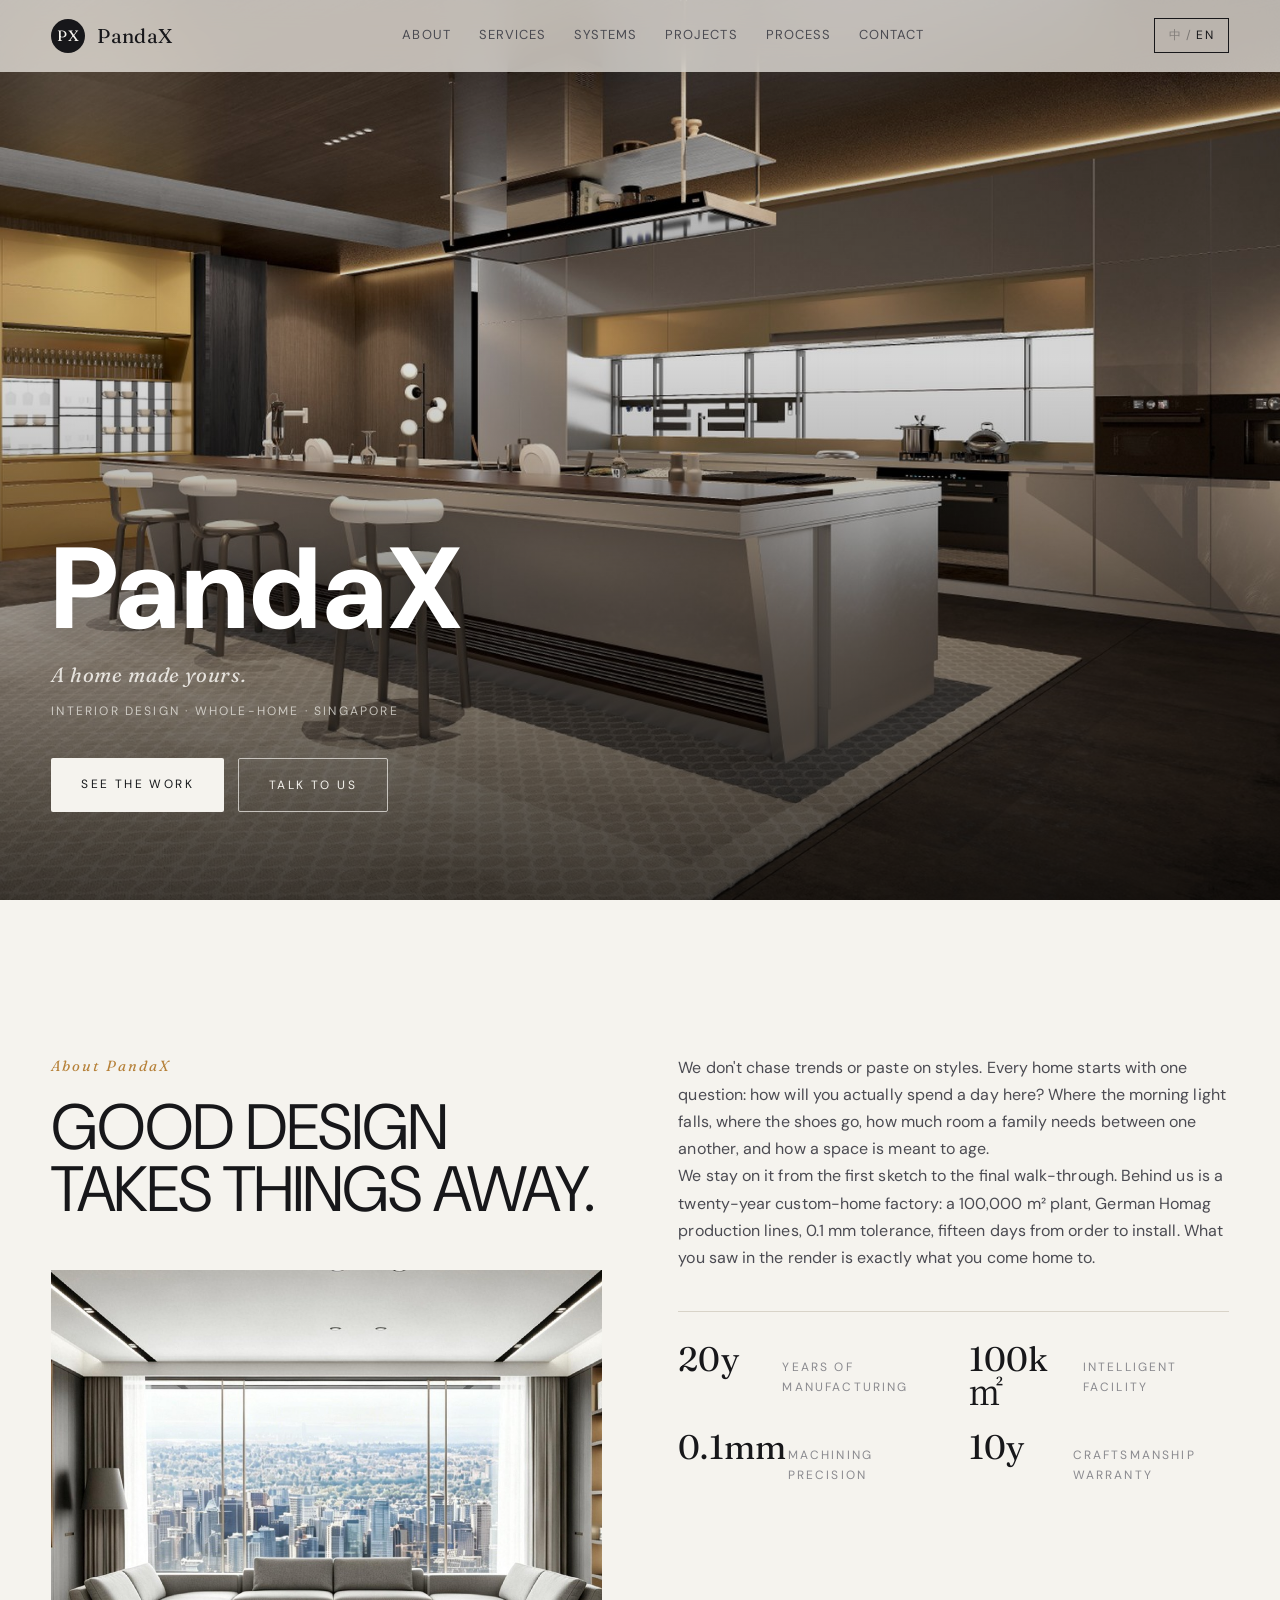
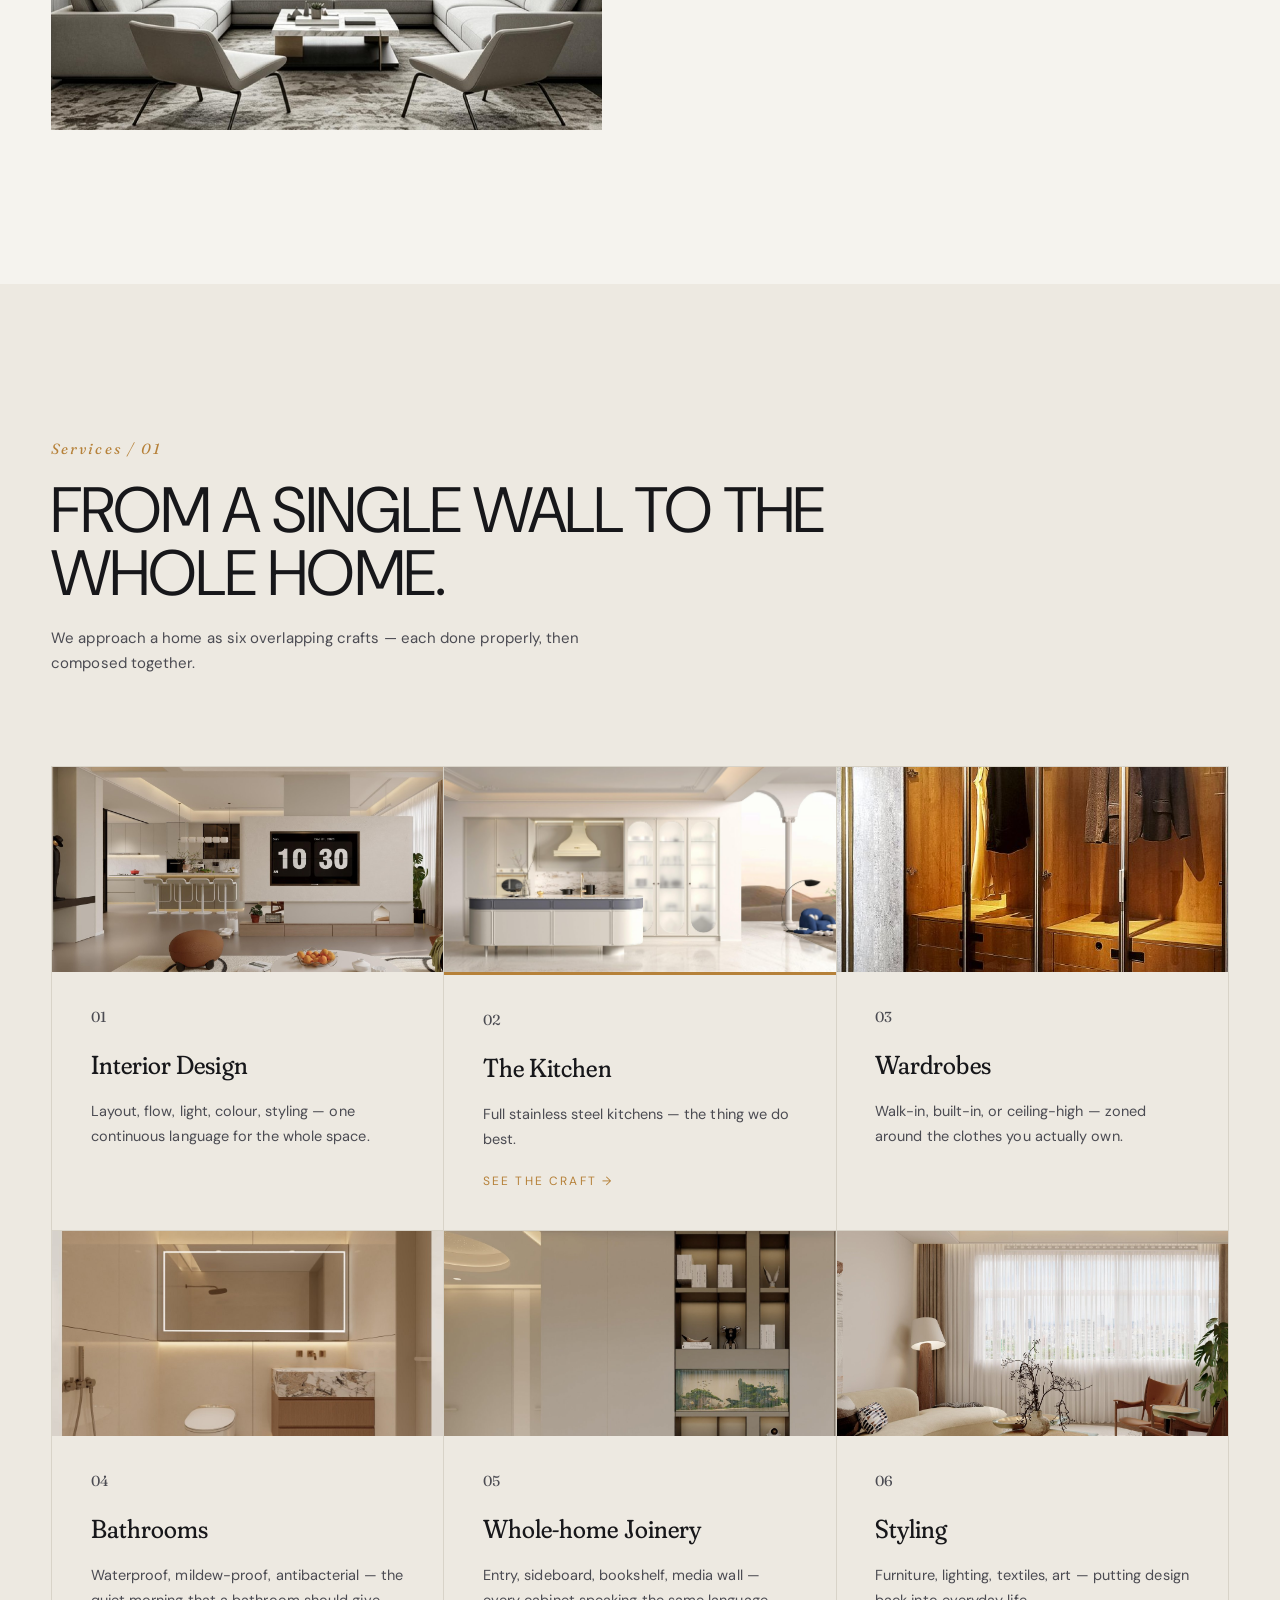
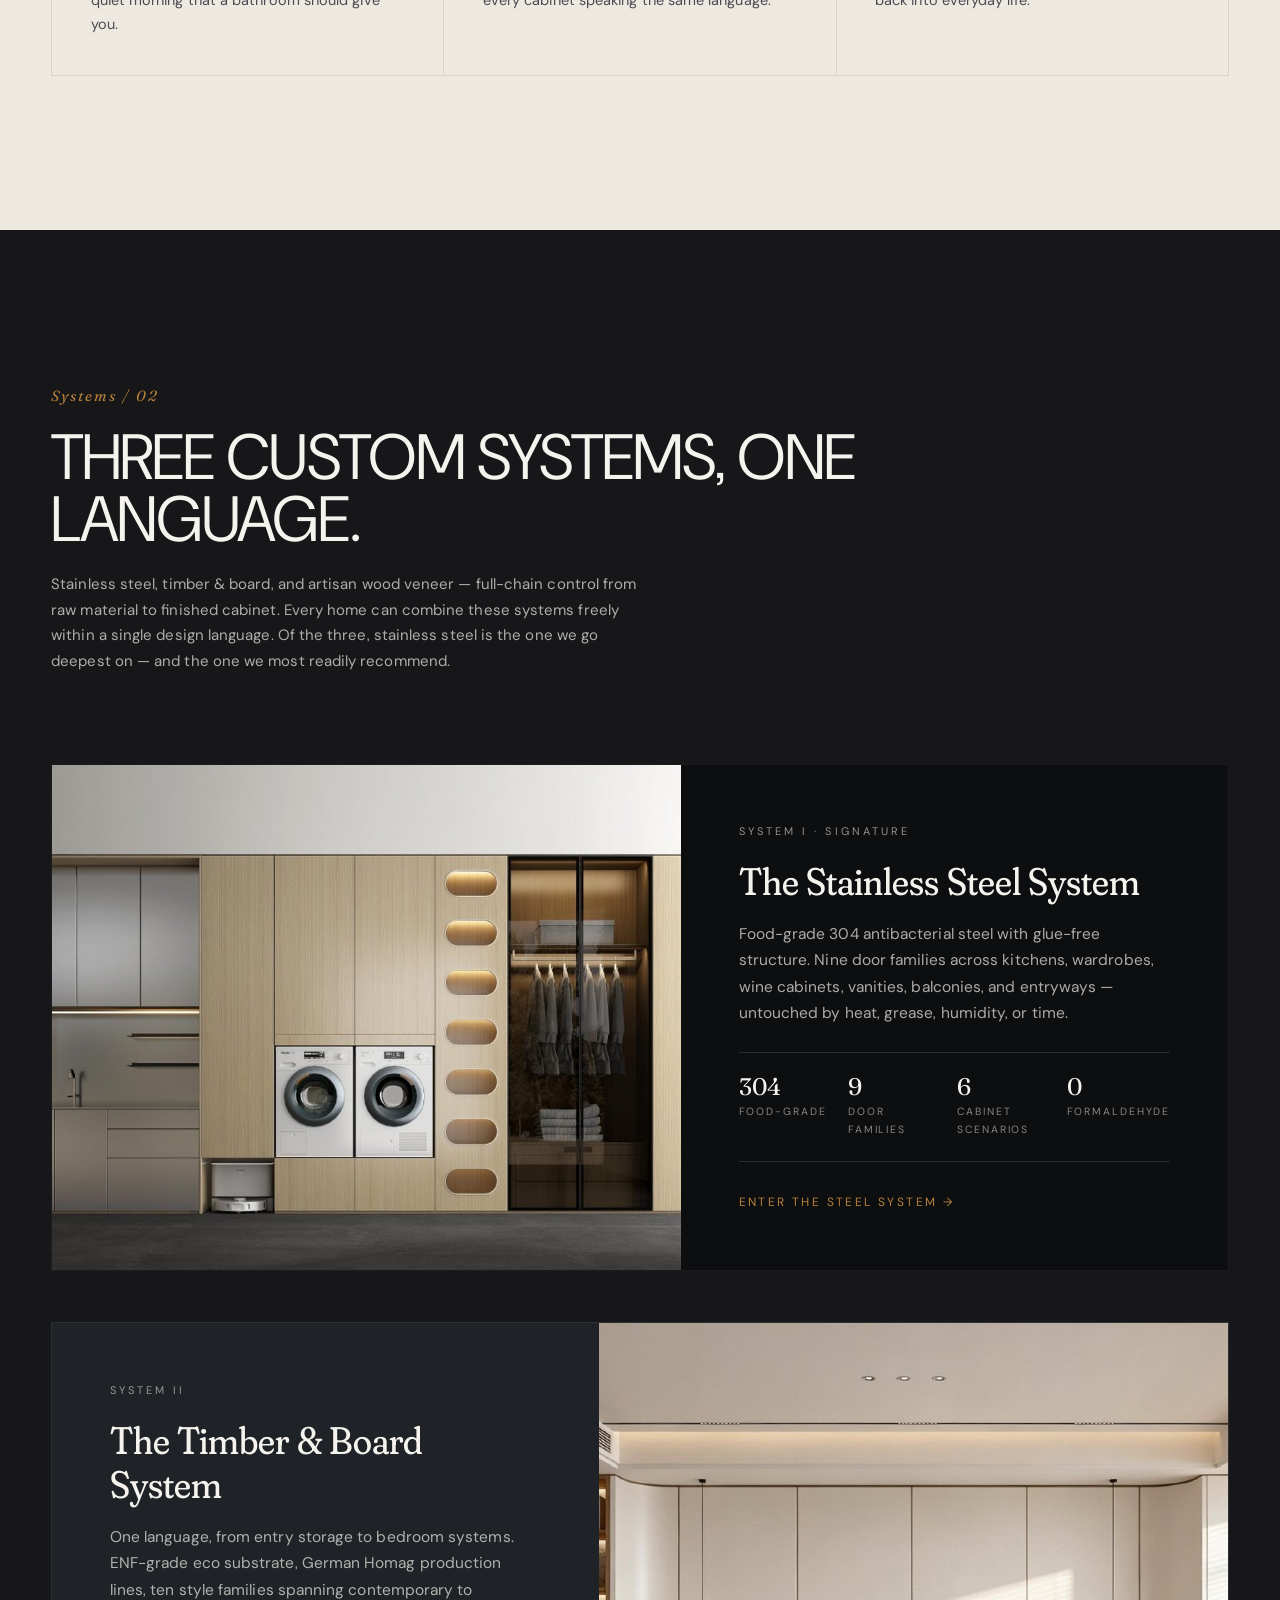
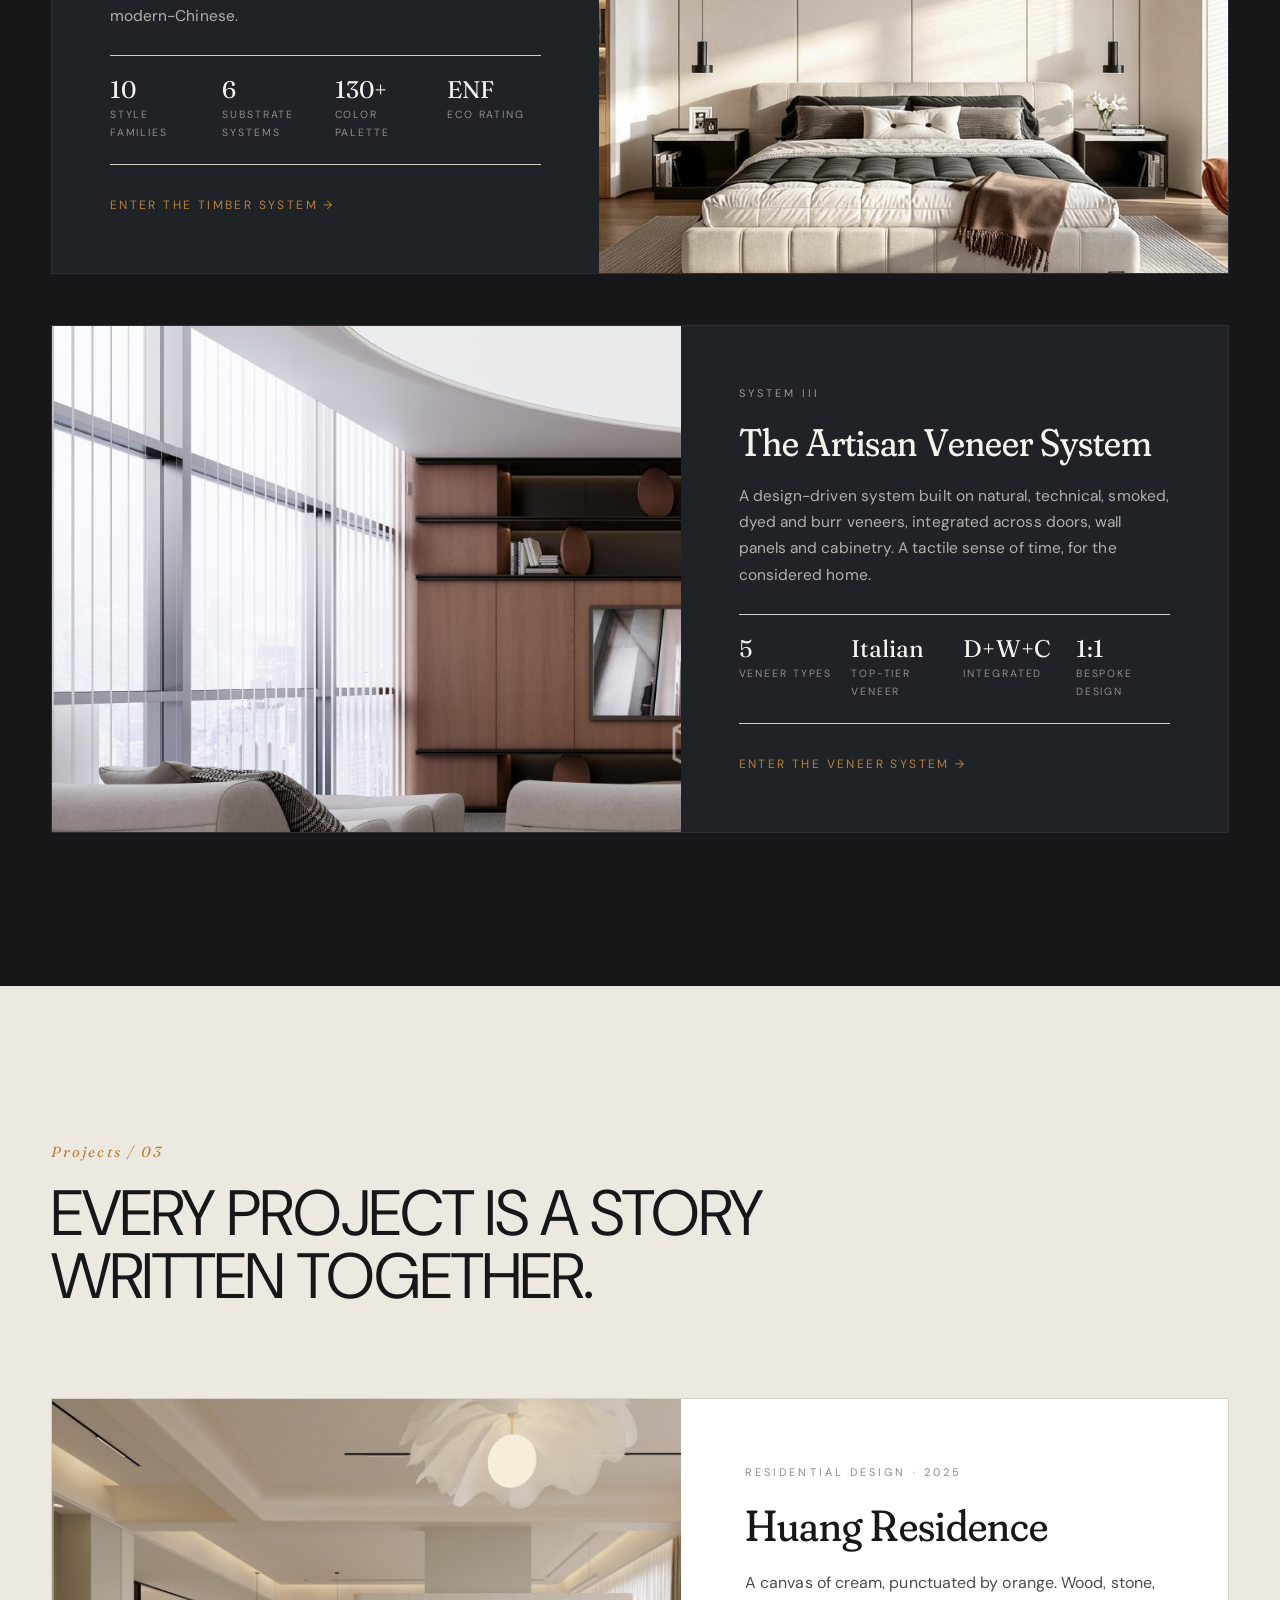
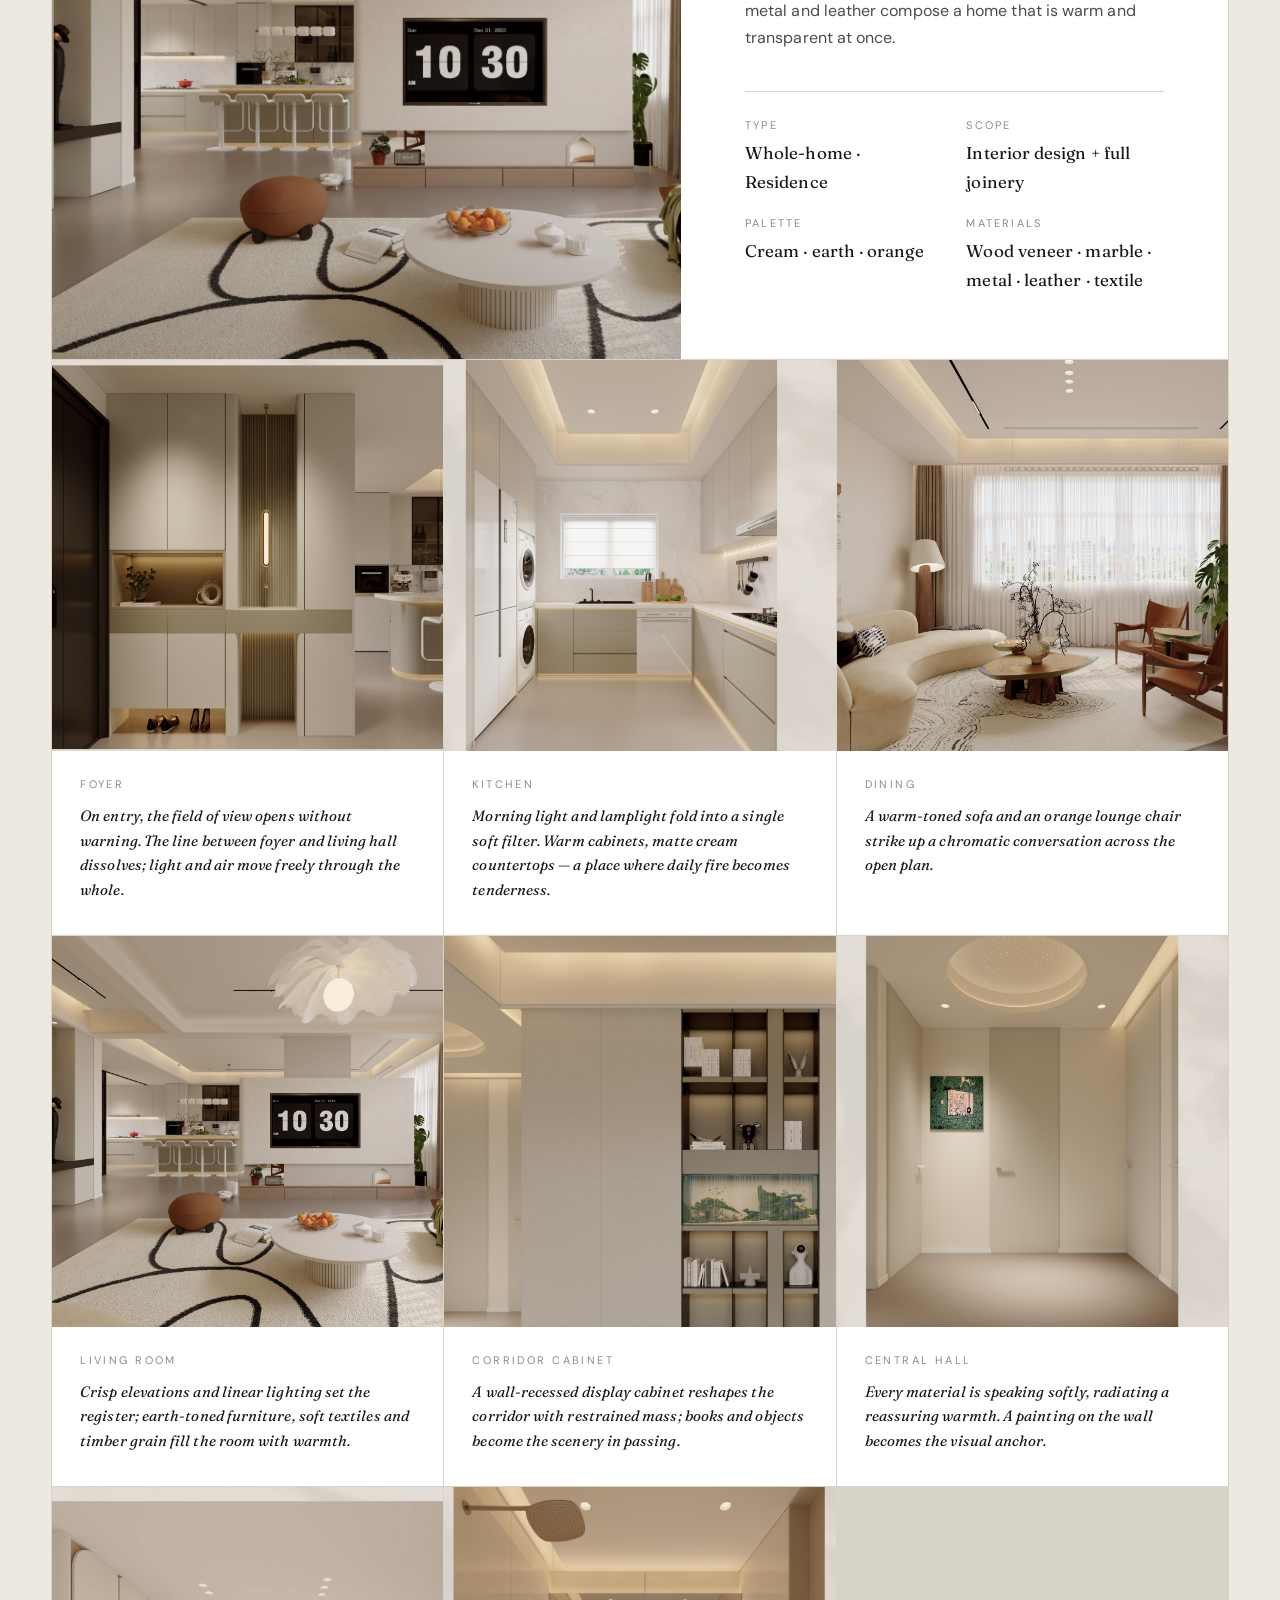
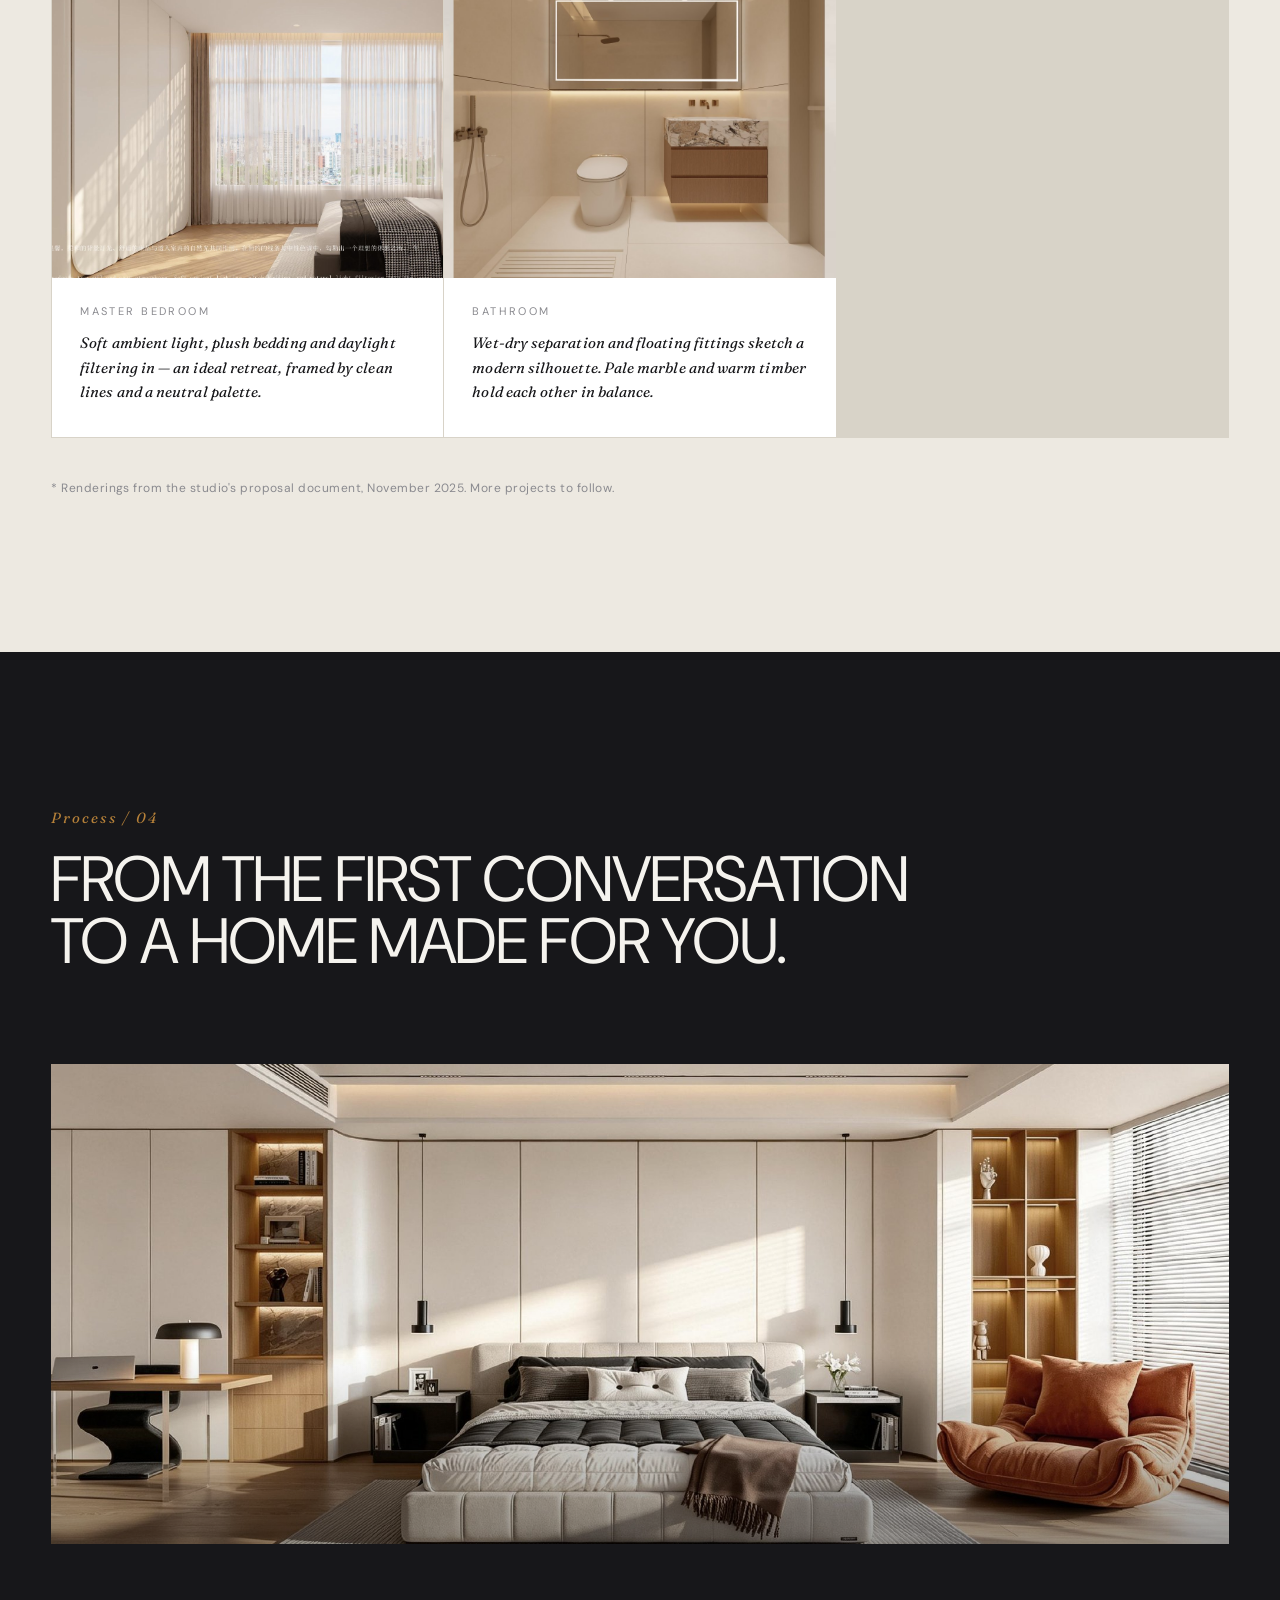
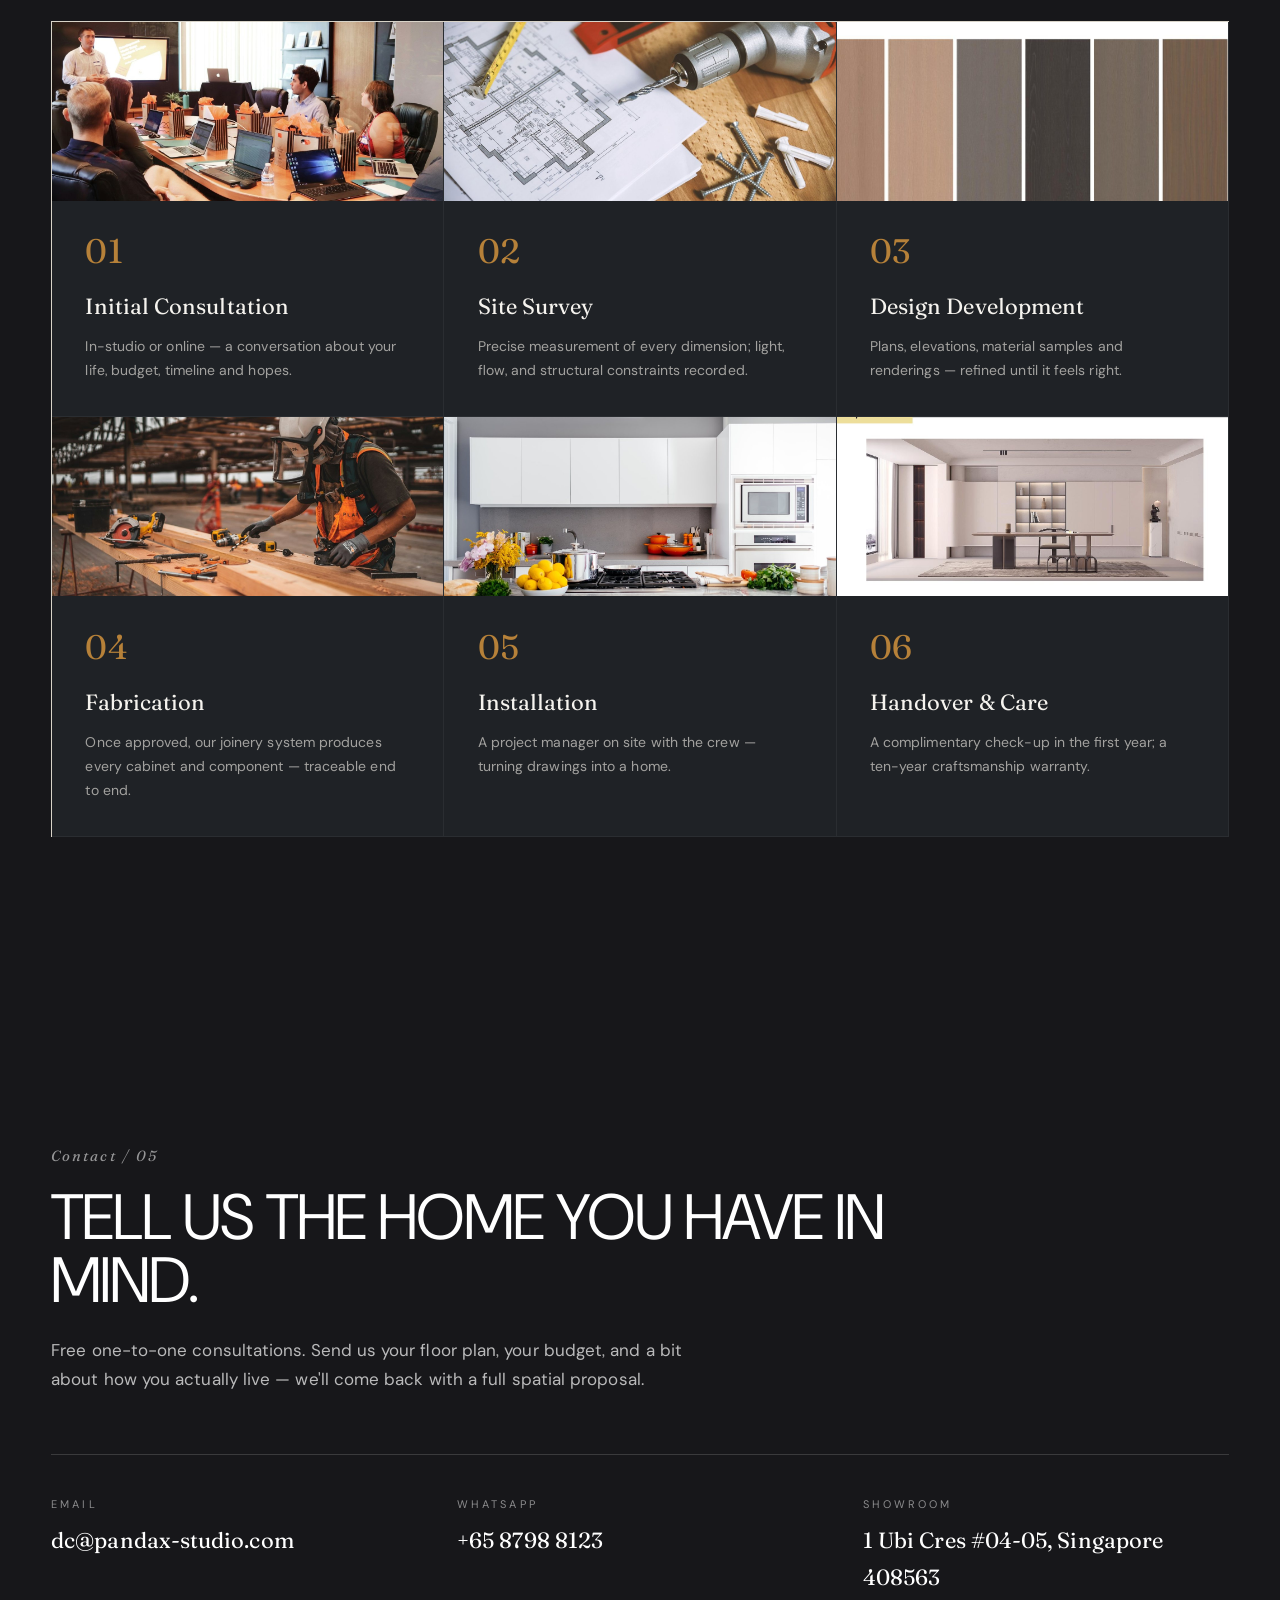
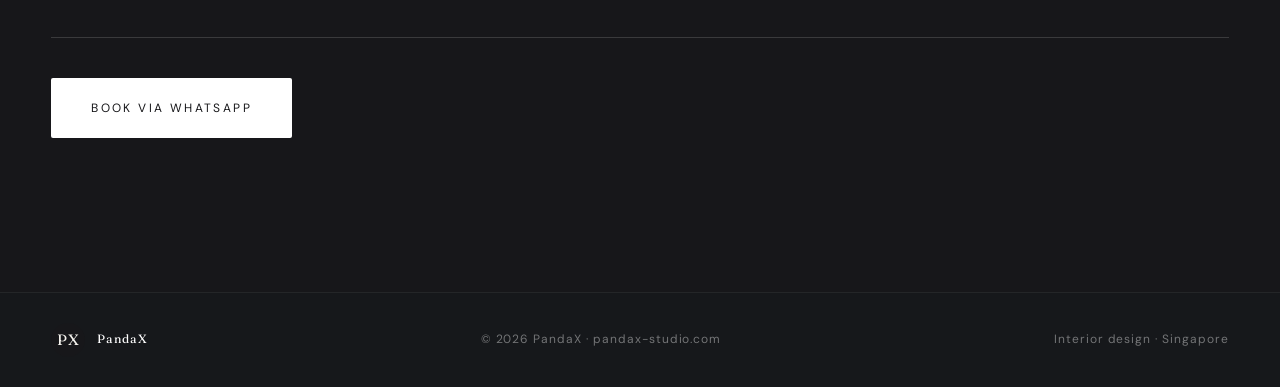
==== index.html @ 9f2d4291 "Steel system card: different scene from the homepage hero" ====
<!DOCTYPE html>
<html lang="zh-CN">
<head>
  <meta charset="UTF-8" />
  <meta name="viewport" content="width=device-width, initial-scale=1.0" />
  <meta name="description" data-i18n-attr="description"
    data-zh="PandaX Design · 新加坡空间设计。三大定制体系：不锈钢、板木、艺术木皮。整体厨房、定制衣柜、浴室柜与全屋定制。"
    data-en="PandaX Design · A Singapore interior design studio. Three custom systems — stainless steel, timber &amp; board, and artisan wood veneer. Kitchens, wardrobes, bathrooms and whole-home joinery." />
  <title data-zh="PandaX Design · 新加坡空间设计" data-en="PandaX Design · Singapore Interior Design">PandaX Design</title>
  <link rel="preconnect" href="https://fonts.googleapis.com">
  <link rel="preconnect" href="https://fonts.gstatic.com" crossorigin>
  <link href="https://fonts.googleapis.com/css2?family=DM+Sans:opsz,wght@9..40,300;9..40,400;9..40,500;9..40,700;9..40,800&family=Fraunces:ital,opsz,wght@0,9..144,300;0,9..144,400;0,9..144,500;1,9..144,400&family=Noto+Sans+SC:wght@400;700;900&family=Noto+Serif+SC:wght@300;400;500&display=swap" rel="stylesheet">
  <link rel="stylesheet" href="styles.css?v=23" />
</head>
<body>
  <!-- NAV -->
  <header class="nav">
    <div class="nav__inner">
      <a href="/" class="nav__brand">
        <span class="nav__mark">PX</span>
        <span class="nav__name">PandaX</span>
      </a>
      <nav class="nav__links">
        <a href="/#studio" data-zh="关于" data-en="About">关于</a>
        <a href="/#services" data-zh="服务" data-en="Services">服务</a>
        <a href="/#systems" data-zh="产品体系" data-en="Systems">产品体系</a>
        <a href="/#projects" data-zh="作品" data-en="Projects">作品</a>
        <a href="/#process" data-zh="流程" data-en="Process">流程</a>
        <a href="/#contact" data-zh="联系" data-en="Contact">联系</a>
      </nav>
      <button class="lang" id="langToggle" aria-label="Language">
        <span class="lang__zh">中</span><span class="lang__sep">/</span><span class="lang__en">EN</span>
      </button>
    </div>
  </header>

  <!-- HERO -->
  <section id="top" class="hero">
    <div class="hero__bg"></div>
    <div class="hero__inner">
      <h1 class="hero__title">PandaX</h1>
      <p class="hero__tag" data-zh="家，因你而成" data-en="A home made yours.">家，因你而成</p>
      <p class="hero__lede" data-zh="新加坡室内设计 · 整屋定制" data-en="Interior design · whole-home · Singapore">新加坡室内设计 · 整屋定制</p>
      <div class="hero__cta">
        <a href="#projects" class="btn btn--dark" data-zh="看作品" data-en="See the work">看作品</a>
        <a href="#contact" class="btn btn--ghost" data-zh="预约咨询" data-en="Talk to us">预约咨询</a>
      </div>
    </div>
  </section>

  <!-- STUDIO -->
  <section id="studio" class="section section--split">
    <div class="split__left">
      <p class="eyebrow" data-zh="关于 PandaX" data-en="About PandaX">关于 PandaX</p>
      <h2 class="h2"
        data-zh="好设计，往往是做减法。"
        data-en="Good design takes things away.">
      </h2>
      <div class="studio__media" style="margin-top: 48px;"></div>
    </div>
    <div class="split__right">
      <p data-zh="我们不追风格，也不套模板。每一间家，都从你怎么过日子开始想——早上的光照在哪儿、鞋放哪儿、家里人怎么走动、这房子以后会怎么变旧。"
         data-en="We don't chase trends or paste on styles. Every home starts with one question: how will you actually spend a day here? Where the morning light falls, where the shoes go, how much room a family needs between one another, and how a space is meant to age.">
      </p>
      <p data-zh="从图纸到安装我们一直跟。背后是做了二十年的定制工厂：十万平厂房、德国豪迈生产线、0.1 毫米精度，常规单十五天交货。效果图什么样，回家就是什么样。"
         data-en="We stay on it from the first sketch to the final walk-through. Behind us is a twenty-year custom-home factory: a 100,000 m² plant, German Homag production lines, 0.1 mm tolerance, fifteen days from order to install. What you saw in the render is exactly what you come home to.">
      </p>
      <ul class="pill-list">
        <li><span>20y</span><em data-zh="工厂经验" data-en="Years of manufacturing">工厂经验</em></li>
        <li><span>100k㎡</span><em data-zh="生产基地" data-en="Intelligent facility">生产基地</em></li>
        <li><span>0.1mm</span><em data-zh="加工精度" data-en="Machining precision">加工精度</em></li>
        <li><span>10y</span><em data-zh="工艺质保" data-en="Craftsmanship warranty">工艺质保</em></li>
      </ul>
    </div>
  </section>

  <!-- SERVICES -->
  <section id="services" class="section section--soft">
    <div class="section__head">
      <p class="eyebrow" data-zh="服务 / 01" data-en="Services / 01">服务 / 01</p>
      <h2 class="h2" data-zh="从一面墙，到整个家。" data-en="From a single wall to the whole home.">从一面墙，到整个家。</h2>
      <p class="section__sub"
        data-zh="设计、厨房、衣柜、浴室、全屋柜体、软装。分开做细，合在一起才是家。"
        data-en="We approach a home as six overlapping crafts — each done properly, then composed together.">
      </p>
    </div>

    <div class="services">
      <article class="service">
        <div class="service__thumb" style="background-image:url('/assets/case-huang/web/page-09.jpg')"></div>
        <div class="service__body">
          <p class="service__num">01</p>
          <h3 data-zh="室内设计" data-en="Interior Design">室内设计</h3>
          <p data-zh="改户型、理动线，光线、颜色和软装一起想清楚。"
             data-en="Layout, flow, light, colour, styling — one continuous language for the whole space.">
          </p>
        </div>
      </article>
      <article class="service service--feature">
        <div class="service__thumb" style="background-image:url('/assets/systems/steel/hero.jpg?v=3')"></div>
        <div class="service__body">
          <p class="service__num">02</p>
          <h3 data-zh="整体厨房" data-en="The Kitchen">整体厨房</h3>
          <p data-zh="不锈钢整体厨房，是我们最拿手的事。"
             data-en="Full stainless steel kitchens — the thing we do best.">
          </p>
          <a href="/systems/steel" class="service__link" data-zh="看看不锈钢工艺 →" data-en="See the craft →">看看不锈钢工艺 →</a>
        </div>
      </article>
      <article class="service">
        <div class="service__thumb" style="background-image:url('/assets/systems/steel/door-04.jpg')"></div>
        <div class="service__body">
          <p class="service__num">03</p>
          <h3 data-zh="定制衣柜" data-en="Wardrobes">定制衣柜</h3>
          <p data-zh="步入式、嵌墙、通顶，按你实际怎么收衣服来分区。"
             data-en="Walk-in, built-in, or ceiling-high — zoned around the clothes you actually own.">
          </p>
        </div>
      </article>
      <article class="service">
        <div class="service__thumb" style="background-image:url('/assets/case-huang/web/page-16.jpg?v=2')"></div>
        <div class="service__body">
          <p class="service__num">04</p>
          <h3 data-zh="浴室柜" data-en="Bathrooms">浴室柜</h3>
          <p data-zh="防水、防潮、抗菌，早上用着干净舒服。"
             data-en="Waterproof, mildew-proof, antibacterial — the quiet morning that a bathroom should give you.">
          </p>
        </div>
      </article>
      <article class="service">
        <div class="service__thumb" style="background-image:url('/assets/case-huang/web/page-11.jpg?v=2')"></div>
        <div class="service__body">
          <p class="service__num">05</p>
          <h3 data-zh="全屋定制" data-en="Whole-home Joinery">全屋定制</h3>
          <p data-zh="玄关、餐边柜、书柜、电视墙，柜子风格统一。"
             data-en="Entry, sideboard, bookshelf, media wall — every cabinet speaking the same language.">
          </p>
        </div>
      </article>
      <article class="service">
        <div class="service__thumb" style="background-image:url('/assets/case-huang/web/page-07.jpg')"></div>
        <div class="service__body">
          <p class="service__num">06</p>
          <h3 data-zh="软装陈设" data-en="Styling">软装陈设</h3>
          <p data-zh="家具、灯、布艺、画，让设计落到日常里。"
             data-en="Furniture, lighting, textiles, art — putting design back into everyday life.">
          </p>
        </div>
      </article>
    </div>
  </section>

  <!-- PRODUCT SYSTEMS -->
  <section id="systems" class="section section--ink">
    <div class="section__head">
      <p class="eyebrow" data-zh="产品体系 / 02" data-en="Systems / 02">产品体系 / 02</p>
      <h2 class="h2" data-zh="三套材料，同一种设计。" data-en="Three custom systems, one language.">三套材料，同一种设计。</h2>
      <p class="section__sub"
        data-zh="不锈钢、板木、艺术木皮，从选材到出柜都自己控。可以混着用，风格还能统一。不锈钢是我们做得最深、也最常推荐的。"
        data-en="Stainless steel, timber & board, and artisan wood veneer — full-chain control from raw material to finished cabinet. Every home can combine these systems freely within a single design language. Of the three, stainless steel is the one we go deepest on — and the one we most readily recommend.">
      </p>
    </div>

    <div class="systems">

      <article class="system system--dark">
        <a class="system__img system__img--youjubang" href="/systems/steel" aria-label="Steel system"></a>
        <div class="system__body">
          <p class="system__brand" data-zh="体系一 · System I · 主推" data-en="System I · Signature">体系一 · System I · 主推</p>
          <h3 class="system__title" data-zh="不锈钢体系" data-en="The Stainless Steel System">不锈钢体系</h3>
          <p class="system__lede"
            data-zh="食品级 304 不锈钢，柜体不打胶。九种门型，厨房、衣柜、酒柜、浴室柜、阳台柜、玄关都能做。不怕热、不怕油、不怕潮。"
            data-en="Food-grade 304 antibacterial steel with glue-free structure. Nine door families across kitchens, wardrobes, wine cabinets, vanities, balconies, and entryways — untouched by heat, grease, humidity, or time.">
          </p>
          <ul class="system__facts">
            <li><span>304</span><em data-zh="食品级不锈钢" data-en="Food-grade">食品级不锈钢</em></li>
            <li><span data-zh="9 种" data-en="9">9 种</span><em data-zh="门型" data-en="Door families">门型</em></li>
            <li><span data-zh="6 类" data-en="6">6 类</span><em data-zh="使用场景" data-en="Cabinet scenarios">使用场景</em></li>
            <li><span>0</span><em data-zh="甲醛释放" data-en="Formaldehyde">甲醛释放</em></li>
          </ul>
          <a class="system__link" href="/systems/steel" data-zh="了解不锈钢体系 →" data-en="Enter the Steel System →">了解不锈钢体系 →</a>
        </div>
      </article>

      <article class="system">
        <a class="system__img system__img--hesheng" href="/systems/timber" aria-label="Timber system"></a>
        <div class="system__body">
          <p class="system__brand" data-zh="体系二 · System II" data-en="System II">体系二 · System II</p>
          <h3 class="system__title" data-zh="板木体系" data-en="The Timber &amp; Board System">板木体系</h3>
          <p class="system__lede"
            data-zh="从玄关柜到卧室，整屋用同一套做法。ENF 环保板、德国豪迈生产线，十种风格，从当代到新中式都有。"
            data-en="One language, from entry storage to bedroom systems. ENF-grade eco substrate, German Homag production lines, ten style families spanning contemporary to modern-Chinese.">
          </p>
          <ul class="system__facts">
            <li><span data-zh="10 种" data-en="10">10 种</span><em data-zh="风格" data-en="Style families">风格</em></li>
            <li><span data-zh="6 种" data-en="6">6 种</span><em data-zh="基材" data-en="Substrate systems">基材</em></li>
            <li><span>130+</span><em data-zh="色板可选" data-en="Color palette">色板可选</em></li>
            <li><span>ENF</span><em data-zh="环保等级" data-en="Eco rating">环保等级</em></li>
          </ul>
          <a class="system__link" href="/systems/timber" data-zh="了解板木体系 →" data-en="Enter the Timber System →">了解板木体系 →</a>
        </div>
      </article>

      <article class="system">
        <a class="system__img system__img--rumusan" href="/systems/veneer" aria-label="Veneer system"></a>
        <div class="system__body">
          <p class="system__brand" data-zh="体系三 · System III" data-en="System III">体系三 · System III</p>
          <h3 class="system__title" data-zh="艺术木皮体系" data-en="The Artisan Veneer System">艺术木皮体系</h3>
          <p class="system__lede"
            data-zh="五种木皮，门、墙、柜一起做。木皮来自一线供应链，摸上去就是木头本身的质感。"
            data-en="A design-driven system built on natural, technical, smoked, dyed and burr veneers, integrated across doors, wall panels and cabinetry. A tactile sense of time, for the considered home.">
          </p>
          <ul class="system__facts">
            <li><span data-zh="5 类" data-en="5">5 类</span><em data-zh="木皮工艺" data-en="Veneer types">木皮工艺</em></li>
            <li><span data-zh="意大利" data-en="Italian">意大利</span><em data-zh="顶级木皮" data-en="Top-tier veneer">顶级木皮</em></li>
            <li><span data-zh="门墙柜" data-en="D+W+C">门墙柜</span><em data-zh="一体化" data-en="Integrated">一体化</em></li>
            <li><span data-zh="1对1" data-en="1:1">1对1</span><em data-zh="高定设计" data-en="Bespoke design">高定设计</em></li>
          </ul>
          <a class="system__link" href="/systems/veneer" data-zh="了解木皮体系 →" data-en="Enter the Veneer System →">了解木皮体系 →</a>
        </div>
      </article>

    </div>
  </section>

  <!-- PROJECTS -->
  <section id="projects" class="section section--soft">
    <div class="section__head">
      <p class="eyebrow" data-zh="作品 / 03" data-en="Projects / 03">作品 / 03</p>
      <h2 class="h2" data-zh="每一个家，都是一起做出来的。" data-en="Every project is a story written together.">每一个家，都是一起做出来的。</h2>
    </div>

    <!-- Featured case study: Huang Residence -->
    <article class="case">
      <header class="case__head">
        <div class="case__hero"></div>
        <div class="case__intro">
          <p class="case__tag" data-zh="住宅设计 · 2025" data-en="Residential Design · 2025">住宅设计 · 2025</p>
          <h3 class="case__title" data-zh="黄女士住宅" data-en="Huang Residence">黄女士住宅</h3>
          <p class="case__subtitle"
            data-zh="米白打底，橙色点一下。木头、石头、金属和皮革，做成一个暖而透的家。"
            data-en="A canvas of cream, punctuated by orange. Wood, stone, metal and leather compose a home that is warm and transparent at once.">
          </p>
          <dl class="case__facts">
            <div><dt data-zh="类型" data-en="Type">类型</dt><dd data-zh="全屋定制 · 住宅" data-en="Whole-home · Residence">全屋定制 · 住宅</dd></div>
            <div><dt data-zh="服务" data-en="Scope">服务</dt><dd data-zh="室内设计 + 全屋柜体" data-en="Interior design + full joinery">室内设计 + 全屋柜体</dd></div>
            <div><dt data-zh="色彩" data-en="Palette">色彩</dt><dd data-zh="米白 · 大地色 · 橙" data-en="Cream · earth · orange">米白 · 大地色 · 橙</dd></div>
            <div><dt data-zh="材质" data-en="Materials">材质</dt><dd data-zh="木饰面 · 大理石 · 金属 · 皮革 · 织物" data-en="Wood veneer · marble · metal · leather · textile">木饰面 · 大理石 · 金属 · 皮革 · 织物</dd></div>
          </dl>
        </div>
      </header>

      <div class="case__rooms">
        <div class="room">
          <div class="room__img room__img--foyer"></div>
          <p class="room__label" data-zh="玄关" data-en="Foyer">玄关</p>
          <p class="room__quote"
            data-zh="一进门就开阔。玄关和客餐厅连在一起，光线能穿过去。"
            data-en="On entry, the field of view opens without warning. The line between foyer and living hall dissolves; light and air move freely through the whole.">
          </p>
        </div>
        <div class="room">
          <div class="room__img room__img--kitchen"></div>
          <p class="room__label" data-zh="厨房" data-en="Kitchen">厨房</p>
          <p class="room__quote"
            data-zh="自然光和灯光叠在一起。橱柜温润，台面是哑光奶油色，做饭的地方该有的烟火气。"
            data-en="Morning light and lamplight fold into a single soft filter. Warm cabinets, matte cream countertops — a place where daily fire becomes tenderness.">
          </p>
        </div>
        <div class="room">
          <div class="room__img room__img--dining"></div>
          <p class="room__label" data-zh="餐厅" data-en="Dining">餐厅</p>
          <p class="room__quote"
            data-zh="暖色沙发和橙色休闲椅对着放，开放空间里撞一下色。"
            data-en="A warm-toned sofa and an orange lounge chair strike up a chromatic conversation across the open plan.">
          </p>
        </div>
        <div class="room">
          <div class="room__img room__img--living"></div>
          <p class="room__label" data-zh="客厅" data-en="Living Room">客厅</p>
          <p class="room__quote"
            data-zh="立面干净，灯光是直线的。家具用大地色，布和木头把房间暖起来。"
            data-en="Crisp elevations and linear lighting set the register; earth-toned furniture, soft textiles and timber grain fill the room with warmth.">
          </p>
        </div>
        <div class="room">
          <div class="room__img room__img--corridor"></div>
          <p class="room__label" data-zh="过道展示柜" data-en="Corridor Cabinet">过道展示柜</p>
          <p class="room__quote"
            data-zh="展示柜嵌进墙里，藏品和书路过就能看见。"
            data-en="A wall-recessed display cabinet reshapes the corridor with restrained mass; books and objects become the scenery in passing.">
          </p>
        </div>
        <div class="room">
          <div class="room__img room__img--hall"></div>
          <p class="room__label" data-zh="中厅" data-en="Central Hall">中厅</p>
          <p class="room__quote"
            data-zh="材料摸着安心。墙上那幅画，是眼睛会停的地方。"
            data-en="Every material is speaking softly, radiating a reassuring warmth. A painting on the wall becomes the visual anchor.">
          </p>
        </div>
        <div class="room">
          <div class="room__img room__img--master"></div>
          <p class="room__label" data-zh="主卧" data-en="Master Bedroom">主卧</p>
          <p class="room__quote"
            data-zh="灯光柔，床品舒服，白天有自然光进来。睡觉的地方就该这样。"
            data-en="Soft ambient light, plush bedding and daylight filtering in — an ideal retreat, framed by clean lines and a neutral palette.">
          </p>
        </div>
        <div class="room">
          <div class="room__img room__img--bath"></div>
          <p class="room__label" data-zh="卫浴" data-en="Bathroom">卫浴</p>
          <p class="room__quote"
            data-zh="干湿分离，洗手台悬空。浅色大理石配暖木，干净不冷。"
            data-en="Wet-dry separation and floating fittings sketch a modern silhouette. Pale marble and warm timber hold each other in balance.">
          </p>
        </div>
      </div>
    </article>

    <p class="projects__note"
      data-zh="* 效果图源自本工作室 2025 年 11 月设计方案。更多作品陆续上线。"
      data-en="* Renderings from the studio's proposal document, November 2025. More projects to follow.">
    </p>
  </section>

  <!-- PROCESS -->
  <section id="process" class="section section--ink">
    <div class="section__head">
      <p class="eyebrow" data-zh="流程 / 04" data-en="Process / 04">流程 / 04</p>
      <h2 class="h2" data-zh="从第一次交谈，到给你一个理想的家。" data-en="From the first conversation to a home made for you.">从第一次交谈，到给你一个理想的家。</h2>
    </div>

    <div class="section-banner" style="background-image:url('/assets/hero/process.jpg?v=3')"></div>

    <ol class="process">
      <li>
        <div class="process__thumb" style="background-image:url('/assets/process/01-consult.jpg')"></div>
        <div class="process__body">
          <span class="process__num">01</span>
          <h4 data-zh="初次咨询" data-en="Initial Consultation">初次咨询</h4>
          <p data-zh="到店或线上，聊聊怎么住、预算、时间和你想要的。" data-en="In-studio or online — a conversation about your life, budget, timeline and hopes.">到店或线上，聊聊怎么住、预算、时间和你想要的。</p>
        </div>
      </li>
      <li>
        <div class="process__thumb" style="background-image:url('/assets/process/02-survey.jpg?v=2')"></div>
        <div class="process__body">
          <span class="process__num">02</span>
          <h4 data-zh="现场量测" data-en="Site Survey">现场量测</h4>
          <p data-zh="把每处尺寸量准，光线、动线、梁柱都记下来。" data-en="Precise measurement of every dimension; light, flow, and structural constraints recorded.">把每处尺寸量准，光线、动线、梁柱都记下来。</p>
        </div>
      </li>
      <li>
        <div class="process__thumb" style="background-image:url('/assets/process/03-design.jpg')"></div>
        <div class="process__body">
          <span class="process__num">03</span>
          <h4 data-zh="方案设计" data-en="Design Development">方案设计</h4>
          <p data-zh="平面、立面、材料样板、效果图——改到你点头为止。" data-en="Plans, elevations, material samples and renderings — refined until it feels right.">平面、立面、材料样板、效果图——改到你点头为止。</p>
        </div>
      </li>
      <li>
        <div class="process__thumb" style="background-image:url('/assets/process/04-fabricate.jpg')"></div>
        <div class="process__body">
          <span class="process__num">04</span>
          <h4 data-zh="工厂制作" data-en="Fabrication">工厂制作</h4>
          <p data-zh="定稿后工厂出柜，每一步都能查。" data-en="Once approved, our joinery system produces every cabinet and component — traceable end to end.">定稿后工厂出柜，每一步都能查。</p>
        </div>
      </li>
      <li>
        <div class="process__thumb" style="background-image:url('/assets/process/05-install.jpg')"></div>
        <div class="process__body">
          <span class="process__num">05</span>
          <h4 data-zh="现场安装" data-en="Installation">现场安装</h4>
          <p data-zh="项目经理在现场，跟工人一起按图安装。" data-en="A project manager on site with the crew — turning drawings into a home.">项目经理在现场，跟工人一起按图安装。</p>
        </div>
      </li>
      <li>
        <div class="process__thumb" style="background-image:url('/assets/process/06-handover.jpg')"></div>
        <div class="process__body">
          <span class="process__num">06</span>
          <h4 data-zh="交付与养护" data-en="Handover &amp; Care">交付与养护</h4>
          <p data-zh="交付后一年内免费复检，十年工艺质保。" data-en="A complimentary check-up in the first year; a ten-year craftsmanship warranty.">交付后一年内免费复检，十年工艺质保。</p>
        </div>
      </li>
    </ol>
  </section>

  <!-- CONTACT -->
  <section id="contact" class="section section--contact">
    <div class="contact">
      <p class="eyebrow" data-zh="联系 / 05" data-en="Contact / 05">联系 / 05</p>
      <h2 class="h2"
        data-zh="说说你想住成什么样。"
        data-en="Tell us the home you have in mind.">
      </h2>
      <p class="contact__lede"
        data-zh="一对一设计咨询免费。把户型、预算和日常习惯给我们，我们出一套完整方案。"
        data-en="Free one-to-one consultations. Send us your floor plan, your budget, and a bit about how you actually live — we'll come back with a full spatial proposal.">
      </p>
      <div class="contact__grid">
        <div>
          <p class="contact__label" data-zh="邮箱" data-en="Email">邮箱</p>
          <a href="mailto:dc@pandax-studio.com">dc@pandax-studio.com</a>
        </div>
        <div>
          <p class="contact__label" data-zh="WhatsApp" data-en="WhatsApp">WhatsApp</p>
          <a href="https://wa.me/6587988123" target="_blank" rel="noopener">+65 8798 8123</a>
        </div>
        <div>
          <p class="contact__label" data-zh="展厅" data-en="Showroom">展厅</p>
          <a href="https://maps.google.com/?q=1+Ubi+Cres+%2304-05+Singapore+408563" target="_blank" rel="noopener"
             data-zh="1 Ubi Cres #04-05, 新加坡 408563"
             data-en="1 Ubi Cres #04-05, Singapore 408563">1 Ubi Cres #04-05, 新加坡 408563</a>
        </div>
      </div>
      <a href="https://wa.me/6587988123?text=Hi%20PandaX%20Studio%2C%20I%27d%20like%20to%20book%20a%20design%20consultation." target="_blank" rel="noopener" class="btn btn--dark btn--large"
         data-zh="用 WhatsApp 预约" data-en="Book via WhatsApp">用 WhatsApp 预约</a>
    </div>
  </section>

  <footer class="foot">
    <div class="foot__inner">
      <div class="foot__brand">
        <span class="nav__mark">PX</span>
        <span>PandaX</span>
      </div>
      <p class="foot__meta">© <span id="year"></span> PandaX · pandax-studio.com</p>
      <p class="foot__meta" data-zh="空间设计 · 新加坡" data-en="Interior design · Singapore">空间设计 · 新加坡</p>
    </div>
  </footer>

  <script src="script.js"></script>
</body>
</html>
---- styles.css ----
/* ============================================
   PandaX Studio — bespoke stainless steel
   Design language: editorial, minimal, warm-metal
   ============================================ */

:root {
  --bg: #f5f3ee;         /* warm paper */
  --bg-soft: #ede9e1;
  --ink: #17171a;        /* near black */
  --ink-2: #4b4b52;
  --ink-3: #8a8a8f;
  --line: #d8d3c8;
  --steel: #9ea3a8;
  --amber: #b68139;
  --dark: #16181b;
  --dark-2: #1f2226;
  --serif: "Fraunces", "Noto Serif SC", ui-serif, Georgia, serif;
  --serif-cn: "Noto Serif SC", "Songti SC", "PingFang SC", "Hiragino Sans GB", "Microsoft Yahei", serif;
  --sans: "DM Sans", -apple-system, "PingFang SC", "Hiragino Sans GB", "Microsoft Yahei", sans-serif;
  --max: 1360px;
  --pad: clamp(20px, 4vw, 64px);
  --radius: 2px;
}

* { box-sizing: border-box; margin: 0; padding: 0; }
html { scroll-behavior: smooth; }
body {
  background: var(--bg);
  color: var(--ink);
  font-family: var(--sans);
  font-size: 15px;
  line-height: 1.7;
  -webkit-font-smoothing: antialiased;
  overflow-x: hidden;
}
img { max-width: 100%; display: block; }
a { color: inherit; text-decoration: none; transition: opacity .2s ease, color .2s ease; }
a:hover { opacity: .6; }

/* ---------- Typography ---------- */
.eyebrow {
  font-family: var(--serif);
  font-style: italic;
  font-weight: 400;
  font-size: clamp(14px, 1.15vw, 17px);
  letter-spacing: 0.005em;
  text-transform: none;
  color: var(--amber);
  margin-bottom: 18px;
}
.eyebrow--light { color: var(--amber); }

.h2 {
  font-family: var(--sans);
  font-weight: 800;
  text-transform: uppercase;
  font-size: clamp(34px, 5vw, 72px);
  line-height: 0.98;
  letter-spacing: -0.02em;
  color: var(--ink);
  max-width: 22ch;
}
html[lang="zh-CN"] .h2 {
  font-family: "Noto Sans SC", "PingFang SC", "Microsoft Yahei", var(--sans);
  font-weight: 900;
  letter-spacing: 0;
  line-height: 1.1;
}
.h2--light { color: #f5f3ee; }

/* Section subtitle — the paragraph that sits under an h2 */
.section__sub {
  max-width: 62ch;
  color: var(--ink-2);
  font-size: clamp(15px, 1.15vw, 17px);
  line-height: 1.7;
  margin-top: 18px;
}

/* ---------- NAV ---------- */
.nav {
  position: fixed;
  top: 0; left: 0; right: 0;
  z-index: 50;
  backdrop-filter: saturate(140%) blur(14px);
  background: rgba(245, 243, 238, 0.72);
  border-bottom: 1px solid transparent;
  transition: background .3s ease, border-color .3s ease;
}
.nav.is-scrolled {
  background: rgba(245, 243, 238, 0.92);
  border-bottom-color: var(--line);
}
.nav__inner {
  max-width: var(--max);
  margin: 0 auto;
  padding: 18px var(--pad);
  display: flex;
  align-items: center;
  justify-content: space-between;
  gap: 24px;
}
.nav__brand { display: flex; align-items: center; gap: 12px; }
.nav__mark {
  display: inline-grid; place-items: center;
  width: 34px; height: 34px;
  background: var(--ink); color: var(--bg);
  font-family: var(--serif); font-size: 15px; letter-spacing: .04em;
  border-radius: 50%;
}
.nav__name { font-family: var(--serif); font-size: 20px; letter-spacing: .02em; }
.nav__name em { font-style: italic; color: var(--ink-2); font-weight: 300; }

.nav__links { display: flex; gap: 28px; }
.nav__links a {
  font-size: 13px; letter-spacing: .12em; text-transform: uppercase;
  color: var(--ink-2);
}
.nav__links a:hover { color: var(--ink); opacity: 1; }

.lang {
  background: transparent; border: 1px solid var(--ink);
  padding: 8px 14px;
  font-family: var(--sans); font-size: 12px; letter-spacing: .1em;
  cursor: pointer; color: var(--ink);
  transition: background .2s ease, color .2s ease;
}
.lang:hover { background: var(--ink); color: var(--bg); }
.lang__sep { margin: 0 4px; opacity: .4; }
.lang .lang__zh, .lang .lang__en { transition: opacity .2s ease; }
html[lang="zh-CN"] .lang .lang__en { opacity: .35; }
html[lang="en"] .lang .lang__zh { opacity: .35; }

@media (max-width: 900px) {
  .nav__links { display: none; }
}

/* ---------- HERO ---------- */
.hero {
  position: relative;
  min-height: 100vh;
  display: flex; align-items: flex-end;
  padding: 120px var(--pad) 80px;
  overflow: hidden;
  color: var(--ink);
}
.hero__bg {
  position: absolute; inset: 0;
  background:
    linear-gradient(180deg, rgba(0,0,0,0.18) 0%, rgba(0,0,0,0.12) 40%, rgba(0,0,0,0.72) 100%),
    url("assets/hero/main.jpg?v=5") center 40% / cover no-repeat;
  z-index: -2;
}
.hero__bg::after { display: none; }
.hero__bg::after {
  content: "";
  position: absolute; inset: 0;
  background:
    repeating-linear-gradient(90deg,
      rgba(255,255,255,0.02) 0 2px,
      transparent 2px 6px),
    radial-gradient(circle at 30% 60%, rgba(0,0,0,0.08), transparent 55%);
  mix-blend-mode: overlay;
}
.hero__inner { max-width: var(--max); margin: 0 auto; width: 100%; position: relative; z-index: 1; }
.hero__title {
  font-family: var(--serif);
  font-weight: 300;
  font-size: clamp(48px, 9vw, 148px);
  line-height: 0.95;
  letter-spacing: -0.02em;
  color: var(--ink);
  margin: 12px 0 28px;
}
html[lang="zh-CN"] .hero__title { font-family: var(--serif-cn); font-weight: 500; }
.hero__title span { display: inline; }
.hero__title span:nth-child(2) { padding-left: 0; font-style: normal; color: inherit; }
html[lang="zh-CN"] .hero__title span:nth-child(2) { font-style: normal; }

.hero__lede { max-width: 46ch; color: var(--ink-2); font-size: clamp(15px, 1.4vw, 18px); }
.hero__cta { margin-top: 40px; display: flex; gap: 14px; flex-wrap: wrap; }

.hero__scroll {
  position: absolute; right: var(--pad); bottom: 40px;
  font-size: 11px; letter-spacing: .3em; text-transform: uppercase;
  color: var(--ink-2);
  writing-mode: vertical-rl;
}

/* ---------- Buttons ---------- */
.btn {
  display: inline-block;
  padding: 16px 30px;
  font-size: 12px; letter-spacing: .2em; text-transform: uppercase;
  border-radius: var(--radius);
  transition: all .25s ease;
  cursor: pointer;
}
.btn--dark { background: var(--ink); color: var(--bg); }
.btn--dark:hover { background: #000; opacity: 1; transform: translateY(-1px); }
.btn--ghost { border: 1px solid var(--ink); color: var(--ink); background: transparent; }
.btn--ghost:hover { background: var(--ink); color: var(--bg); opacity: 1; }
.btn--large { padding: 20px 40px; margin-top: 40px; }

/* ---------- Sections ---------- */
.section {
  padding: clamp(80px, 12vw, 160px) var(--pad);
  max-width: var(--max);
  margin: 0 auto;
}
.section--dark {
  max-width: none;
  background: var(--dark);
  color: #fff;
}
.section--dark .section__head,
.section--dark .materials { max-width: var(--max); margin-left: auto; margin-right: auto; }
.section--soft { background: var(--bg-soft); max-width: none; }
.section--soft > * { max-width: var(--max); margin-left: auto; margin-right: auto; }

.section__head { margin-bottom: clamp(50px, 7vw, 90px); max-width: var(--max); }
.section__sub { margin-top: 20px; max-width: 60ch; color: var(--ink-2); }

/* Split section (Philosophy) */
.section--split {
  display: grid;
  grid-template-columns: 1fr 1fr;
  gap: clamp(40px, 6vw, 100px);
  align-items: start;
}
.split__right p { font-size: 16px; color: var(--ink-2); }
@media (max-width: 800px) {
  .section--split { grid-template-columns: 1fr; }
}

.pill-list {
  list-style: none;
  margin-top: 40px;
  display: grid;
  grid-template-columns: repeat(2, 1fr);
  gap: 20px 30px;
  border-top: 1px solid var(--line);
  padding-top: 30px;
}
.pill-list li { display: flex; align-items: baseline; gap: 14px; }
.pill-list span {
  font-family: var(--serif);
  font-size: 34px;
  line-height: 1;
  color: var(--ink);
  min-width: 90px;
}
.pill-list em {
  font-style: normal;
  font-size: 12px;
  letter-spacing: .18em;
  text-transform: uppercase;
  color: var(--ink-3);
}

/* ---------- Materials ---------- */
.materials {
  display: grid;
  grid-template-columns: repeat(3, 1fr);
  gap: clamp(24px, 3vw, 44px);
}
.material {
  padding: 30px;
  background: rgba(255,255,255,0.04);
  border: 1px solid rgba(255,255,255,0.08);
  transition: transform .4s ease, background .4s ease;
}
.material:hover { transform: translateY(-4px); background: rgba(255,255,255,0.06); }
.material__swatch {
  height: 220px;
  margin-bottom: 24px;
  border-radius: 1px;
  position: relative;
  overflow: hidden;
}
.swatch--amber {
  background:
    repeating-radial-gradient(circle at 30% 40%, rgba(255,255,255,0.06) 0 2px, transparent 2px 5px),
    linear-gradient(135deg, #c49b6d 0%, #8a6237 50%, #b78554 100%);
}
.swatch--silver {
  background:
    repeating-linear-gradient(90deg, rgba(255,255,255,0.09) 0 1px, transparent 1px 3px),
    linear-gradient(135deg, #d9dadd 0%, #a4a7ac 55%, #cbcdd1 100%);
}
.swatch--linen {
  background:
    repeating-linear-gradient(45deg, rgba(255,255,255,0.08) 0 2px, transparent 2px 4px),
    repeating-linear-gradient(-45deg, rgba(0,0,0,0.06) 0 2px, transparent 2px 4px),
    linear-gradient(135deg, #b6b8bb 0%, #8a8d92 100%);
}
.material h3 {
  font-family: var(--serif); font-weight: 400;
  font-size: 24px; margin-bottom: 6px;
}
html[lang="zh-CN"] .material h3 { font-family: var(--serif-cn); }
.material__code {
  font-size: 11px; letter-spacing: .2em;
  color: rgba(255,255,255,.45);
  margin-bottom: 16px;
}
.material p:last-child { color: rgba(255,255,255,.75); font-size: 14px; }

@media (max-width: 800px) { .materials { grid-template-columns: 1fr; } }

/* ---------- Craft ---------- */
.craft {
  display: grid;
  grid-template-columns: repeat(4, 1fr);
  gap: 40px;
  padding-bottom: 90px;
  border-bottom: 1px solid var(--line);
}
.craft__item { padding-right: 20px; }
.craft__num {
  font-family: var(--serif);
  font-size: 42px;
  color: var(--amber);
  display: block;
  margin-bottom: 20px;
  line-height: 1;
}
.craft__item h3 {
  font-family: var(--serif); font-weight: 400;
  font-size: 22px; margin-bottom: 10px;
}
html[lang="zh-CN"] .craft__item h3 { font-family: var(--serif-cn); }
.craft__item p { color: var(--ink-2); font-size: 14.5px; }

.compare {
  margin-top: 90px;
  display: grid;
  grid-template-columns: 1fr 1fr;
  gap: 0;
}
.compare__col {
  padding: clamp(40px, 5vw, 70px);
  background: var(--bg-soft);
}
.compare__col--dark {
  background: var(--dark);
  color: #fff;
}
.compare__col .tag {
  font-size: 11px; letter-spacing: .28em; text-transform: uppercase;
  color: var(--ink-3); margin-bottom: 20px;
}
.compare__col .tag--light { color: rgba(255,255,255,.55); }
.compare__col h3 {
  font-family: var(--serif); font-weight: 400;
  font-size: clamp(24px, 2.6vw, 34px);
  margin-bottom: 20px;
}
html[lang="zh-CN"] .compare__col h3 { font-family: var(--serif-cn); }
.compare__col p { color: var(--ink-2); max-width: 42ch; }
.compare__col--dark p { color: rgba(255,255,255,.78); }

@media (max-width: 800px) {
  .craft { grid-template-columns: 1fr 1fr; gap: 30px; }
  .compare { grid-template-columns: 1fr; }
}

/* ---------- Doors ---------- */
.doors {
  display: grid;
  grid-template-columns: repeat(3, 1fr);
  gap: clamp(24px, 3vw, 44px);
}
.door { cursor: default; }
.door__img {
  aspect-ratio: 4/5;
  margin-bottom: 20px;
  position: relative;
  overflow: hidden;
  transition: transform .5s ease;
}
.door:hover .door__img { transform: scale(1.02); }
.door h3 { font-family: var(--serif); font-weight: 400; font-size: 22px; margin-bottom: 6px; }
html[lang="zh-CN"] .door h3 { font-family: var(--serif-cn); }
.door p { color: var(--ink-2); font-size: 13.5px; }

.door__img--wf { background: linear-gradient(160deg, #efe9dd 0%, #c9b48d 60%, #7d6039 100%); }
.door__img--jd { background: linear-gradient(160deg, #f4f2ee 0%, #8b1c1c 60%, #2a0808 100%); }
.door__img--kq { background: linear-gradient(160deg, #d8e0e5 0%, #4d6068 60%, #1a2429 100%); }
.door__img--js {
  background:
    repeating-linear-gradient(45deg, rgba(255,255,255,0.06) 0 2px, transparent 2px 4px),
    linear-gradient(160deg, #d1d3d6 0%, #8a8e93 100%);
}
.door__img--sd { background: linear-gradient(160deg, #d9c39a 0%, #7d5a30 60%, #3a2812 100%); }
.door__img--gm { background: linear-gradient(160deg, #b98d5c 0%, #6b4321 60%, #2f1c0a 100%); }
.door__img--yb { background: linear-gradient(160deg, #333 0%, #0e0e10 100%); }
.door__img--jz {
  background:
    radial-gradient(circle at 30% 30%, rgba(255,255,255,0.28), transparent 55%),
    linear-gradient(160deg, #3d5647 0%, #16261d 100%);
}
.door__img--tj {
  background:
    radial-gradient(circle at 70% 20%, rgba(255,255,255,0.35), transparent 55%),
    linear-gradient(160deg, #e9e5db 0%, #a49f92 100%);
}

@media (max-width: 900px) { .doors { grid-template-columns: repeat(2, 1fr); } }
@media (max-width: 560px) { .doors { grid-template-columns: 1fr; } }

/* ---------- Countertop ---------- */
.counter {
  display: grid;
  grid-template-columns: repeat(4, 1fr);
  gap: 30px;
  padding-bottom: 60px;
  border-bottom: 1px solid var(--line);
}
.counter__feat h4 {
  font-family: var(--serif); font-weight: 400;
  font-size: 22px; margin-bottom: 10px;
}
html[lang="zh-CN"] .counter__feat h4 { font-family: var(--serif-cn); }
.counter__feat p { color: var(--ink-2); font-size: 14px; }

.counter__gallery {
  margin-top: 70px;
  display: grid;
  grid-template-columns: repeat(3, 1fr);
  gap: 20px;
}
.cg {
  aspect-ratio: 4/3;
  position: relative;
  overflow: hidden;
  display: flex; align-items: flex-end; padding: 20px;
  color: #fff;
  font-family: var(--serif);
  font-size: 15px;
  letter-spacing: .04em;
  transition: transform .5s ease;
}
.cg:hover { transform: scale(1.01); }
.cg span { position: relative; z-index: 1; text-shadow: 0 1px 8px rgba(0,0,0,.5); }
.cg::before { content: ""; position: absolute; inset: 0; background: linear-gradient(180deg, transparent 55%, rgba(0,0,0,.55) 100%); z-index: 0; }
.cg--1 { background: linear-gradient(135deg, #c3c0b7, #7f7c72); }
.cg--2 { background: linear-gradient(135deg, #d8ceb6, #7a6a48); }
.cg--3 { background: linear-gradient(135deg, #c49b6d, #6b4a25); }
.cg--4 { background: linear-gradient(135deg, #d5d7da, #7a7c80); }
.cg--5 { background: linear-gradient(135deg, #a1a4a8, #3f4145); }
.cg--6 {
  background:
    radial-gradient(1px 1px at 20% 30%, #fff, transparent),
    radial-gradient(1px 1px at 60% 70%, #fff, transparent),
    radial-gradient(1px 1px at 80% 20%, #fff, transparent),
    linear-gradient(135deg, #363842, #14161c);
}

@media (max-width: 900px) {
  .counter { grid-template-columns: repeat(2, 1fr); }
  .counter__gallery { grid-template-columns: repeat(2, 1fr); }
}
@media (max-width: 560px) {
  .counter { grid-template-columns: 1fr; }
  .counter__gallery { grid-template-columns: 1fr; }
}

/* ---------- Care ---------- */
.care {
  display: grid;
  grid-template-columns: repeat(3, 1fr);
  gap: 40px;
}
.care__col {
  padding: 40px;
  background: #fff;
  border: 1px solid var(--line);
}
.care__col h4 {
  font-family: var(--serif); font-weight: 400;
  font-size: 22px; margin-bottom: 12px;
}
html[lang="zh-CN"] .care__col h4 { font-family: var(--serif-cn); }
.care__col p { color: var(--ink-2); font-size: 14.5px; }

@media (max-width: 800px) { .care { grid-template-columns: 1fr; } }

/* ---------- Contact ---------- */
.section--contact {
  background: var(--ink);
  color: #fff;
  max-width: none;
  padding: clamp(80px, 12vw, 160px) var(--pad);
}
.contact {
  max-width: var(--max);
  margin: 0 auto;
}
.section--contact .h2 { color: #fff; }
.section--contact .eyebrow { color: rgba(255,255,255,0.55); }
.contact__lede {
  color: rgba(255,255,255,0.7);
  max-width: 56ch;
  margin: 24px 0 60px;
  font-size: 17px;
}
.contact__grid {
  display: grid;
  grid-template-columns: repeat(3, 1fr);
  gap: 40px;
  padding: 40px 0;
  border-top: 1px solid rgba(255,255,255,0.15);
  border-bottom: 1px solid rgba(255,255,255,0.15);
}
.contact__label {
  font-size: 11px; letter-spacing: .28em; text-transform: uppercase;
  color: rgba(255,255,255,0.5);
  margin-bottom: 8px;
}
.contact__grid a, .contact__grid span {
  font-family: var(--serif);
  font-size: 22px;
  color: #fff;
}
html[lang="zh-CN"] .contact__grid span { font-family: var(--serif-cn); }

.section--contact .btn--dark {
  background: #fff; color: var(--ink);
}
.section--contact .btn--dark:hover { background: var(--amber); color: #fff; }

@media (max-width: 700px) {
  .contact__grid { grid-template-columns: 1fr; gap: 30px; }
}

/* ---------- Footer ---------- */
.foot {
  background: var(--dark);
  color: rgba(255,255,255,0.55);
  padding: 30px var(--pad);
  border-top: 1px solid rgba(255,255,255,0.06);
}
.foot__inner {
  max-width: var(--max); margin: 0 auto;
  display: flex; justify-content: space-between; align-items: center;
  gap: 20px; flex-wrap: wrap;
  font-size: 12px; letter-spacing: .08em;
}
.foot__brand { display: flex; align-items: center; gap: 12px; color: #fff; font-family: var(--serif); }
.foot__meta { color: rgba(255,255,255,0.4); }

/* ---------- Services ---------- */
.services {
  display: grid;
  grid-template-columns: repeat(3, 1fr);
  gap: 1px;
  background: var(--line);
  border: 1px solid var(--line);
}
.service {
  background: var(--bg-soft);
  display: flex;
  flex-direction: column;
  overflow: hidden;
  transition: background .3s ease;
  position: relative;
}
.service:hover { background: #fff; }
.service__thumb {
  height: clamp(180px, 16vw, 240px);
  background-size: cover;
  background-position: center;
  background-color: var(--line);
  transition: transform .6s ease;
}
.service:hover .service__thumb { transform: scale(1.04); }
.service__body {
  padding: clamp(26px, 3vw, 40px);
  flex: 1;
  display: flex;
  flex-direction: column;
}
.service--feature .service__body {
  border-top: 3px solid var(--amber);
}
.service__num {
  font-family: var(--serif);
  font-size: 30px; line-height: 1;
  color: var(--amber);
  margin-bottom: 18px;
}
.service h3 {
  font-family: var(--serif); font-weight: 400;
  font-size: 26px; margin-bottom: 12px;
}
html[lang="zh-CN"] .service h3 { font-family: var(--serif-cn); }
.service p { color: var(--ink-2); font-size: 14.5px; }
.service__link {
  display: inline-block;
  margin-top: auto;
  padding-top: 20px;
  font-size: 12px; letter-spacing: .18em; text-transform: uppercase;
  color: var(--amber);
}
@media (max-width: 900px) { .services { grid-template-columns: repeat(2, 1fr); } }
@media (max-width: 560px) { .services { grid-template-columns: 1fr; } }

/* ---------- Projects ---------- */
.projects {
  display: grid;
  grid-template-columns: repeat(4, 1fr);
  gap: clamp(20px, 2vw, 30px);
}
.project { display: block; cursor: pointer; }
.project--wide { grid-column: span 2; }
.project__img {
  aspect-ratio: 4/5;
  margin-bottom: 18px;
  overflow: hidden;
  position: relative;
  transition: transform .5s ease;
}
.project--wide .project__img { aspect-ratio: 16/10; }
.project:hover .project__img { transform: scale(1.015); }
.project__img::after {
  content: "";
  position: absolute; inset: 0;
  background: linear-gradient(180deg, transparent 60%, rgba(0,0,0,0.25) 100%);
}
.project__meta { display: flex; align-items: baseline; justify-content: space-between; gap: 12px; }
.project__type {
  font-size: 11px; letter-spacing: .2em; text-transform: uppercase;
  color: var(--ink-3);
}
.project h3 {
  font-family: var(--serif); font-weight: 400;
  font-size: 20px;
  color: var(--ink);
}
html[lang="zh-CN"] .project h3 { font-family: var(--serif-cn); }

.project__img--1 { background: linear-gradient(135deg, #b9a789 0%, #6b5a3f 55%, #2a2216 100%); }
.project__img--2 { background: linear-gradient(135deg, #d8d1c1 0%, #8a7f68 55%, #3b3423 100%); }
.project__img--3 { background: linear-gradient(135deg, #e2ddd0 0%, #a89c82 55%, #4b4231 100%); }
.project__img--4 { background: linear-gradient(135deg, #c7c4bd 0%, #706e68 55%, #1e1d1a 100%); }
.project__img--5 {
  background:
    repeating-linear-gradient(90deg, rgba(255,255,255,0.03) 0 2px, transparent 2px 6px),
    linear-gradient(135deg, #7c7873 0%, #3b3936 100%);
}

.projects__note {
  margin-top: 40px;
  font-size: 12px;
  color: var(--ink-3);
  letter-spacing: .04em;
}

@media (max-width: 900px) {
  .projects { grid-template-columns: repeat(2, 1fr); }
  .project--wide { grid-column: span 2; }
}
@media (max-width: 560px) {
  .projects { grid-template-columns: 1fr; }
  .project--wide { grid-column: span 1; }
}

/* ---------- Product Systems (three brands) ---------- */
.systems {
  display: flex;
  flex-direction: column;
  gap: clamp(30px, 4vw, 60px);
}
.system {
  display: grid;
  grid-template-columns: 1.15fr 1fr;
  align-items: stretch;
  background: #fff;
  border: 1px solid var(--line);
  overflow: hidden;
}
.system:nth-child(even) { grid-template-columns: 1fr 1.15fr; }
.system:nth-child(even) .system__img { order: 2; }
.system:nth-child(even) .system__body { order: 1; }
.system--dark { background: var(--dark); color: #fff; border-color: var(--dark); }

.system__img {
  display: block;
  min-height: 420px;
  background-size: cover;
  background-position: center;
  background-repeat: no-repeat;
  background-color: var(--bg-soft);
  transition: transform .5s ease;
  cursor: pointer;
}
.system__img:hover { opacity: 1; }
.system:hover .system__img { transform: scale(1.01); }
.system__img--hesheng   { background-image: url("assets/brands/web/hesheng.jpg?v=2"); }
.system__img--youjubang { background-image: url("assets/brands/web/youjubang.jpg?v=3"); }
.system__img--rumusan   { background-image: url("assets/brands/web/rumusan.jpg?v=3"); }

.system__body {
  padding: clamp(36px, 4.5vw, 64px);
  display: flex;
  flex-direction: column;
  justify-content: center;
  gap: 18px;
}
.system__brand {
  font-size: 11px; letter-spacing: .28em; text-transform: uppercase;
  color: var(--amber);
}
.system--dark .system__brand { color: var(--amber); }
.system__title {
  font-family: var(--serif); font-weight: 400;
  font-size: clamp(28px, 3vw, 40px);
  line-height: 1.15;
}
html[lang="zh-CN"] .system__title { font-family: var(--serif-cn); }
.system__lede {
  font-size: 15.5px;
  color: var(--ink-2);
  max-width: 46ch;
}
.system--dark .system__lede { color: rgba(255,255,255,0.75); }

.system__facts {
  list-style: none;
  display: grid;
  grid-template-columns: repeat(4, 1fr);
  gap: 18px;
  padding: 22px 0;
  border-top: 1px solid var(--line);
  border-bottom: 1px solid var(--line);
  margin: 8px 0 4px;
}
.system--dark .system__facts { border-color: rgba(255,255,255,0.12); }
.system__facts li { display: flex; flex-direction: column; gap: 4px; }
.system__facts span {
  font-family: var(--serif);
  font-size: 24px;
  line-height: 1;
  color: var(--ink);
}
html[lang="zh-CN"] .system__facts span { font-family: var(--serif-cn); }
.system--dark .system__facts span { color: #fff; }
.system__facts em {
  font-style: normal;
  font-size: 10.5px;
  letter-spacing: .18em;
  text-transform: uppercase;
  color: var(--ink-3);
}
.system--dark .system__facts em { color: rgba(255,255,255,0.55); }

.system__tag {
  font-size: 12.5px;
  color: var(--ink-3);
  letter-spacing: .01em;
  line-height: 1.7;
}
.system--dark .system__tag { color: rgba(255,255,255,0.5); }

.system__link {
  display: inline-block;
  margin-top: 8px;
  font-size: 12px; letter-spacing: .2em; text-transform: uppercase;
  color: var(--amber);
}

@media (max-width: 900px) {
  .system,
  .system:nth-child(even) { grid-template-columns: 1fr; }
  .system:nth-child(even) .system__img { order: 0; }
  .system:nth-child(even) .system__body { order: 0; }
  .system__img { min-height: 260px; }
  .system__facts { grid-template-columns: repeat(2, 1fr); }
}

/* ---------- Case Study (Featured Project) ---------- */
.case {
  border: 1px solid var(--line);
  background: #fff;
}
.case__head {
  display: grid;
  grid-template-columns: 1.15fr 1fr;
  gap: 0;
  align-items: stretch;
}
.case__hero {
  min-height: 480px;
  background:
    linear-gradient(120deg, rgba(20,15,10,0.05) 0%, transparent 50%),
    url("assets/case-huang/web/page-09.jpg") center/cover no-repeat, #efe6d7;
  position: relative;
}
.case__hero::after {
  content: "";
  position: absolute; inset: 0;
  background: linear-gradient(180deg, transparent 65%, rgba(0,0,0,0.15) 100%);
}
.case__intro {
  padding: clamp(40px, 5vw, 70px);
  display: flex;
  flex-direction: column;
  justify-content: center;
  gap: 20px;
}
.case__tag {
  font-size: 11px; letter-spacing: .28em; text-transform: uppercase;
  color: var(--ink-3);
}
.case__title {
  font-family: var(--serif); font-weight: 400;
  font-size: clamp(30px, 3.4vw, 44px);
  line-height: 1.1;
}
html[lang="zh-CN"] .case__title { font-family: var(--serif-cn); }
.case__subtitle {
  color: var(--ink-2);
  font-size: 16px;
  max-width: 40ch;
}
.case__facts {
  margin-top: 20px;
  display: grid;
  grid-template-columns: repeat(2, 1fr);
  gap: 18px 24px;
  padding-top: 24px;
  border-top: 1px solid var(--line);
}
.case__facts dt {
  font-size: 11px; letter-spacing: .2em; text-transform: uppercase;
  color: var(--ink-3);
  margin-bottom: 4px;
}
.case__facts dd {
  font-family: var(--serif);
  font-size: 17px;
  color: var(--ink);
}
html[lang="zh-CN"] .case__facts dd { font-family: var(--serif-cn); }

.case__rooms {
  display: grid;
  grid-template-columns: repeat(auto-fit, minmax(300px, 1fr));
  gap: 1px;
  background: var(--line);
  border-top: 1px solid var(--line);
}
.room {
  background: #fff;
  padding: 0 0 32px;
  display: flex; flex-direction: column;
}
.room__img {
  aspect-ratio: 1/1;
  margin-bottom: 24px;
  transition: transform .5s ease;
  overflow: hidden;
}
.room:hover .room__img { transform: scale(1.015); }
.room__label {
  font-size: 11px; letter-spacing: .22em; text-transform: uppercase;
  color: var(--ink-3);
  margin: 0 28px 10px;
}
.room__quote {
  font-family: var(--serif);
  font-style: italic;
  font-size: 15px;
  line-height: 1.65;
  color: var(--ink);
  margin: 0 28px;
  overflow: visible;
}
html[lang="zh-CN"] .room__quote { font-family: var(--serif-cn); font-style: normal; }

.room__img { background-size: cover; background-position: center; background-repeat: no-repeat; background-color: #efe6d7; }
.room__img--foyer    { background-image: url("assets/case-huang/web/page-05.jpg"); }
.room__img--kitchen  { background-image: url("assets/case-huang/web/page-06.jpg"); }
.room__img--dining   { background-image: url("assets/case-huang/web/page-07.jpg"); }
.room__img--living   { background-image: url("assets/case-huang/web/page-09.jpg"); }
.room__img--corridor { background-image: url("assets/case-huang/web/page-11.jpg?v=2"); }
.room__img--hall     { background-image: url("assets/case-huang/web/page-12.jpg"); }
.room__img--master   { background-image: url("assets/case-huang/web/page-13.jpg?v=2"); }
.room__img--bath     { background-image: url("assets/case-huang/web/page-16.jpg?v=2"); }

@media (max-width: 1000px) {
  .case__head { grid-template-columns: 1fr; }
  .case__hero { min-height: 340px; }
}
@media (max-width: 560px) {
  .case__facts { grid-template-columns: 1fr; }
}

/* ---------- Signature (dark section rhythm) ---------- */
.section__sub--light { color: rgba(255,255,255,0.65); }
.sig-block { margin-top: clamp(60px, 8vw, 110px); max-width: var(--max); margin-left: auto; margin-right: auto; }
.sig-block:first-of-type { margin-top: 0; }
.sig-block__label {
  font-size: 11px; letter-spacing: .3em; text-transform: uppercase;
  color: rgba(255,255,255,0.4);
  padding-bottom: 20px;
  margin-bottom: 40px;
  border-bottom: 1px solid rgba(255,255,255,0.1);
}
.doors--dark h3 { color: #fff; }
.doors--dark p { color: rgba(255,255,255,0.6); }
.section--dark .craft__item h3 { color: #fff; }
.section--dark .craft__item p { color: rgba(255,255,255,0.7); }
.section--dark .craft { border-bottom-color: rgba(255,255,255,0.12); padding-bottom: 0; }

@media (max-width: 900px) {
  .doors--dark { grid-template-columns: repeat(2, 1fr); }
}
@media (max-width: 560px) {
  .doors--dark { grid-template-columns: 1fr; }
}

/* ---------- Process ---------- */
.process {
  list-style: none;
  display: grid;
  grid-template-columns: repeat(3, 1fr);
  gap: 0;
  border-top: 1px solid var(--line);
  border-left: 1px solid var(--line);
}
.process li {
  padding: 0;
  border-right: 1px solid var(--line);
  border-bottom: 1px solid var(--line);
  background: var(--bg);
  overflow: hidden;
  display: flex;
  flex-direction: column;
  transition: background .3s ease;
}
.process li:hover { background: var(--bg-soft); }
.process__thumb {
  height: clamp(140px, 14vw, 200px);
  background-size: cover;
  background-position: center;
  background-color: #111;
  transition: transform .6s ease;
}
.process li:hover .process__thumb { transform: scale(1.04); }
.process__body { padding: clamp(22px, 2.6vw, 36px); }
.process__num {
  font-family: var(--serif);
  font-size: 34px; line-height: 1;
  color: var(--amber);
  display: block;
  margin-bottom: 20px;
}
.process h4 {
  font-family: var(--serif); font-weight: 400;
  font-size: 22px; margin-bottom: 10px;
}
html[lang="zh-CN"] .process h4 { font-family: var(--serif-cn); }
.process p { color: var(--ink-2); font-size: 14px; }

@media (max-width: 800px) { .process { grid-template-columns: repeat(2, 1fr); } }
@media (max-width: 560px) { .process { grid-template-columns: 1fr; } }

/* ---------- Reveal on scroll ---------- */
.reveal {
  opacity: 0;
  transform: translateY(24px);
  transition: opacity .8s ease, transform .8s ease;
}
.reveal.is-visible {
  opacity: 1;
  transform: none;
}

/* ============================================
   Landing pages (systems/*)
   ============================================ */
.lp-hero {
  position: relative;
  min-height: 78vh;
  display: flex;
  align-items: flex-end;
  color: #f5f3ee;
  padding: 120px var(--pad) 80px;
  background-color: #16181b;
  background-size: cover;
  background-position: center;
  background-blend-mode: multiply;
  background-image: linear-gradient(180deg, rgba(0,0,0,0.35) 0%, rgba(0,0,0,0.65) 100%), var(--lp-hero-img);
}
.lp-hero__inner { max-width: var(--max); width: 100%; margin: 0 auto; }
.lp-hero .eyebrow { color: rgba(245,243,238,.7); }
.lp-hero h1 {
  font-family: var(--sans);
  font-weight: 800;
  text-transform: uppercase;
  font-size: clamp(42px, 6.8vw, 96px);
  line-height: 0.98;
  letter-spacing: -0.02em;
  margin: 16px 0 22px;
  max-width: 15ch;
  color: #f5f3ee;
}
html[lang="zh-CN"] .lp-hero h1 {
  font-family: "Noto Sans SC", "PingFang SC", var(--sans);
  font-weight: 900;
  letter-spacing: 0;
}
.lp-hero__lede {
  max-width: 60ch;
  color: rgba(245,243,238,.82);
  font-size: clamp(15px, 1.2vw, 17px);
  line-height: 1.75;
}

.lp-section { padding: clamp(64px, 8vw, 120px) var(--pad); }
.lp-section--soft { background: var(--bg-soft); }
.lp-section--dark { background: var(--dark); color: #e9e7e0; }
.lp-section--dark .h2 { color: #f5f3ee; }
.lp-section--dark .section__sub { color: rgba(233,231,224,.7); }

.lp-container { max-width: var(--max); margin: 0 auto; }
.lp-figure {
  height: clamp(220px, 26vw, 360px);
  background-size: cover;
  background-position: center;
  background-color: var(--bg-soft);
  margin-bottom: clamp(28px, 4vw, 48px);
}

.lp-intro {
  display: grid;
  grid-template-columns: 1fr 1.15fr;
  gap: clamp(32px, 6vw, 96px);
  align-items: center;
  max-width: var(--max);
  margin: 0 auto;
}
.lp-intro__media {
  min-height: clamp(260px, 32vw, 420px);
  background-size: cover;
  background-position: center;
  background-color: var(--bg-soft);
}
.lp-intro h2 {
  font-family: var(--serif);
  font-weight: 300;
  font-size: clamp(30px, 3.6vw, 48px);
  line-height: 1.15;
  letter-spacing: -0.01em;
  margin-bottom: 20px;
}
.lp-intro p {
  color: var(--ink-2);
  font-size: clamp(15px, 1.1vw, 16px);
  line-height: 1.85;
}
.lp-intro p + p { margin-top: 1em; }
@media (max-width: 860px) {
  .lp-intro { grid-template-columns: 1fr; gap: 24px; }
}

.lp-grid {
  display: grid;
  grid-template-columns: repeat(auto-fit, minmax(260px, 1fr));
  gap: clamp(16px, 2vw, 28px);
}
.lp-card {
  background: var(--bg);
  padding: 0;
  border: 1px solid var(--line);
  overflow: hidden;
  display: flex;
  flex-direction: column;
  transition: transform .4s ease, border-color .3s;
}
.lp-card__thumb {
  height: clamp(140px, 14vw, 190px);
  background-size: cover;
  background-position: center;
  background-color: var(--line);
  transition: transform .6s ease;
}
.lp-card:hover .lp-card__thumb { transform: scale(1.04); }
.lp-card__body { padding: clamp(20px, 2.4vw, 32px); }
.lp-section--dark .lp-card {
  background: var(--dark-2);
  border-color: rgba(255,255,255,.08);
  color: #e9e7e0;
}
.lp-card:hover { transform: translateY(-4px); border-color: var(--ink); }
.lp-card__num {
  font-family: var(--serif);
  font-size: 32px;
  color: var(--amber);
  font-weight: 400;
  display: block;
  margin-bottom: 12px;
}
.lp-card__title {
  font-family: var(--serif);
  font-weight: 400;
  font-size: 22px;
  line-height: 1.25;
  margin-bottom: 10px;
}
.lp-card__desc {
  color: var(--ink-2);
  font-size: 14px;
  line-height: 1.7;
}
.lp-section--dark .lp-card__desc { color: rgba(233,231,224,.7); }

.lp-gallery {
  display: grid;
  grid-template-columns: repeat(12, 1fr);
  gap: clamp(12px, 1.4vw, 20px);
  max-width: var(--max);
  margin: 0 auto;
}
.lp-gallery__item {
  overflow: hidden;
  background: var(--bg-soft);
  aspect-ratio: 4 / 3;
  background-size: cover;
  background-position: center;
}
.lp-gallery__item--big  { grid-column: span 8; aspect-ratio: 16 / 10; }
.lp-gallery__item--tall { grid-column: span 4; aspect-ratio: 4 / 5; }
.lp-gallery__item--wide { grid-column: span 12; aspect-ratio: 21 / 9; }
.lp-gallery__item--half { grid-column: span 6; }
@media (max-width: 860px) {
  .lp-gallery__item,
  .lp-gallery__item--big,
  .lp-gallery__item--tall,
  .lp-gallery__item--wide,
  .lp-gallery__item--half { grid-column: span 12; aspect-ratio: 4 / 3; }
}

.lp-related {
  display: grid;
  grid-template-columns: 1fr 1fr;
  gap: clamp(16px, 2vw, 28px);
  max-width: var(--max);
  margin: 0 auto;
}
.lp-related a {
  display: block;
  padding: clamp(28px, 3.4vw, 44px);
  border: 1px solid var(--line);
  background: var(--bg);
  transition: background .3s, border-color .3s;
}
.lp-related a:hover { background: var(--dark); color: #f5f3ee; border-color: var(--dark); opacity: 1; }
.lp-related__eyebrow { font-size: 12px; letter-spacing: 0.18em; text-transform: uppercase; color: var(--ink-3); margin-bottom: 10px; }
.lp-related__title { font-family: var(--serif); font-size: clamp(24px, 2.6vw, 34px); font-weight: 400; }
.lp-related__arrow { display: block; margin-top: 18px; font-size: 22px; }
@media (max-width: 720px) { .lp-related { grid-template-columns: 1fr; } }

.lp-back {
  display: inline-flex;
  align-items: center;
  gap: 8px;
  font-size: 13px;
  letter-spacing: 0.1em;
  text-transform: uppercase;
  color: var(--ink-3);
  margin-bottom: 24px;
}

.lp-list {
  list-style: none;
  padding: 0;
  margin: 0;
  display: grid;
  gap: 18px;
}
.lp-list li {
  padding: 18px 0;
  border-bottom: 1px solid var(--line);
  display: grid;
  grid-template-columns: 64px 140px 1fr;
  gap: 24px;
  align-items: center;
}
.lp-list__thumb {
  width: 140px;
  height: 100px;
  background-size: cover;
  background-position: center;
  background-color: var(--bg-soft);
}
.lp-section--dark .lp-list li { border-color: rgba(255,255,255,.1); }
.lp-list__label {
  font-family: var(--serif);
  font-size: 22px;
  font-weight: 400;
  color: var(--amber);
}
.lp-list__text {
  color: var(--ink-2);
  font-size: 14.5px;
  line-height: 1.75;
}
.lp-section--dark .lp-list__text { color: rgba(233,231,224,.75); }
@media (max-width: 600px) {
  .lp-list li { grid-template-columns: 48px 1fr; gap: 12px; }
  .lp-list__thumb { grid-column: 1 / -1; width: 100%; height: 140px; }
}

/* Hero — full-bleed, brand-first */
.hero {
  align-items: flex-end;
  color: #f5f3ee;
  min-height: 100vh;
}
.hero__inner {
  position: relative;
  z-index: 1;
  max-width: var(--max);
  margin: 0 auto;
  width: 100%;
  background: transparent;
  padding: 0 0 8px;
  box-shadow: none;
  text-shadow: none;
}
.hero__title {
  color: #ffffff;
  font-family: var(--sans);
  font-weight: 800;
  text-transform: none;
  font-size: clamp(56px, 9vw, 128px);
  line-height: 0.9;
  letter-spacing: 0.02em;
  max-width: none;
  margin: 0 0 16px;
  -webkit-text-stroke: 0;
  text-shadow: 0 4px 40px rgba(0, 0, 0, 0.35);
}
html[lang="zh-CN"] .hero__title {
  font-family: var(--sans);
  font-weight: 800;
  letter-spacing: 0.02em;
}
.hero__title span { display: inline; padding-left: 0; font-style: normal; }
.hero__tag {
  font-family: var(--serif);
  font-style: italic;
  font-weight: 400;
  color: rgba(245,243,238,0.88);
  font-size: clamp(16px, 1.6vw, 22px);
  margin: 0 0 8px;
  letter-spacing: 0.04em;
}
html[lang="zh-CN"] .hero__tag {
  font-family: var(--serif-cn);
  font-style: normal;
  letter-spacing: 0.12em;
}
.hero__lede {
  color: rgba(245,243,238,0.7);
  max-width: none;
  font-size: clamp(12px, 0.95vw, 14px);
  letter-spacing: 0.18em;
  text-transform: uppercase;
  margin: 0;
}
html[lang="zh-CN"] .hero__lede {
  letter-spacing: 0.22em;
  text-transform: none;
}
.hero__cta { margin-top: 36px; }
.hero__scroll { display: none !important; }
.hero .btn--dark { background: #f5f3ee; color: #16181b; border-color: #f5f3ee; }
.hero .btn--dark:hover { background: #ffffff; color: #000; opacity: 1; }
.hero .btn--ghost { color: #f5f3ee; border-color: rgba(245,243,238,0.7); }
.hero .btn--ghost:hover { background: rgba(245,243,238,0.15); opacity: 1; }
@media (max-width: 720px) {
  .hero { padding: 100px 20px 56px; min-height: 92vh; }
}

/* Softer, warmer typography rules */
body { font-feature-settings: "ss01","kern","liga"; letter-spacing: 0.005em; }
.h2, h1, h2, h3 {
  font-variation-settings: "opsz" 96, "SOFT" 100;
  font-feature-settings: "ss01", "liga", "kern";
}
.h2 { font-weight: 350; letter-spacing: -0.015em; }
.eyebrow { letter-spacing: 0.14em; font-weight: 400; }
.nav__links a { letter-spacing: 0.08em; font-weight: 400; }

/* Services & Process — feature banner image (breaks text-heavy grids) */
.section-banner {
  height: clamp(280px, 40vw, 480px);
  margin: 0 auto clamp(48px, 6vw, 96px);
  max-width: var(--max);
  background-size: cover;
  background-position: center;
  background-color: var(--bg-soft);
  position: relative;
}
.section-banner::after {
  content: "";
  position: absolute; inset: 0;
  background: linear-gradient(180deg, transparent 60%, rgba(0,0,0,0.15) 100%);
  pointer-events: none;
}


/* Studio section — whole-home interior */
.studio__media {
  min-height: 460px;
  background: url("assets/systems/veneer/foyer.jpg?v=4") center / cover no-repeat;
  background-color: var(--bg-soft);
}
@media (max-width: 800px) { .studio__media { min-height: 300px; } }

/* Highlighted "signature" system card variant (Steel now leads) */
.system__brand:has-text { }
.system--dark .system__brand { color: rgba(245,243,238,.85); }

/* ============================================
   Dark section variant (Meerkat-style rhythm)
   ============================================ */
.section--ink {
  background: #17171a;
  color: #e9e7e0;
}
.section--ink .h2 { color: #f5f3ee; }
.section--ink .eyebrow { color: var(--amber); }
.section--ink .section__sub { color: rgba(233,231,224,0.72); }

/* Systems in dark mode — cards need dark surface */
.section--ink .system {
  background: #1f2226;
  border: 1px solid rgba(255,255,255,0.06);
}
.section--ink .system__body { color: #e9e7e0; }
.section--ink .system__title { color: #f5f3ee; }
.section--ink .system__lede { color: rgba(233,231,224,0.72); }
.section--ink .system__facts li em { color: rgba(233,231,224,0.55); }
.section--ink .system__facts li span { color: #f5f3ee; }
.section--ink .system__brand { color: rgba(233,231,224,0.6); }
.section--ink .system__link { color: var(--amber); }
.section--ink .system.system--dark { background: #0d0e10; }

/* Process in dark mode */
.section--ink .process li {
  background: #1f2226;
  border-color: rgba(255,255,255,0.05);
}
.section--ink .process h4 { color: #f5f3ee; }
.section--ink .process p { color: rgba(233,231,224,0.65); }
.section--ink .process__num { color: var(--amber); }

/* Feature banner in dark mode has a light gradient */
.section--ink .section-banner::after {
  background: linear-gradient(180deg, transparent 60%, rgba(0,0,0,0.4) 100%);
}
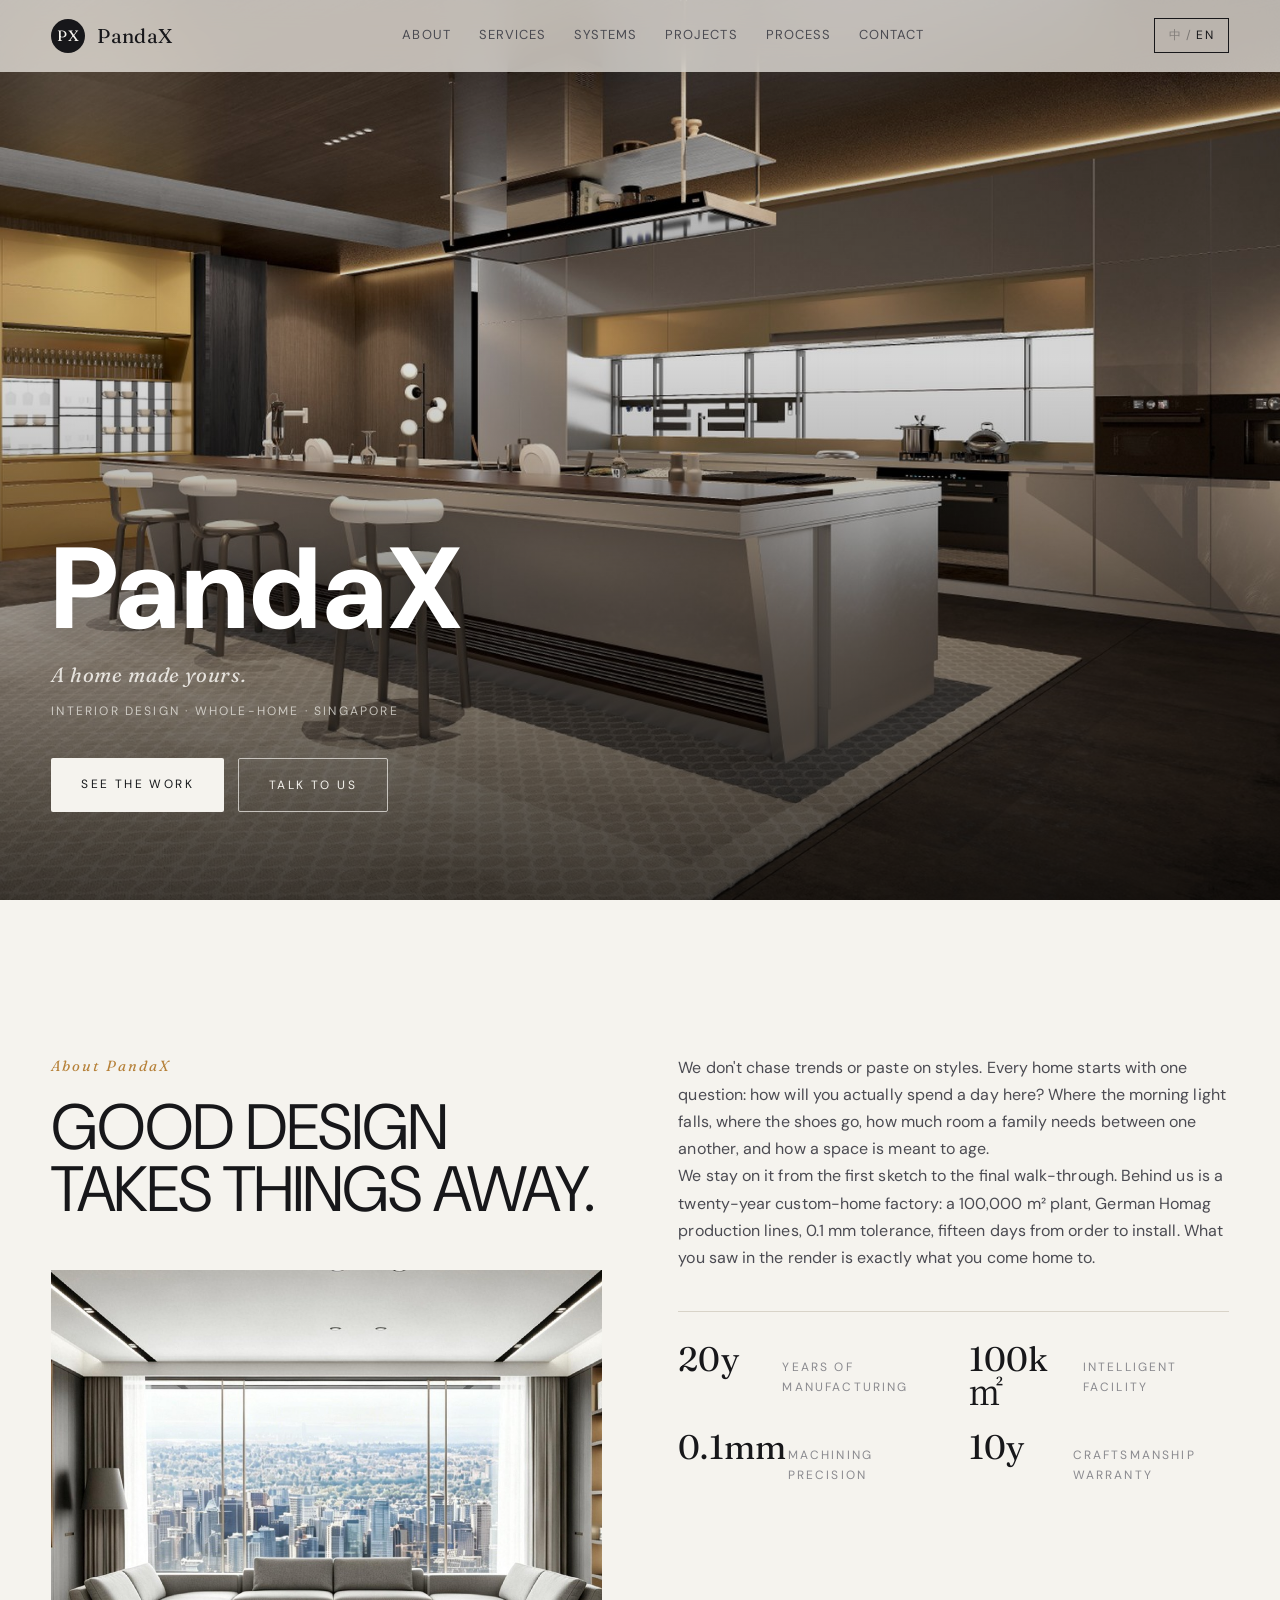
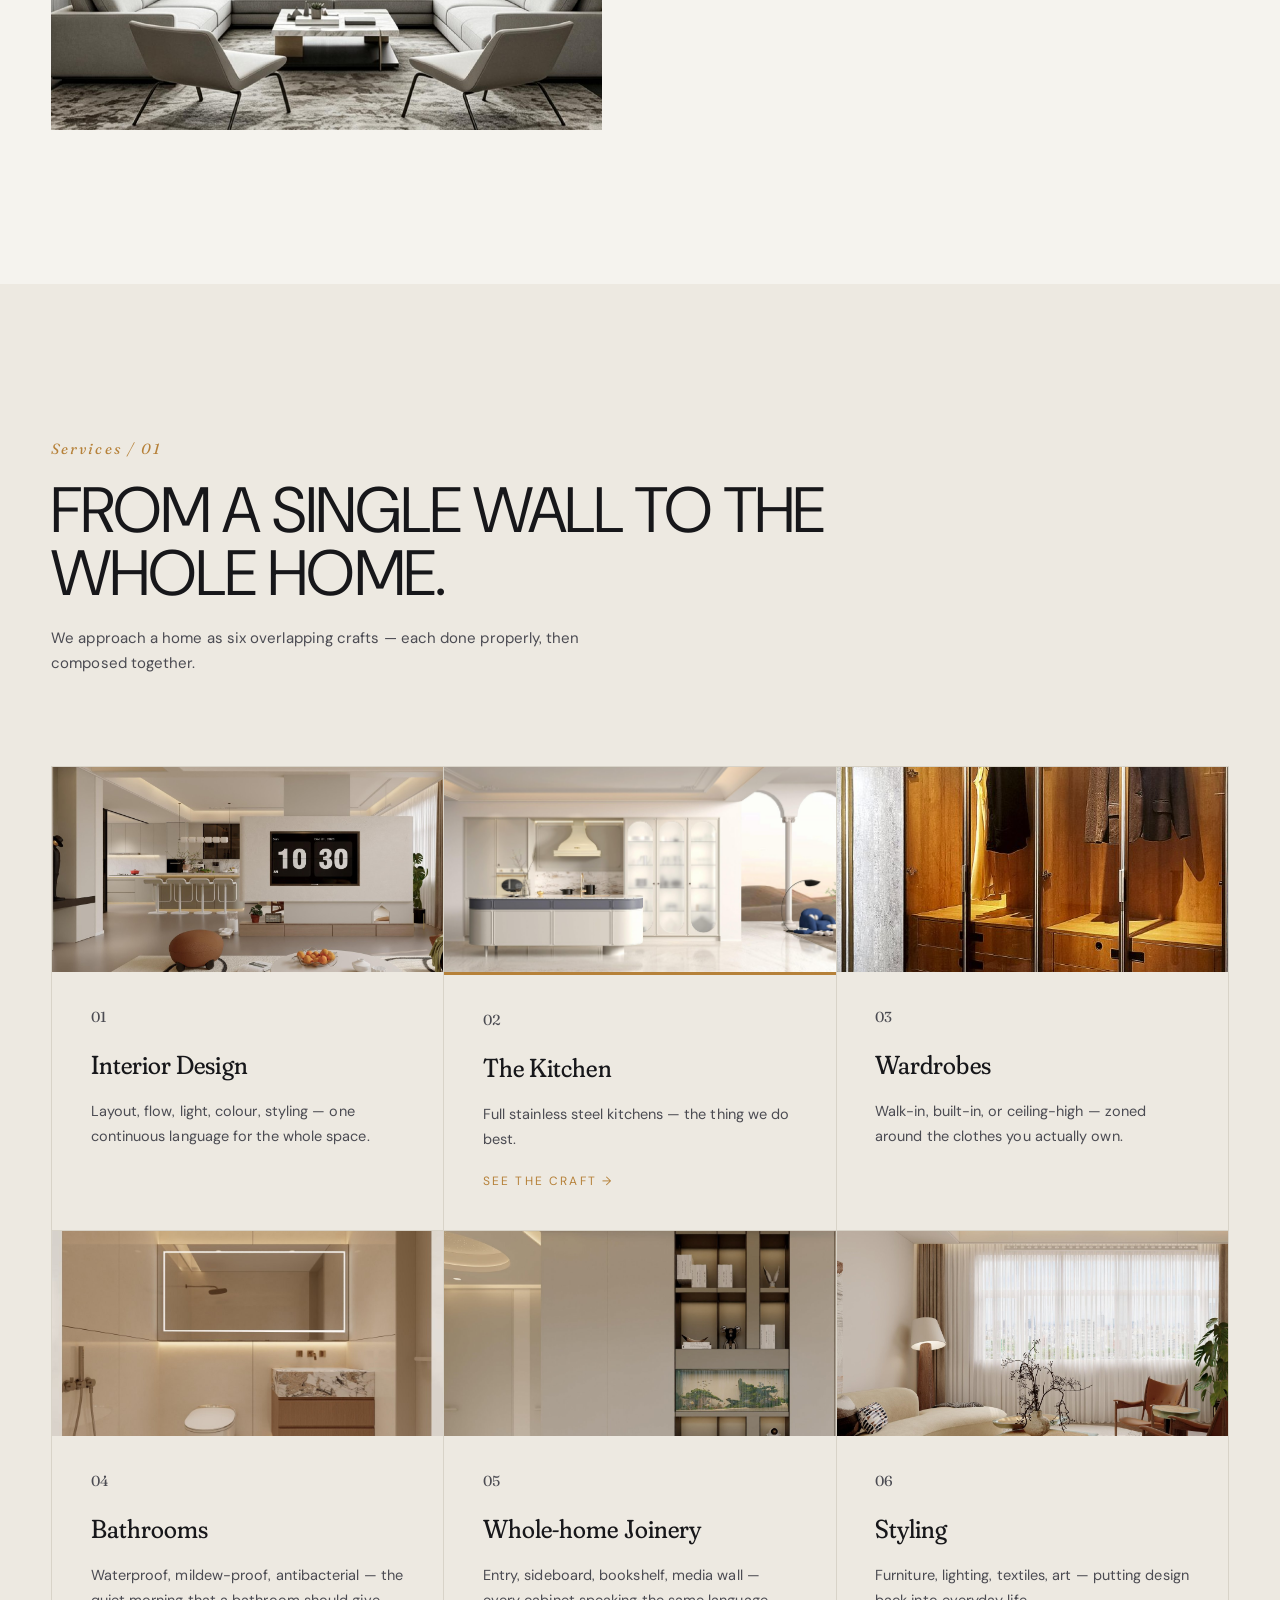
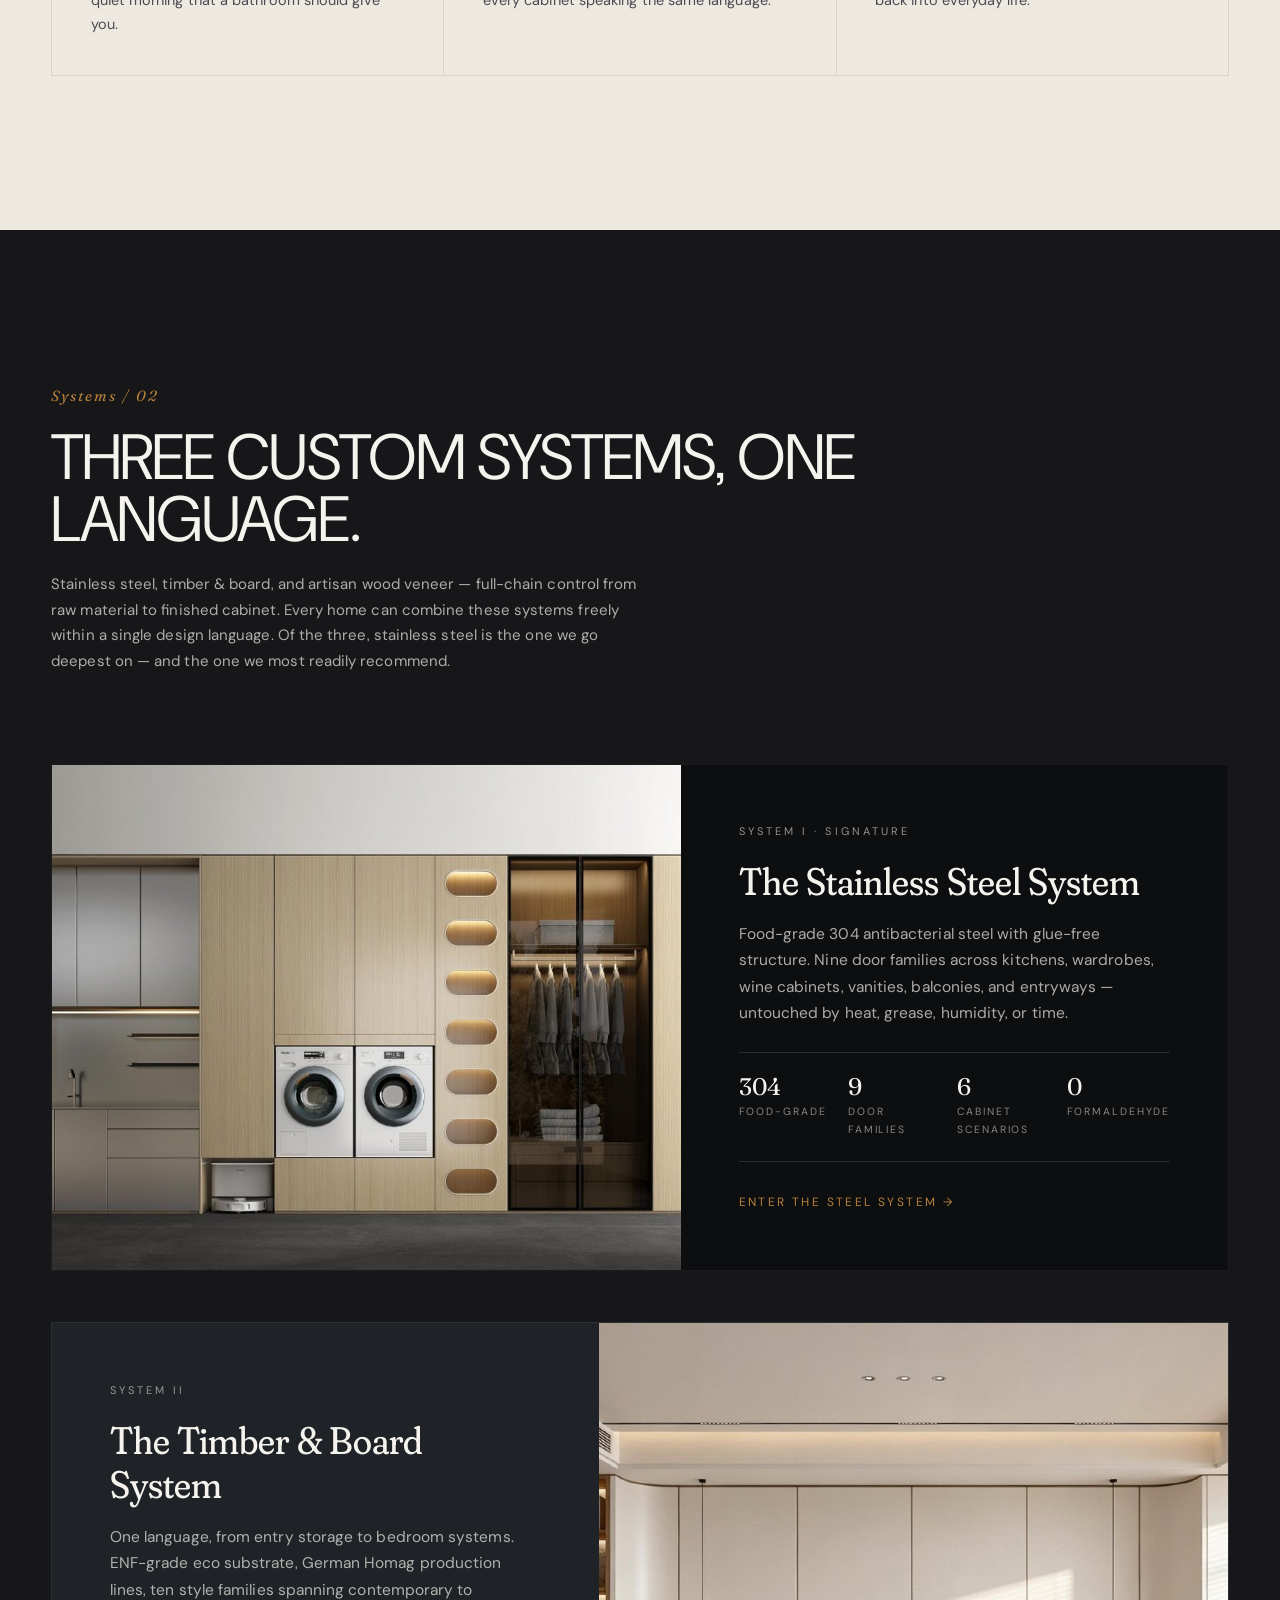
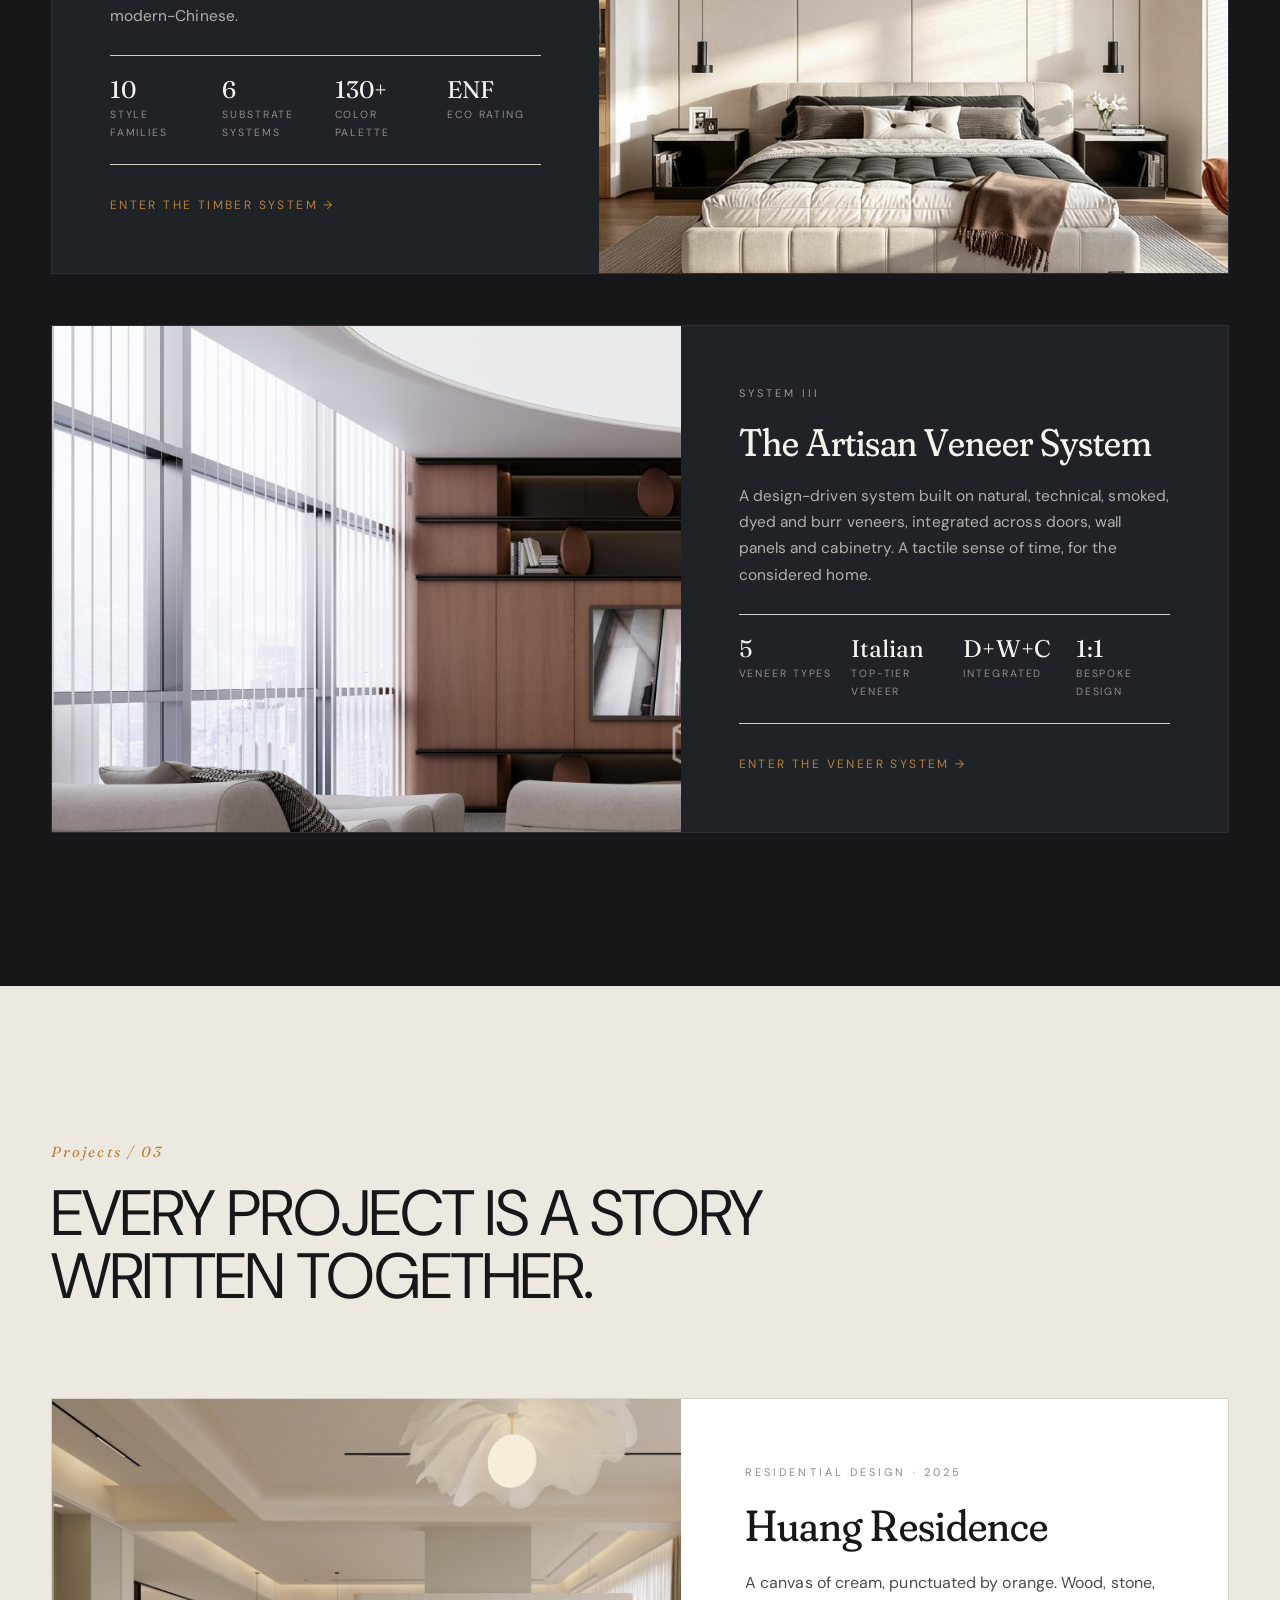
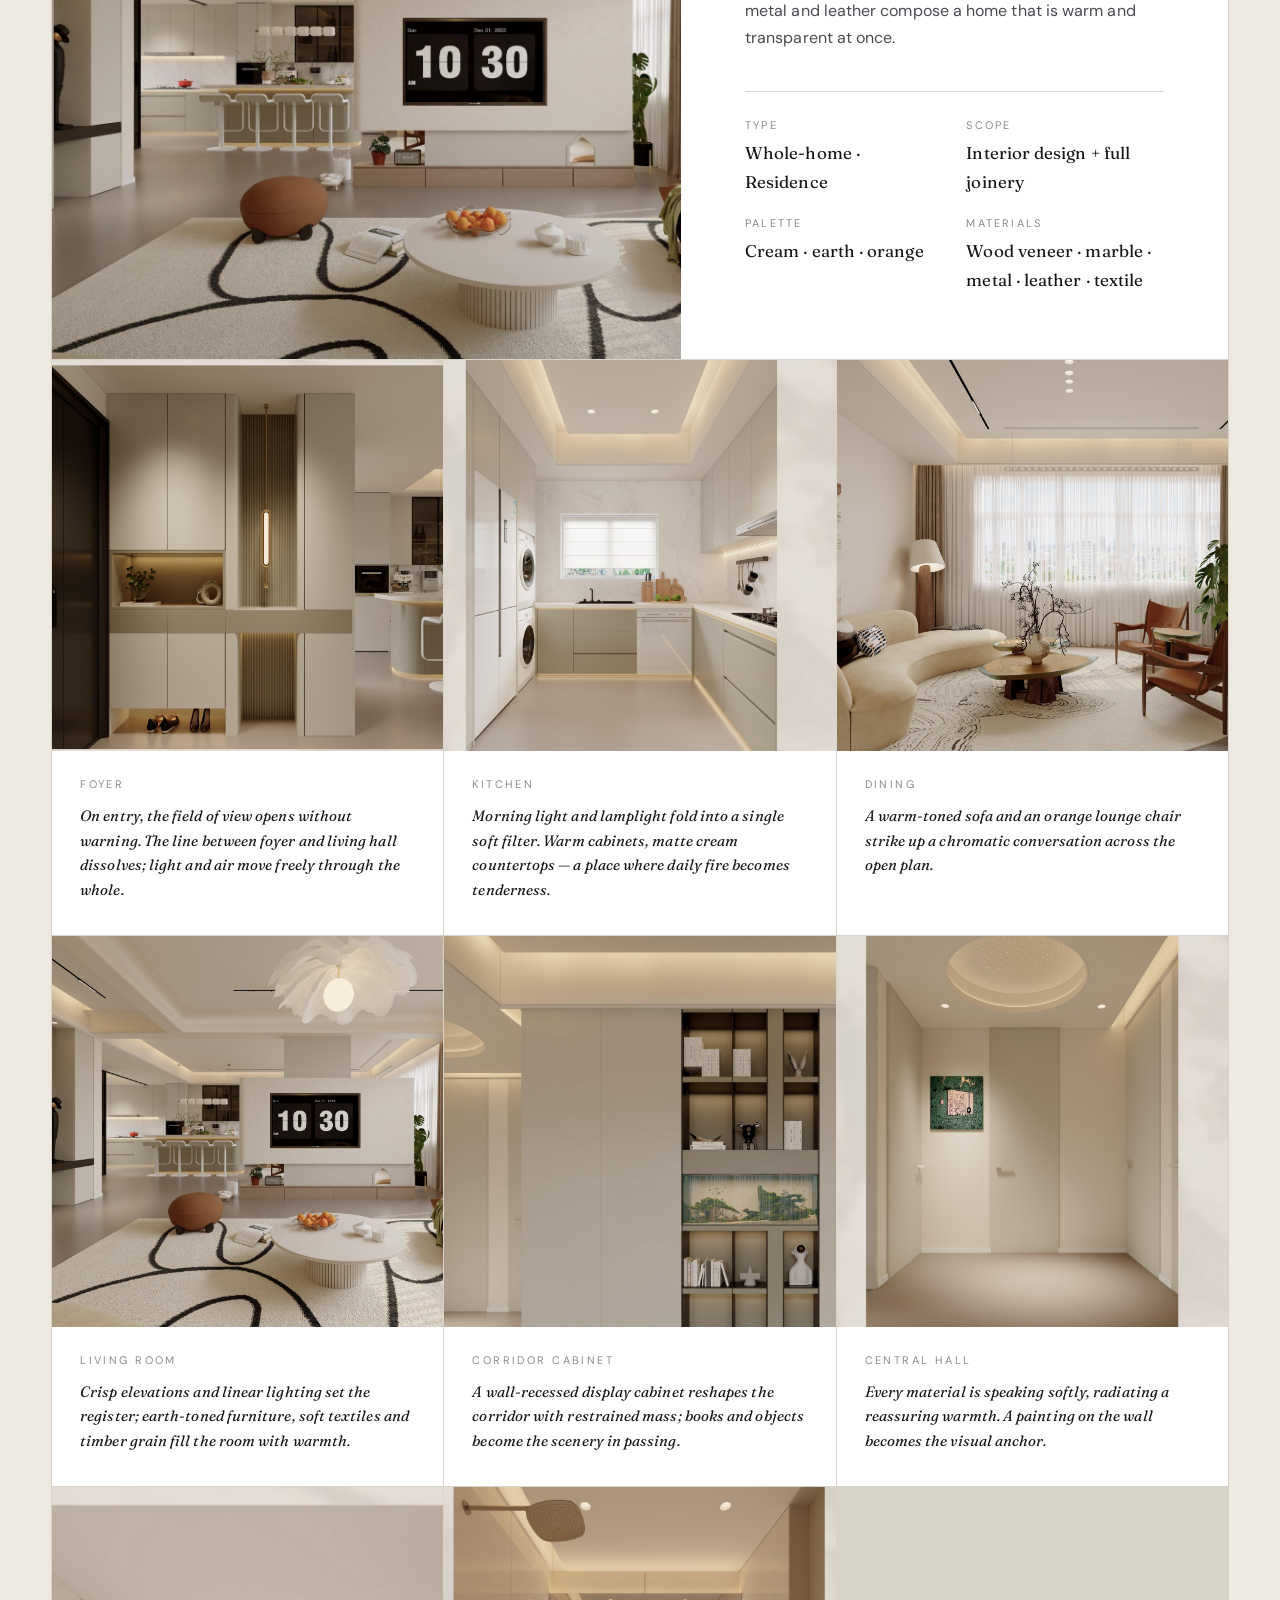
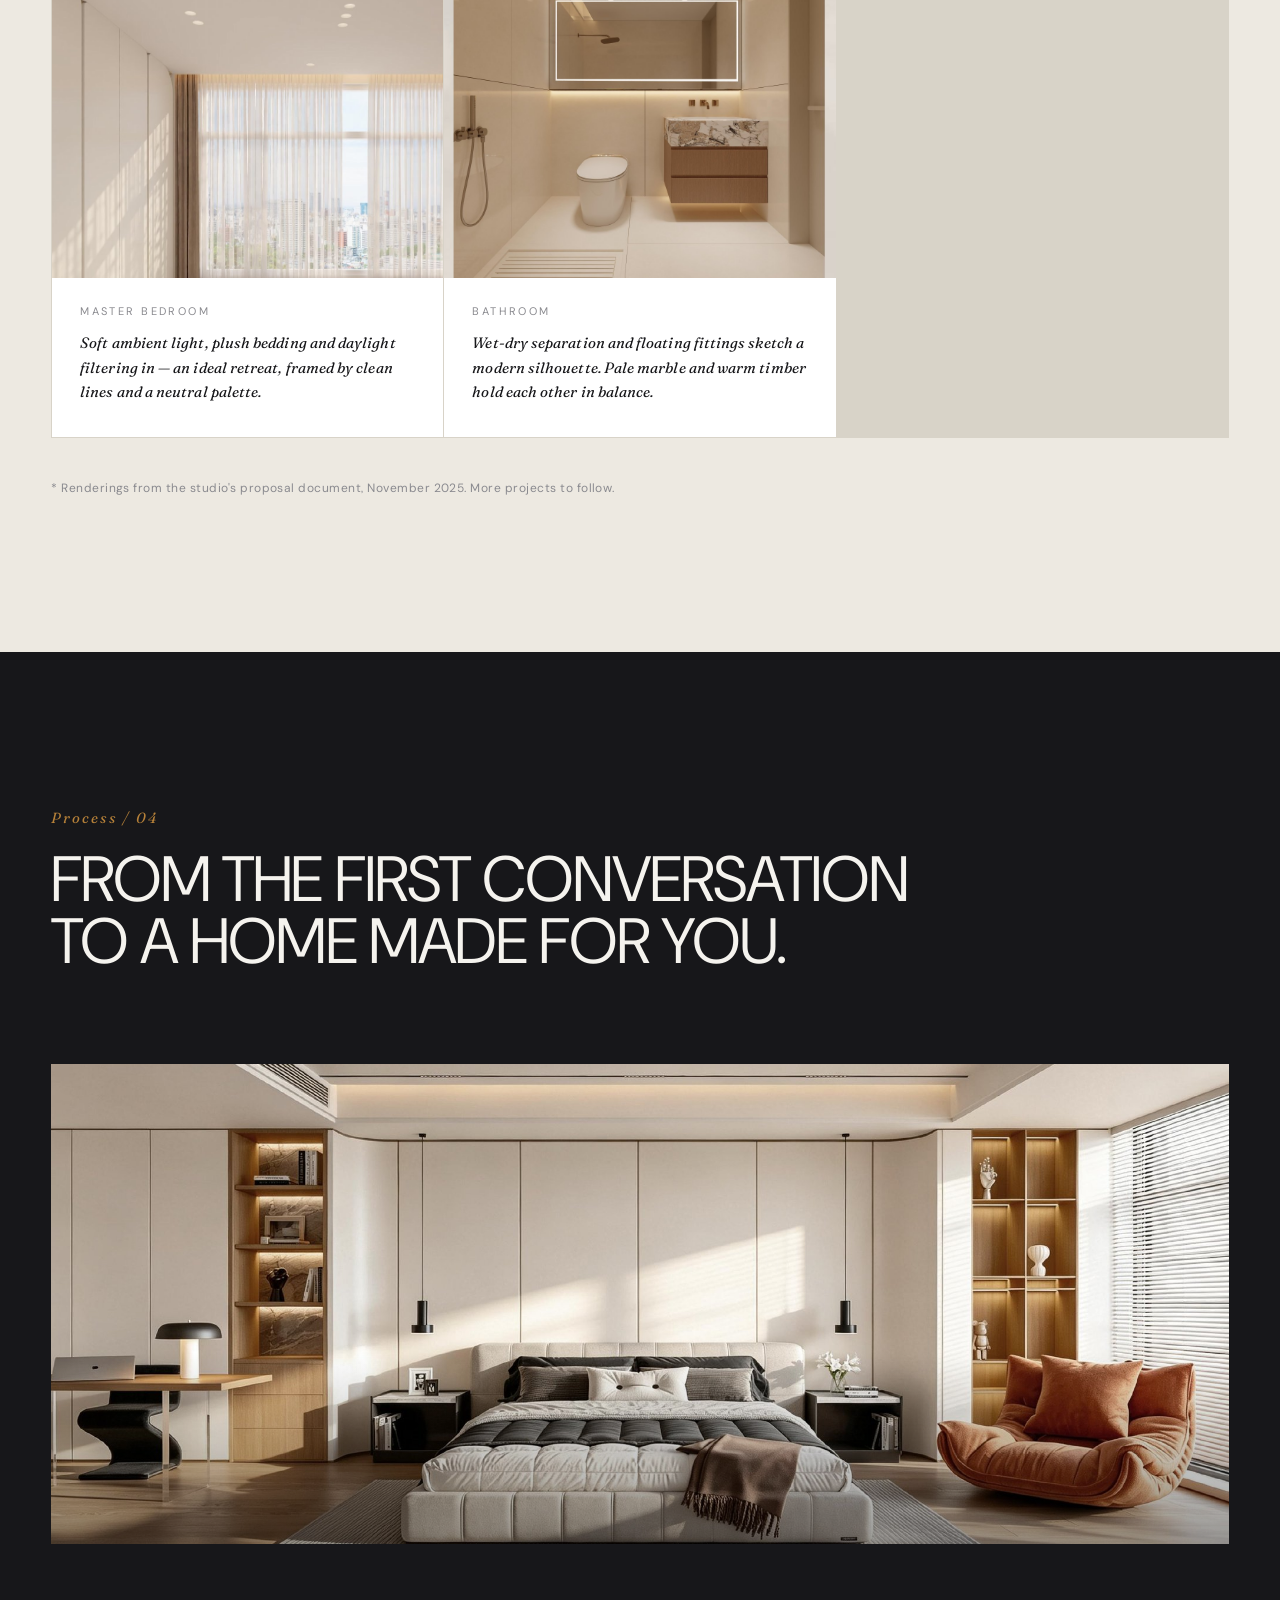
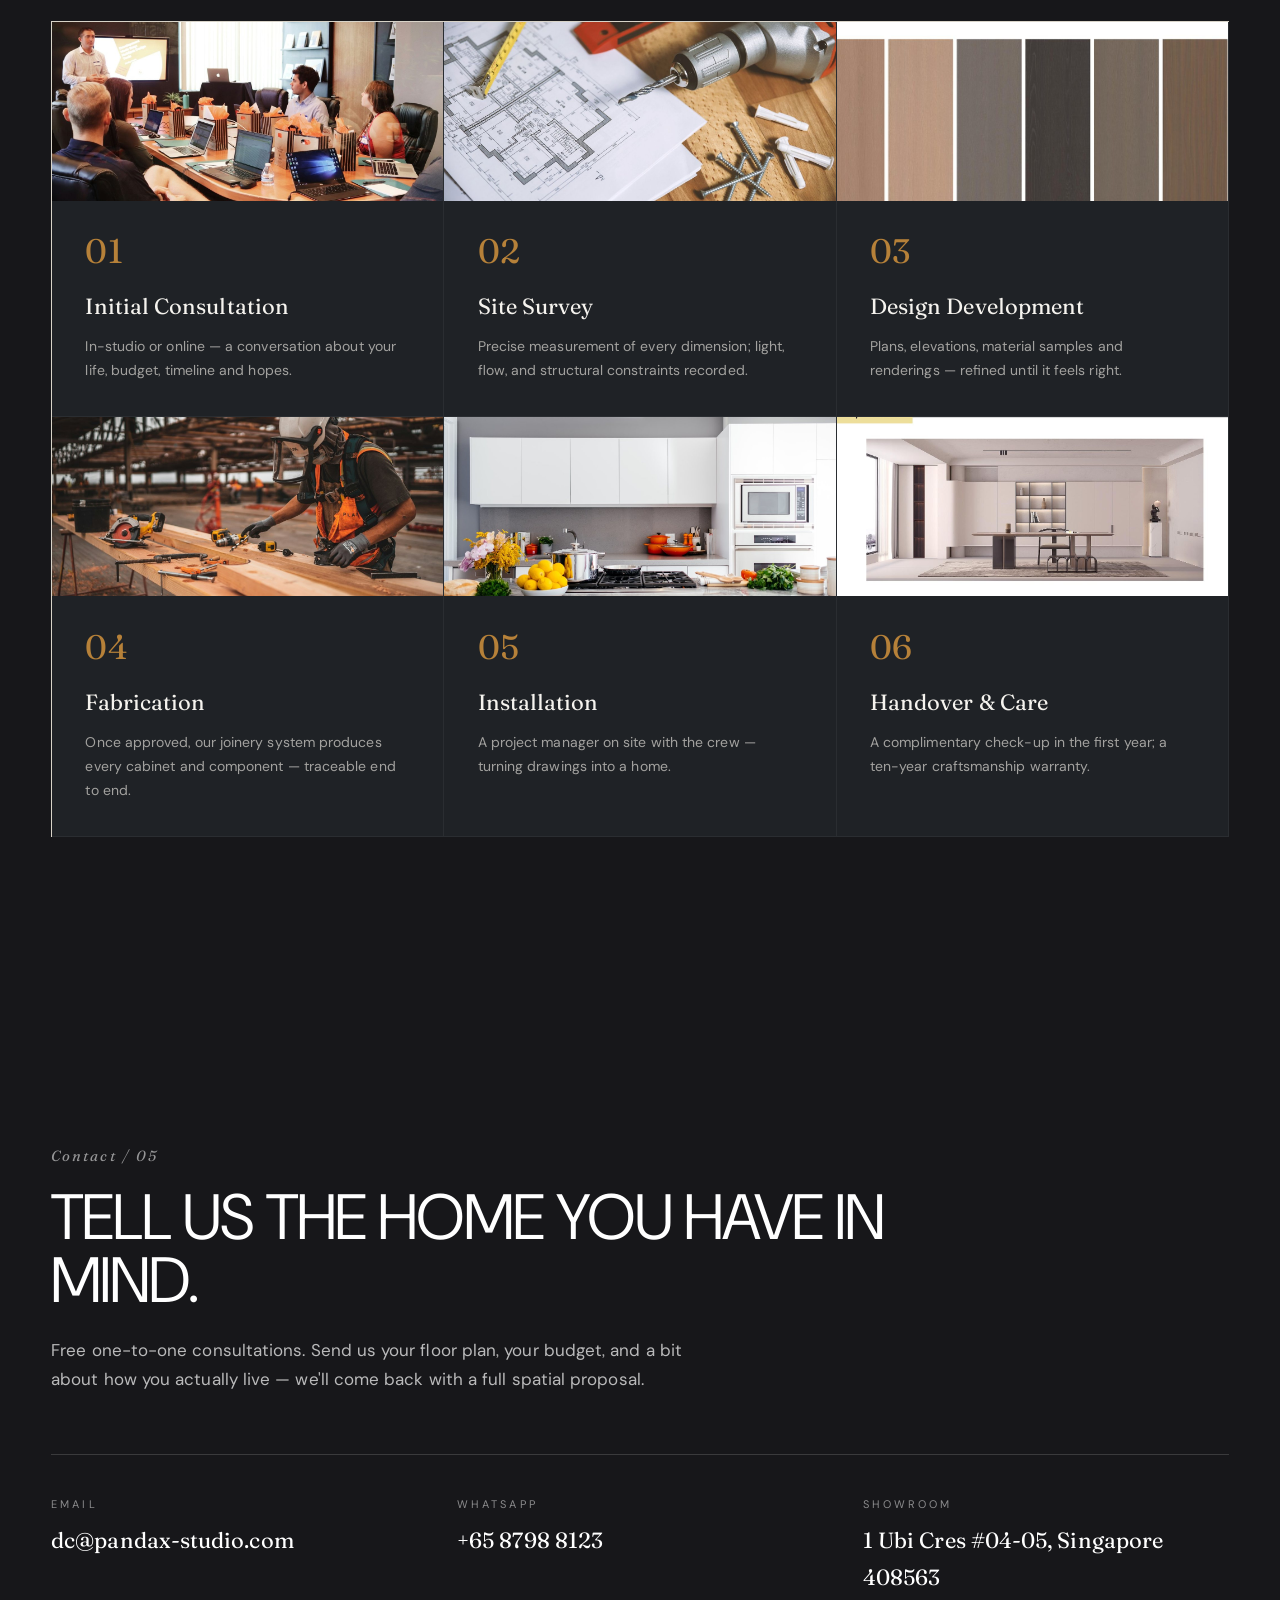
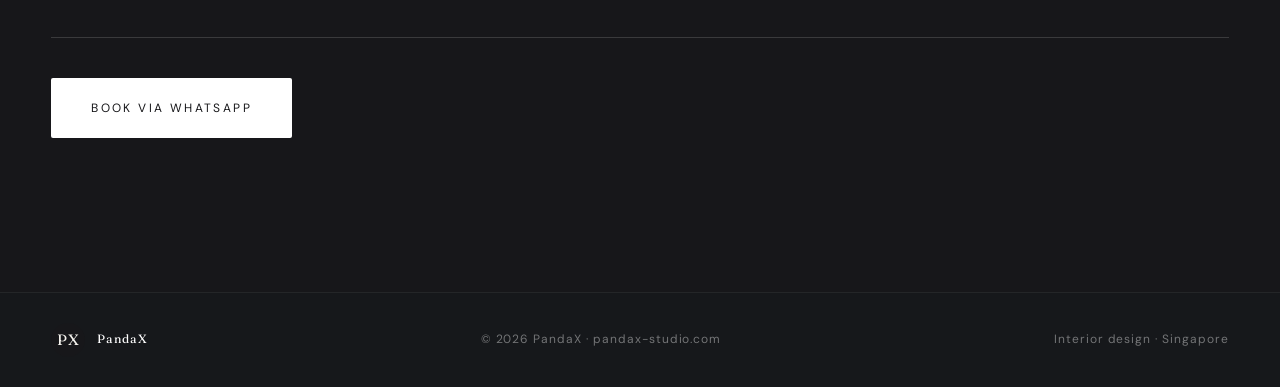
==== commit 286d4e45: "Crop remaining catalog text off the master bedroom photo" ====
--- a/index.html
+++ b/index.html
@@ -10,7 +10,7 @@
   <link rel="preconnect" href="https://fonts.googleapis.com">
   <link rel="preconnect" href="https://fonts.gstatic.com" crossorigin>
   <link href="https://fonts.googleapis.com/css2?family=DM+Sans:opsz,wght@9..40,300;9..40,400;9..40,500;9..40,700;9..40,800&family=Fraunces:ital,opsz,wght@0,9..144,300;0,9..144,400;0,9..144,500;1,9..144,400&family=Noto+Sans+SC:wght@400;700;900&family=Noto+Serif+SC:wght@300;400;500&display=swap" rel="stylesheet">
-  <link rel="stylesheet" href="styles.css?v=23" />
+  <link rel="stylesheet" href="styles.css?v=24" />
 </head>
 <body>
   <!-- NAV -->
--- a/styles.css
+++ b/styles.css
@@ -886,7 +886,7 @@
 .room__img--living   { background-image: url("assets/case-huang/web/page-09.jpg"); }
 .room__img--corridor { background-image: url("assets/case-huang/web/page-11.jpg?v=2"); }
 .room__img--hall     { background-image: url("assets/case-huang/web/page-12.jpg"); }
-.room__img--master   { background-image: url("assets/case-huang/web/page-13.jpg?v=2"); }
+.room__img--master   { background-image: url("assets/case-huang/web/page-13.jpg?v=3"); }
 .room__img--bath     { background-image: url("assets/case-huang/web/page-16.jpg?v=2"); }
 
 @media (max-width: 1000px) {
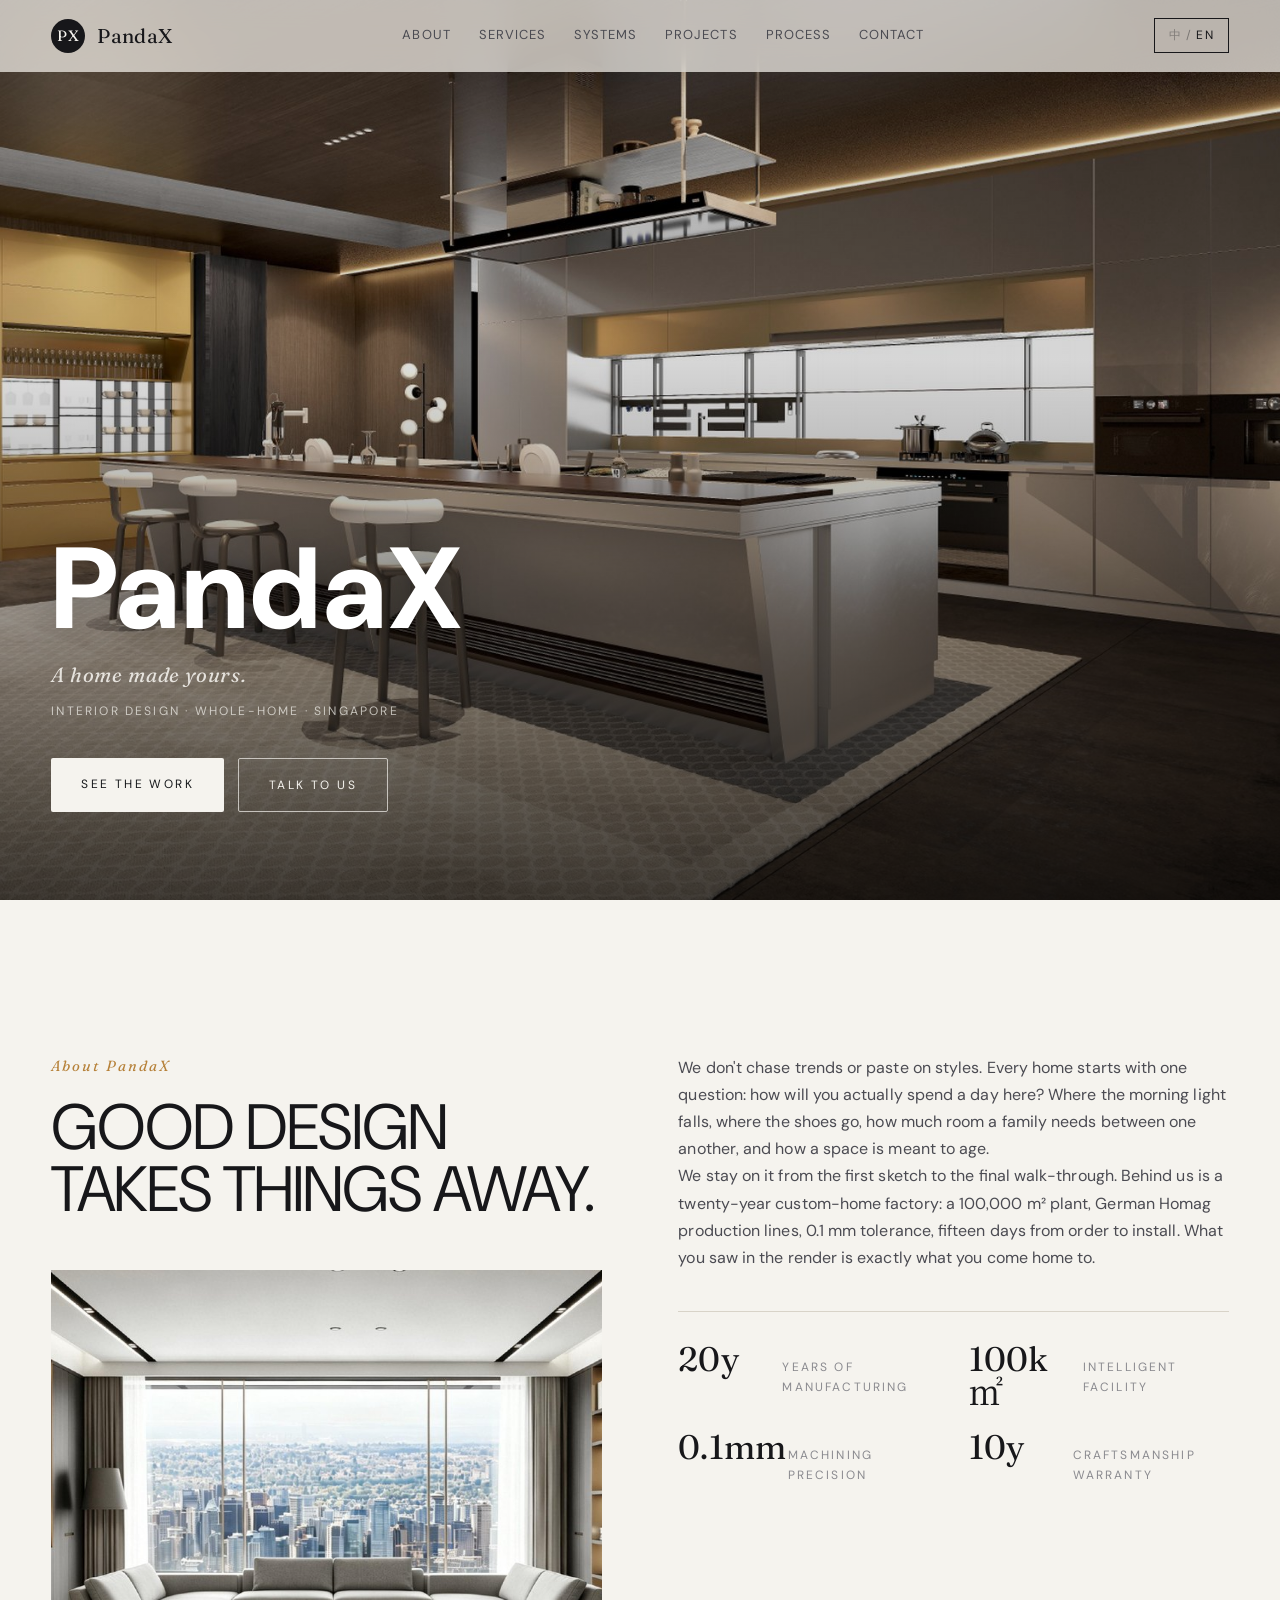
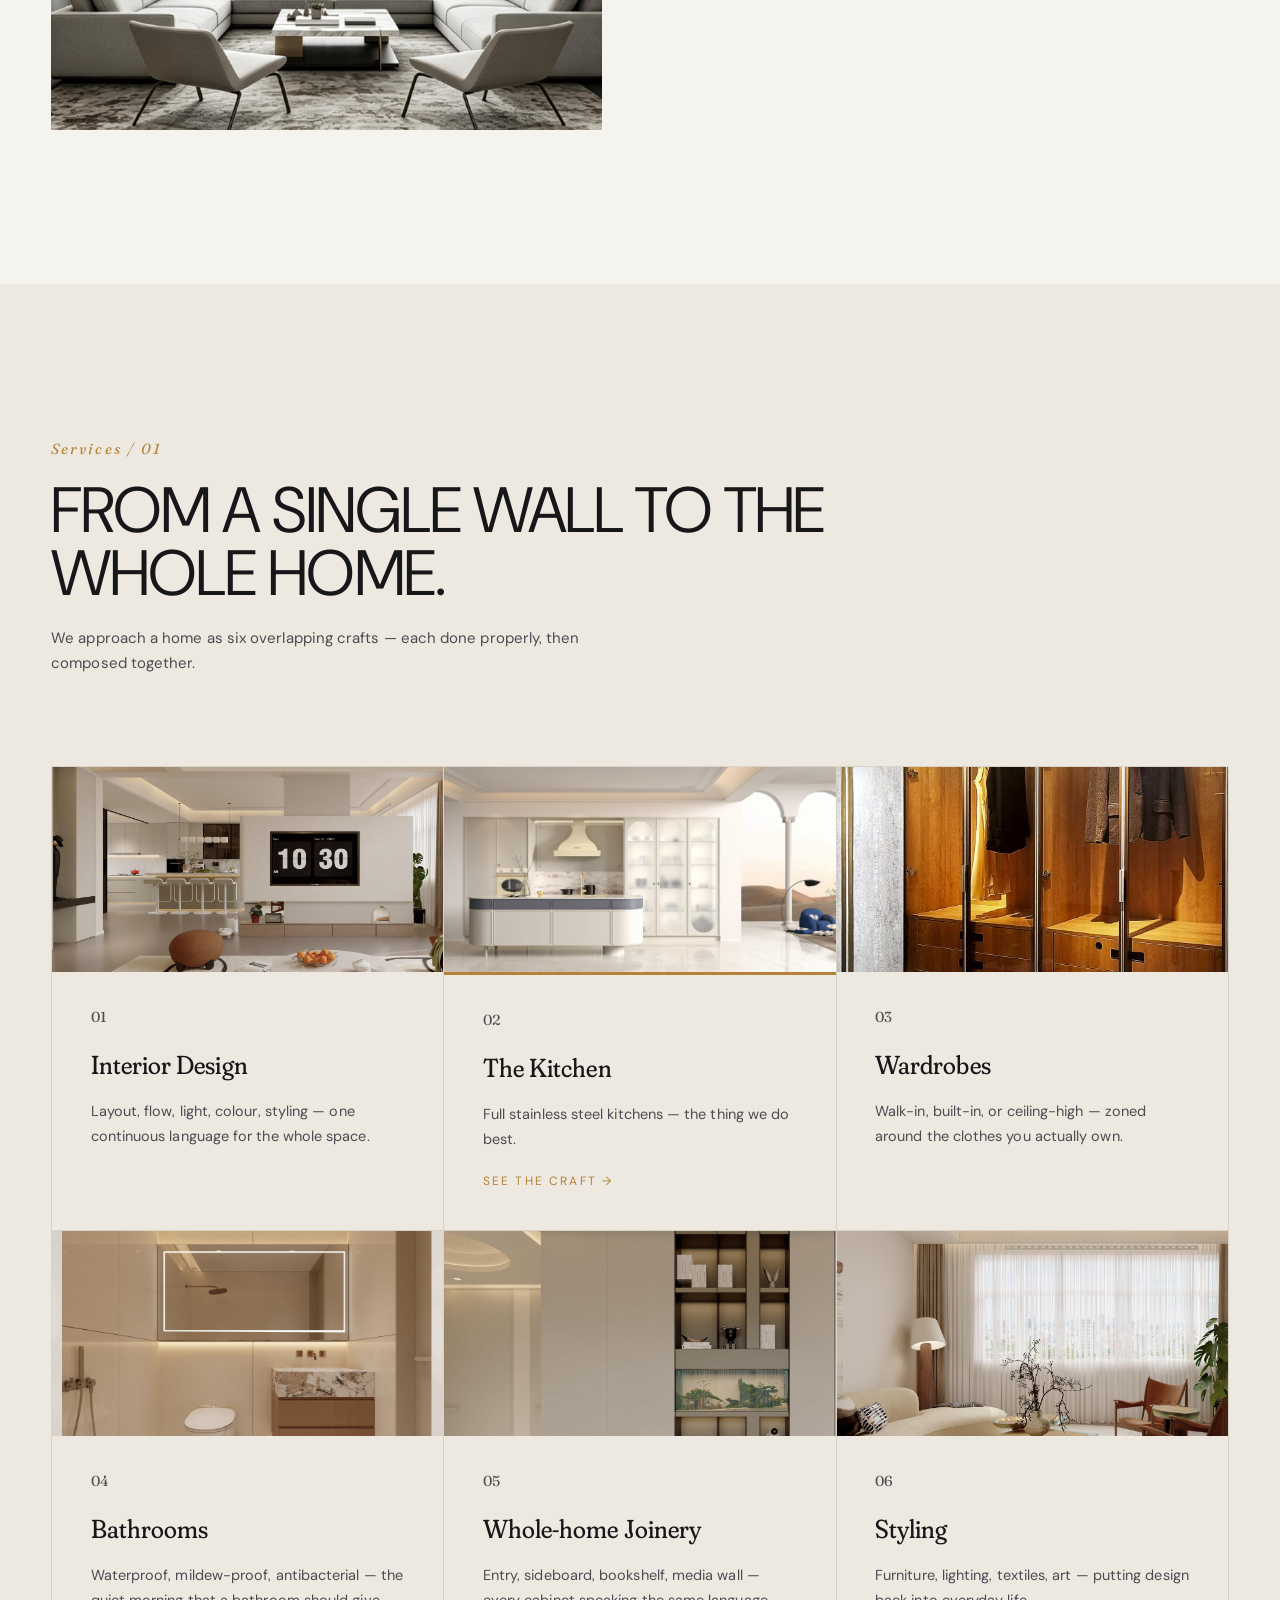
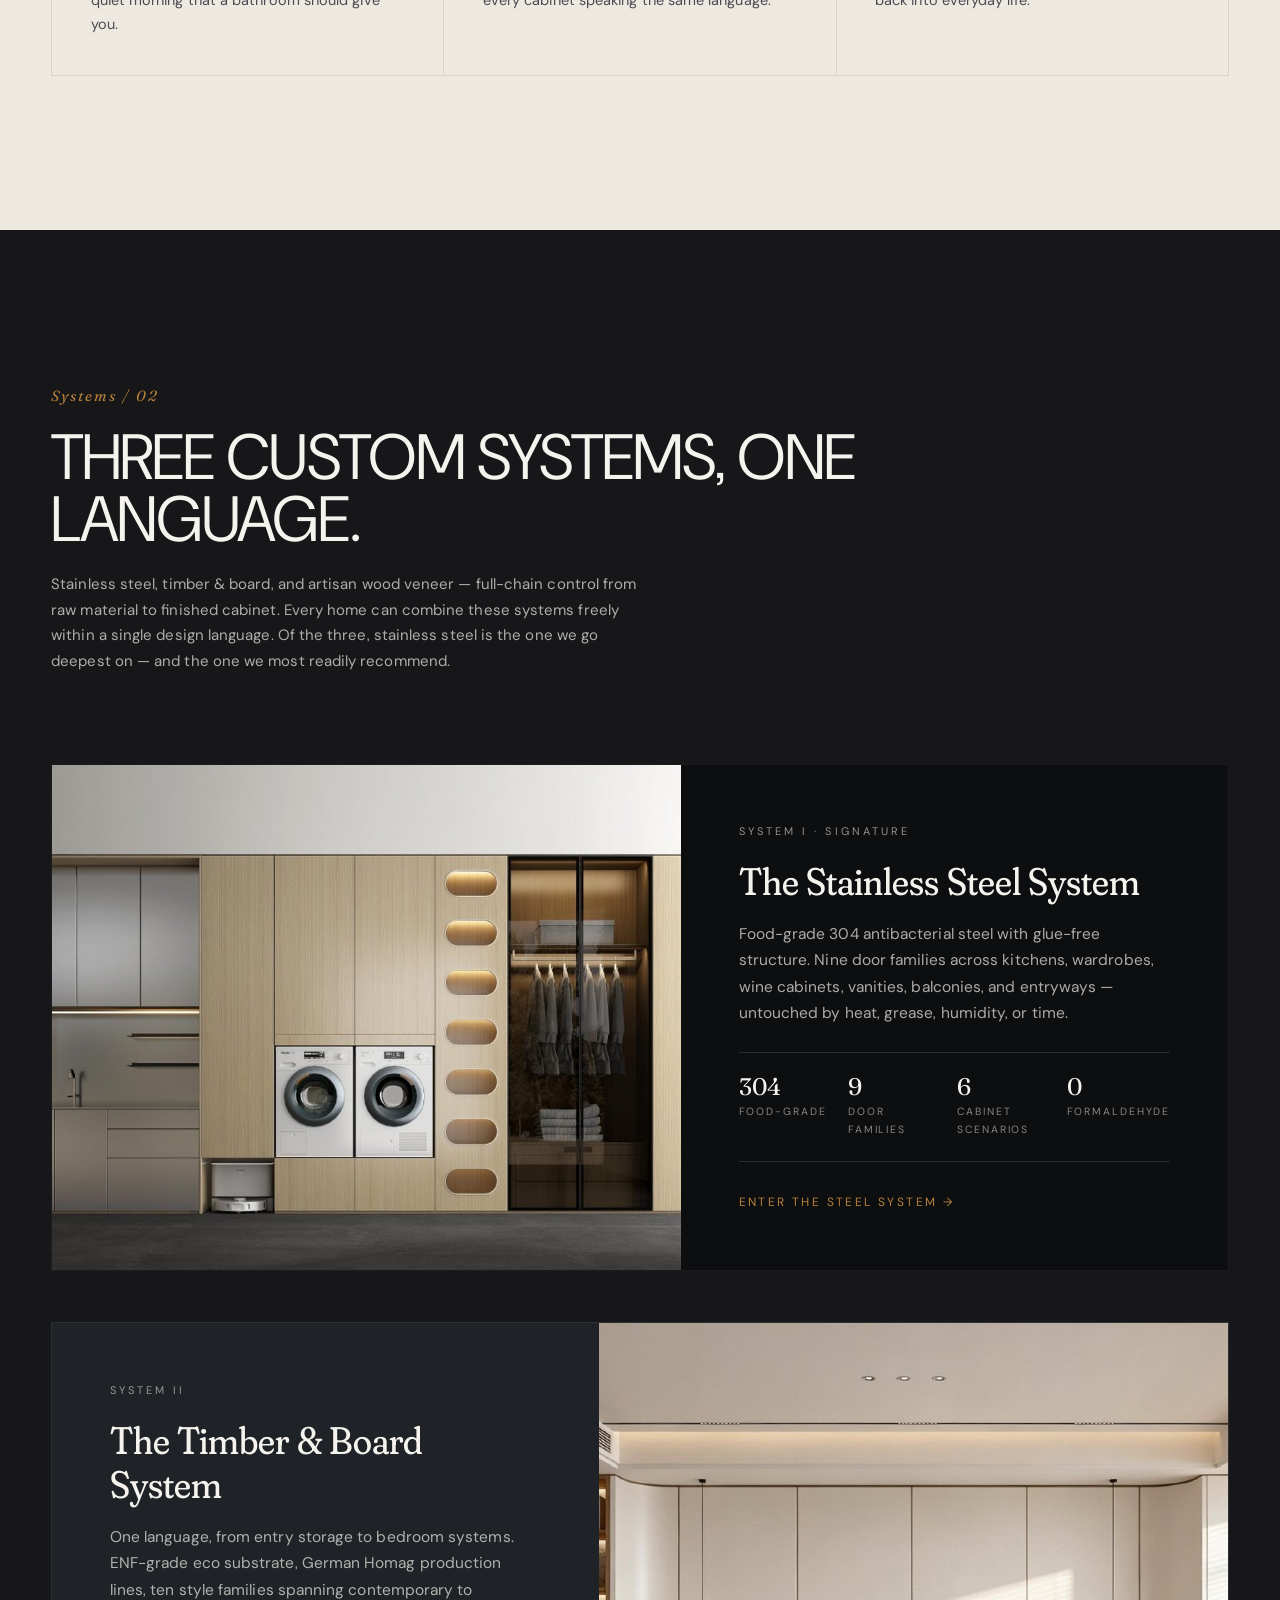
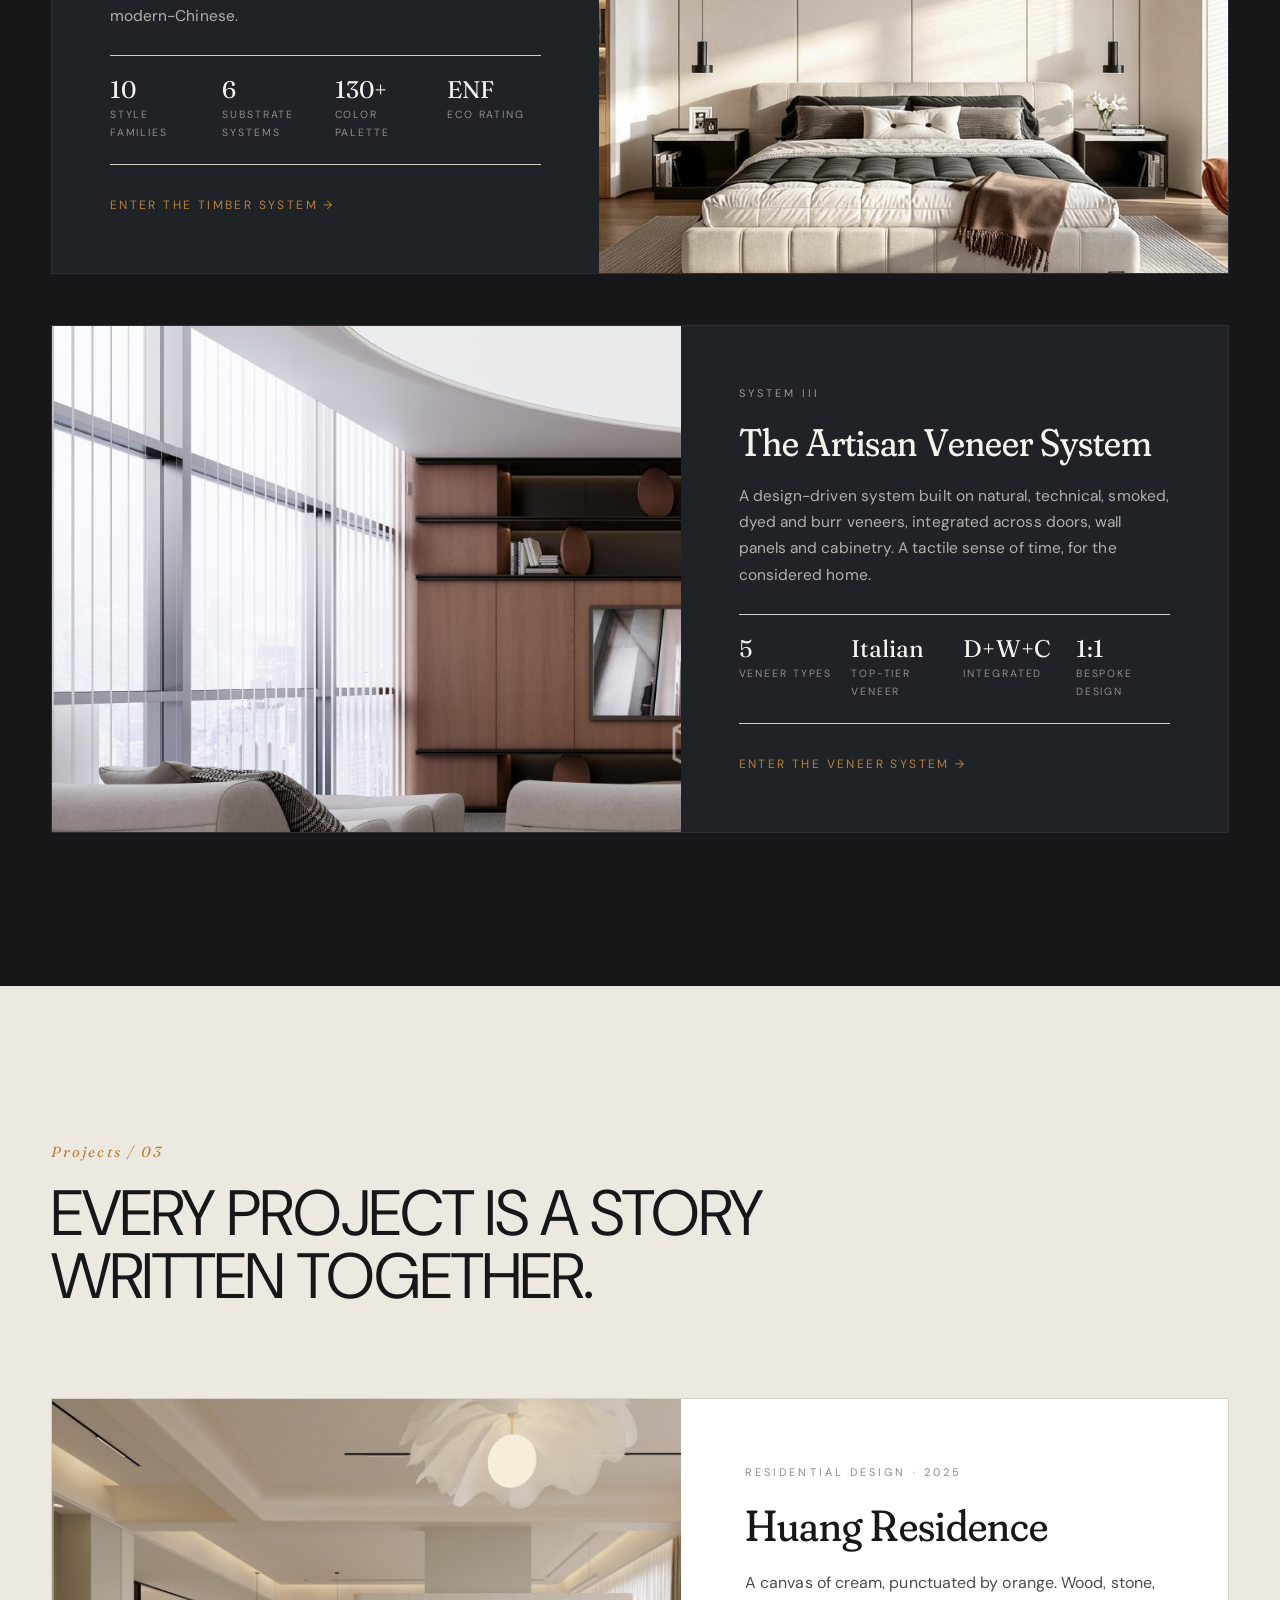
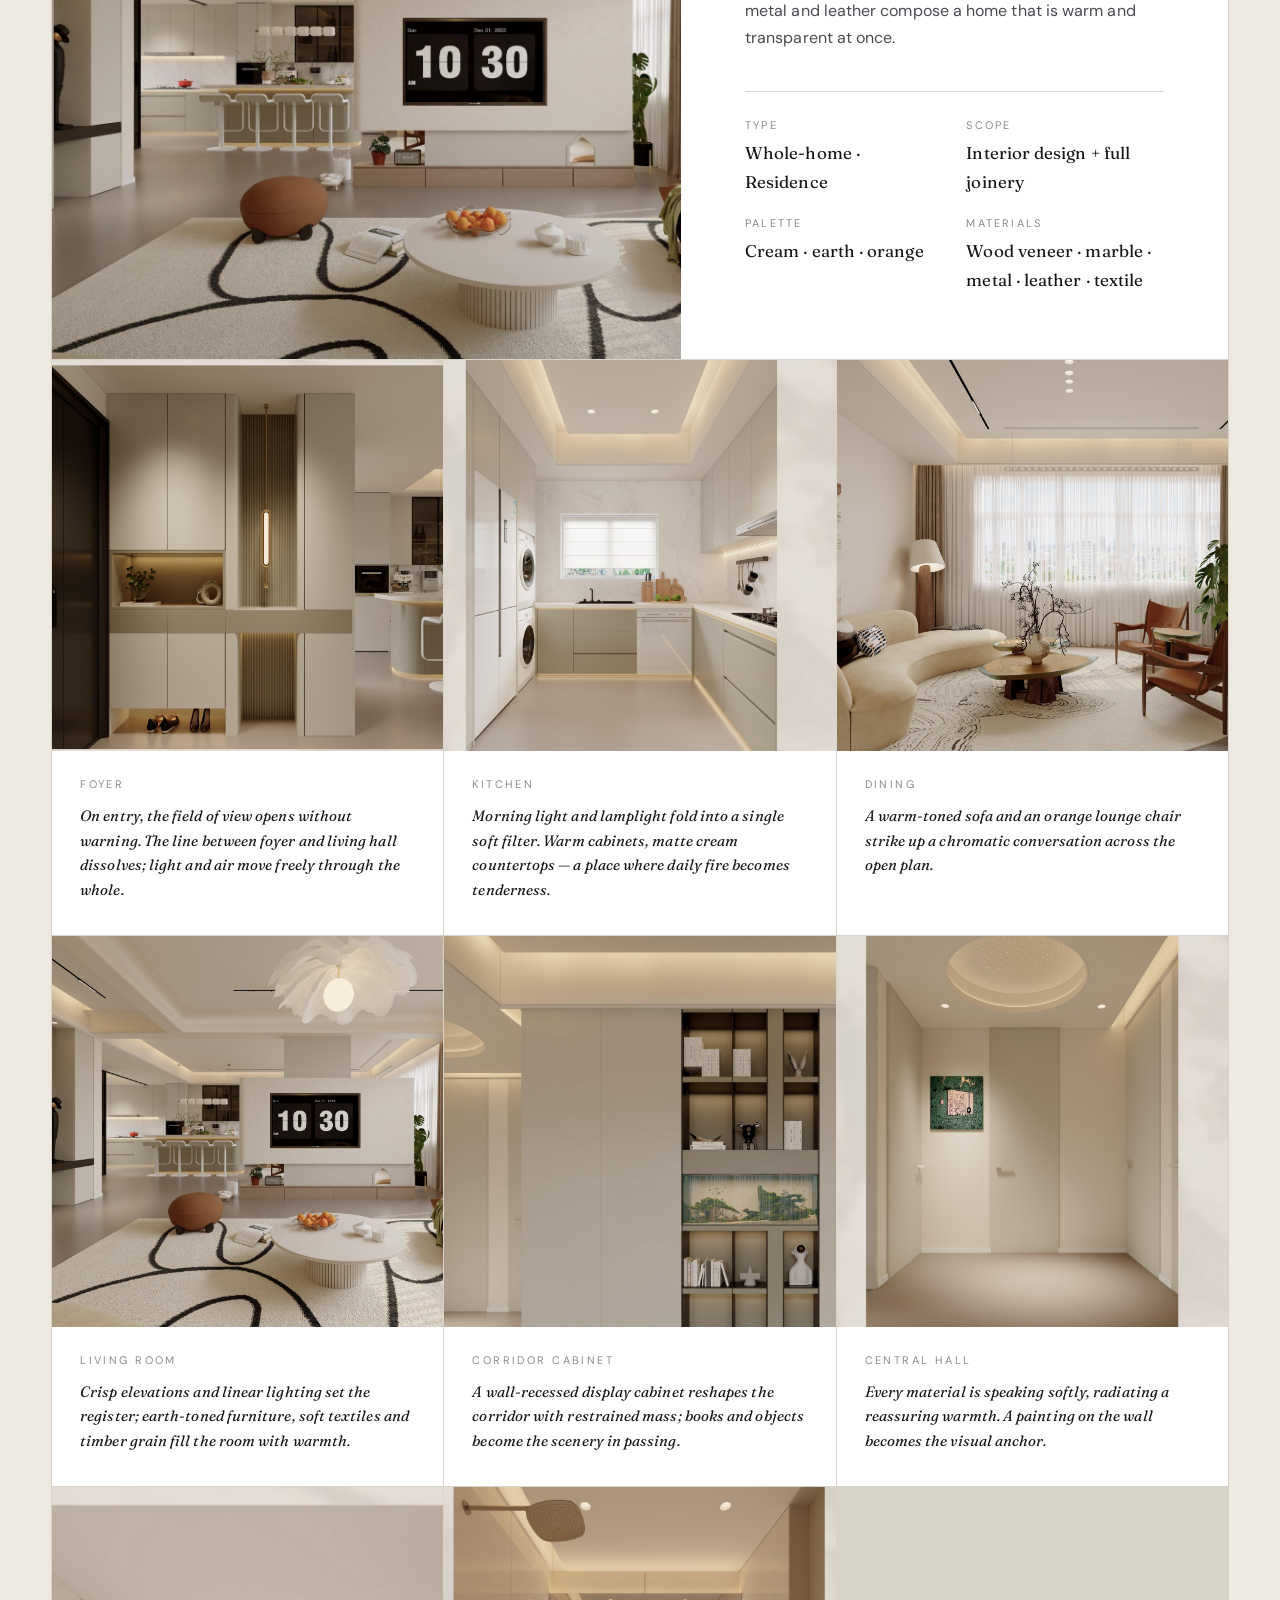
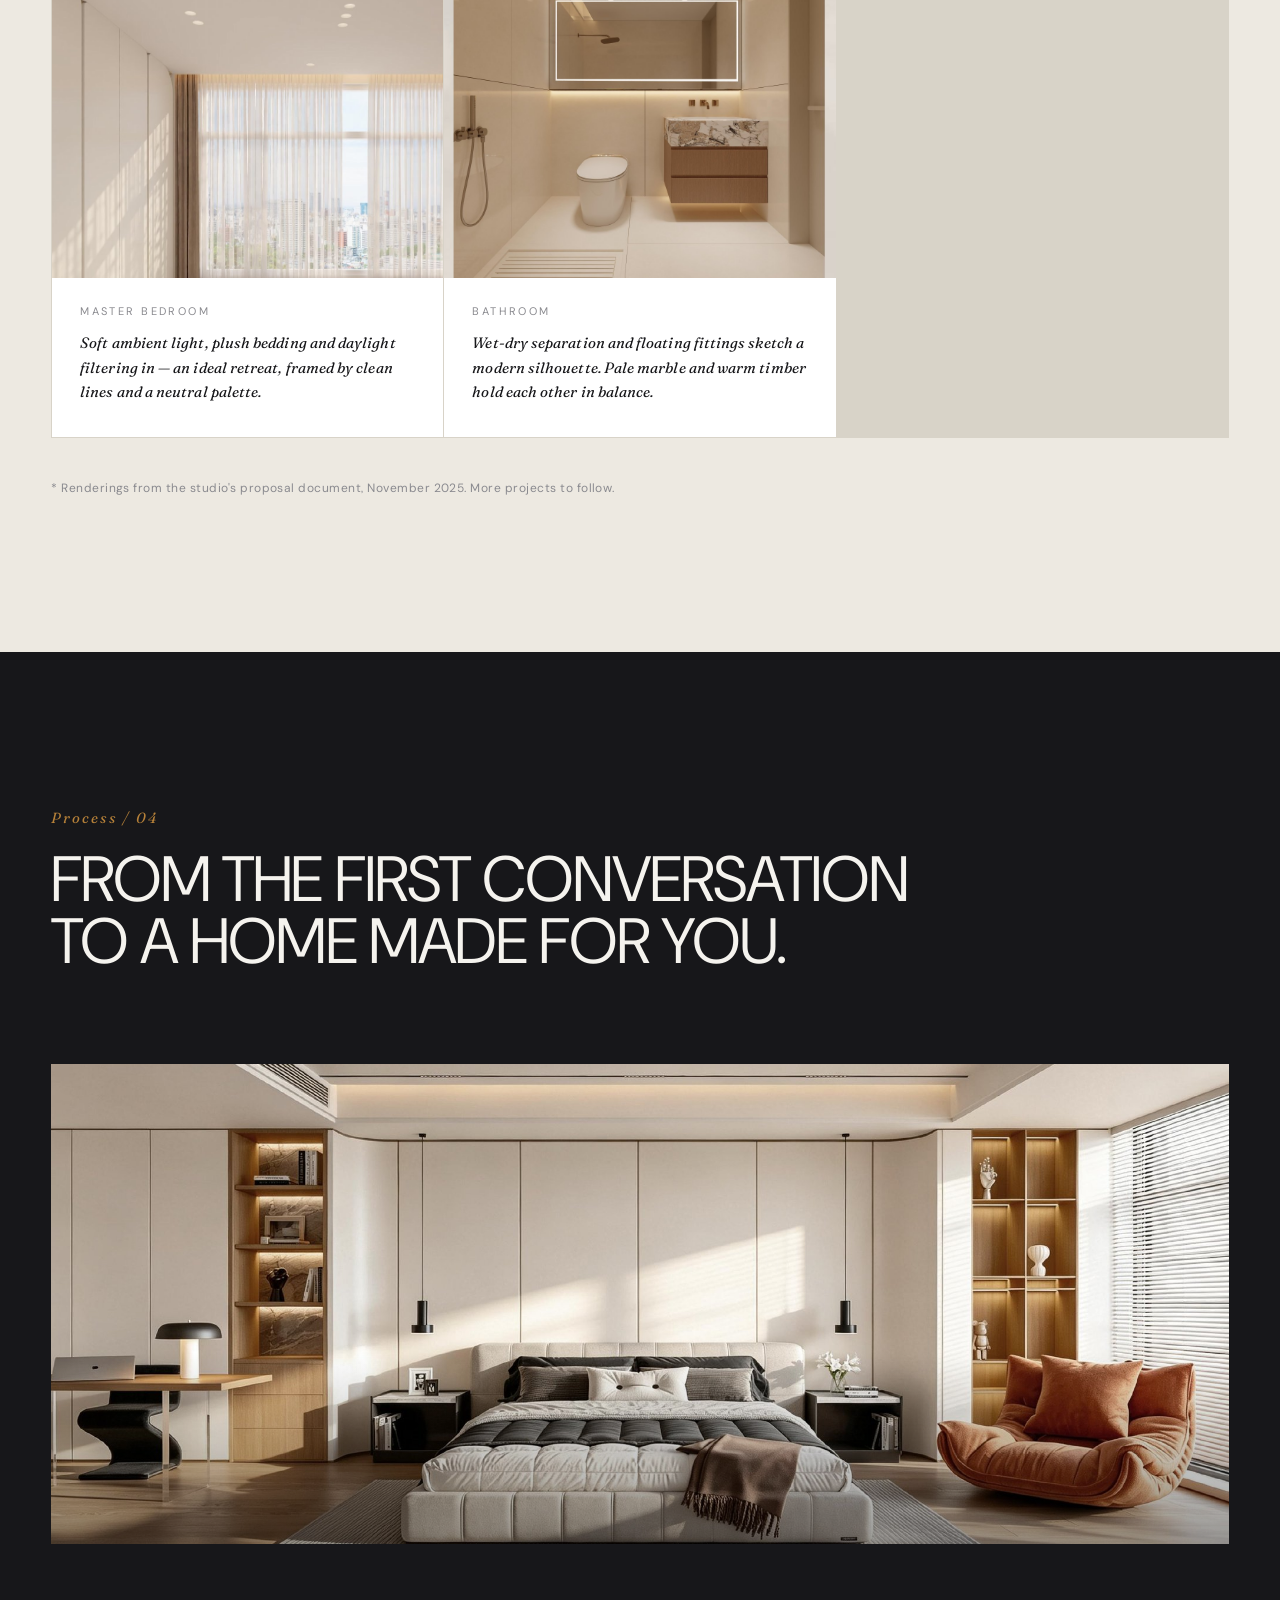
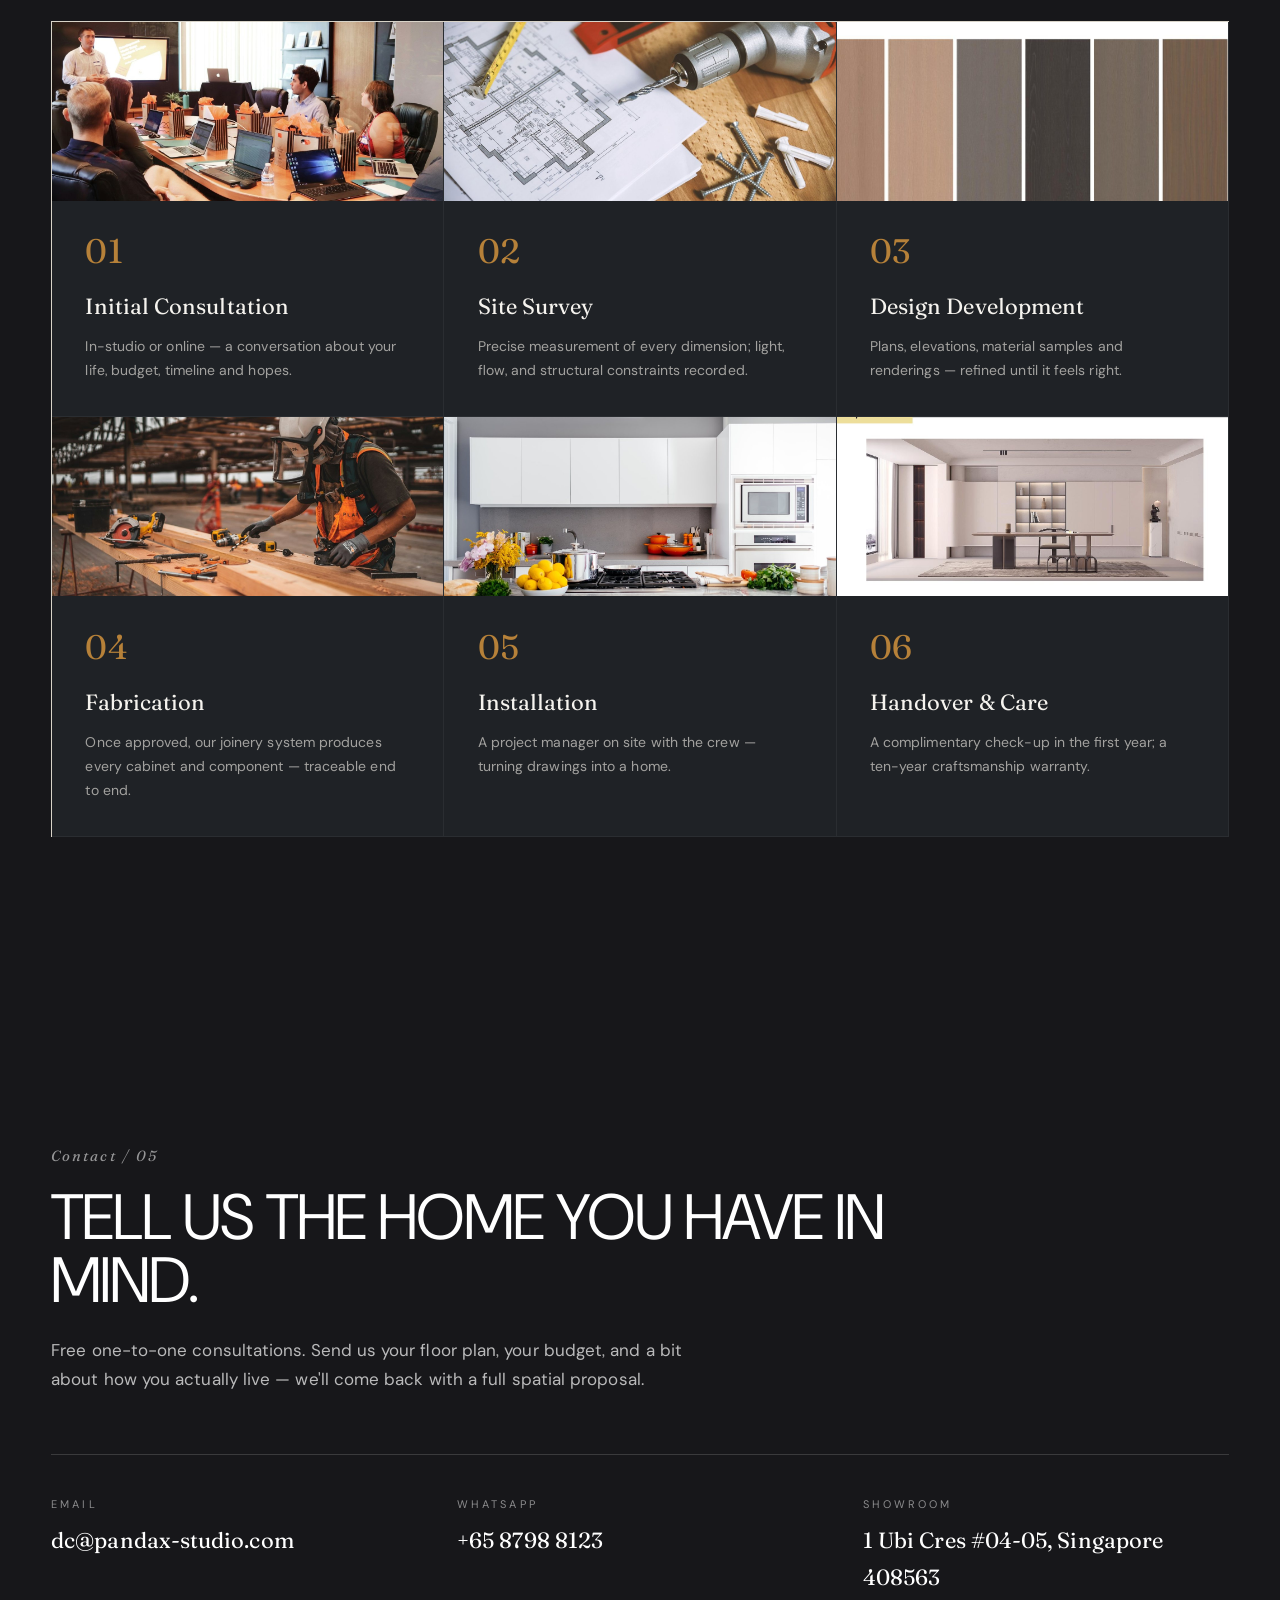
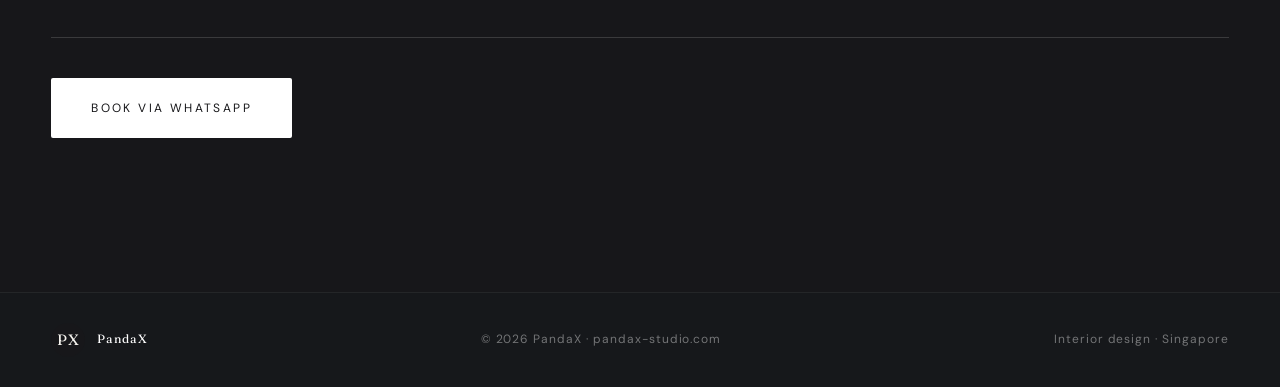
==== commit 6a59171b: "fix: keep steel/timber/veneer photos in their own systems Stop sharing steel doors and Hesheng livin" ====
--- a/index.html
+++ b/index.html
@@ -10,7 +10,7 @@
   <link rel="preconnect" href="https://fonts.googleapis.com">
   <link rel="preconnect" href="https://fonts.gstatic.com" crossorigin>
   <link href="https://fonts.googleapis.com/css2?family=DM+Sans:opsz,wght@9..40,300;9..40,400;9..40,500;9..40,700;9..40,800&family=Fraunces:ital,opsz,wght@0,9..144,300;0,9..144,400;0,9..144,500;1,9..144,400&family=Noto+Sans+SC:wght@400;700;900&family=Noto+Serif+SC:wght@300;400;500&display=swap" rel="stylesheet">
-  <link rel="stylesheet" href="styles.css?v=24" />
+  <link rel="stylesheet" href="styles.css?v=25" />
 </head>
 <body>
   <!-- NAV -->
--- a/styles.css
+++ b/styles.css
@@ -1317,7 +1317,7 @@
 /* Studio section — whole-home interior */
 .studio__media {
   min-height: 460px;
-  background: url("assets/systems/veneer/foyer.jpg?v=4") center / cover no-repeat;
+  background: url("assets/systems/timber/living.jpg?v=1") center / cover no-repeat;
   background-color: var(--bg-soft);
 }
 @media (max-width: 800px) { .studio__media { min-height: 300px; } }
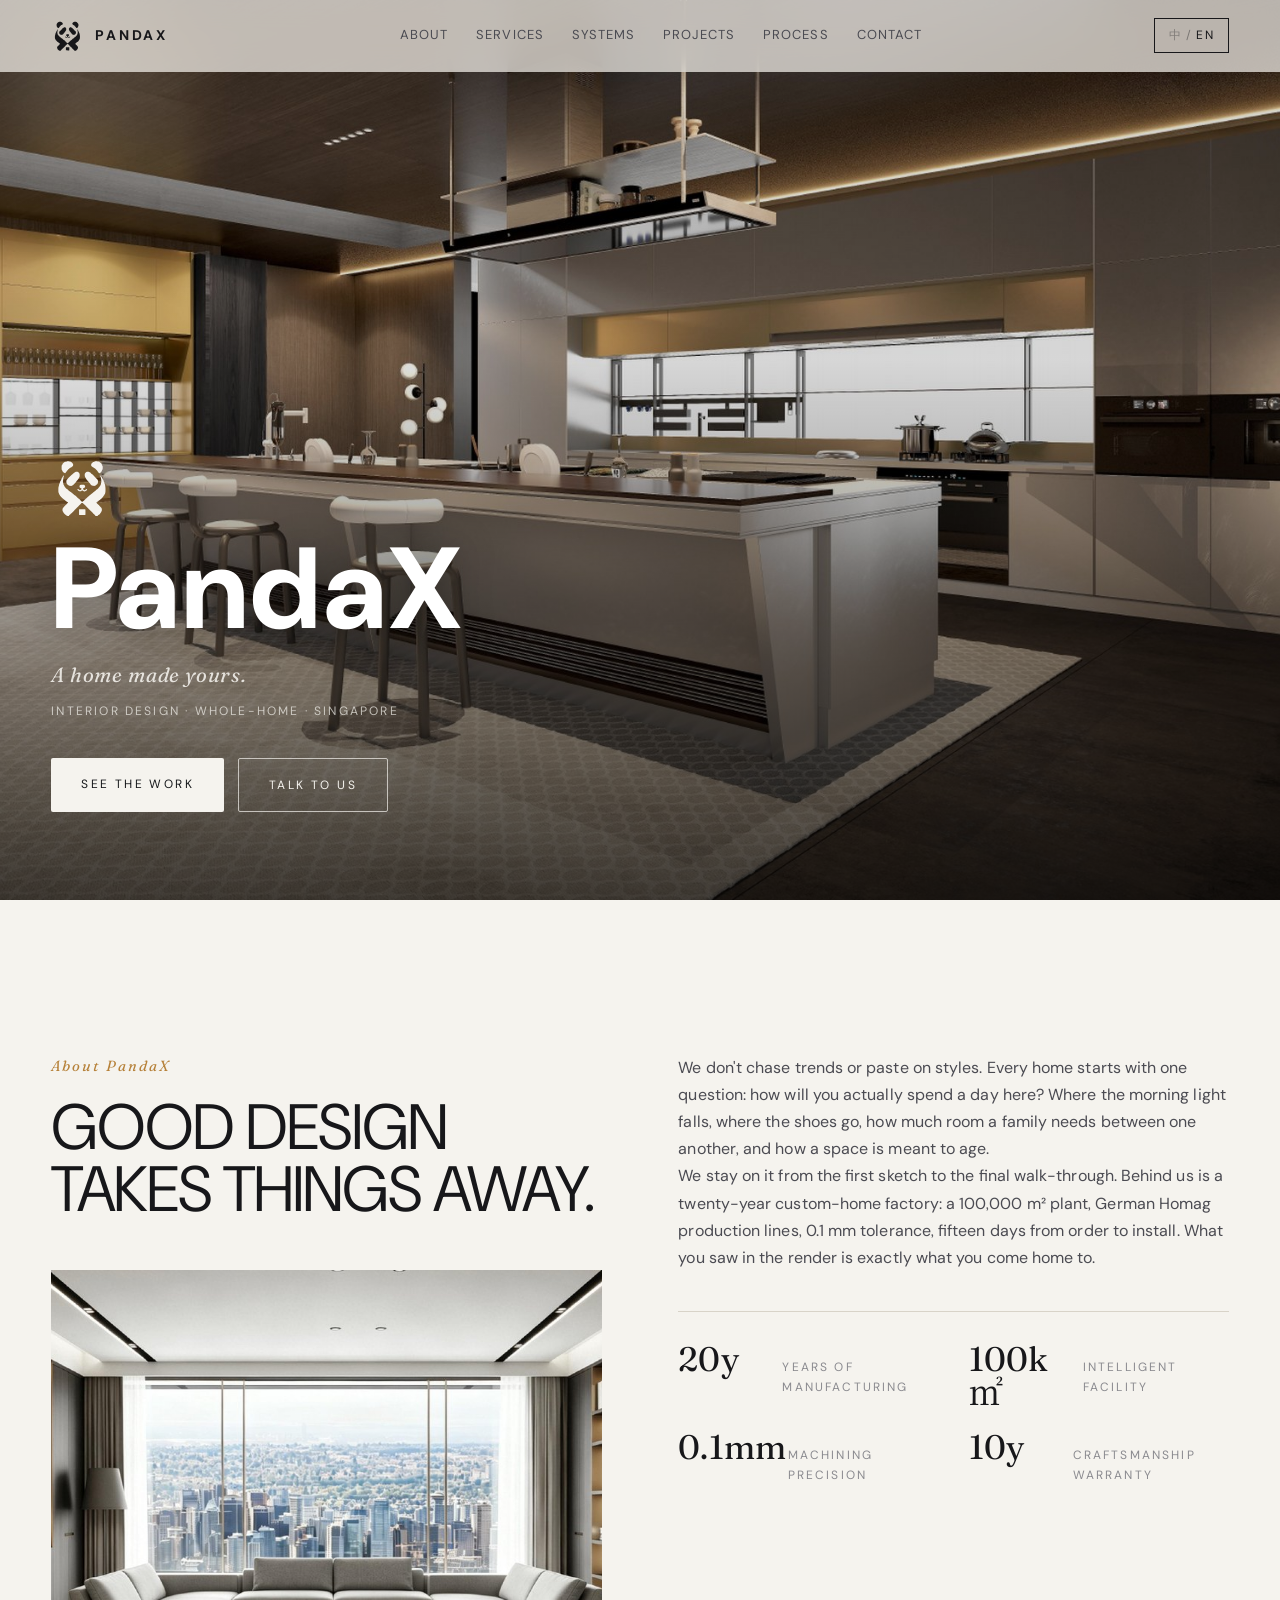
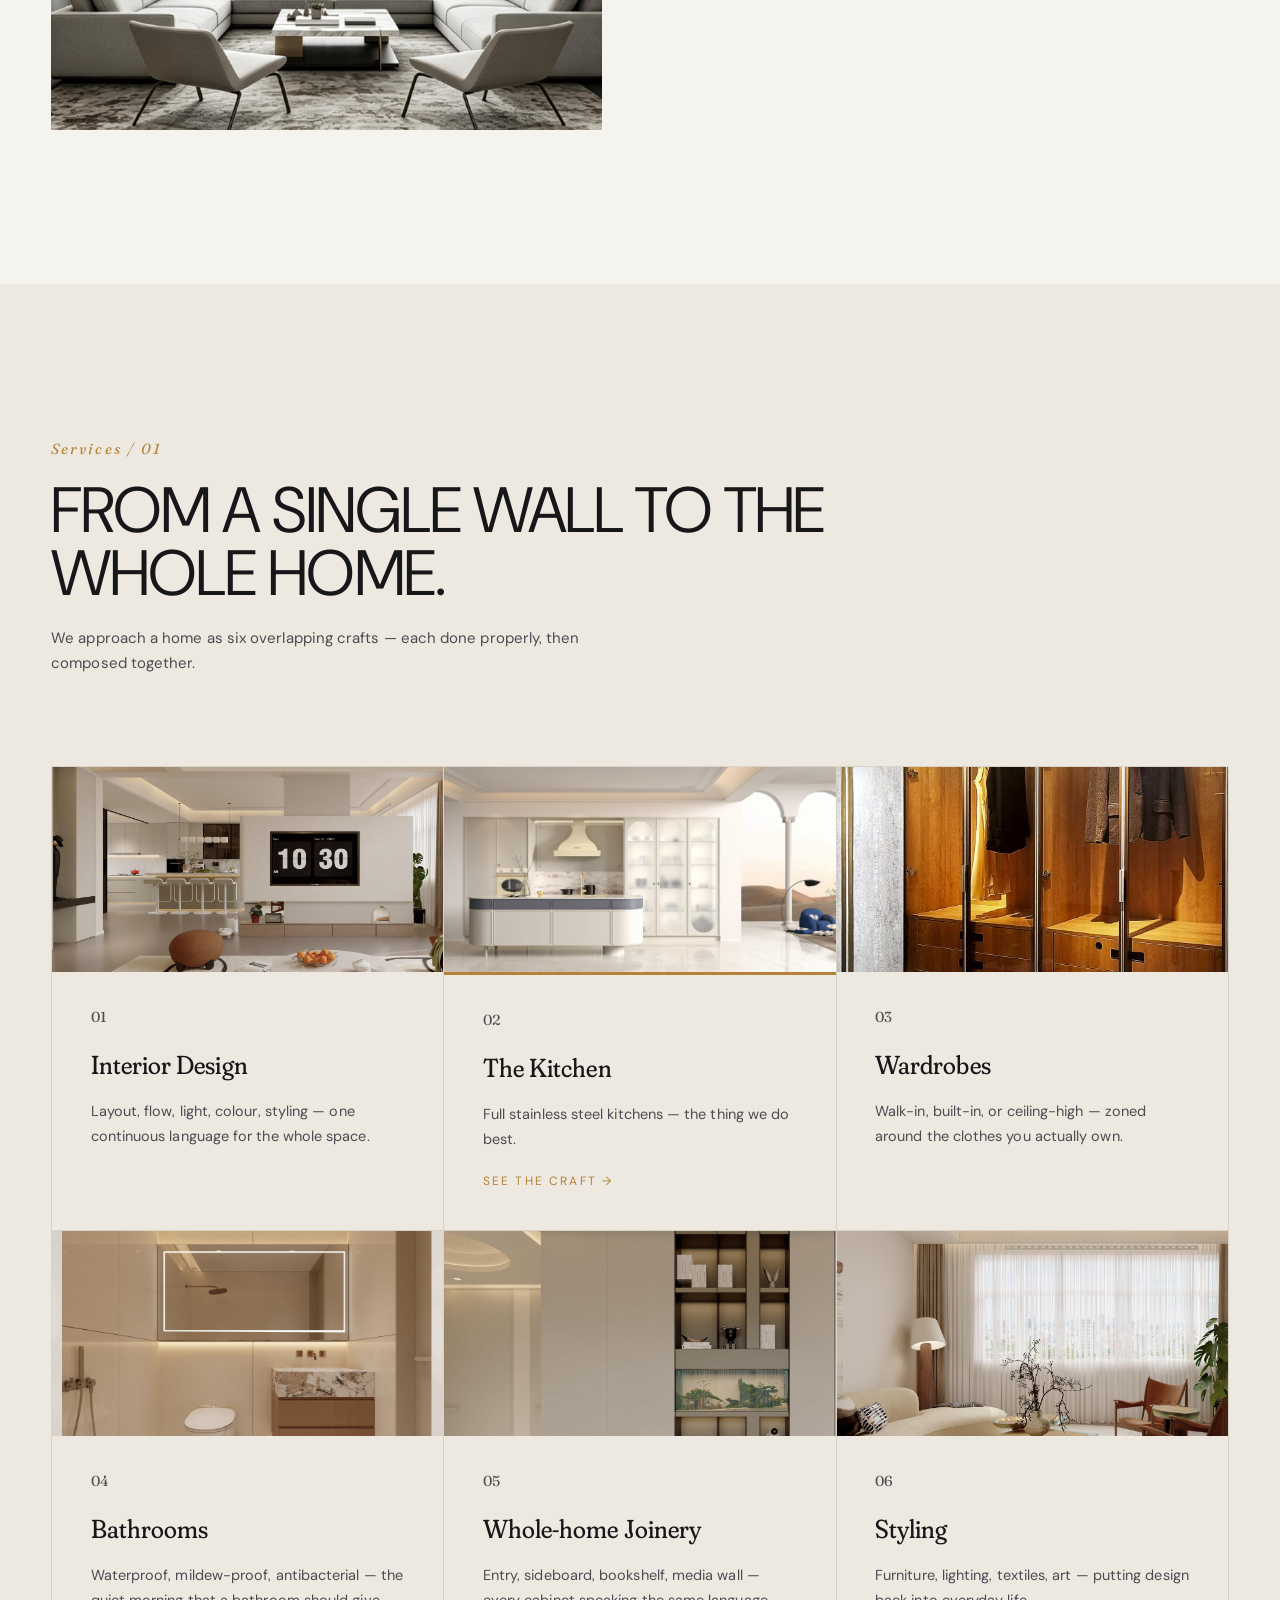
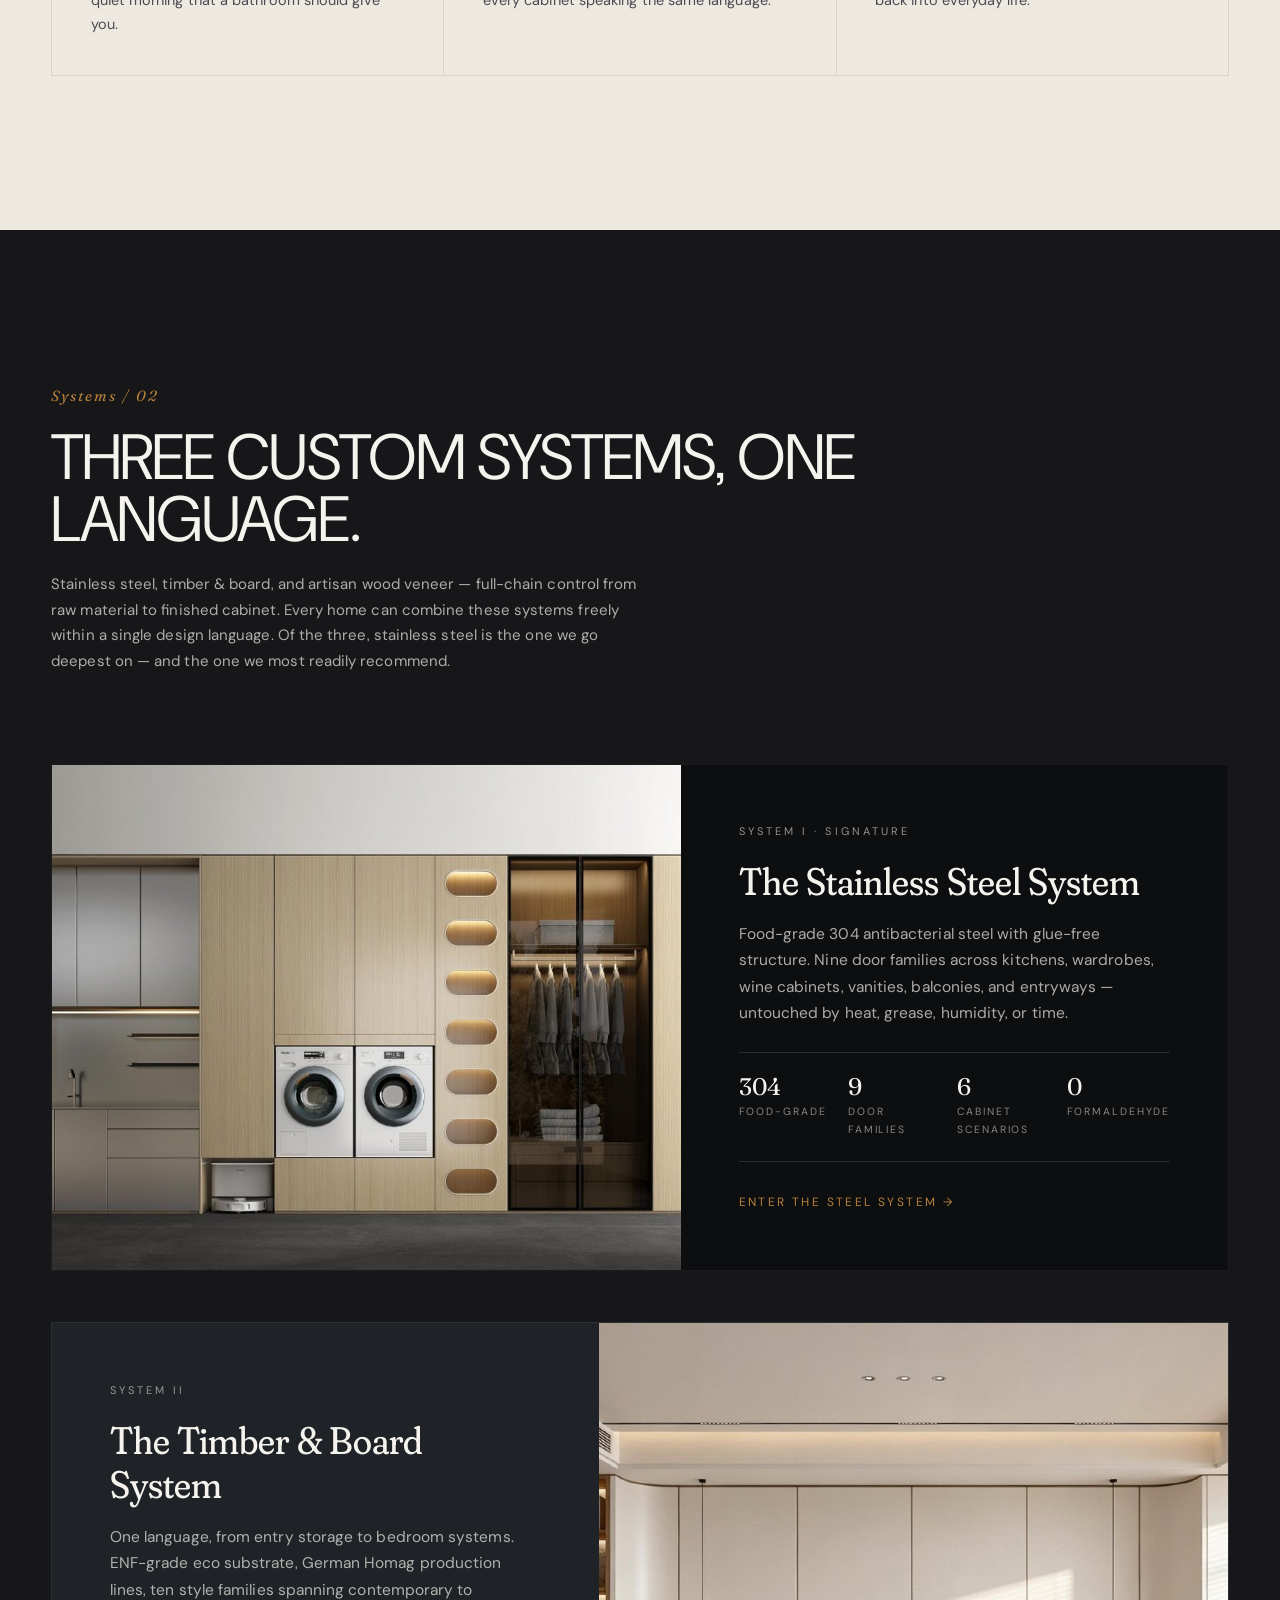
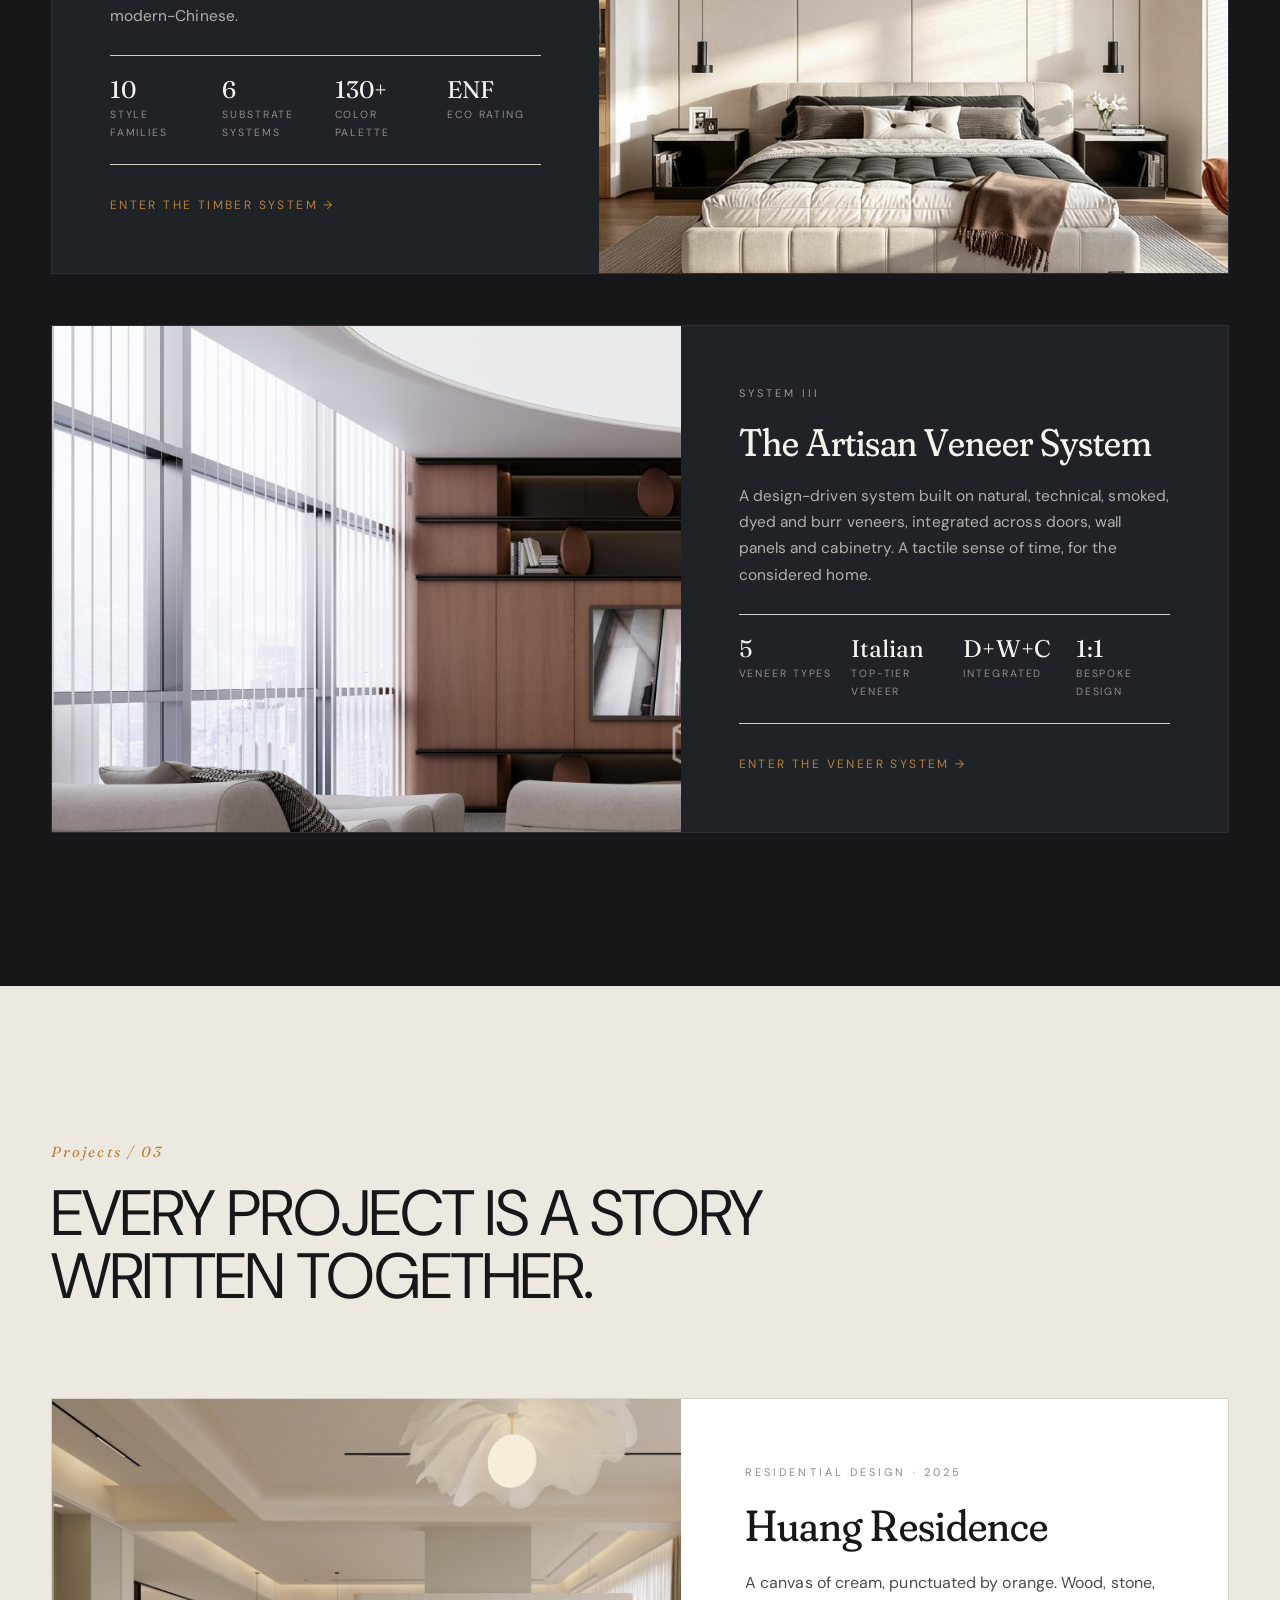
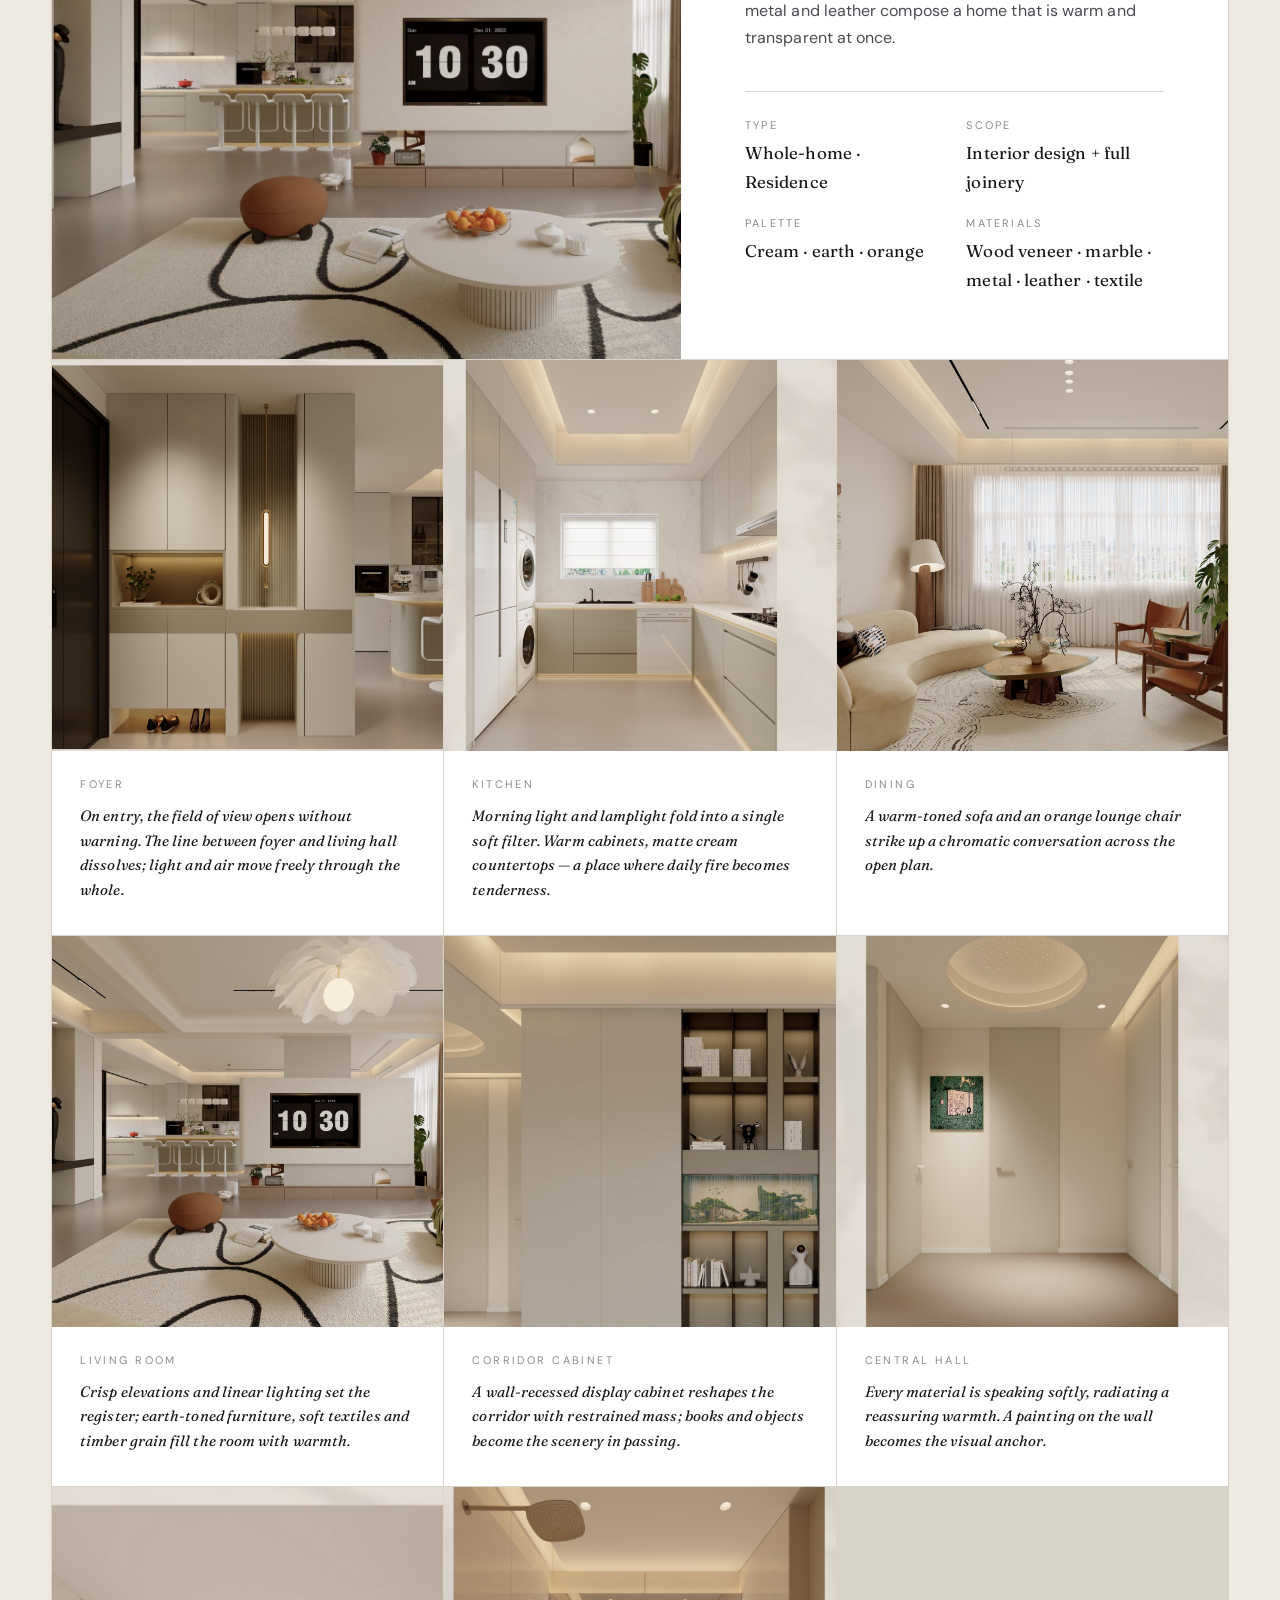
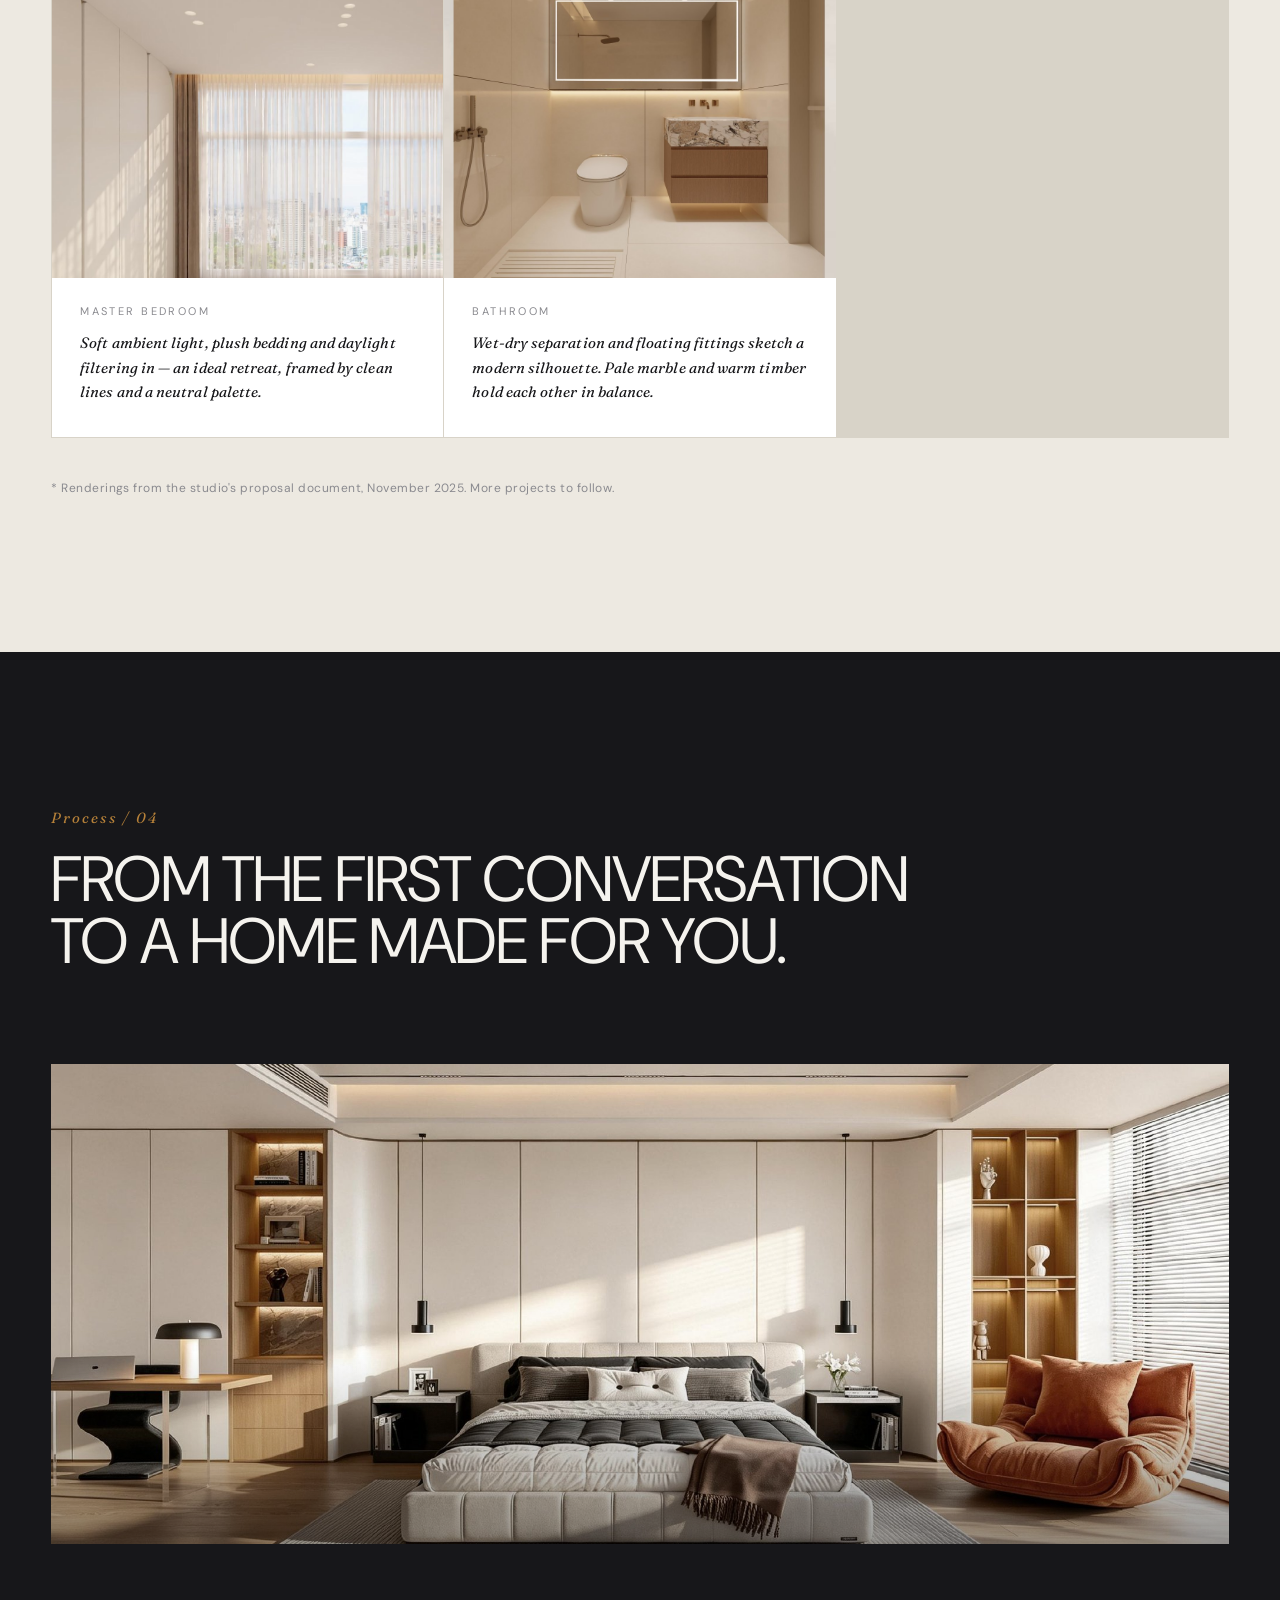
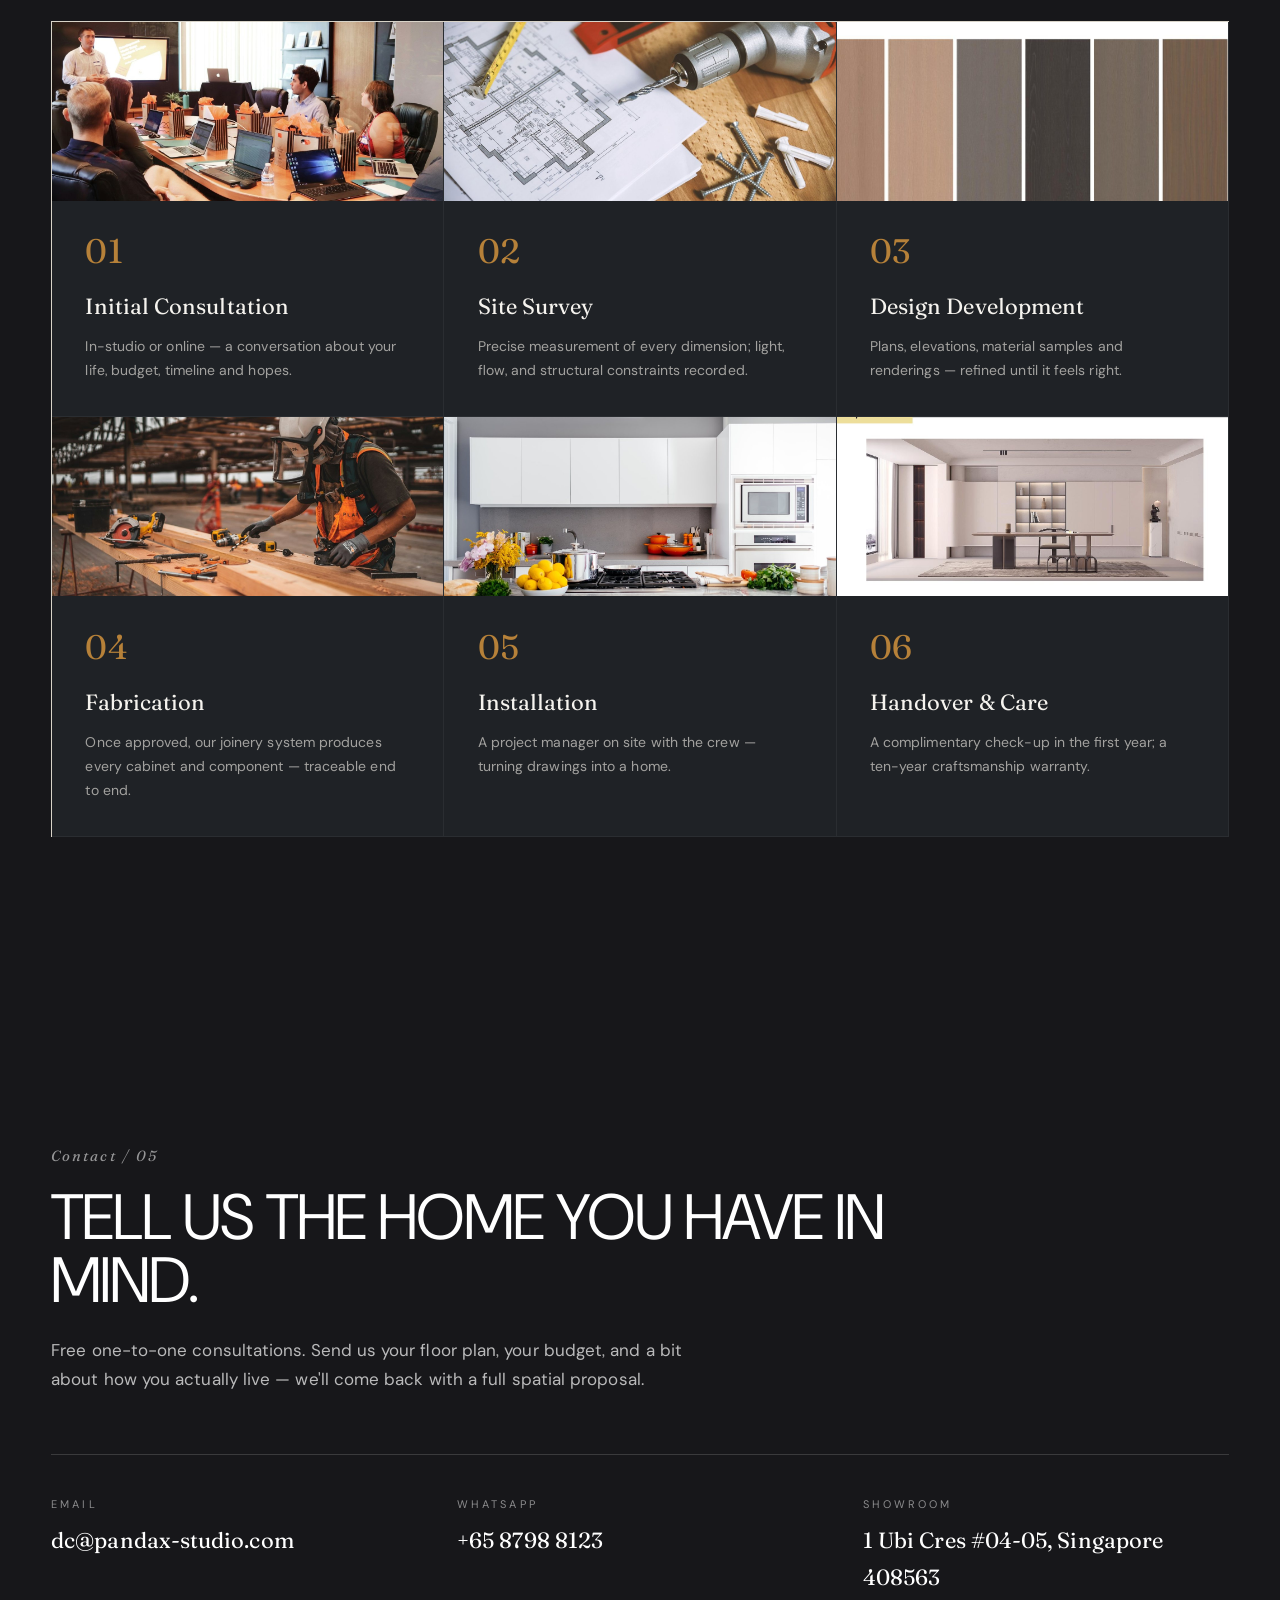
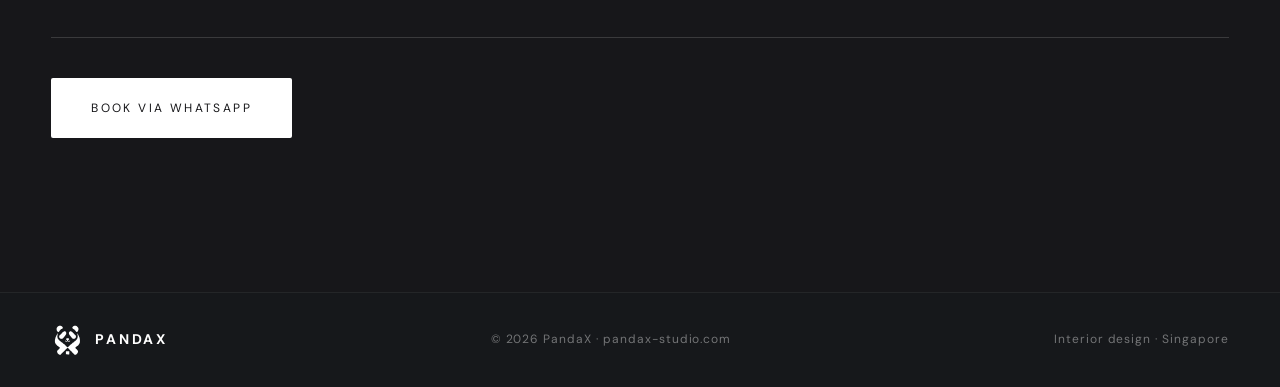
==== commit 9bc8a2d5: "feat: use the panda mark as the site identity Replace the PX badge with the trademark symbol in the " ====
--- a/index.html
+++ b/index.html
@@ -10,14 +10,16 @@
   <link rel="preconnect" href="https://fonts.googleapis.com">
   <link rel="preconnect" href="https://fonts.gstatic.com" crossorigin>
   <link href="https://fonts.googleapis.com/css2?family=DM+Sans:opsz,wght@9..40,300;9..40,400;9..40,500;9..40,700;9..40,800&family=Fraunces:ital,opsz,wght@0,9..144,300;0,9..144,400;0,9..144,500;1,9..144,400&family=Noto+Sans+SC:wght@400;700;900&family=Noto+Serif+SC:wght@300;400;500&display=swap" rel="stylesheet">
-  <link rel="stylesheet" href="styles.css?v=25" />
+  <link rel="icon" href="/assets/brand/mark.svg" type="image/svg+xml" />
+  <link rel="apple-touch-icon" href="/assets/brand/apple-touch.png" />
+  <link rel="stylesheet" href="styles.css?v=26" />
 </head>
 <body>
   <!-- NAV -->
   <header class="nav">
     <div class="nav__inner">
       <a href="/" class="nav__brand">
-        <span class="nav__mark">PX</span>
+        <span class="nav__mark" aria-hidden="true"></span>
         <span class="nav__name">PandaX</span>
       </a>
       <nav class="nav__links">
@@ -38,6 +40,7 @@
   <section id="top" class="hero">
     <div class="hero__bg"></div>
     <div class="hero__inner">
+      <span class="nav__mark hero__mark" aria-hidden="true"></span>
       <h1 class="hero__title">PandaX</h1>
       <p class="hero__tag" data-zh="家，因你而成" data-en="A home made yours.">家，因你而成</p>
       <p class="hero__lede" data-zh="新加坡室内设计 · 整屋定制" data-en="Interior design · whole-home · Singapore">新加坡室内设计 · 整屋定制</p>
@@ -421,8 +424,8 @@
   <footer class="foot">
     <div class="foot__inner">
       <div class="foot__brand">
-        <span class="nav__mark">PX</span>
-        <span>PandaX</span>
+        <span class="nav__mark" aria-hidden="true"></span>
+        <span class="nav__name">PandaX</span>
       </div>
       <p class="foot__meta">© <span id="year"></span> PandaX · pandax-studio.com</p>
       <p class="foot__meta" data-zh="空间设计 · 新加坡" data-en="Interior design · Singapore">空间设计 · 新加坡</p>
--- a/styles.css
+++ b/styles.css
@@ -100,15 +100,22 @@
   justify-content: space-between;
   gap: 24px;
 }
-.nav__brand { display: flex; align-items: center; gap: 12px; }
+.nav__brand { display: flex; align-items: center; gap: 10px; }
 .nav__mark {
-  display: inline-grid; place-items: center;
+  display: block;
   width: 34px; height: 34px;
-  background: var(--ink); color: var(--bg);
-  font-family: var(--serif); font-size: 15px; letter-spacing: .04em;
-  border-radius: 50%;
-}
-.nav__name { font-family: var(--serif); font-size: 20px; letter-spacing: .02em; }
+  flex: none;
+  background: currentColor;
+  -webkit-mask: url("/assets/brand/mark.svg") center / contain no-repeat;
+  mask: url("/assets/brand/mark.svg") center / contain no-repeat;
+}
+.nav__name {
+  font-family: var(--sans);
+  font-weight: 700;
+  font-size: 14px;
+  letter-spacing: .2em;
+  text-transform: uppercase;
+}
 .nav__name em { font-style: italic; color: var(--ink-2); font-weight: 300; }
 
 .nav__links { display: flex; gap: 28px; }
@@ -163,6 +170,7 @@
   mix-blend-mode: overlay;
 }
 .hero__inner { max-width: var(--max); margin: 0 auto; width: 100%; position: relative; z-index: 1; }
+.hero__mark { width: 64px; height: 64px; margin-bottom: 18px; }
 .hero__title {
   font-family: var(--serif);
   font-weight: 300;
@@ -547,7 +555,7 @@
   gap: 20px; flex-wrap: wrap;
   font-size: 12px; letter-spacing: .08em;
 }
-.foot__brand { display: flex; align-items: center; gap: 12px; color: #fff; font-family: var(--serif); }
+.foot__brand { display: flex; align-items: center; gap: 10px; color: #fff; }
 .foot__meta { color: rgba(255,255,255,0.4); }
 
 /* ---------- Services ---------- */
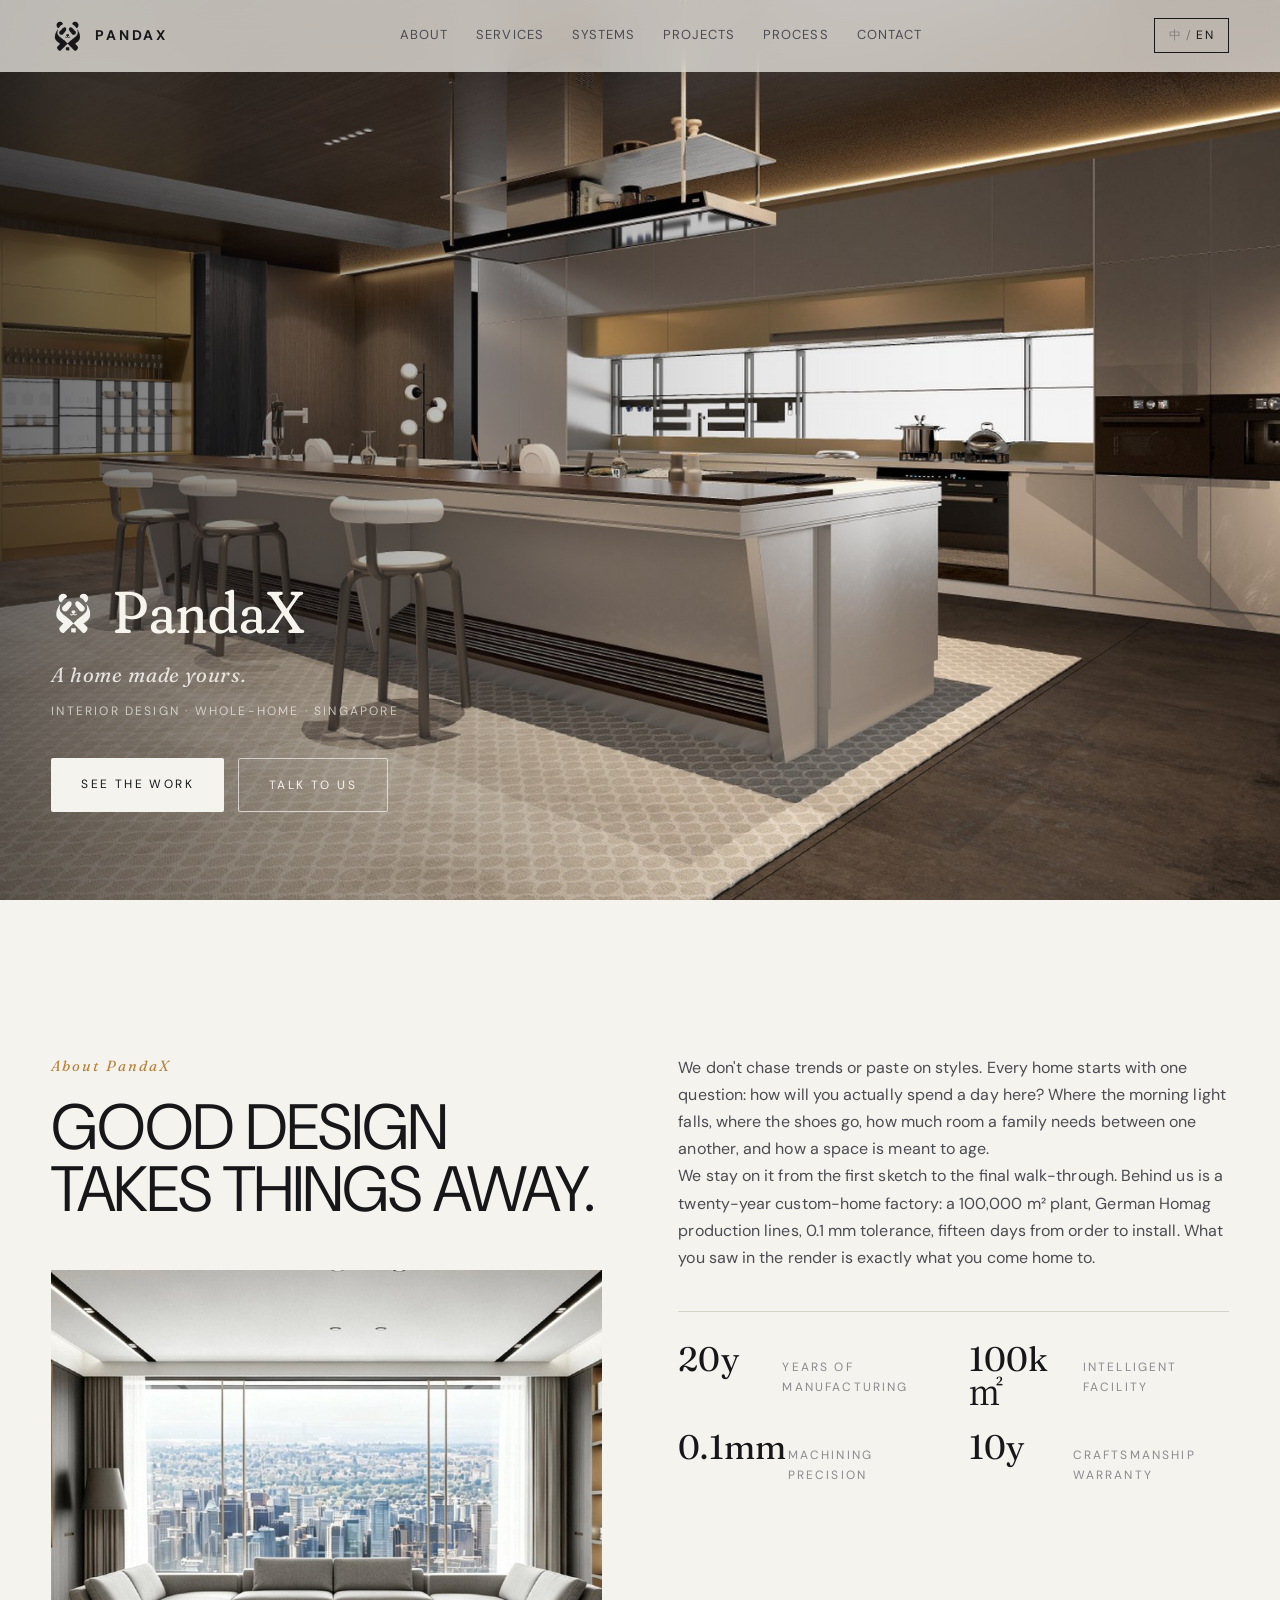
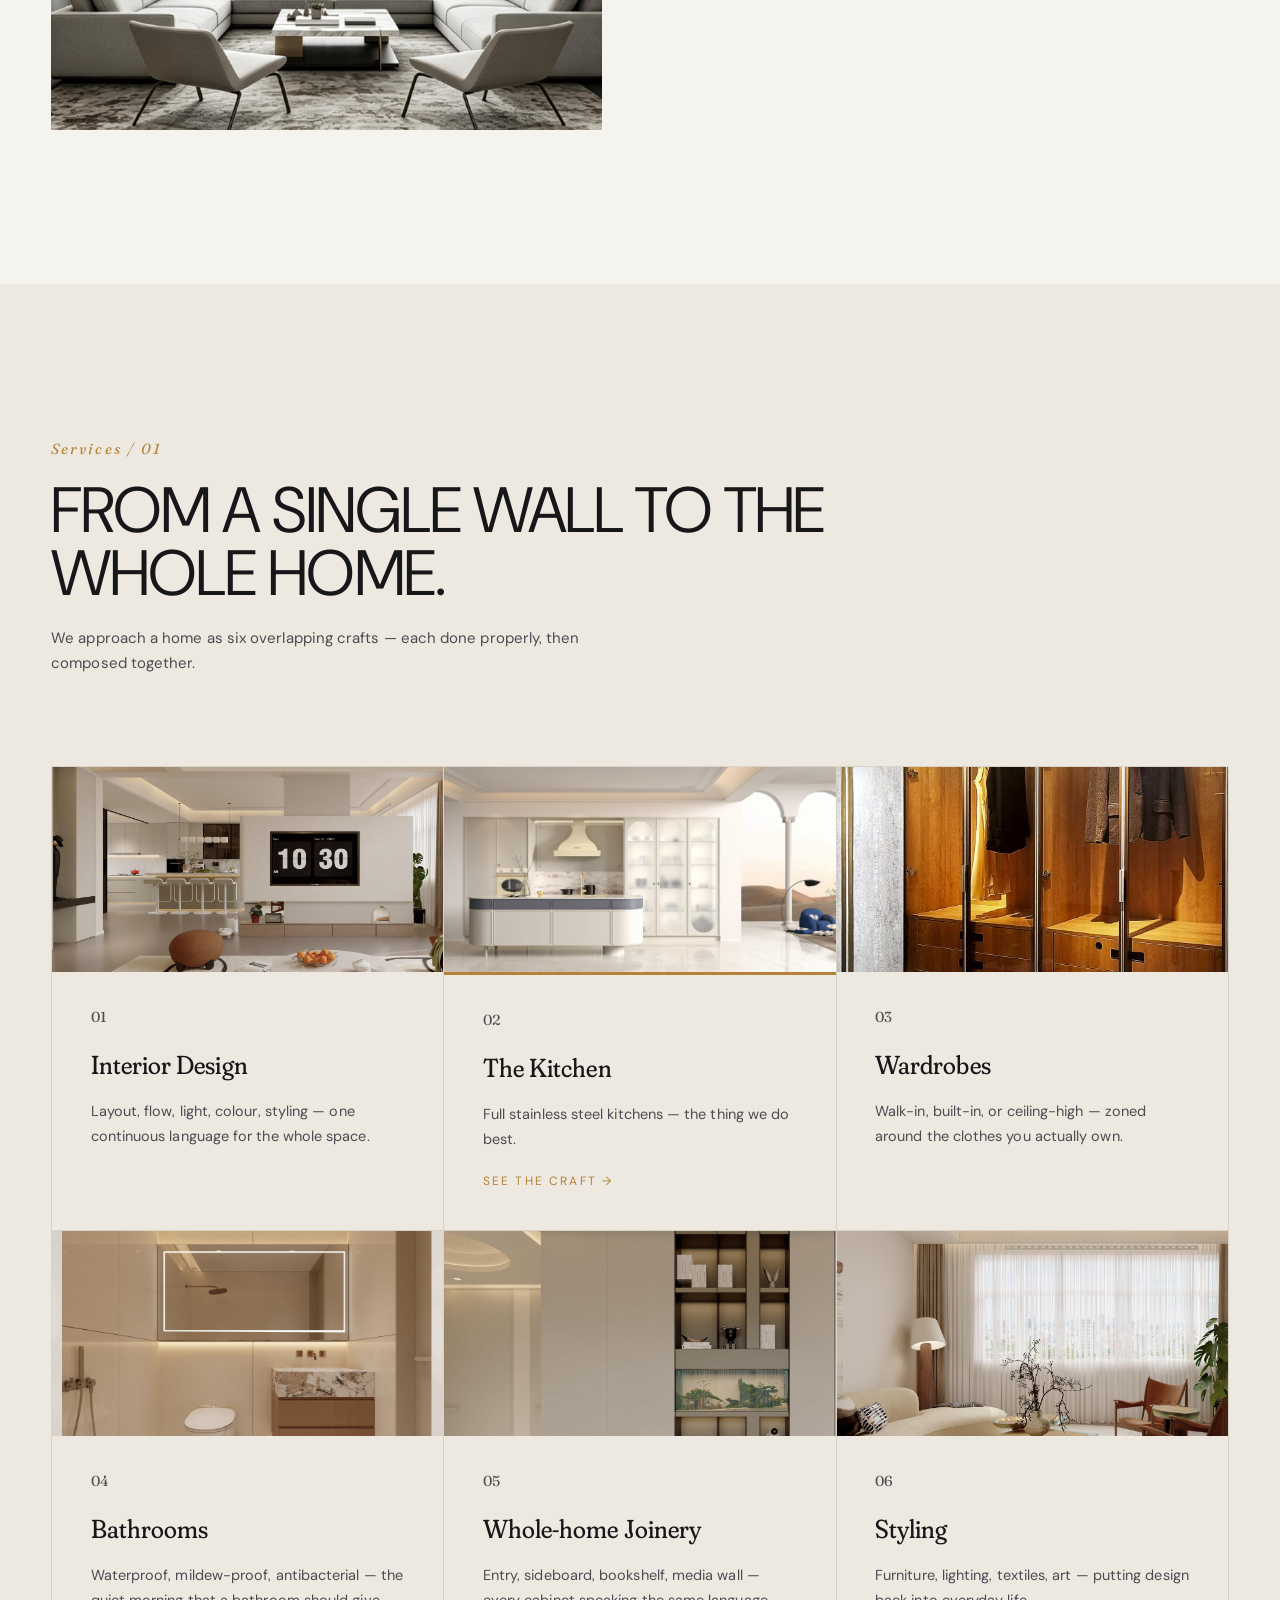
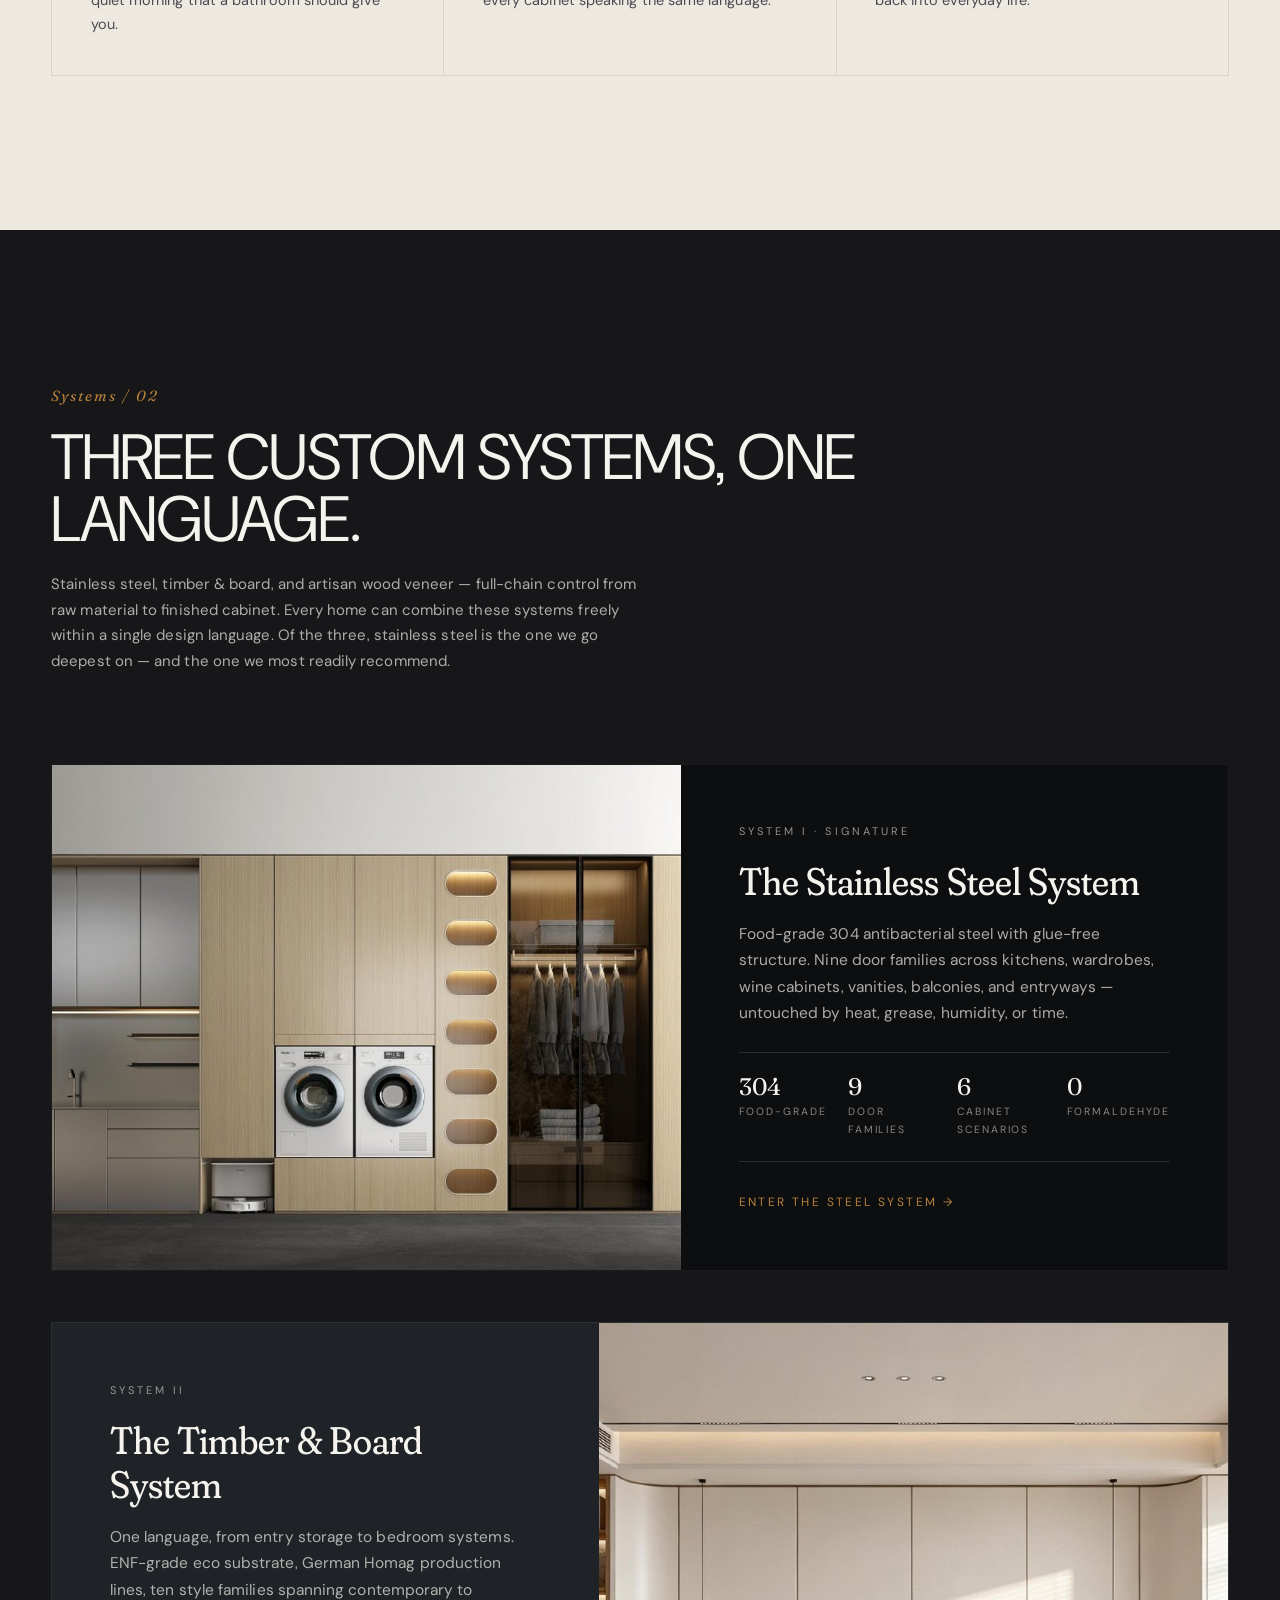
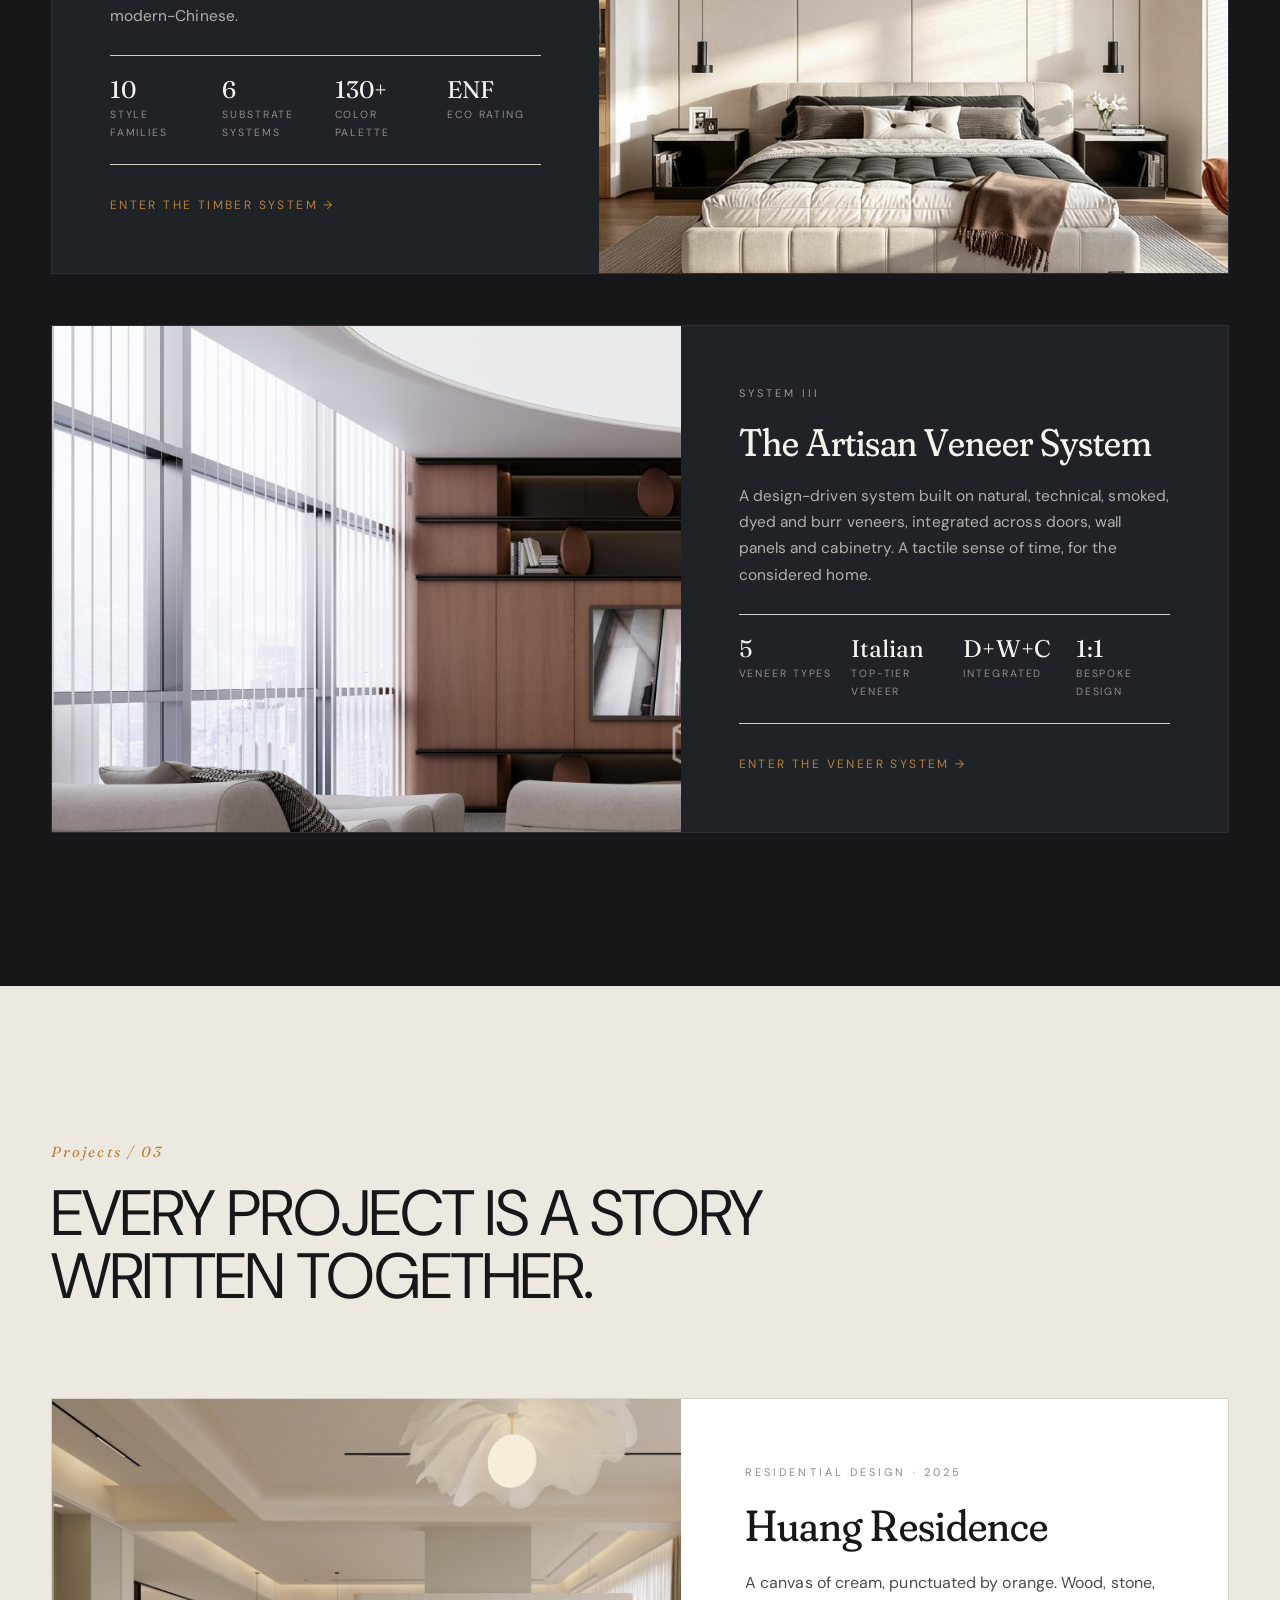
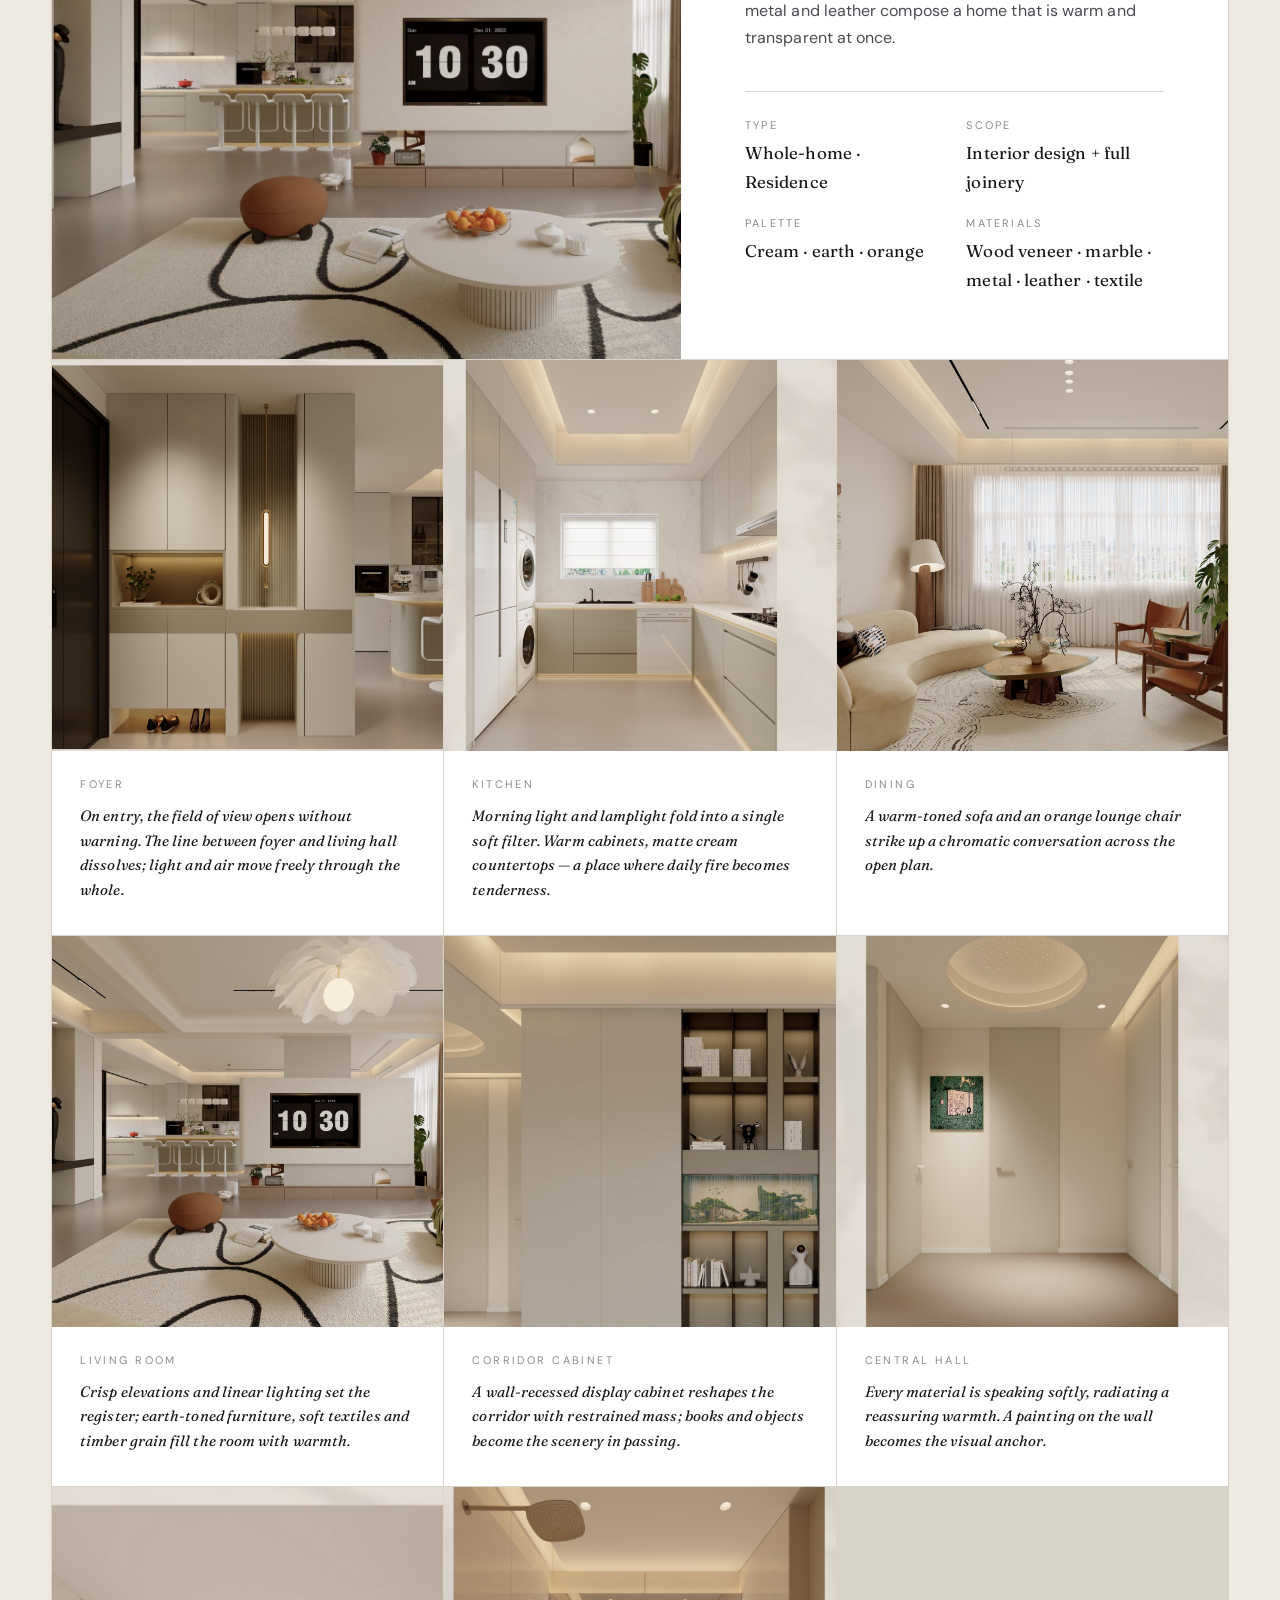
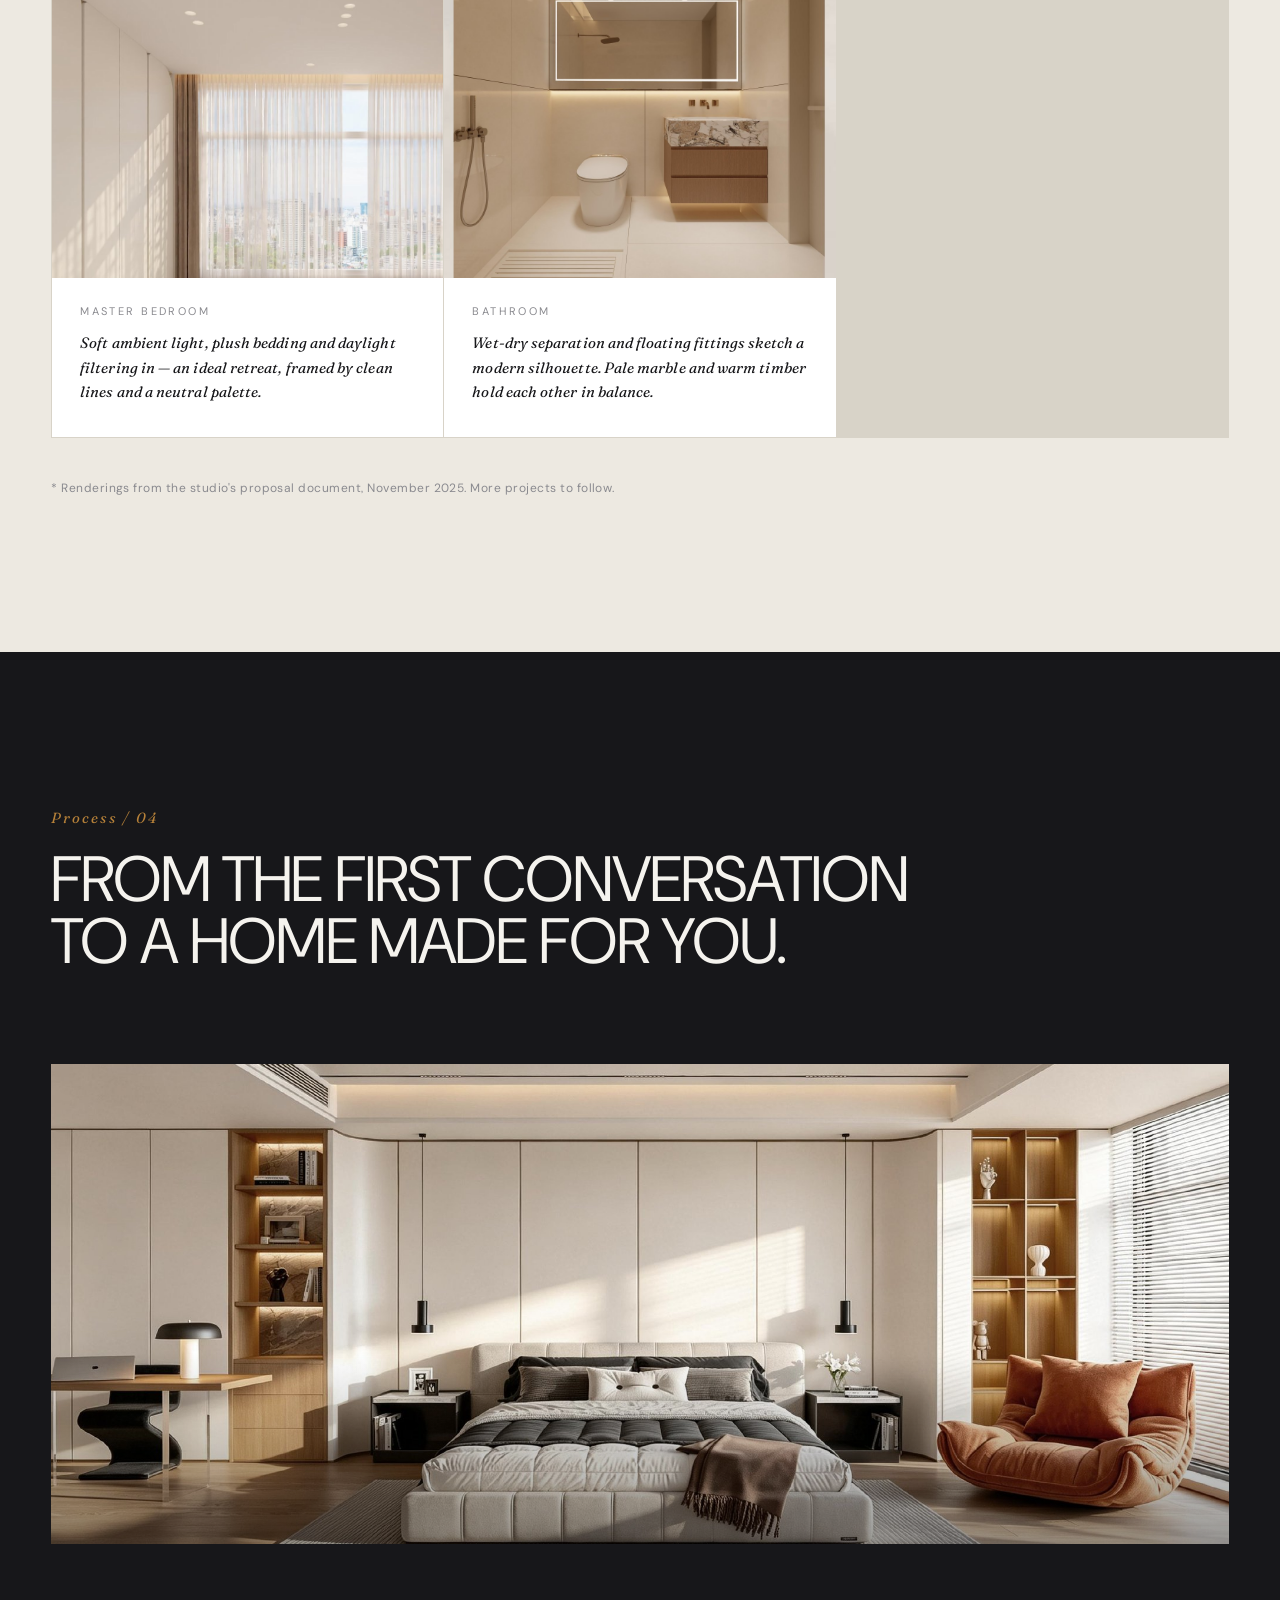
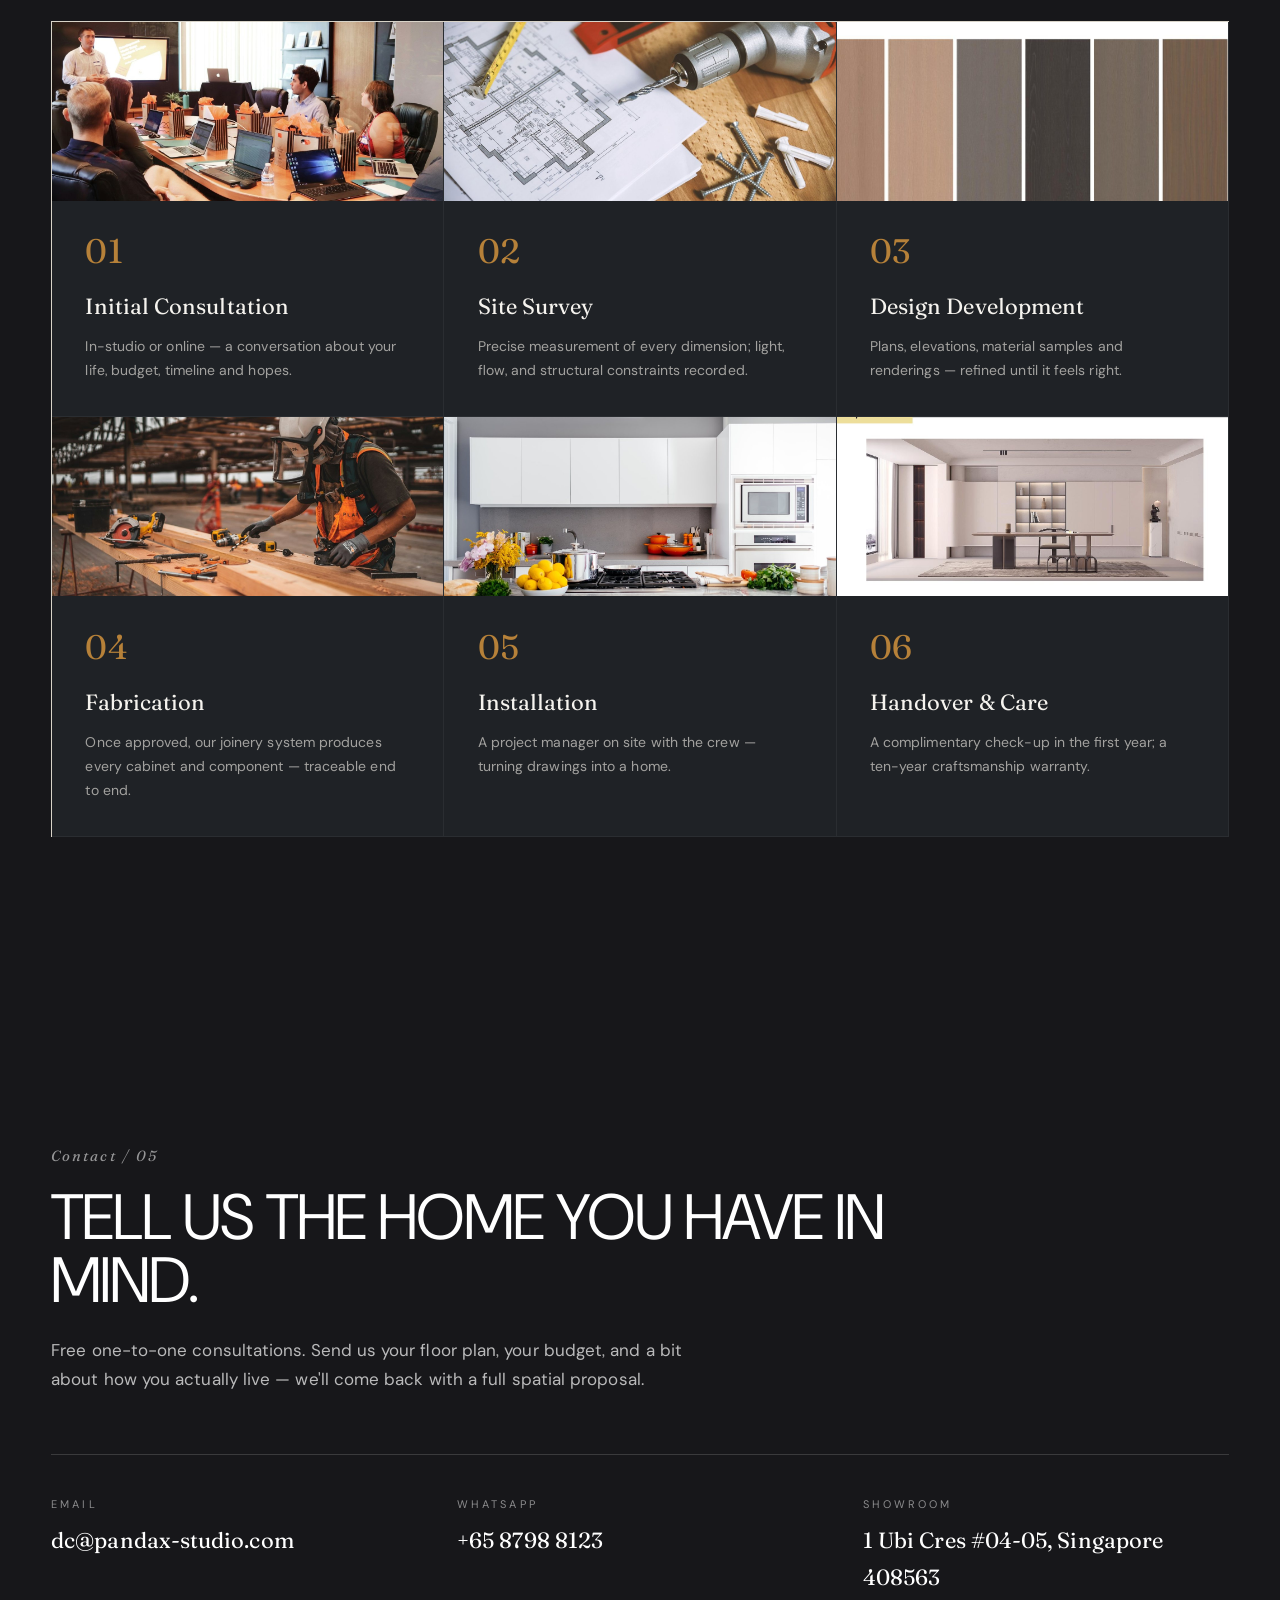
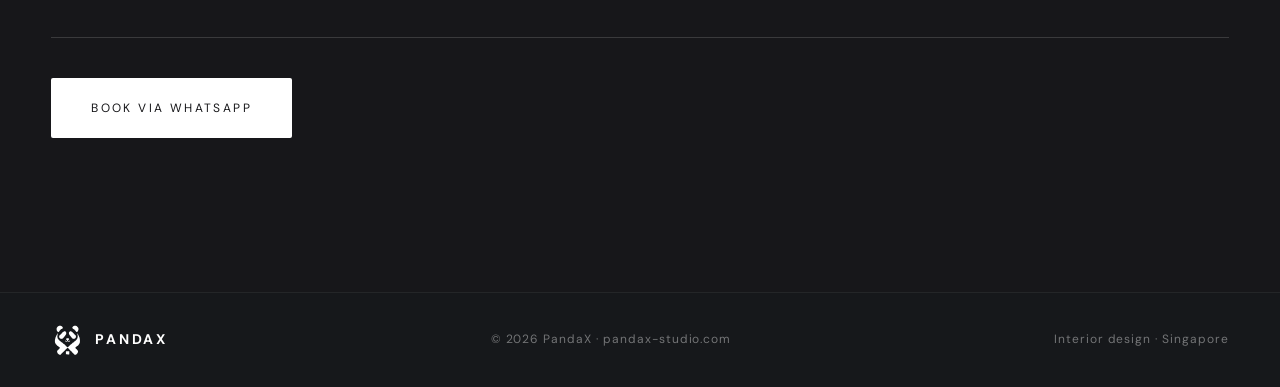
==== commit d4bfe2bc: "feat: set the hero name into the kitchen, not over it Keep PandaX as a light serif lockup and open t" ====
--- a/index.html
+++ b/index.html
@@ -12,7 +12,7 @@
   <link href="https://fonts.googleapis.com/css2?family=DM+Sans:opsz,wght@9..40,300;9..40,400;9..40,500;9..40,700;9..40,800&family=Fraunces:ital,opsz,wght@0,9..144,300;0,9..144,400;0,9..144,500;1,9..144,400&family=Noto+Sans+SC:wght@400;700;900&family=Noto+Serif+SC:wght@300;400;500&display=swap" rel="stylesheet">
   <link rel="icon" href="/assets/brand/mark.svg" type="image/svg+xml" />
   <link rel="apple-touch-icon" href="/assets/brand/apple-touch.png" />
-  <link rel="stylesheet" href="styles.css?v=26" />
+  <link rel="stylesheet" href="styles.css?v=27" />
 </head>
 <body>
   <!-- NAV -->
@@ -40,8 +40,10 @@
   <section id="top" class="hero">
     <div class="hero__bg"></div>
     <div class="hero__inner">
-      <span class="nav__mark hero__mark" aria-hidden="true"></span>
-      <h1 class="hero__title">PandaX</h1>
+      <div class="hero__brand">
+        <span class="nav__mark hero__mark" aria-hidden="true"></span>
+        <h1 class="hero__title">PandaX</h1>
+      </div>
       <p class="hero__tag" data-zh="家，因你而成" data-en="A home made yours.">家，因你而成</p>
       <p class="hero__lede" data-zh="新加坡室内设计 · 整屋定制" data-en="Interior design · whole-home · Singapore">新加坡室内设计 · 整屋定制</p>
       <div class="hero__cta">
--- a/styles.css
+++ b/styles.css
@@ -154,7 +154,7 @@
 .hero__bg {
   position: absolute; inset: 0;
   background:
-    linear-gradient(180deg, rgba(0,0,0,0.18) 0%, rgba(0,0,0,0.12) 40%, rgba(0,0,0,0.72) 100%),
+    linear-gradient(90deg, rgba(14,14,16,0.62) 0%, rgba(14,14,16,0.28) 34%, rgba(14,14,16,0.06) 58%, rgba(14,14,16,0) 74%),
     url("assets/hero/main.jpg?v=5") center 40% / cover no-repeat;
   z-index: -2;
 }
@@ -170,7 +170,8 @@
   mix-blend-mode: overlay;
 }
 .hero__inner { max-width: var(--max); margin: 0 auto; width: 100%; position: relative; z-index: 1; }
-.hero__mark { width: 64px; height: 64px; margin-bottom: 18px; }
+.hero__brand { display: flex; align-items: center; gap: 16px; margin-bottom: 16px; }
+.hero__mark { width: 46px; height: 46px; margin: 0; }
 .hero__title {
   font-family: var(--serif);
   font-weight: 300;
@@ -1240,22 +1241,22 @@
   text-shadow: none;
 }
 .hero__title {
-  color: #ffffff;
-  font-family: var(--sans);
-  font-weight: 800;
+  color: #f7f4ee;
+  font-family: var(--serif);
+  font-weight: 400;
   text-transform: none;
-  font-size: clamp(56px, 9vw, 128px);
-  line-height: 0.9;
-  letter-spacing: 0.02em;
+  font-size: clamp(40px, 4.6vw, 64px);
+  line-height: 1;
+  letter-spacing: 0.01em;
   max-width: none;
-  margin: 0 0 16px;
+  margin: 0;
   -webkit-text-stroke: 0;
-  text-shadow: 0 4px 40px rgba(0, 0, 0, 0.35);
+  text-shadow: none;
 }
 html[lang="zh-CN"] .hero__title {
-  font-family: var(--sans);
-  font-weight: 800;
-  letter-spacing: 0.02em;
+  font-family: var(--serif);
+  font-weight: 400;
+  letter-spacing: 0.01em;
 }
 .hero__title span { display: inline; padding-left: 0; font-style: normal; }
 .hero__tag {
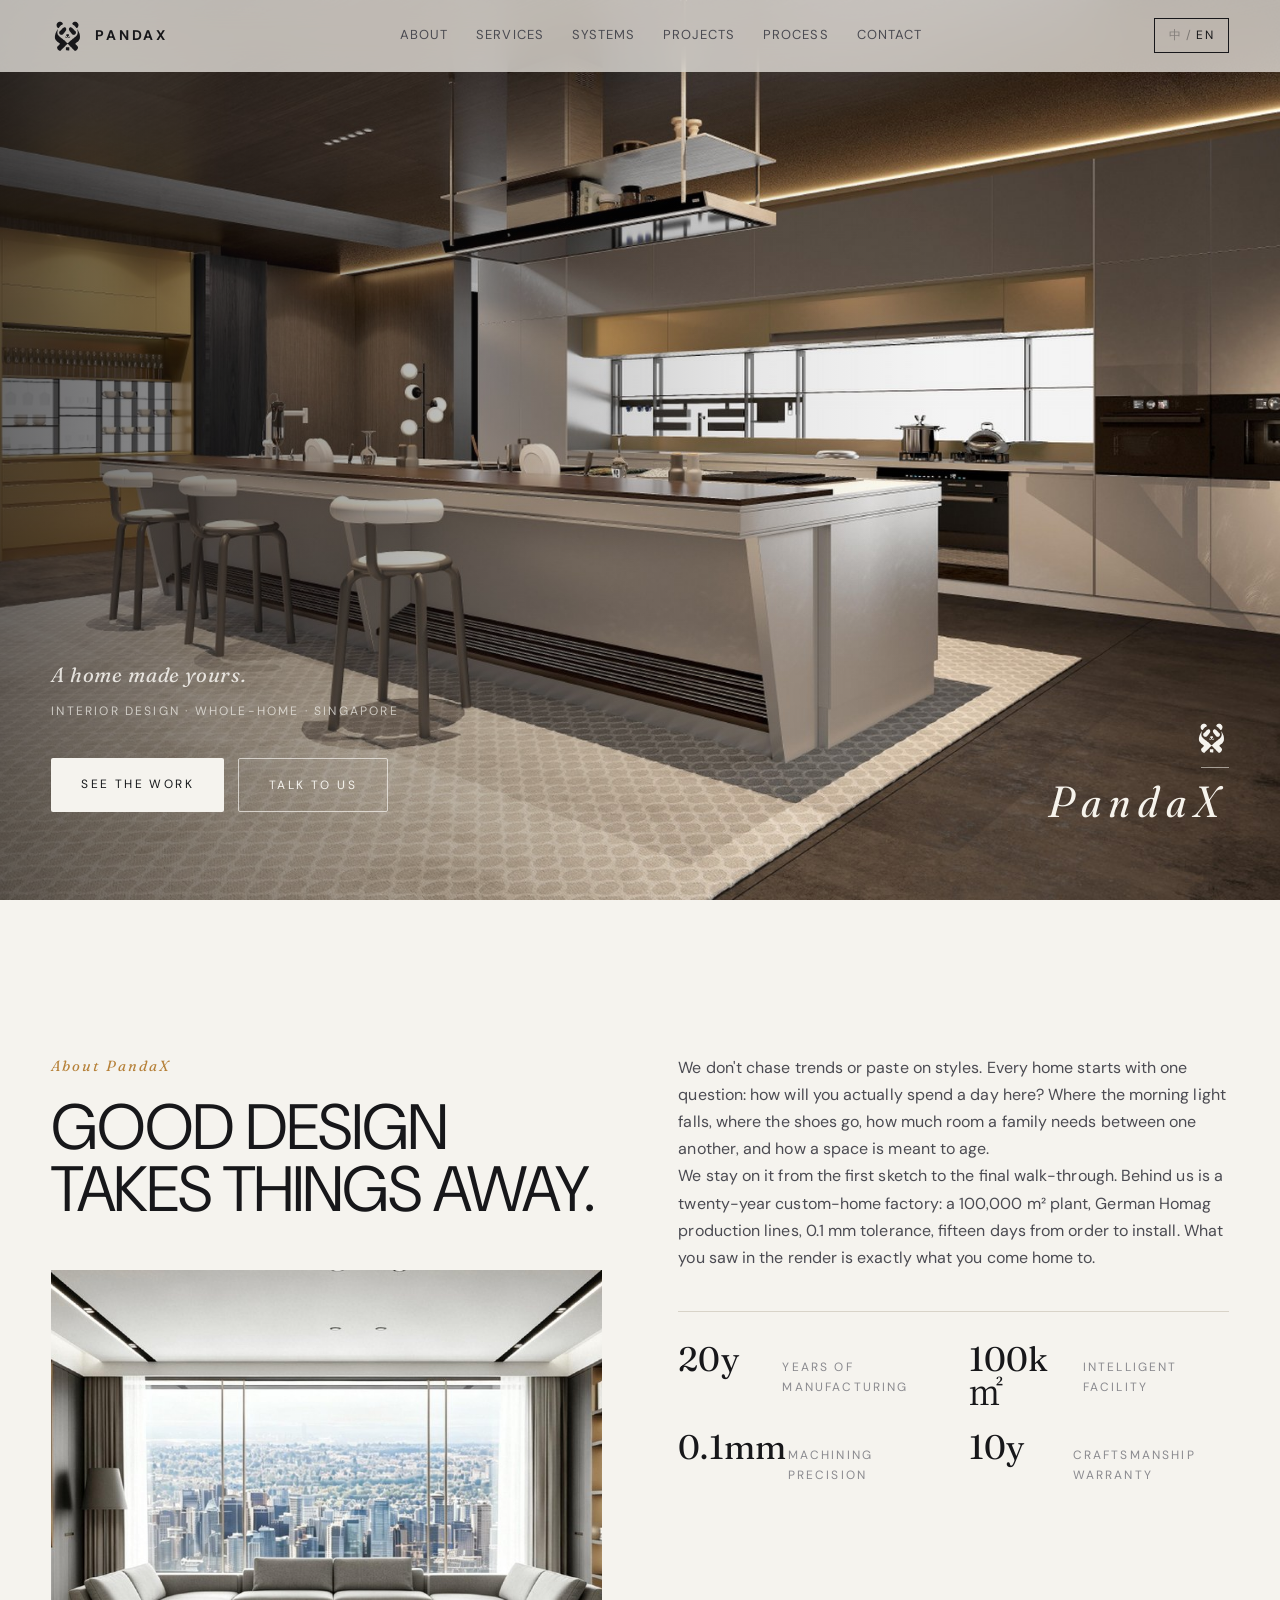
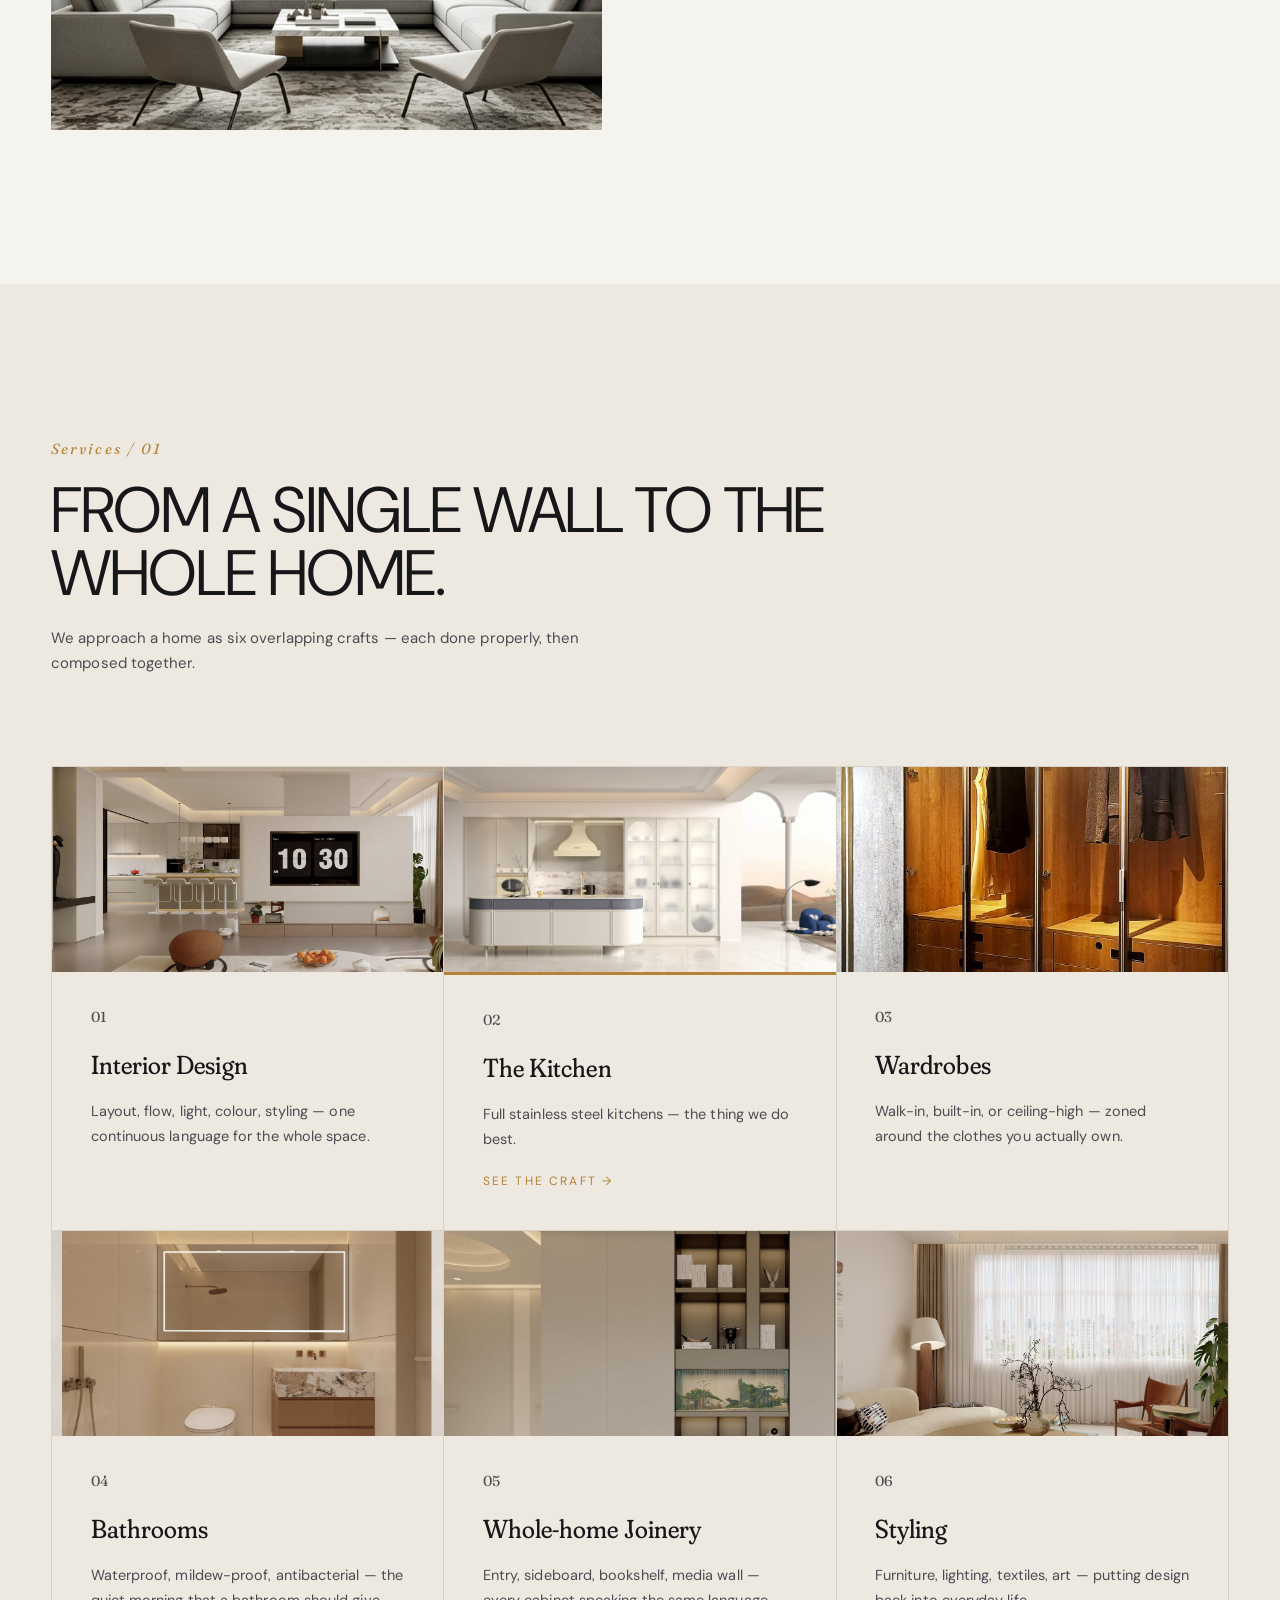
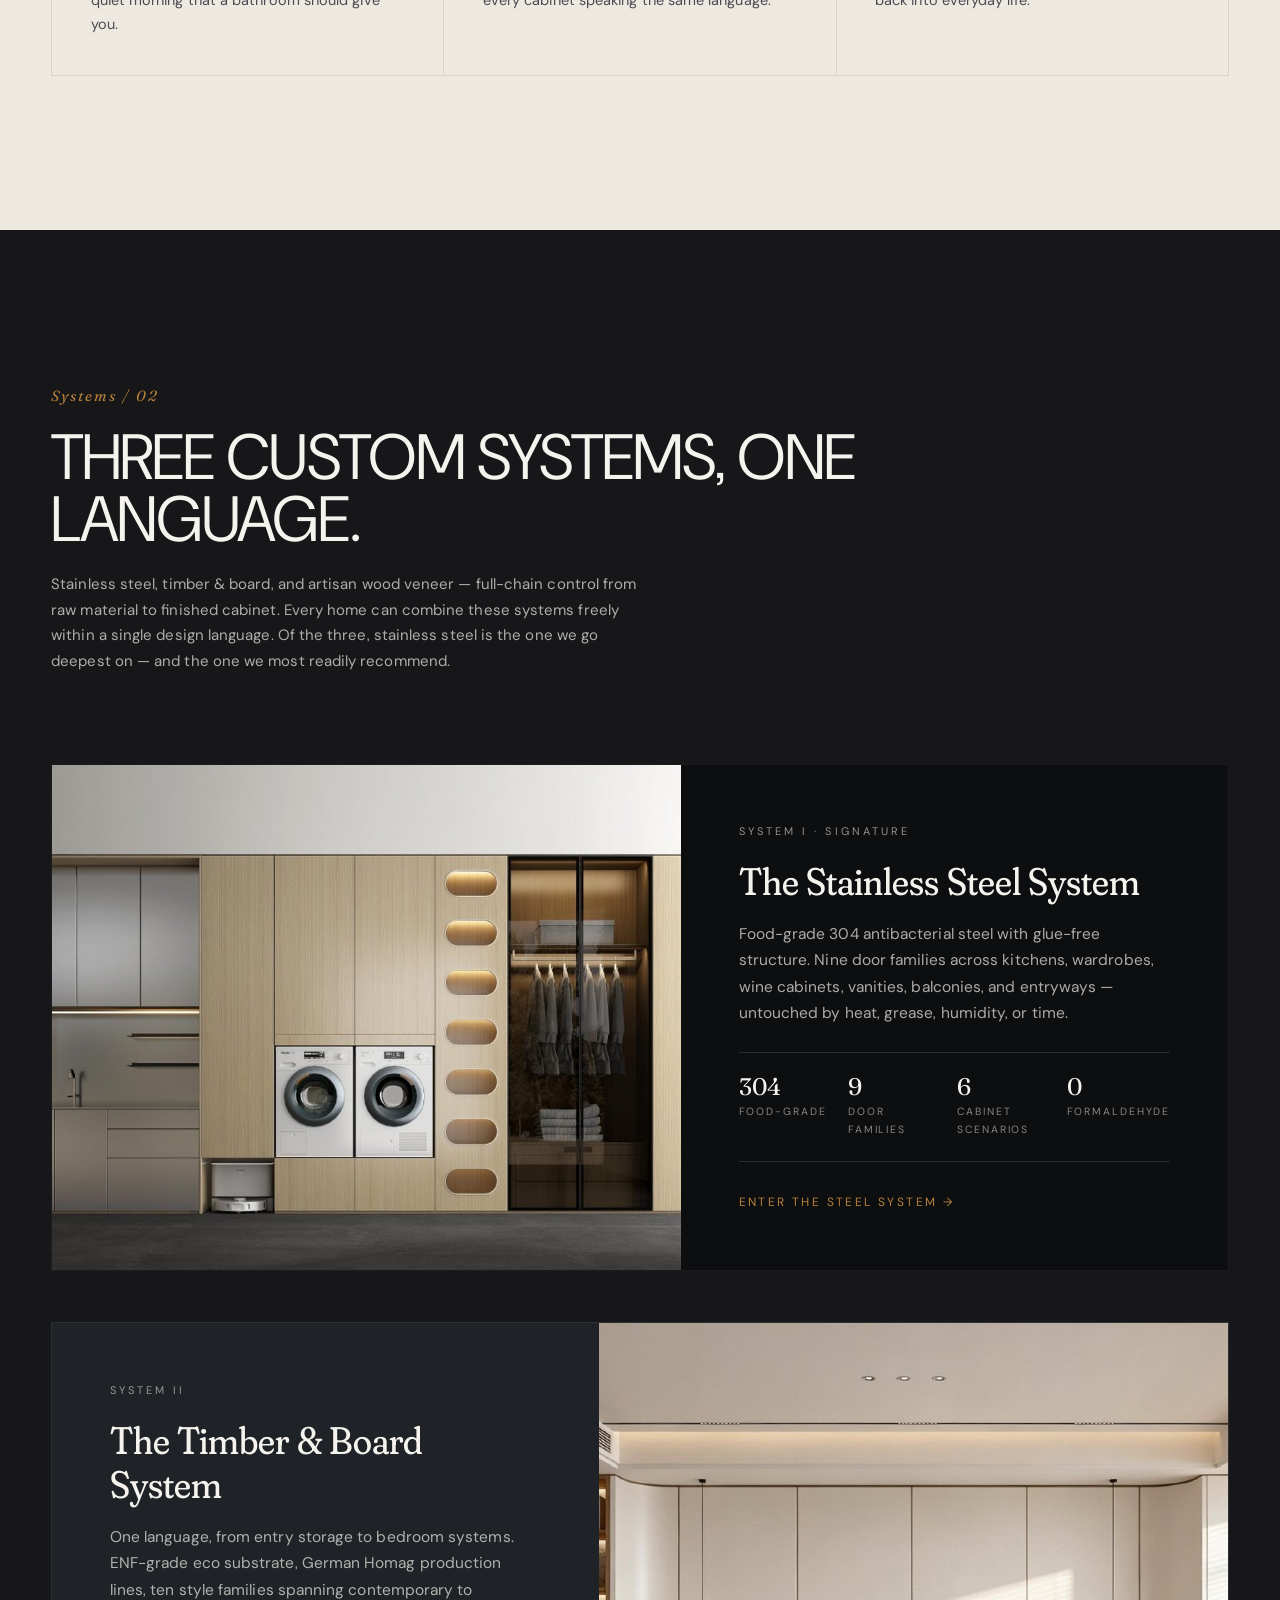
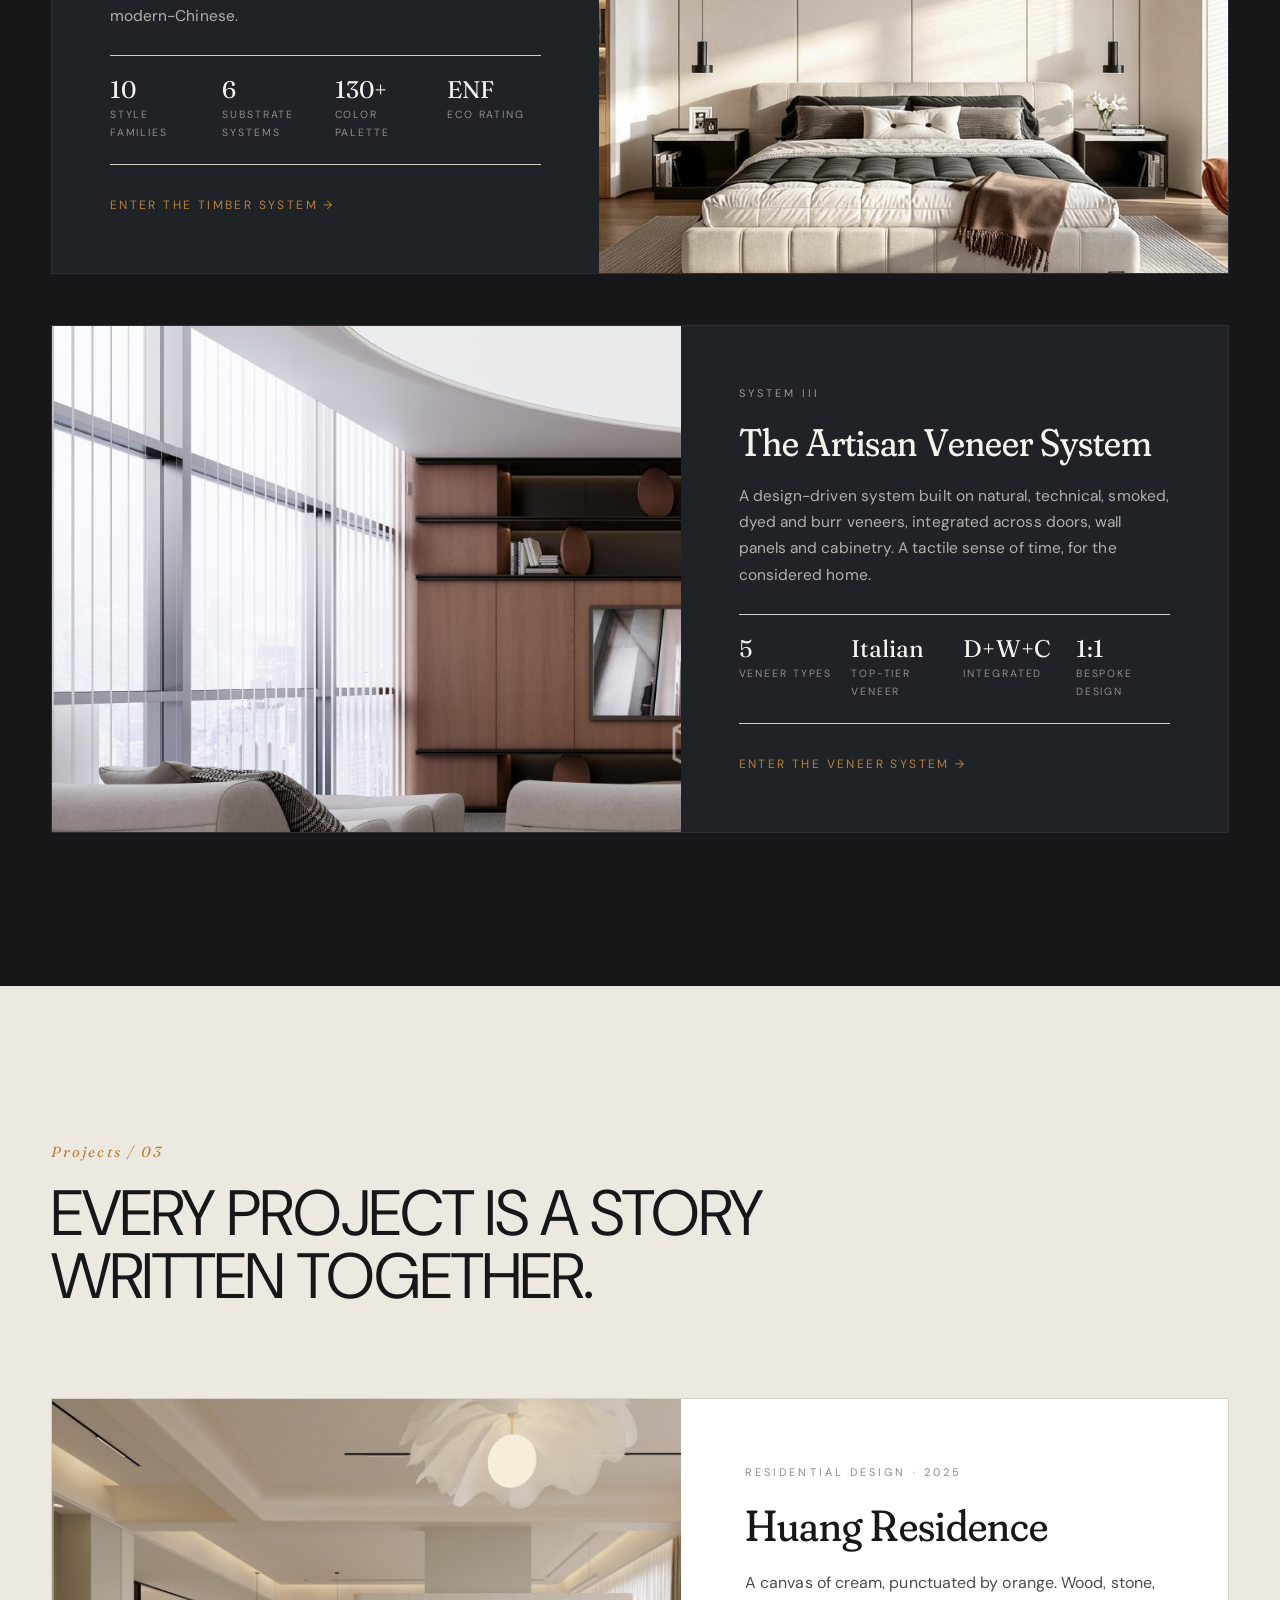
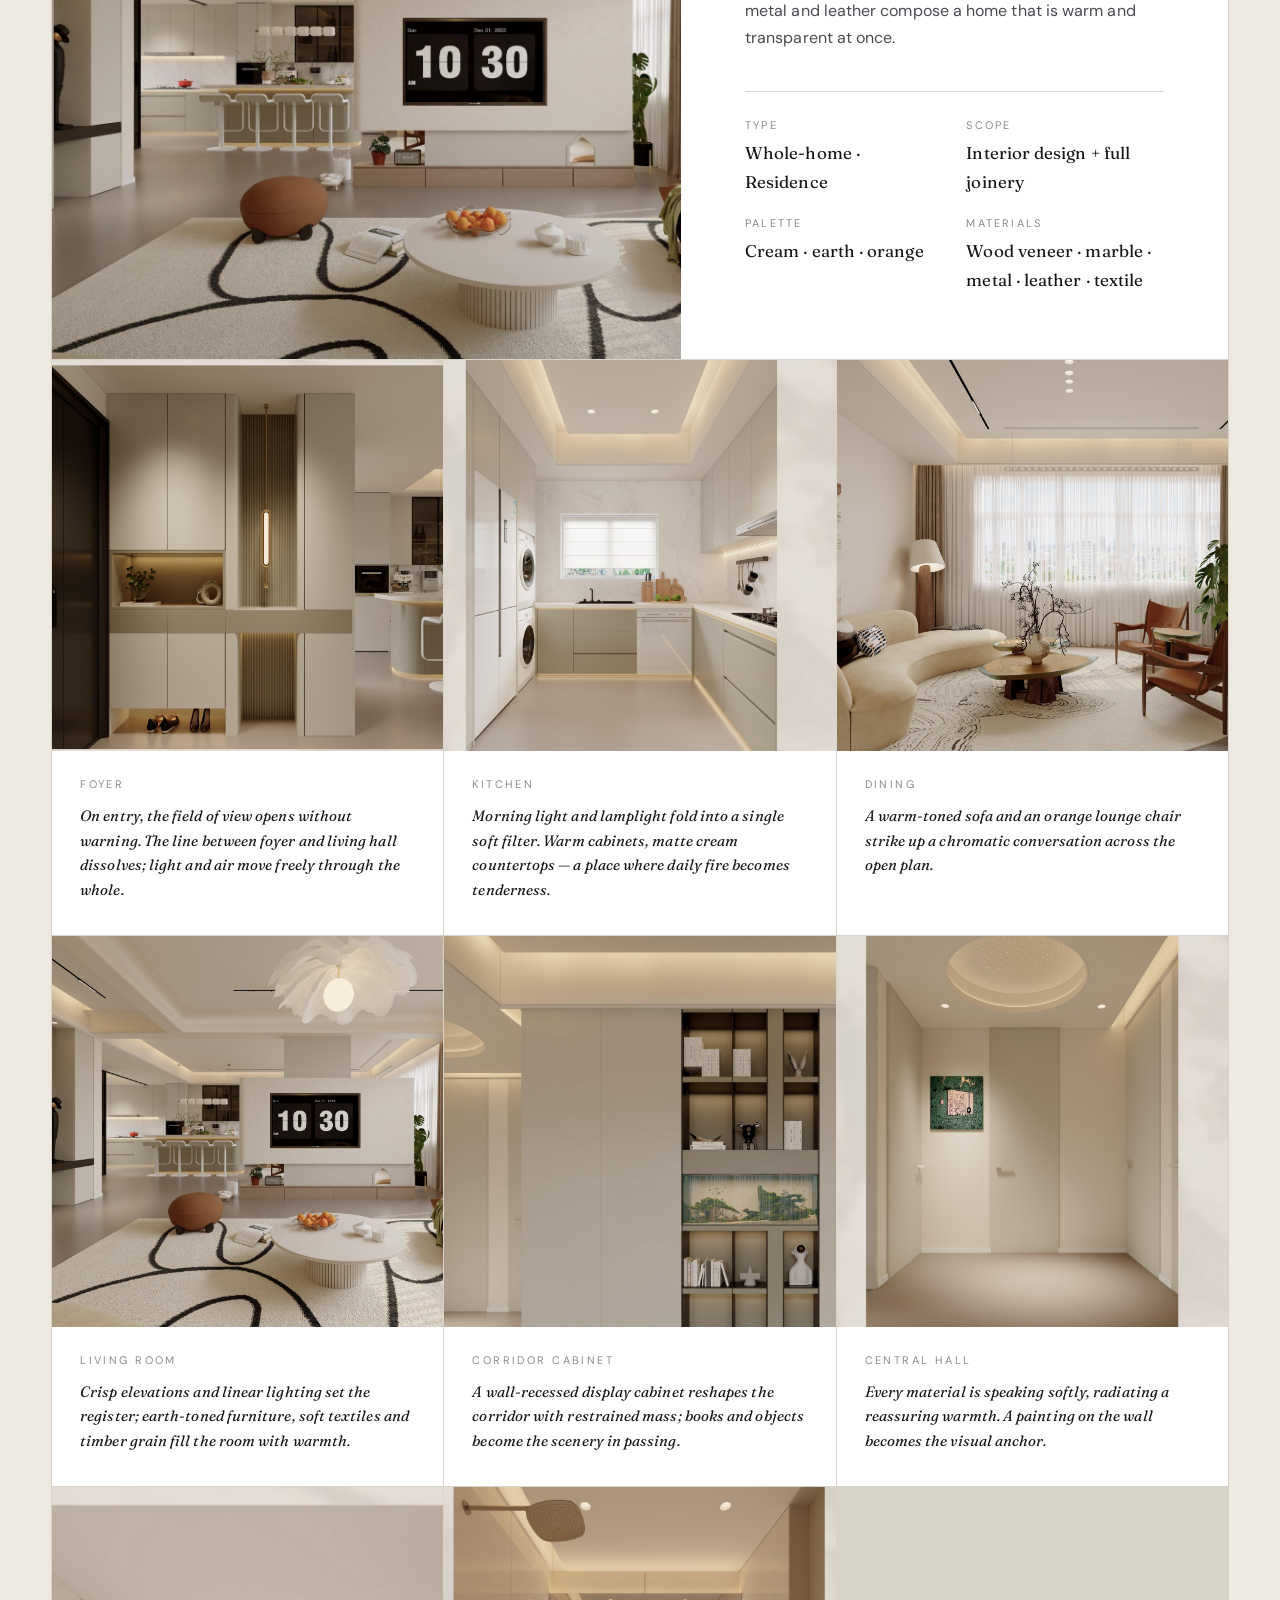
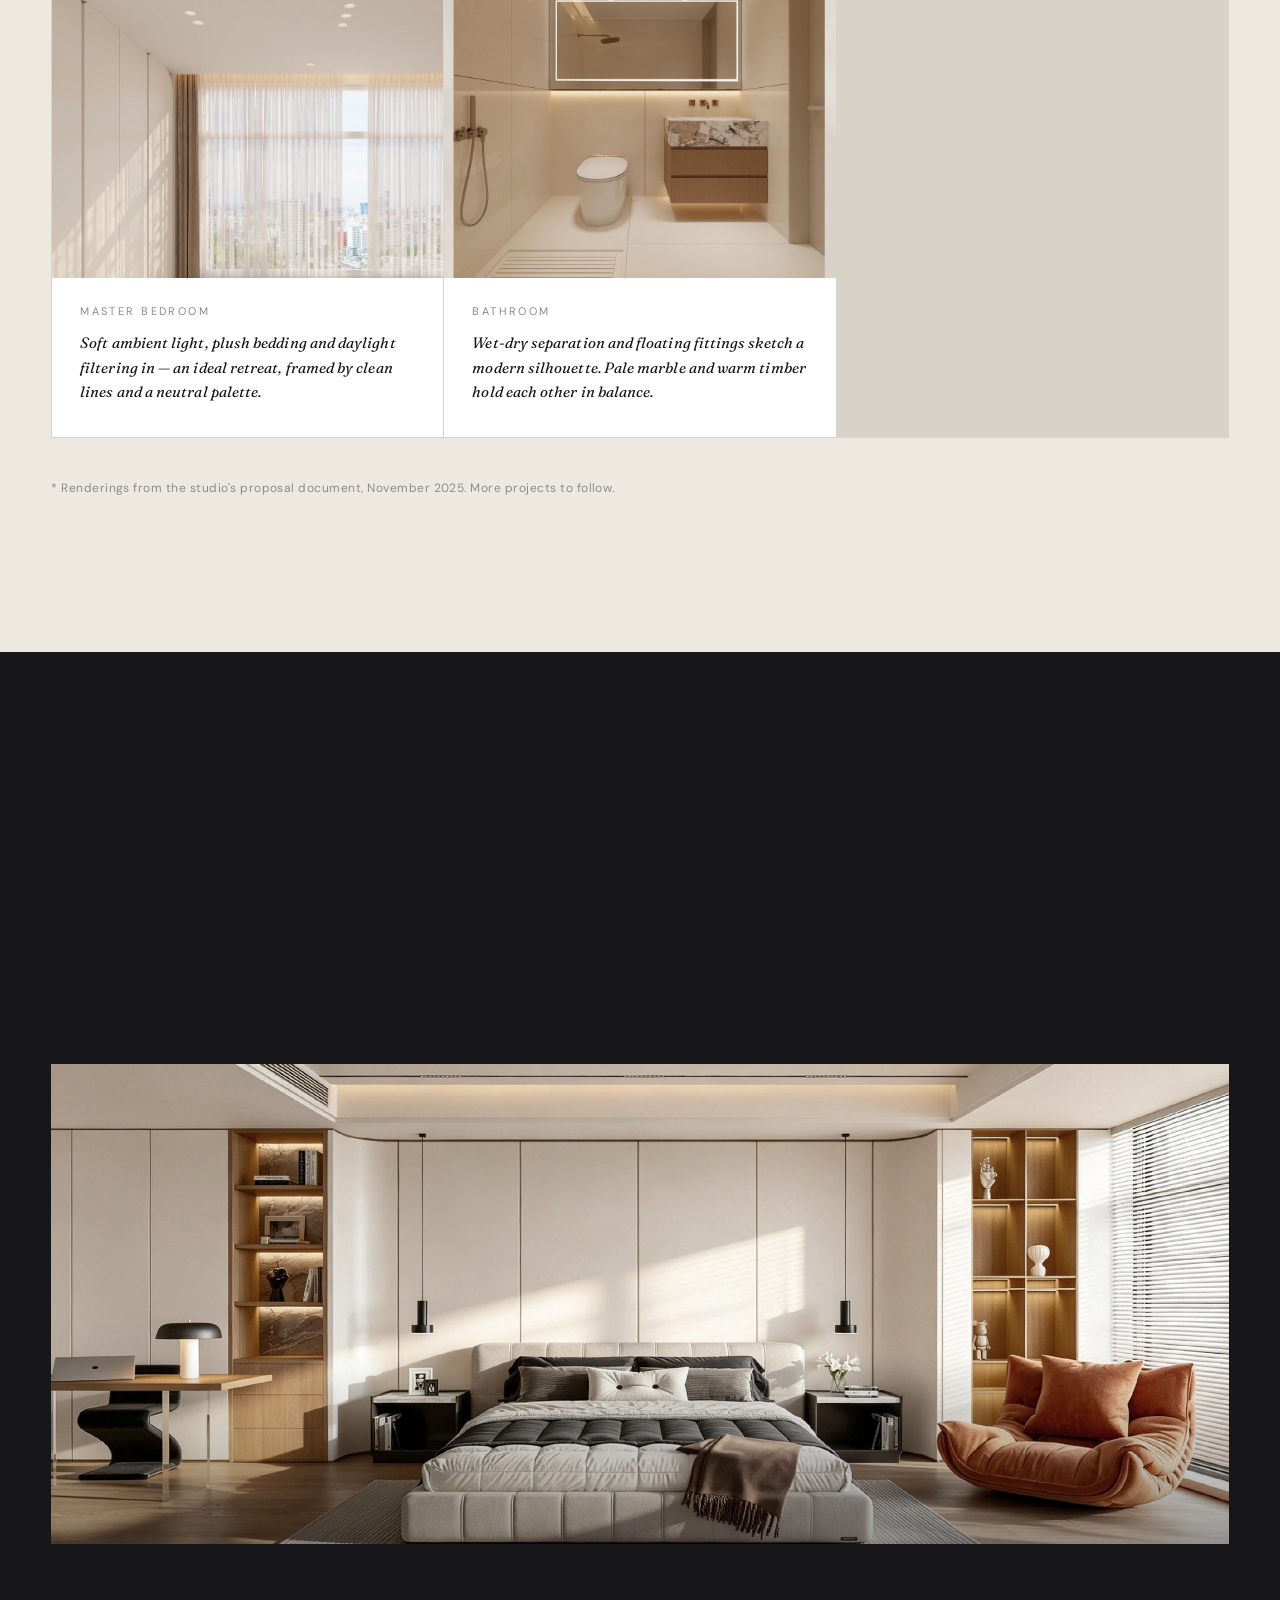
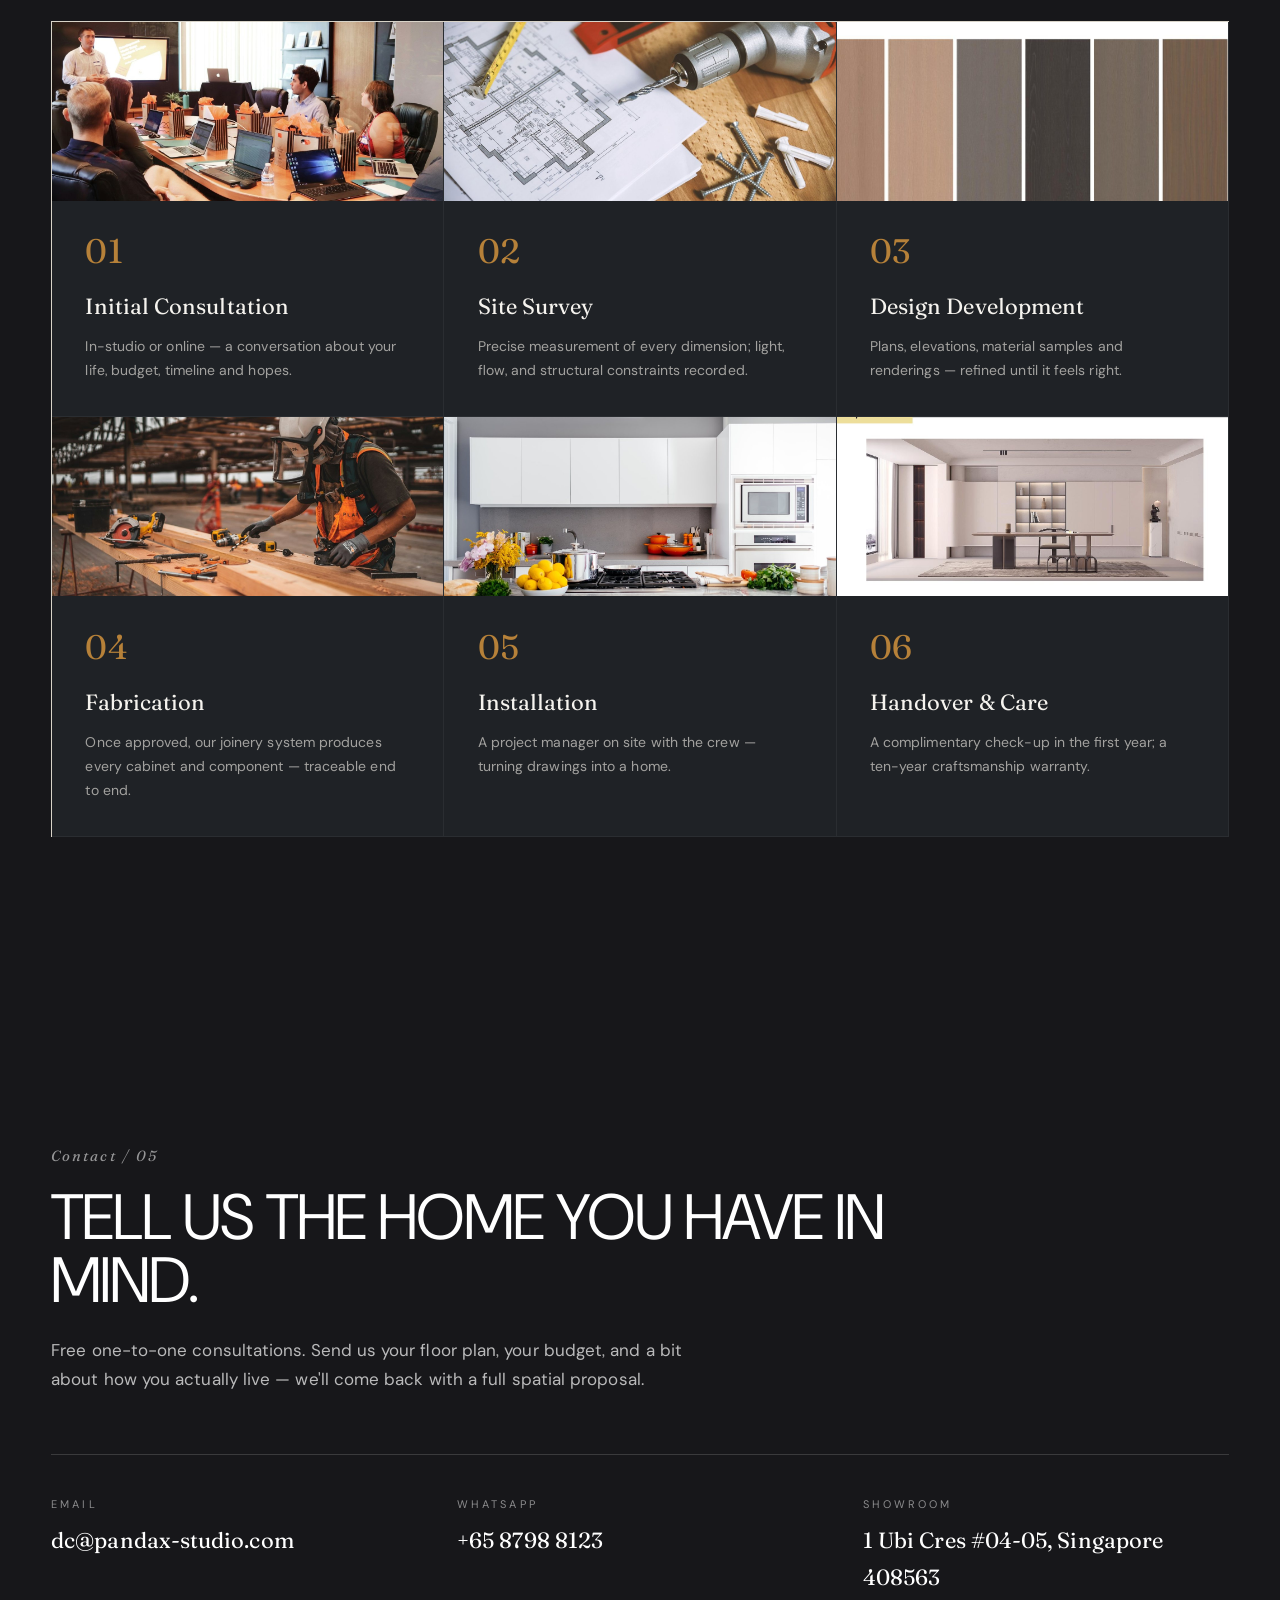
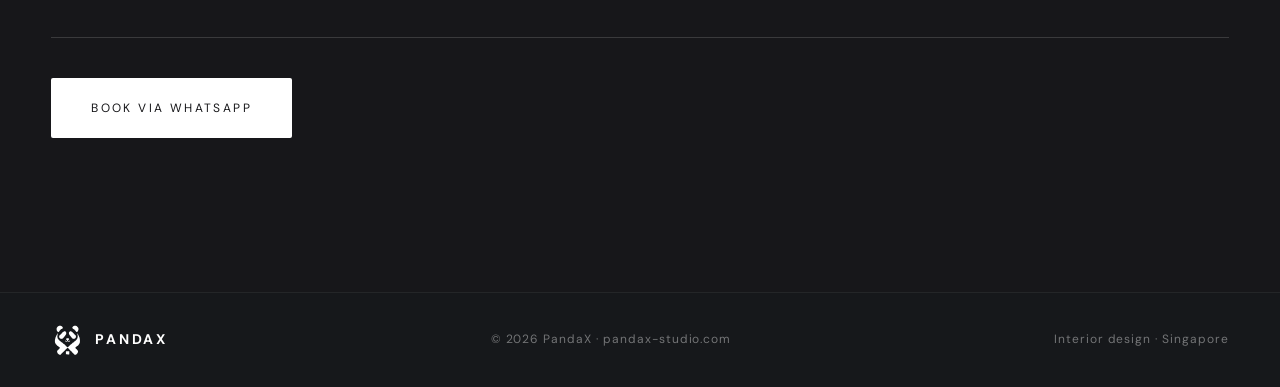
==== commit da663121: "feat: sign the hero on the open floor Move the PandaX name off the cabinetry and set it as a light s" ====
--- a/index.html
+++ b/index.html
@@ -12,7 +12,7 @@
   <link href="https://fonts.googleapis.com/css2?family=DM+Sans:opsz,wght@9..40,300;9..40,400;9..40,500;9..40,700;9..40,800&family=Fraunces:ital,opsz,wght@0,9..144,300;0,9..144,400;0,9..144,500;1,9..144,400&family=Noto+Sans+SC:wght@400;700;900&family=Noto+Serif+SC:wght@300;400;500&display=swap" rel="stylesheet">
   <link rel="icon" href="/assets/brand/mark.svg" type="image/svg+xml" />
   <link rel="apple-touch-icon" href="/assets/brand/apple-touch.png" />
-  <link rel="stylesheet" href="styles.css?v=27" />
+  <link rel="stylesheet" href="styles.css?v=28" />
 </head>
 <body>
   <!-- NAV -->
@@ -39,11 +39,12 @@
   <!-- HERO -->
   <section id="top" class="hero">
     <div class="hero__bg"></div>
+    <h1 class="hero__brand">
+      <span class="nav__mark hero__mark" aria-hidden="true"></span>
+      <span class="hero__rule" aria-hidden="true"></span>
+      <span class="hero__title">PandaX</span>
+    </h1>
     <div class="hero__inner">
-      <div class="hero__brand">
-        <span class="nav__mark hero__mark" aria-hidden="true"></span>
-        <h1 class="hero__title">PandaX</h1>
-      </div>
       <p class="hero__tag" data-zh="家，因你而成" data-en="A home made yours.">家，因你而成</p>
       <p class="hero__lede" data-zh="新加坡室内设计 · 整屋定制" data-en="Interior design · whole-home · Singapore">新加坡室内设计 · 整屋定制</p>
       <div class="hero__cta">
--- a/styles.css
+++ b/styles.css
@@ -170,7 +170,6 @@
   mix-blend-mode: overlay;
 }
 .hero__inner { max-width: var(--max); margin: 0 auto; width: 100%; position: relative; z-index: 1; }
-.hero__brand { display: flex; align-items: center; gap: 16px; margin-bottom: 16px; }
 .hero__mark { width: 46px; height: 46px; margin: 0; }
 .hero__title {
   font-family: var(--serif);
@@ -1240,23 +1239,57 @@
   box-shadow: none;
   text-shadow: none;
 }
+.hero__brand {
+  position: absolute;
+  right: var(--pad);
+  bottom: 76px;
+  z-index: 2;
+  margin: 0;
+  display: flex;
+  flex-direction: column;
+  align-items: flex-end;
+  gap: 12px;
+}
+.hero__mark { width: 34px; height: 34px; }
+.hero__rule {
+  width: 28px;
+  height: 1px;
+  background: rgba(246, 243, 236, 0.55);
+}
 .hero__title {
-  color: #f7f4ee;
-  font-family: var(--serif);
+  color: #f6f3ec;
+  font-family: var(--serif);
+  font-style: italic;
   font-weight: 400;
   text-transform: none;
-  font-size: clamp(40px, 4.6vw, 64px);
+  font-size: clamp(32px, 3.4vw, 48px);
   line-height: 1;
-  letter-spacing: 0.01em;
+  letter-spacing: 0.18em;
   max-width: none;
   margin: 0;
+  padding-right: 0.06em;
   -webkit-text-stroke: 0;
   text-shadow: none;
+  font-variation-settings: "opsz" 144, "SOFT" 40, "wght" 400;
 }
 html[lang="zh-CN"] .hero__title {
   font-family: var(--serif);
+  font-style: italic;
   font-weight: 400;
-  letter-spacing: 0.01em;
+  letter-spacing: 0.18em;
+}
+@media (max-width: 800px) {
+  .hero { flex-direction: column; align-items: flex-start; justify-content: flex-end; }
+  .hero__brand {
+    position: relative;
+    top: auto;
+    left: auto;
+    right: auto;
+    bottom: auto;
+    align-items: flex-start;
+    margin-bottom: 18px;
+  }
+  .hero__title { letter-spacing: 0.08em; font-size: 32px; }
 }
 .hero__title span { display: inline; padding-left: 0; font-style: normal; }
 .hero__tag {
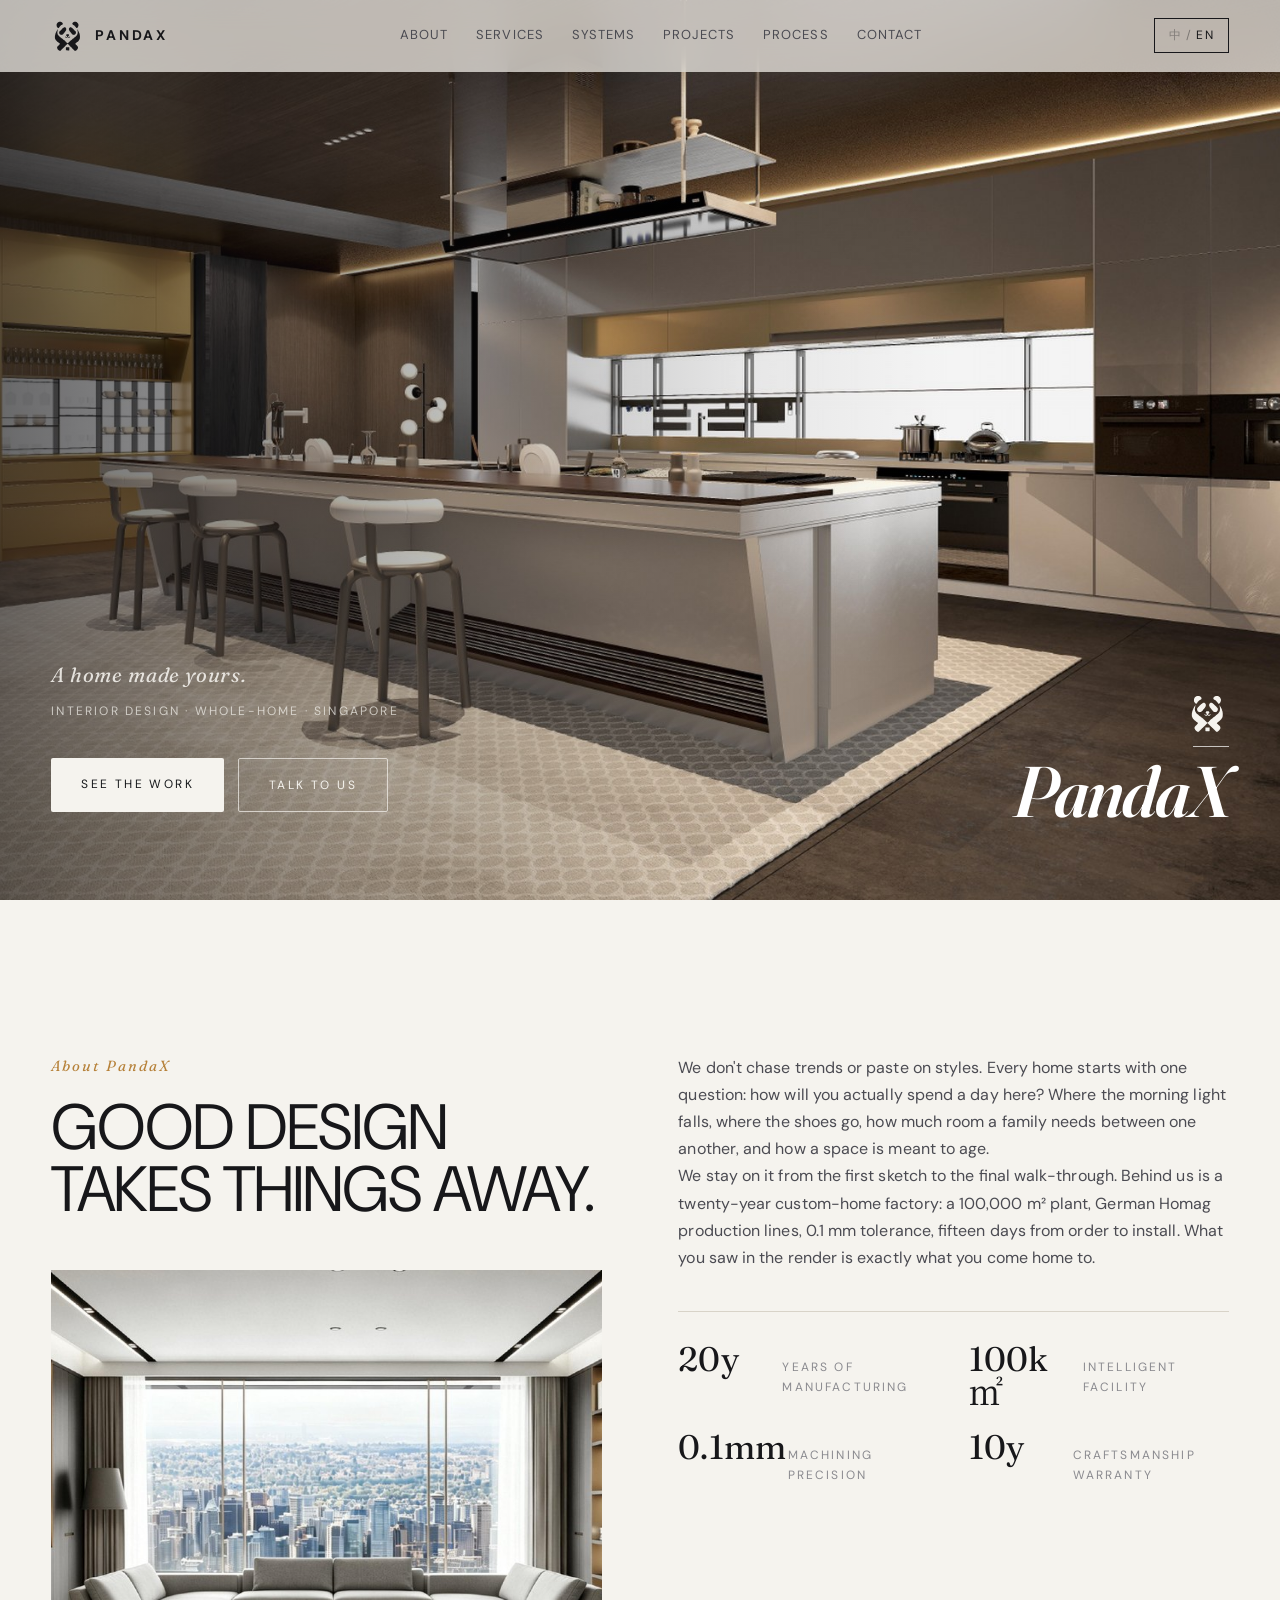
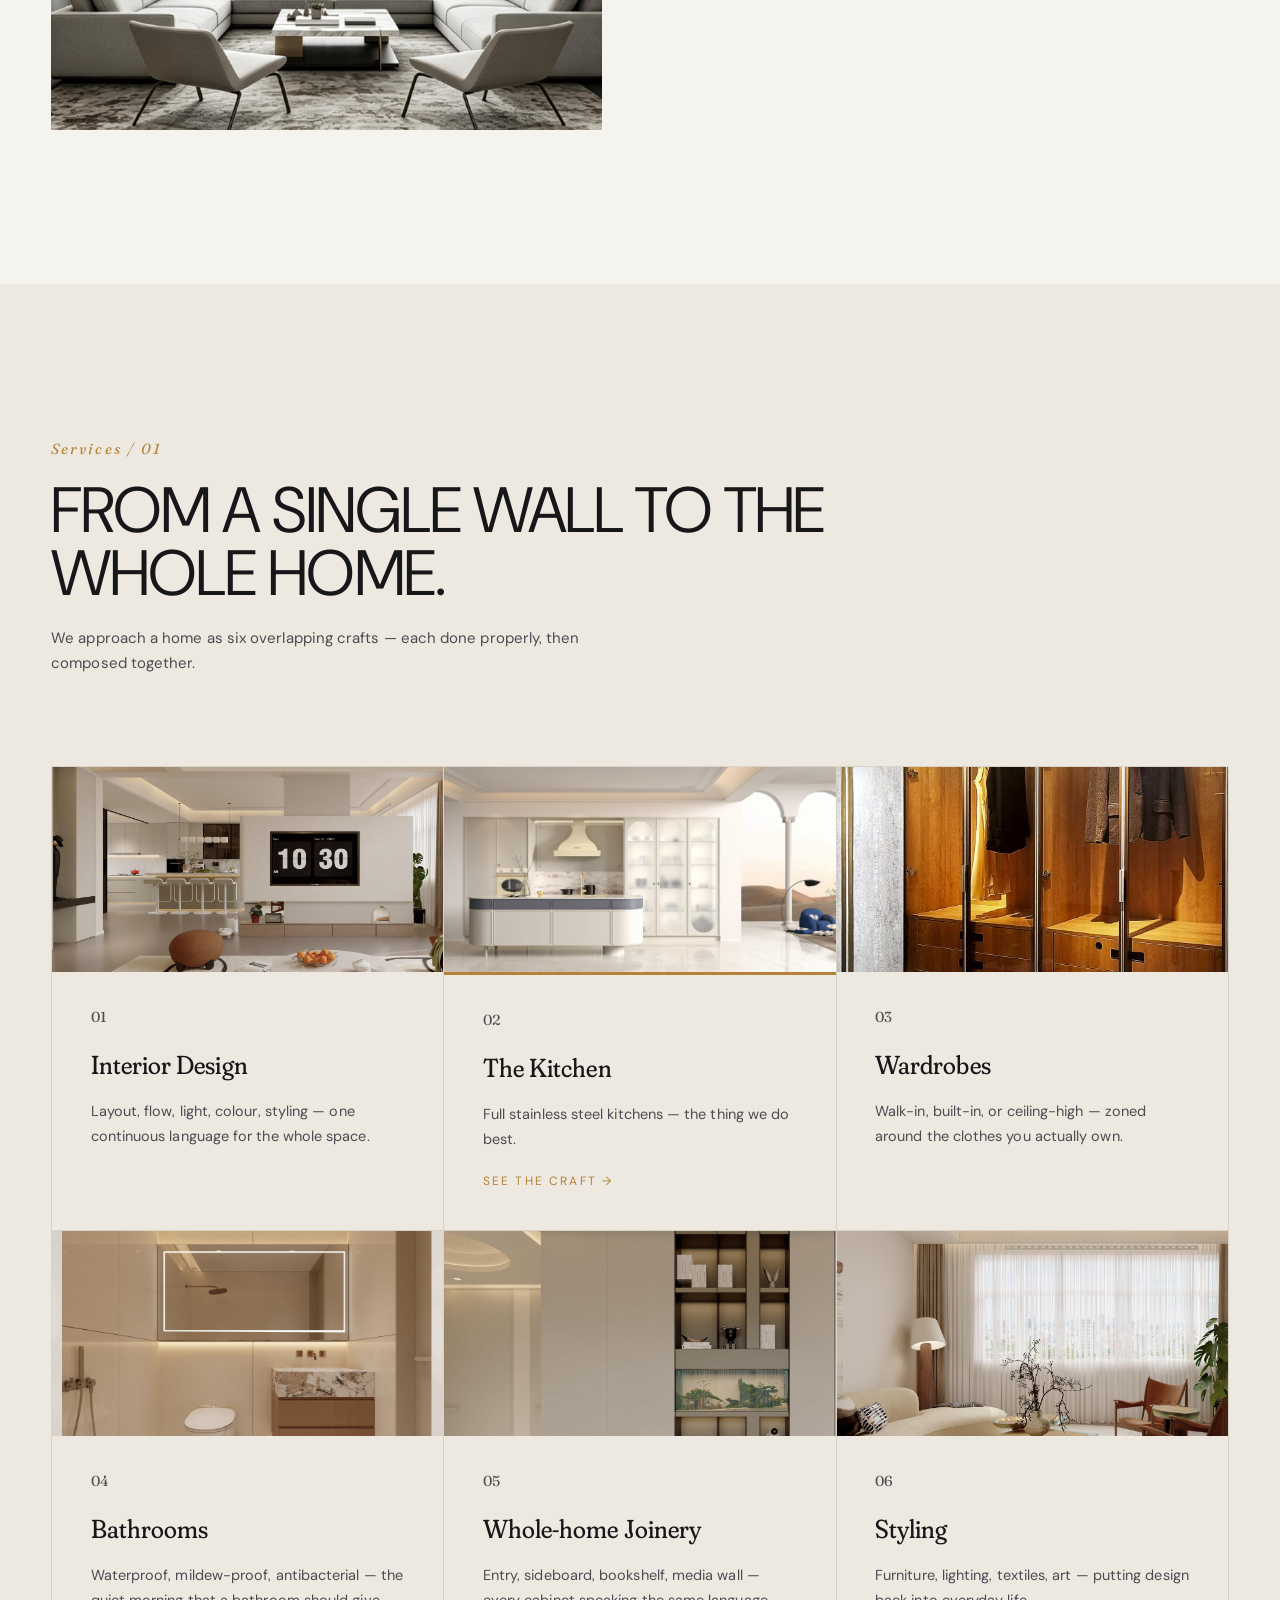
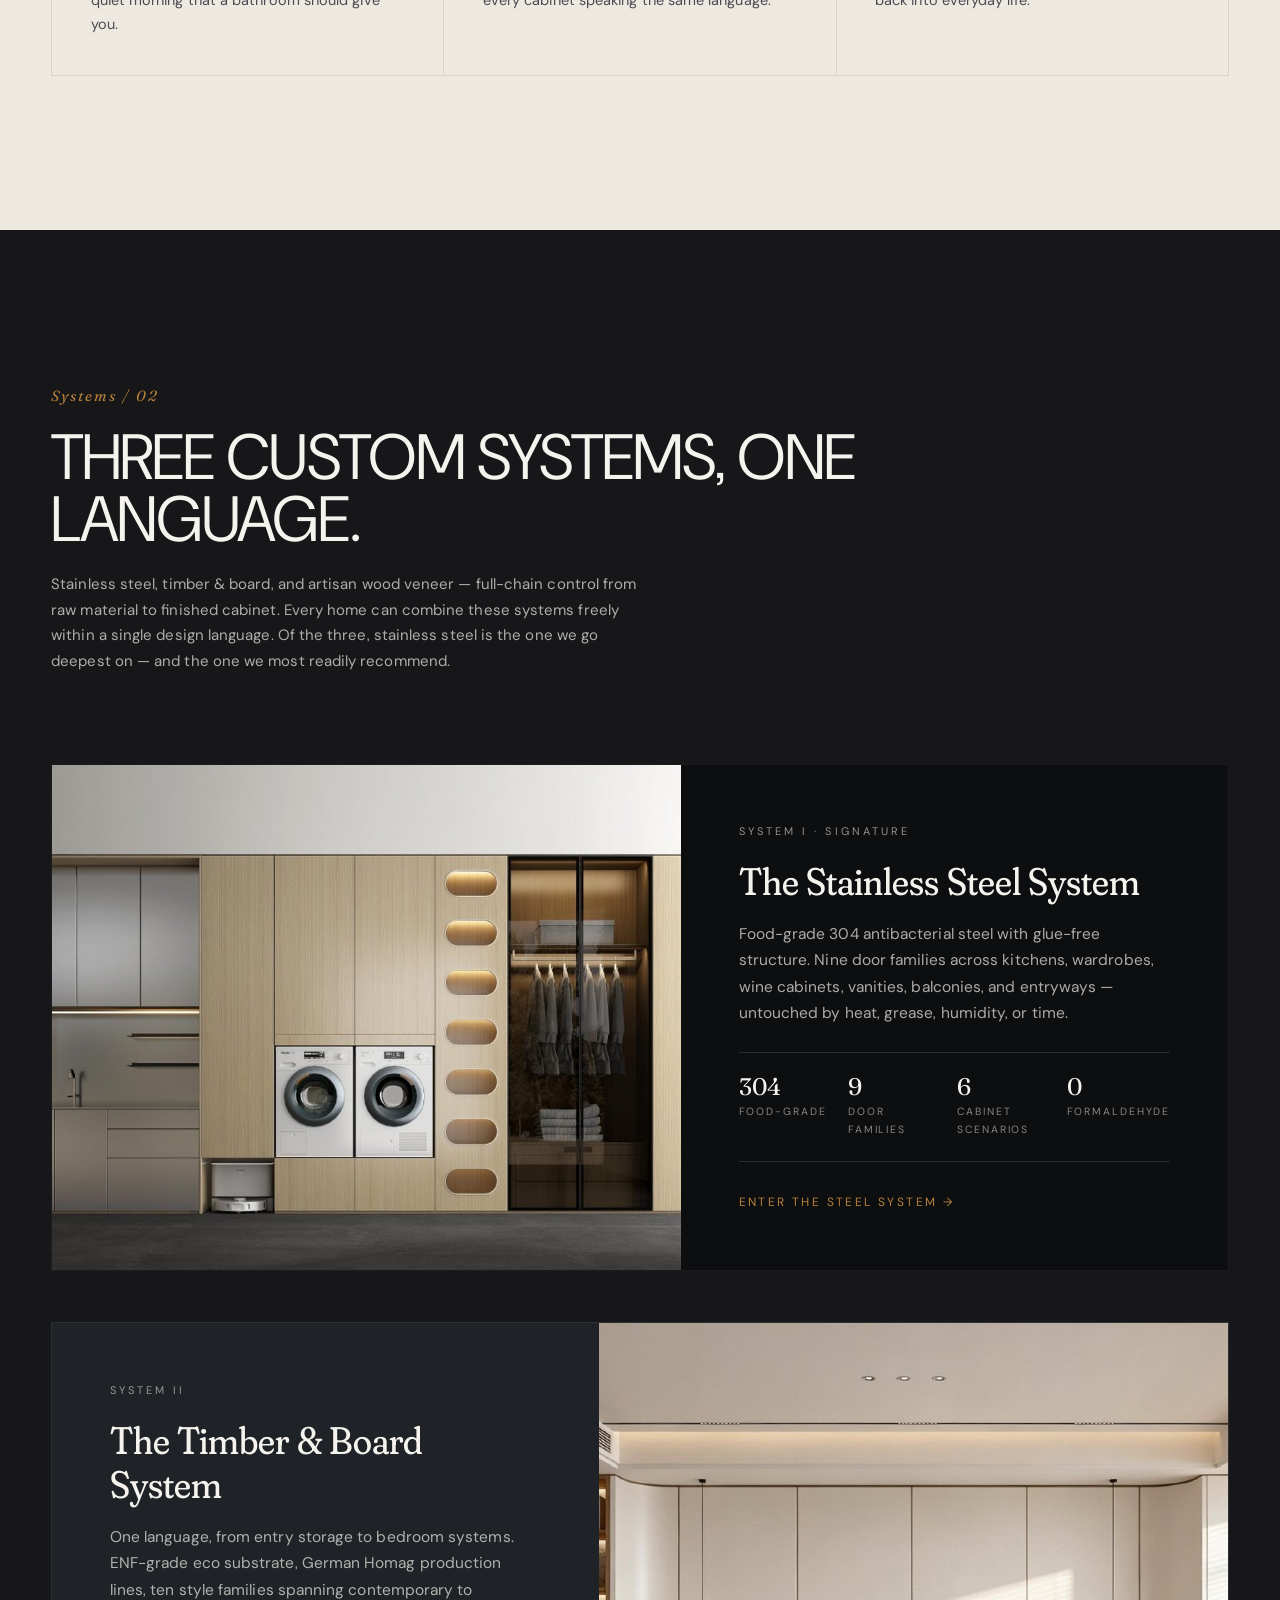
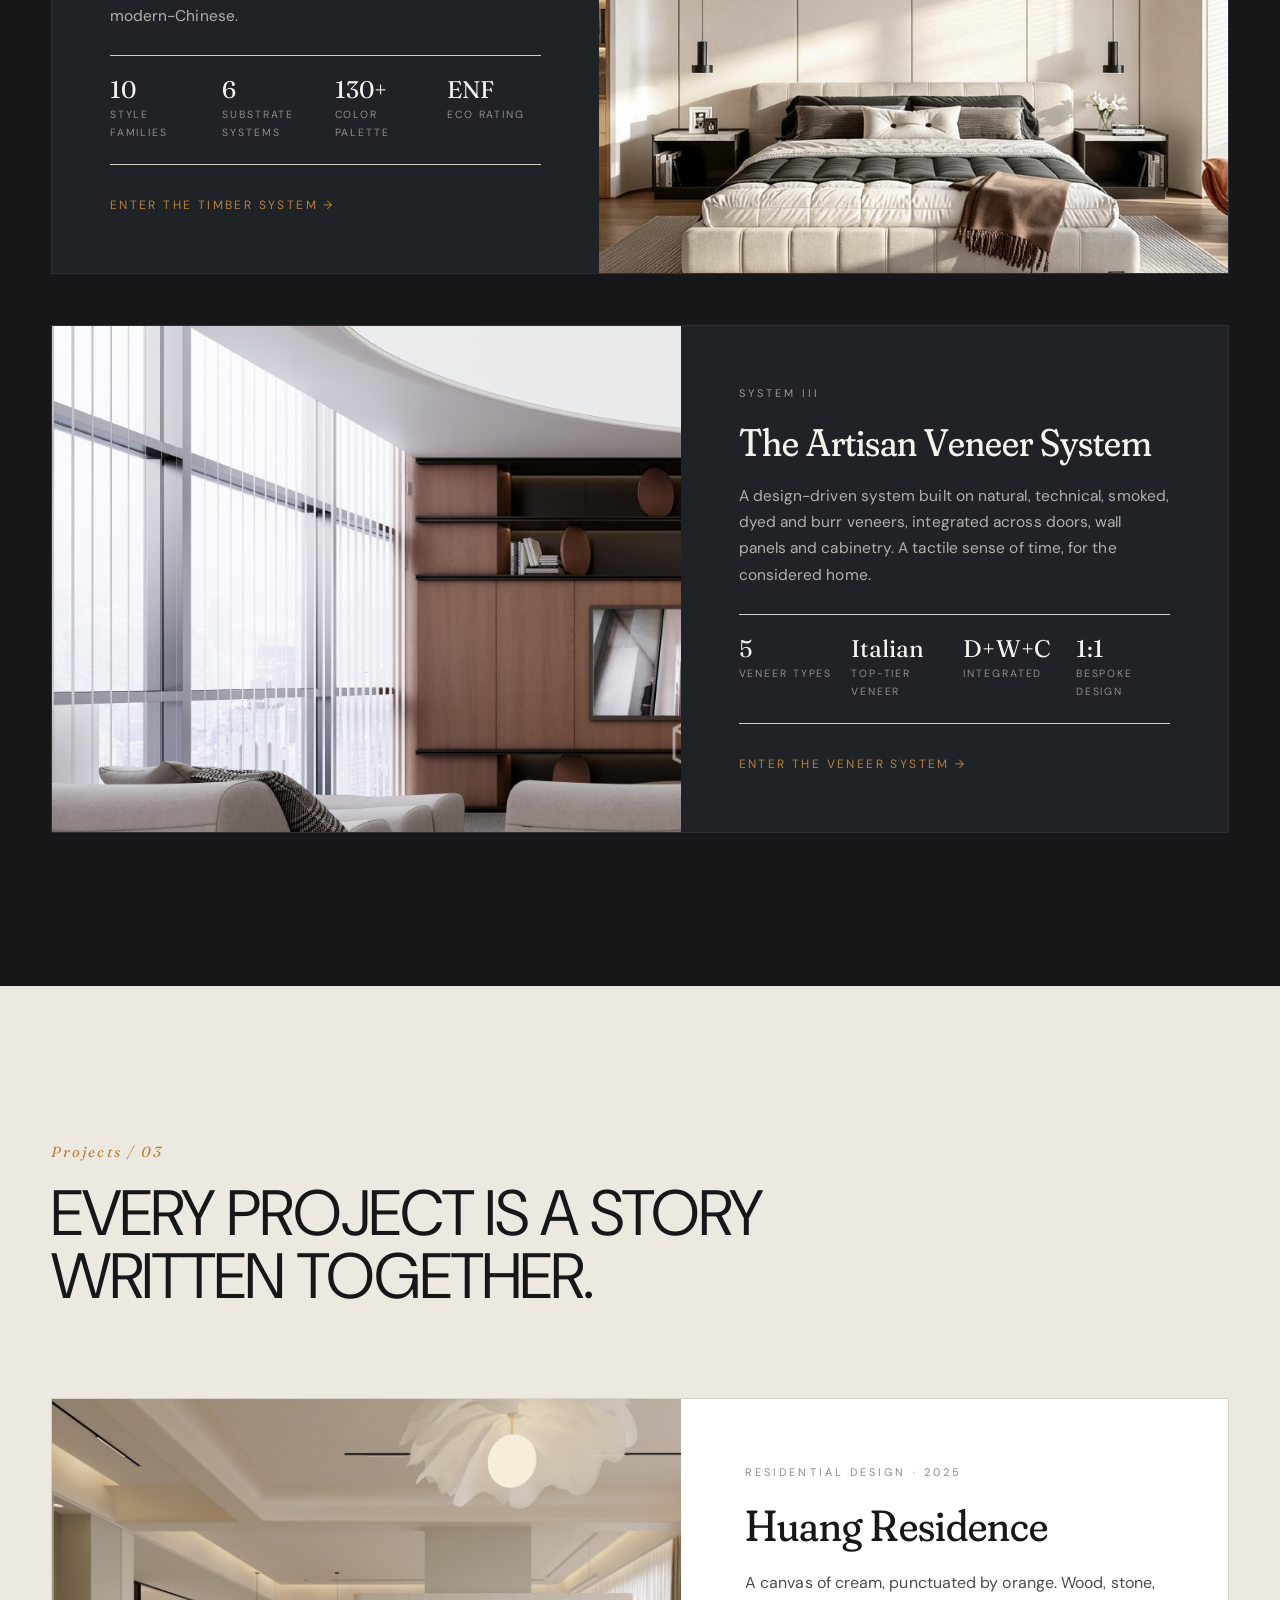
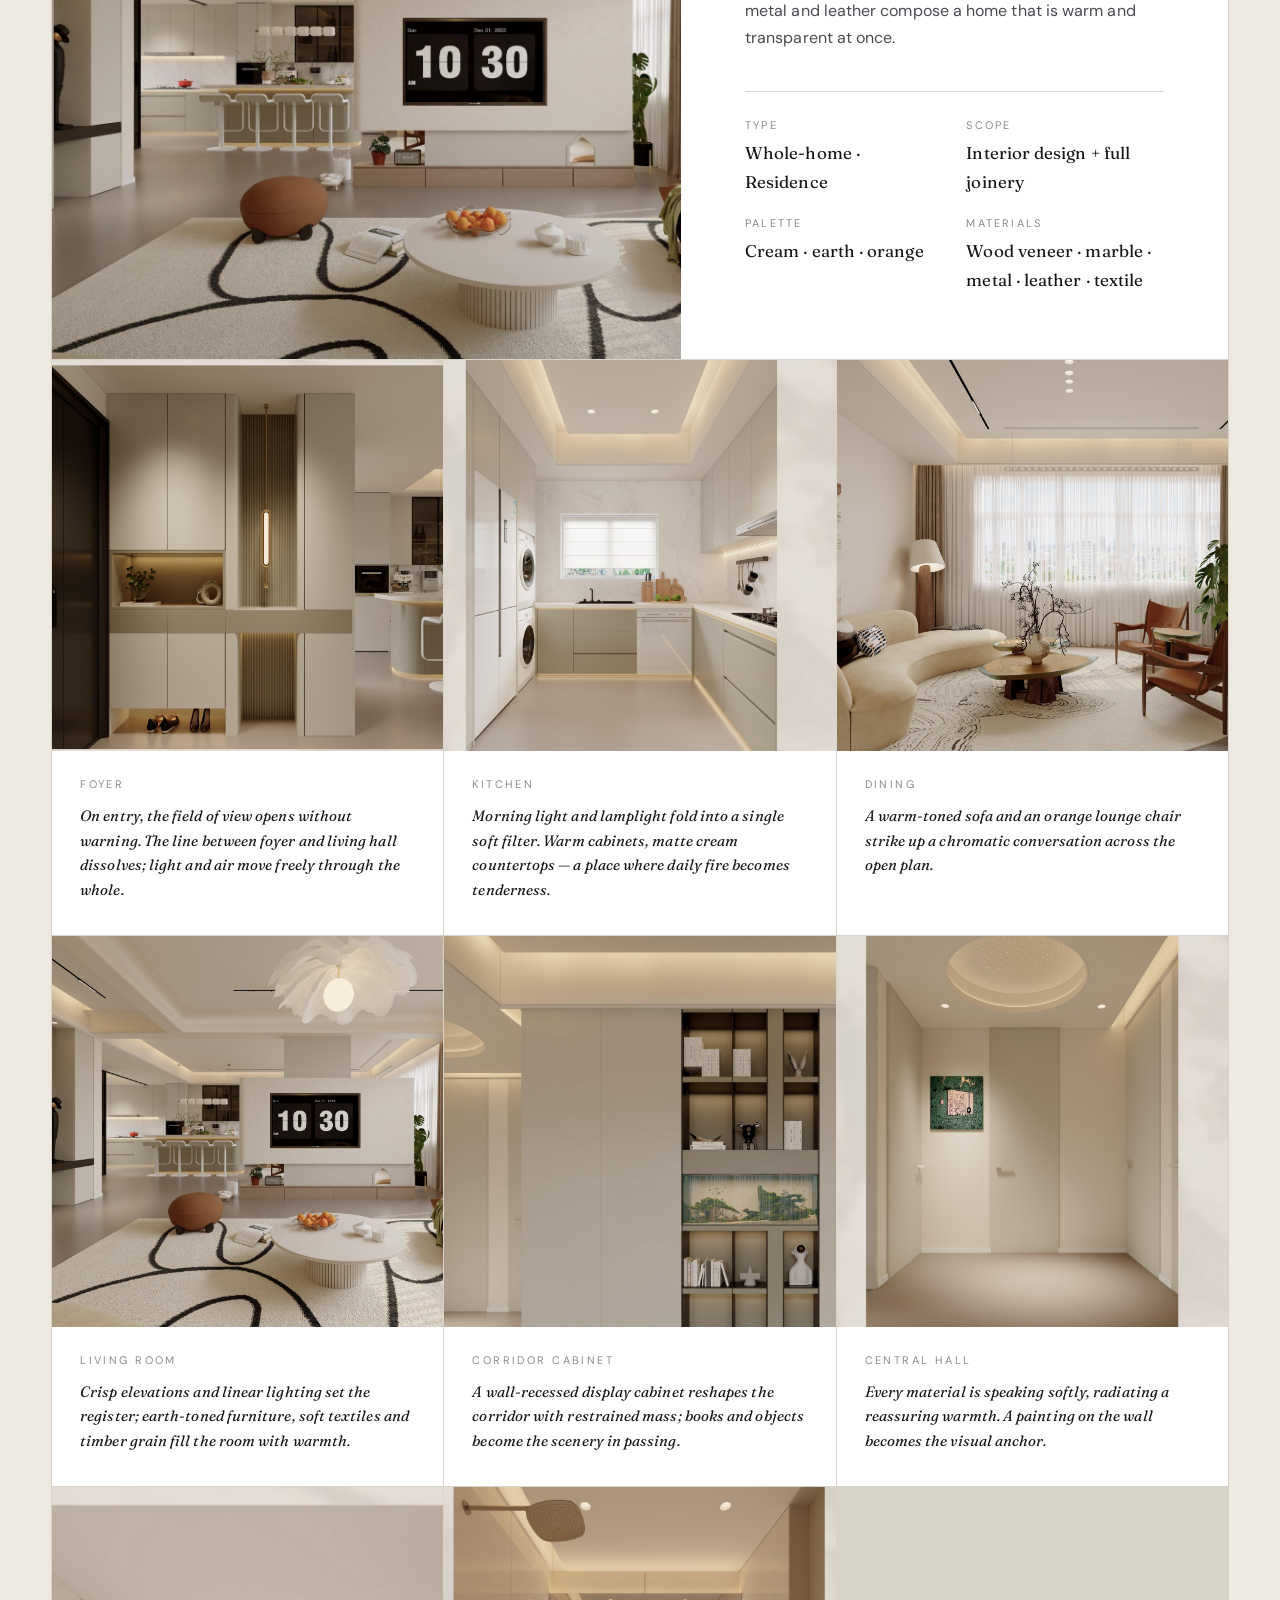
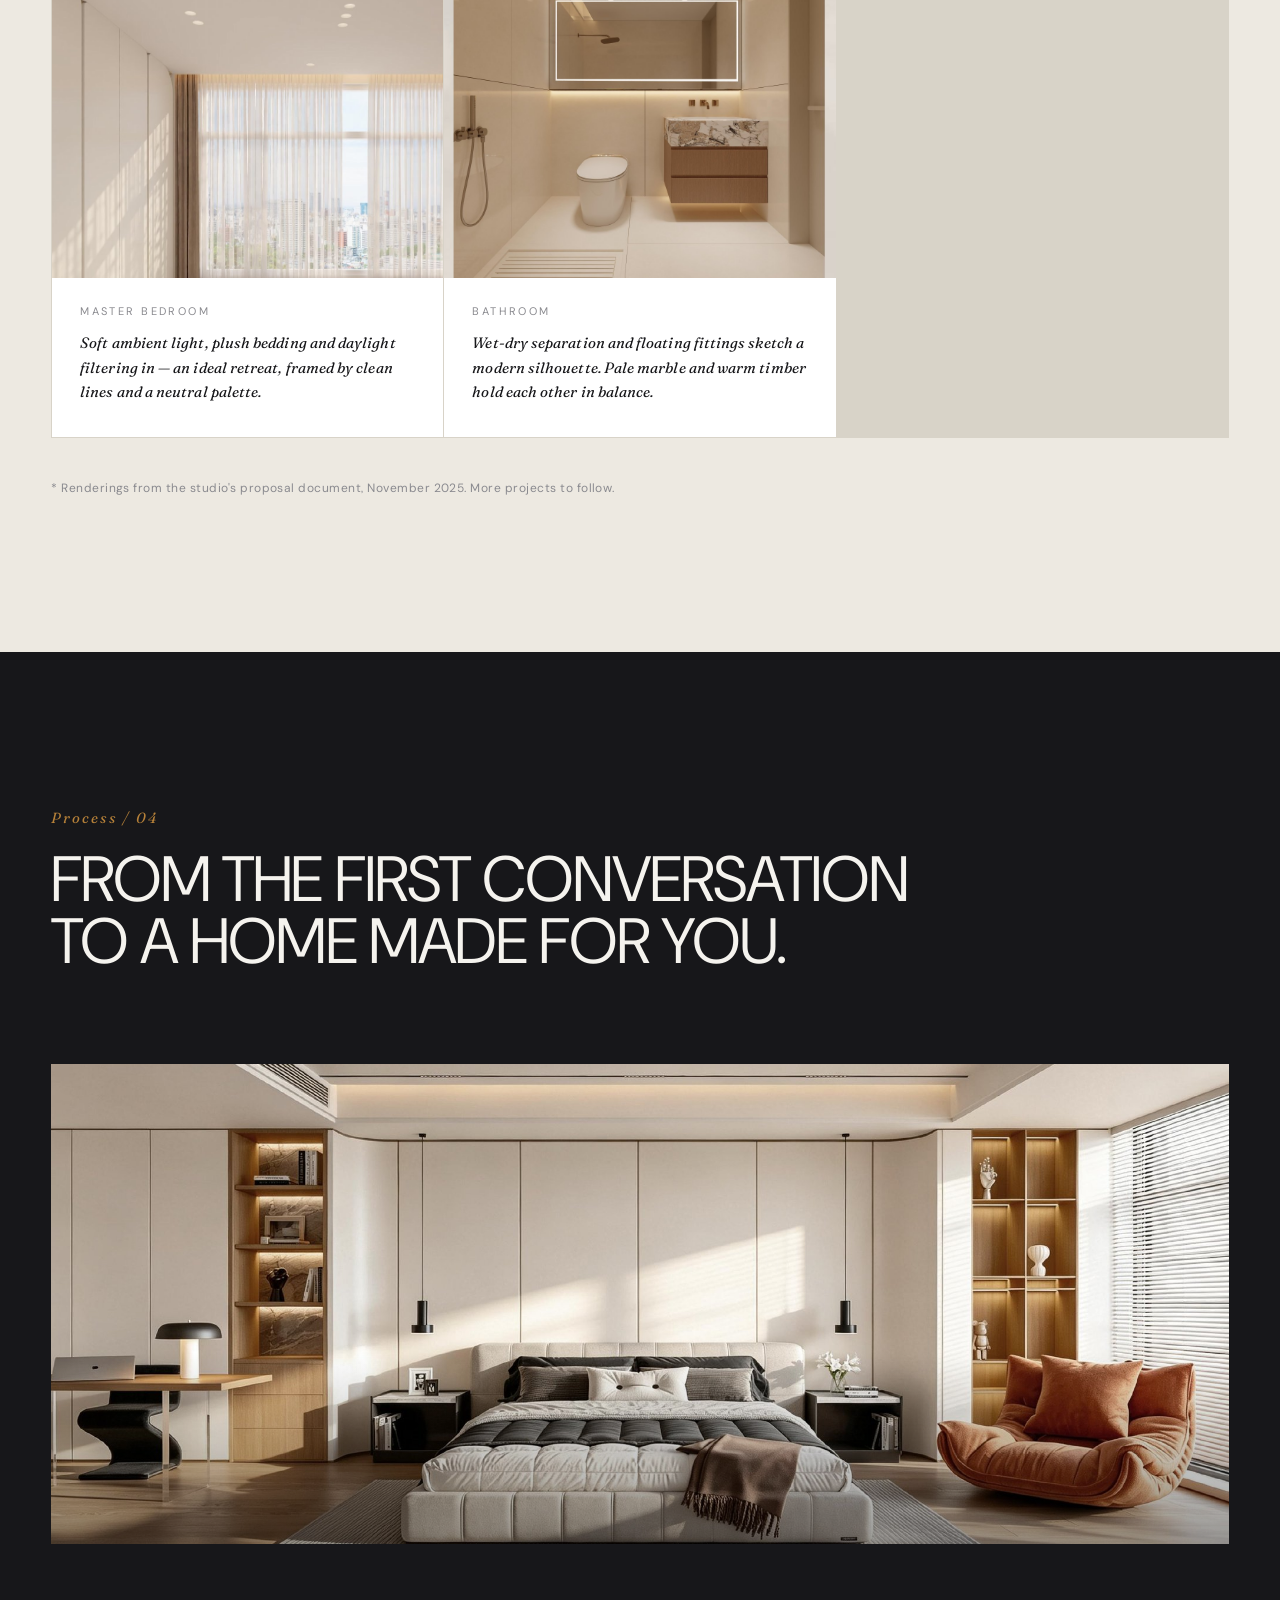
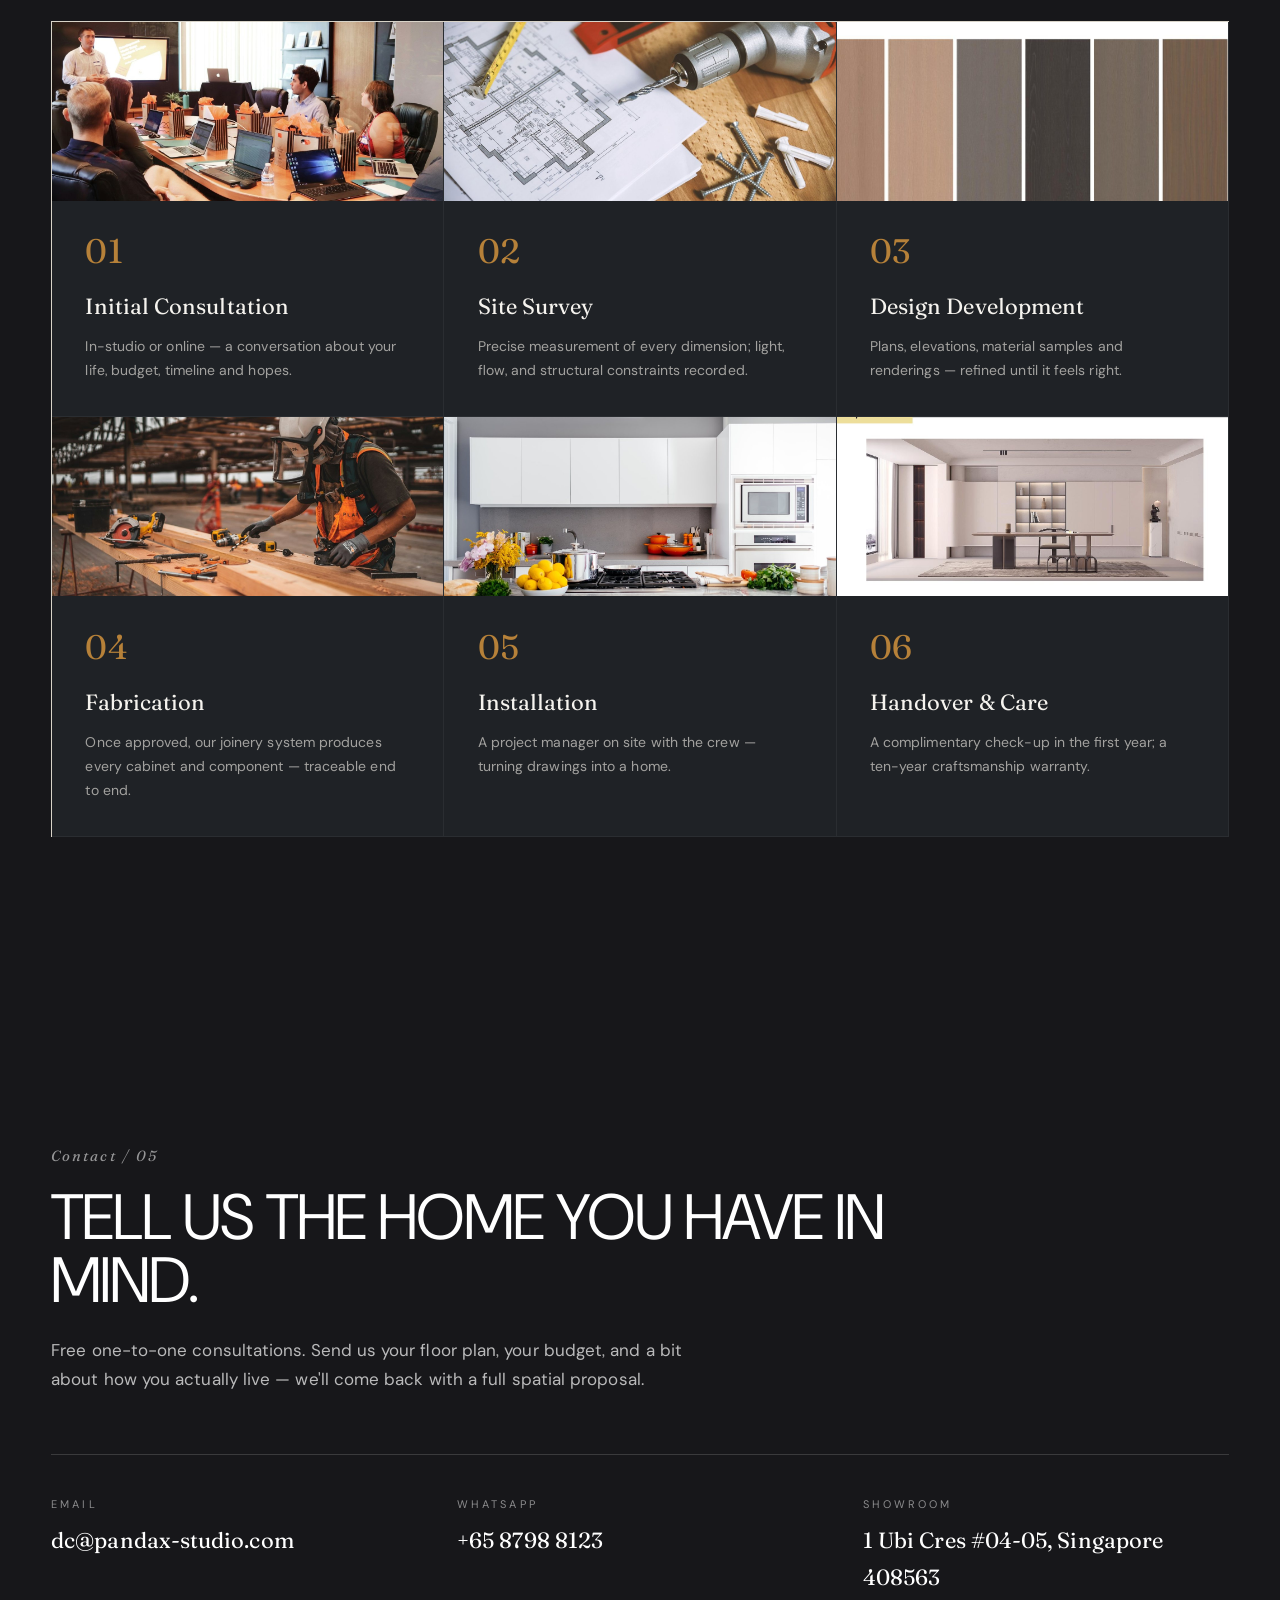
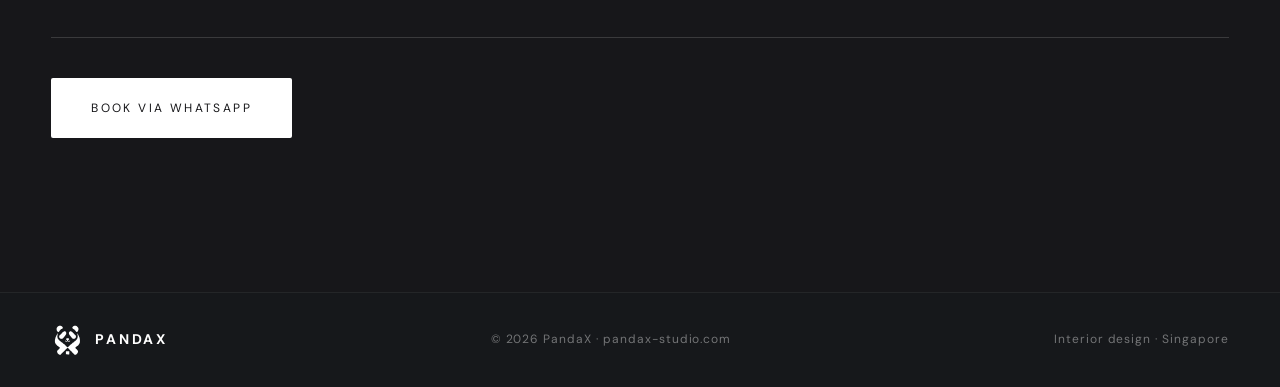
==== commit b3764206: "feat: give the hero name a sharper, heavier signature The floor placement stays; the word now reads " ====
--- a/index.html
+++ b/index.html
@@ -9,10 +9,10 @@
   <title data-zh="PandaX Design · 新加坡空间设计" data-en="PandaX Design · Singapore Interior Design">PandaX Design</title>
   <link rel="preconnect" href="https://fonts.googleapis.com">
   <link rel="preconnect" href="https://fonts.gstatic.com" crossorigin>
-  <link href="https://fonts.googleapis.com/css2?family=DM+Sans:opsz,wght@9..40,300;9..40,400;9..40,500;9..40,700;9..40,800&family=Fraunces:ital,opsz,wght@0,9..144,300;0,9..144,400;0,9..144,500;1,9..144,400&family=Noto+Sans+SC:wght@400;700;900&family=Noto+Serif+SC:wght@300;400;500&display=swap" rel="stylesheet">
+  <link href="https://fonts.googleapis.com/css2?family=DM+Sans:opsz,wght@9..40,300;9..40,400;9..40,500;9..40,700;9..40,800&family=Fraunces:ital,opsz,wght@0,9..144,300..600;1,9..144,400..700&family=Noto+Sans+SC:wght@400;700;900&family=Noto+Serif+SC:wght@300;400;500&display=swap" rel="stylesheet">
   <link rel="icon" href="/assets/brand/mark.svg" type="image/svg+xml" />
   <link rel="apple-touch-icon" href="/assets/brand/apple-touch.png" />
-  <link rel="stylesheet" href="styles.css?v=28" />
+  <link rel="stylesheet" href="styles.css?v=29" />
 </head>
 <body>
   <!-- NAV -->
--- a/styles.css
+++ b/styles.css
@@ -1250,33 +1250,33 @@
   align-items: flex-end;
   gap: 12px;
 }
-.hero__mark { width: 34px; height: 34px; }
+.hero__mark { width: 42px; height: 42px; }
 .hero__rule {
-  width: 28px;
+  width: 36px;
   height: 1px;
-  background: rgba(246, 243, 236, 0.55);
+  background: rgba(255, 255, 255, 0.7);
 }
 .hero__title {
-  color: #f6f3ec;
+  color: #fff;
   font-family: var(--serif);
   font-style: italic;
-  font-weight: 400;
+  font-weight: 600;
   text-transform: none;
-  font-size: clamp(32px, 3.4vw, 48px);
-  line-height: 1;
-  letter-spacing: 0.18em;
+  font-size: clamp(52px, 5.6vw, 80px);
+  line-height: 0.9;
+  letter-spacing: -0.03em;
   max-width: none;
   margin: 0;
-  padding-right: 0.06em;
+  padding-right: 0.02em;
   -webkit-text-stroke: 0;
   text-shadow: none;
-  font-variation-settings: "opsz" 144, "SOFT" 40, "wght" 400;
+  font-variation-settings: "opsz" 144, "SOFT" 0, "wght" 600, "WONK" 1;
 }
 html[lang="zh-CN"] .hero__title {
   font-family: var(--serif);
   font-style: italic;
-  font-weight: 400;
-  letter-spacing: 0.18em;
+  font-weight: 600;
+  letter-spacing: -0.03em;
 }
 @media (max-width: 800px) {
   .hero { flex-direction: column; align-items: flex-start; justify-content: flex-end; }
@@ -1289,7 +1289,7 @@
     align-items: flex-start;
     margin-bottom: 18px;
   }
-  .hero__title { letter-spacing: 0.08em; font-size: 32px; }
+  .hero__title { letter-spacing: -0.03em; font-size: 44px; }
 }
 .hero__title span { display: inline; padding-left: 0; font-style: normal; }
 .hero__tag {
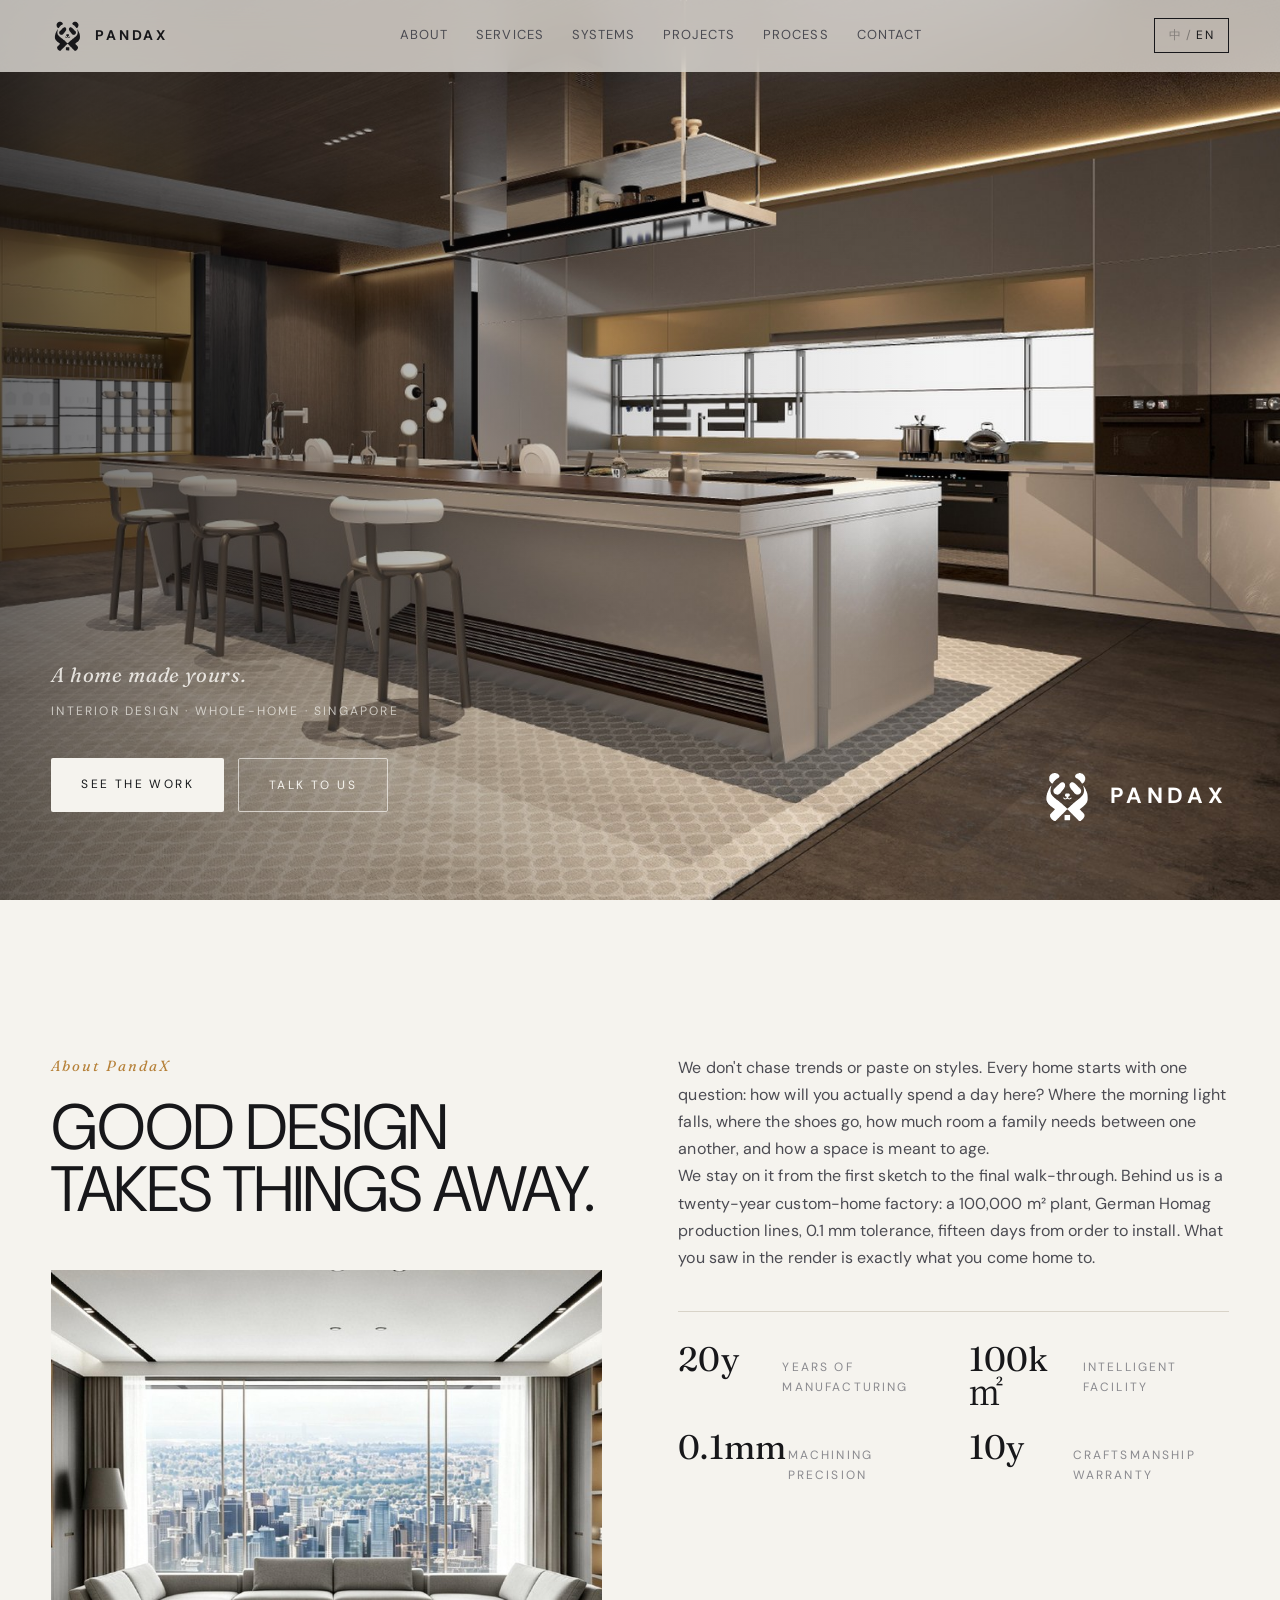
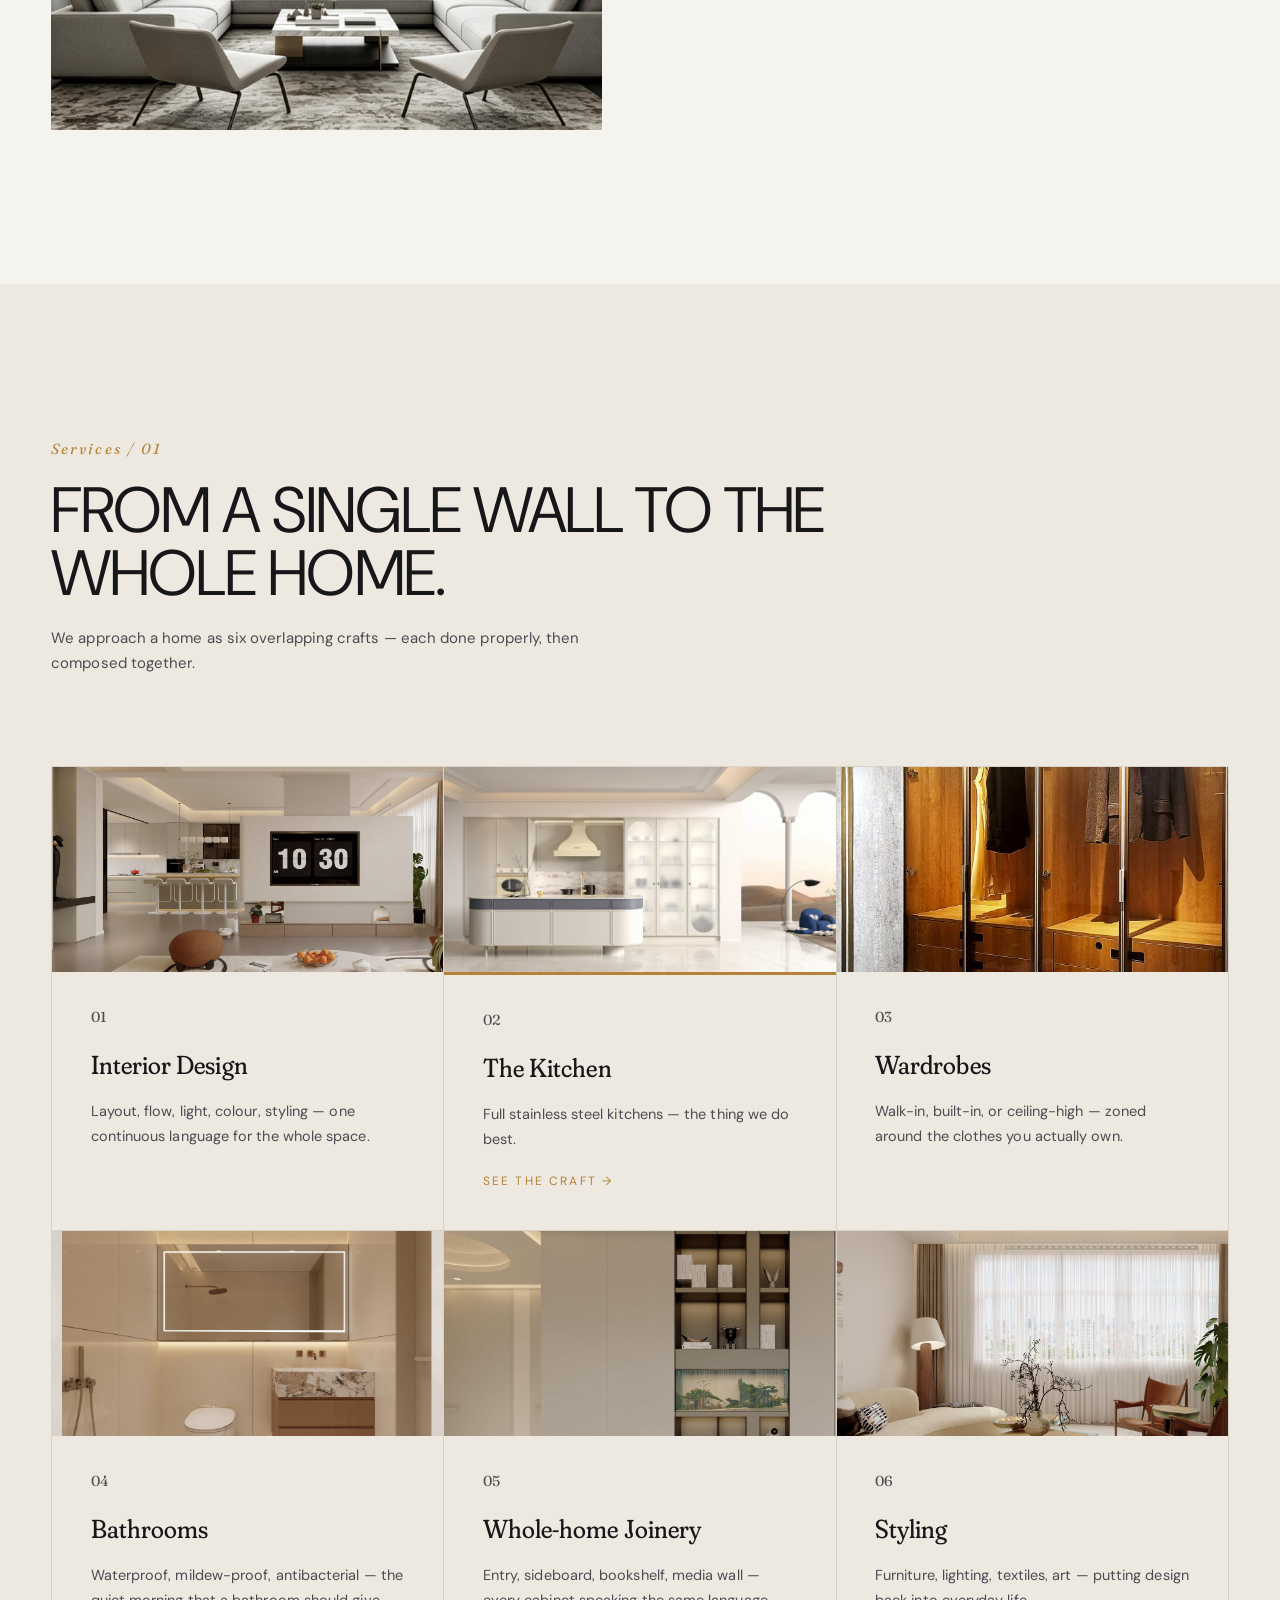
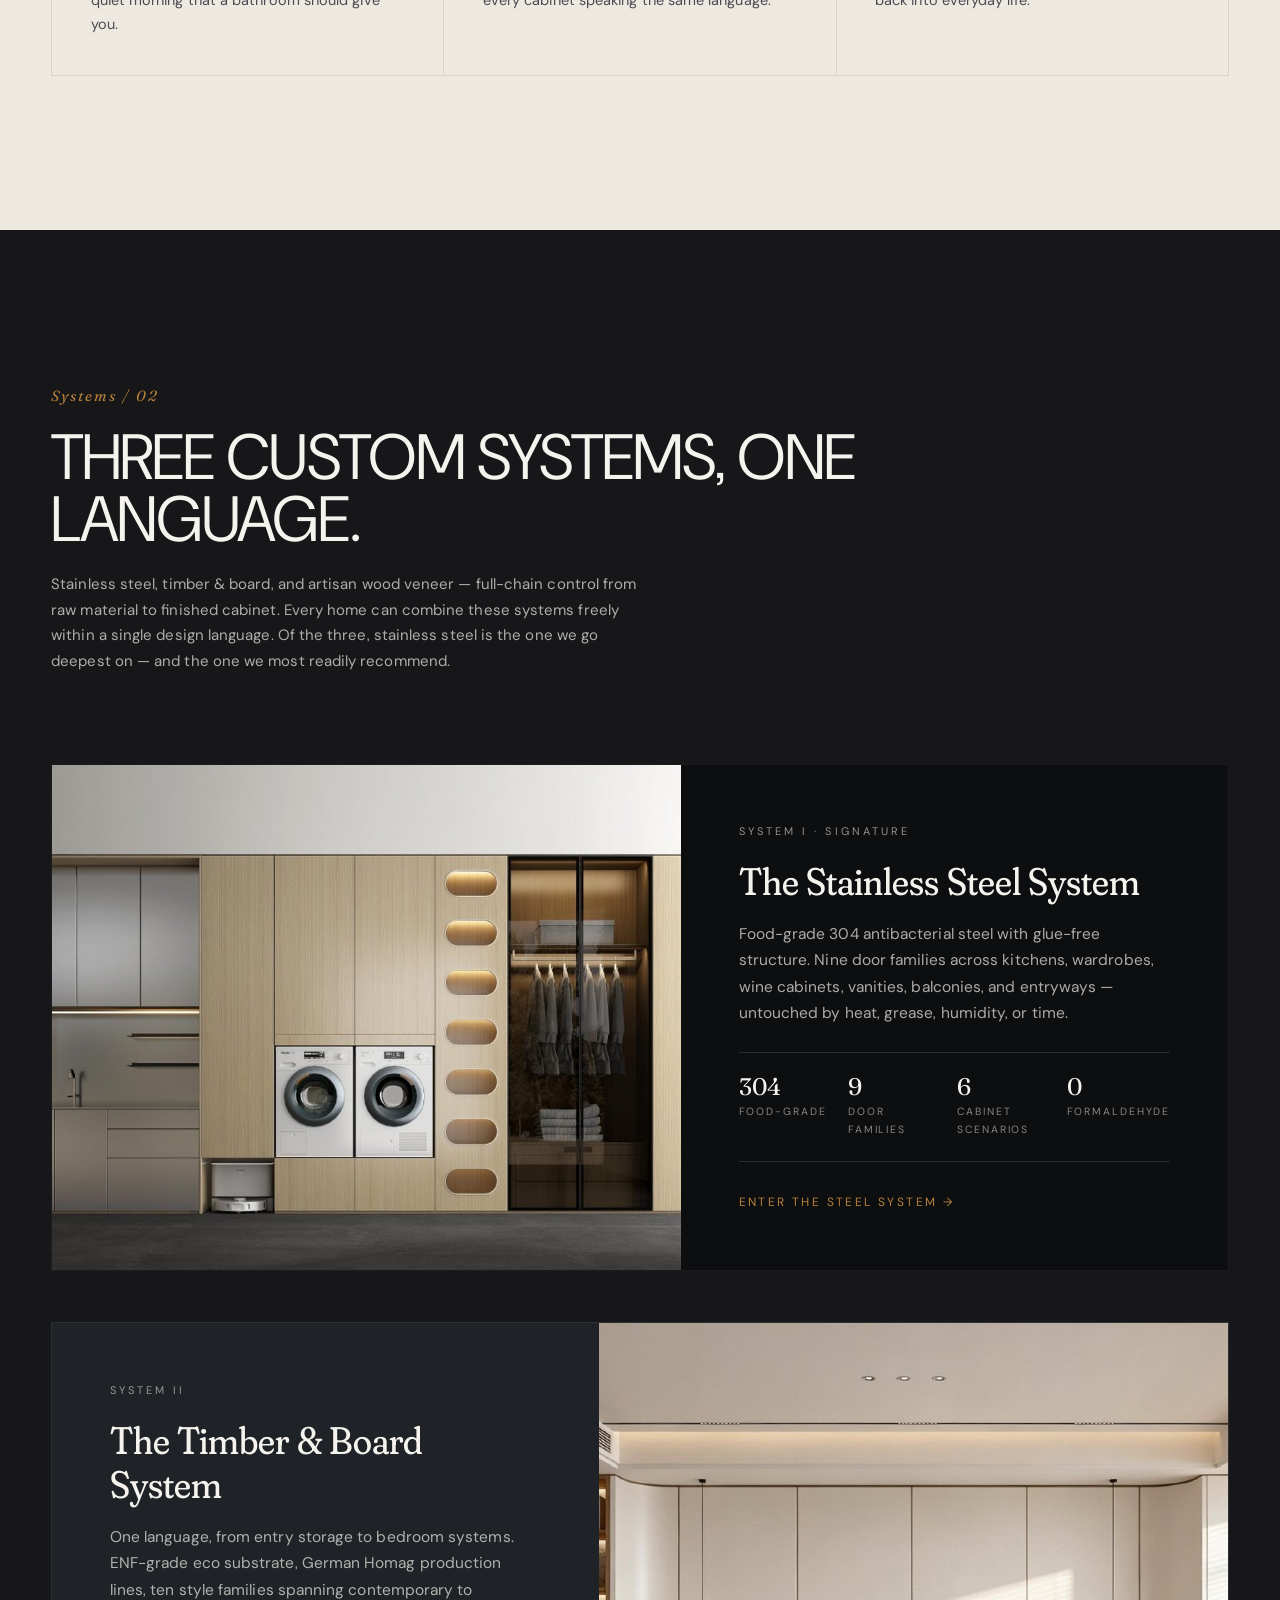
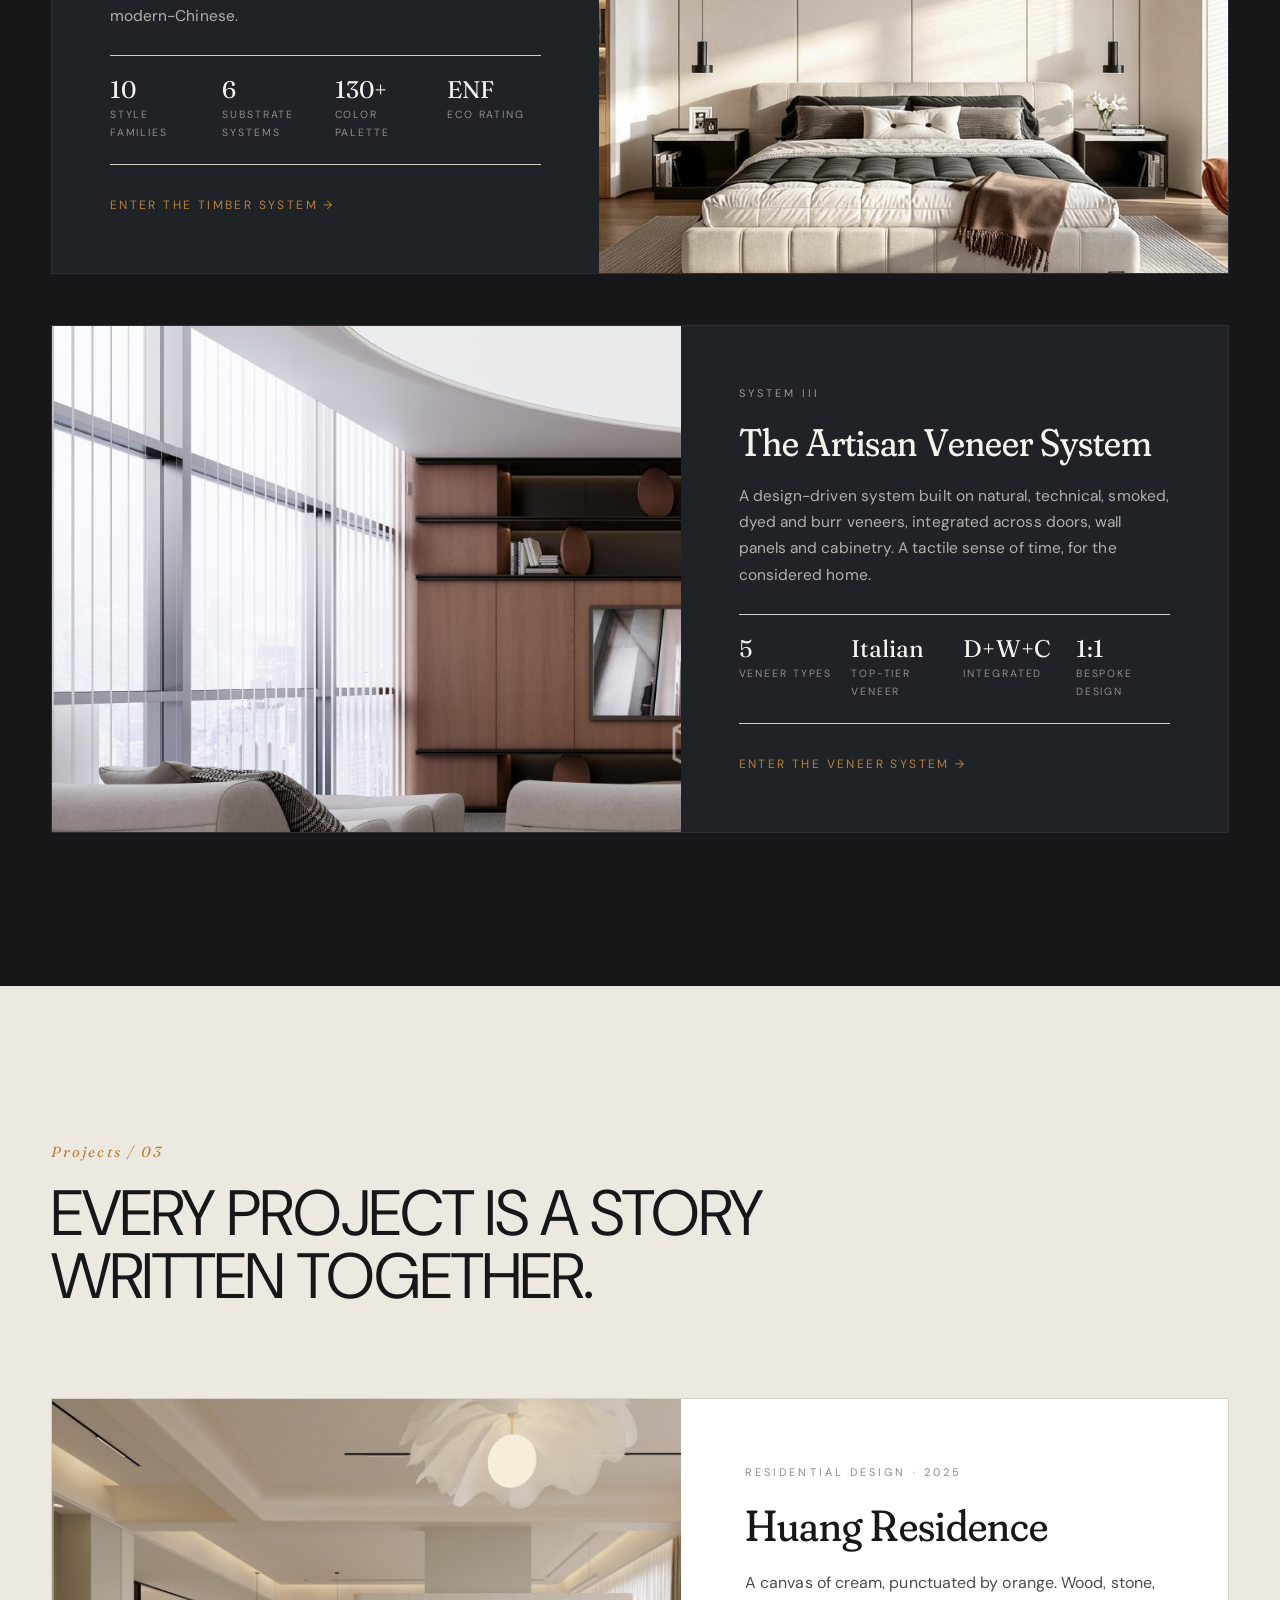
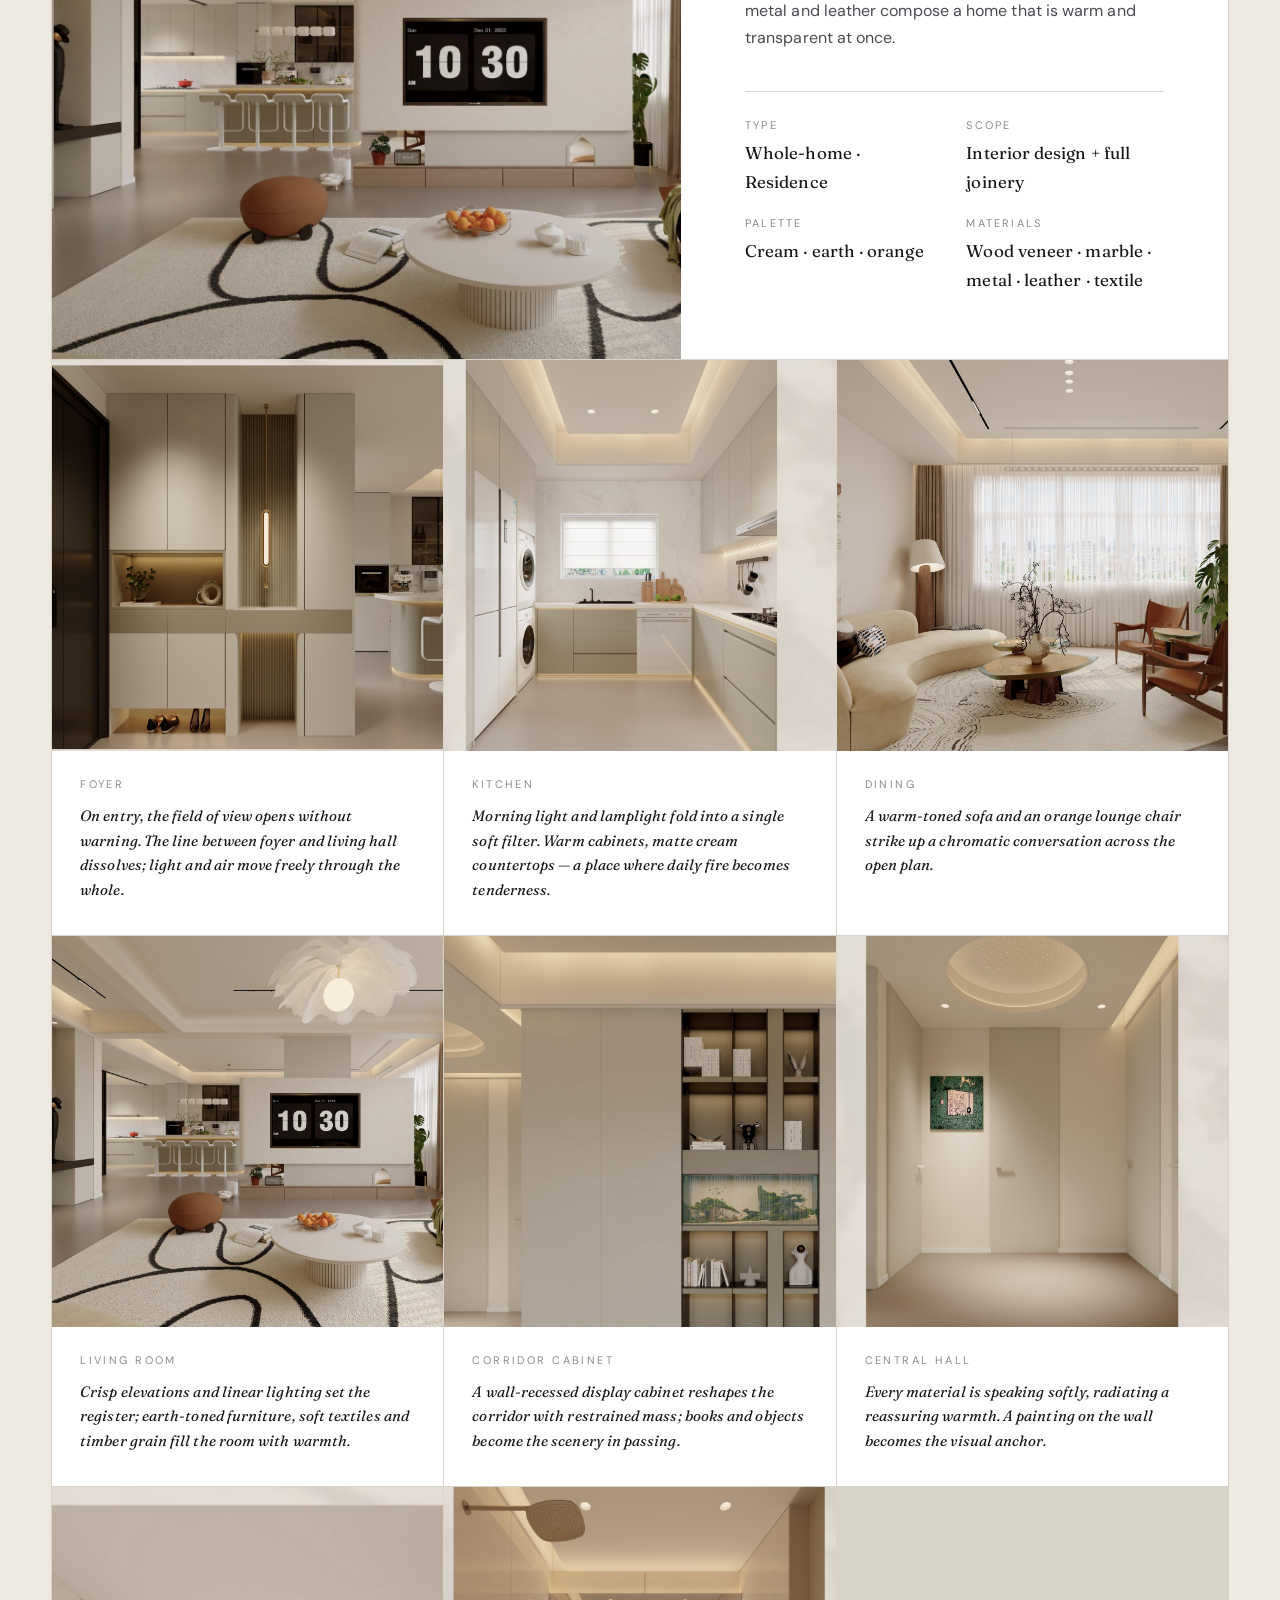
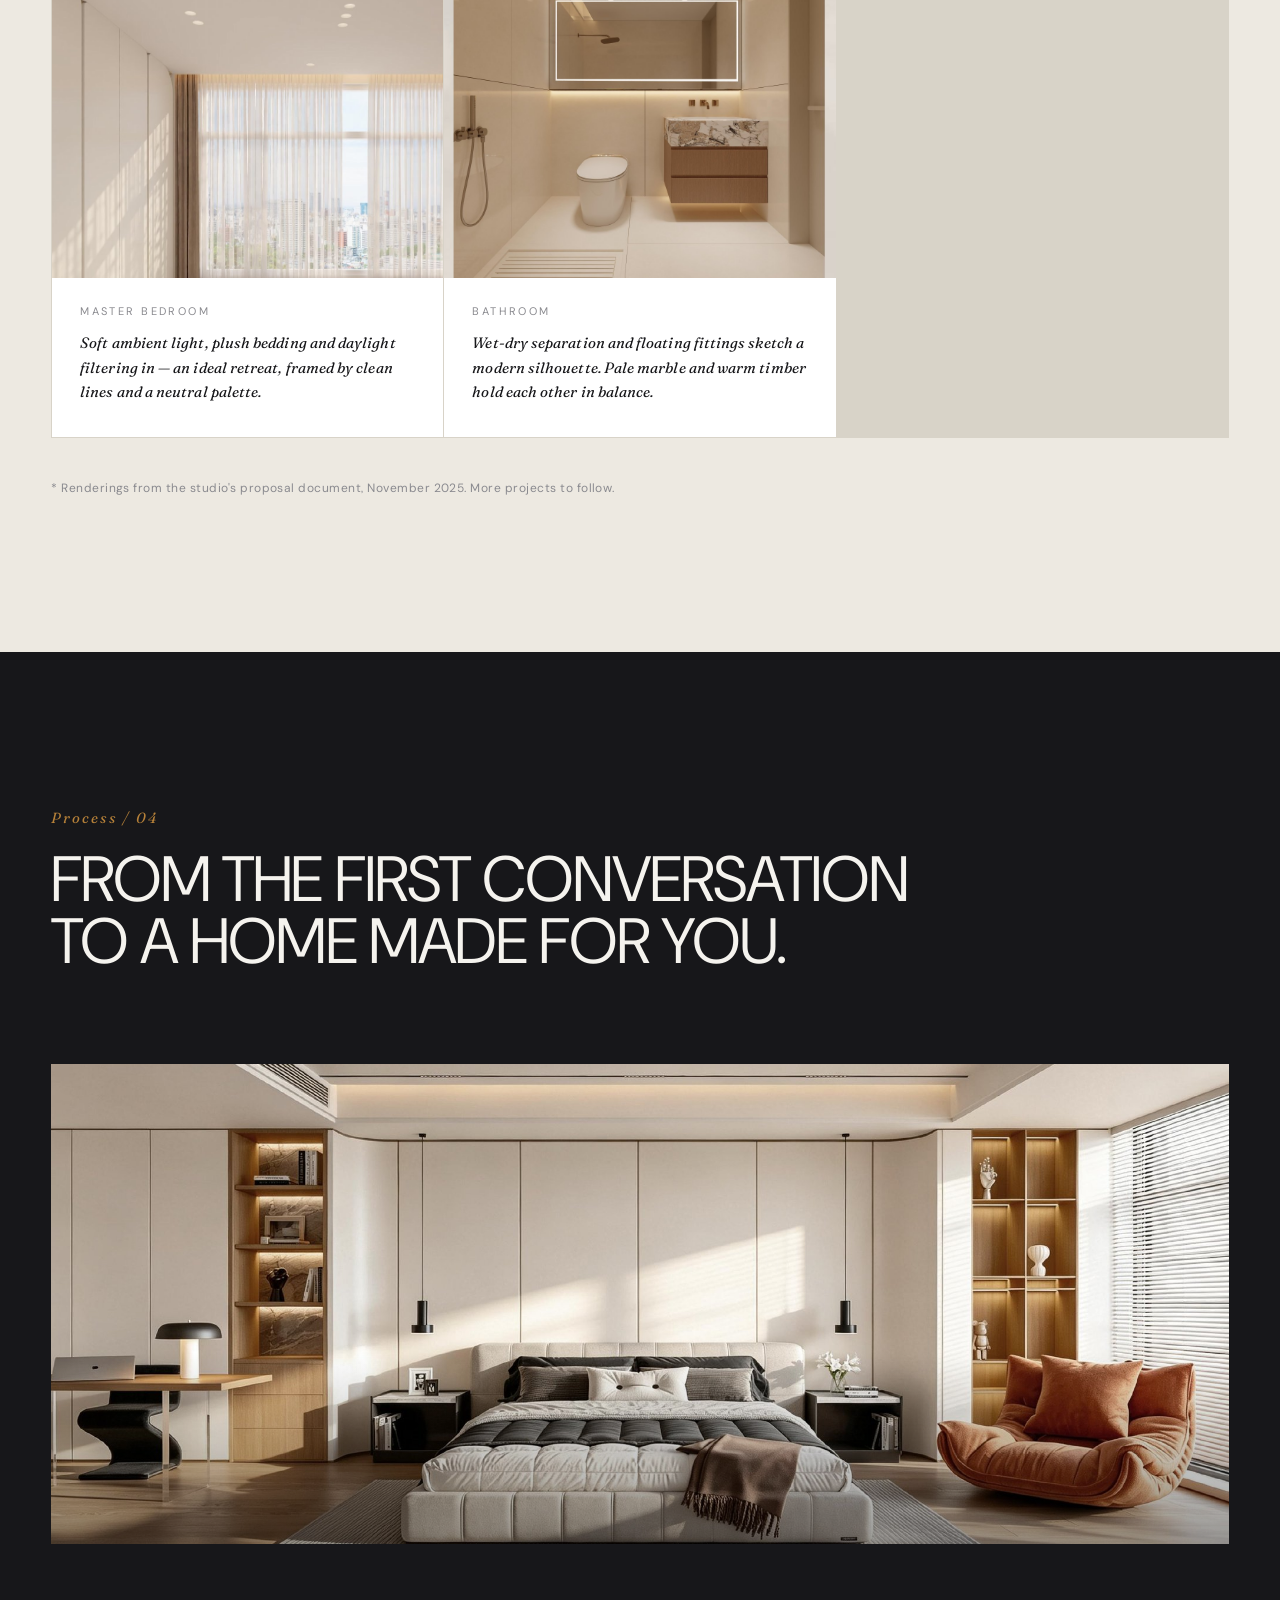
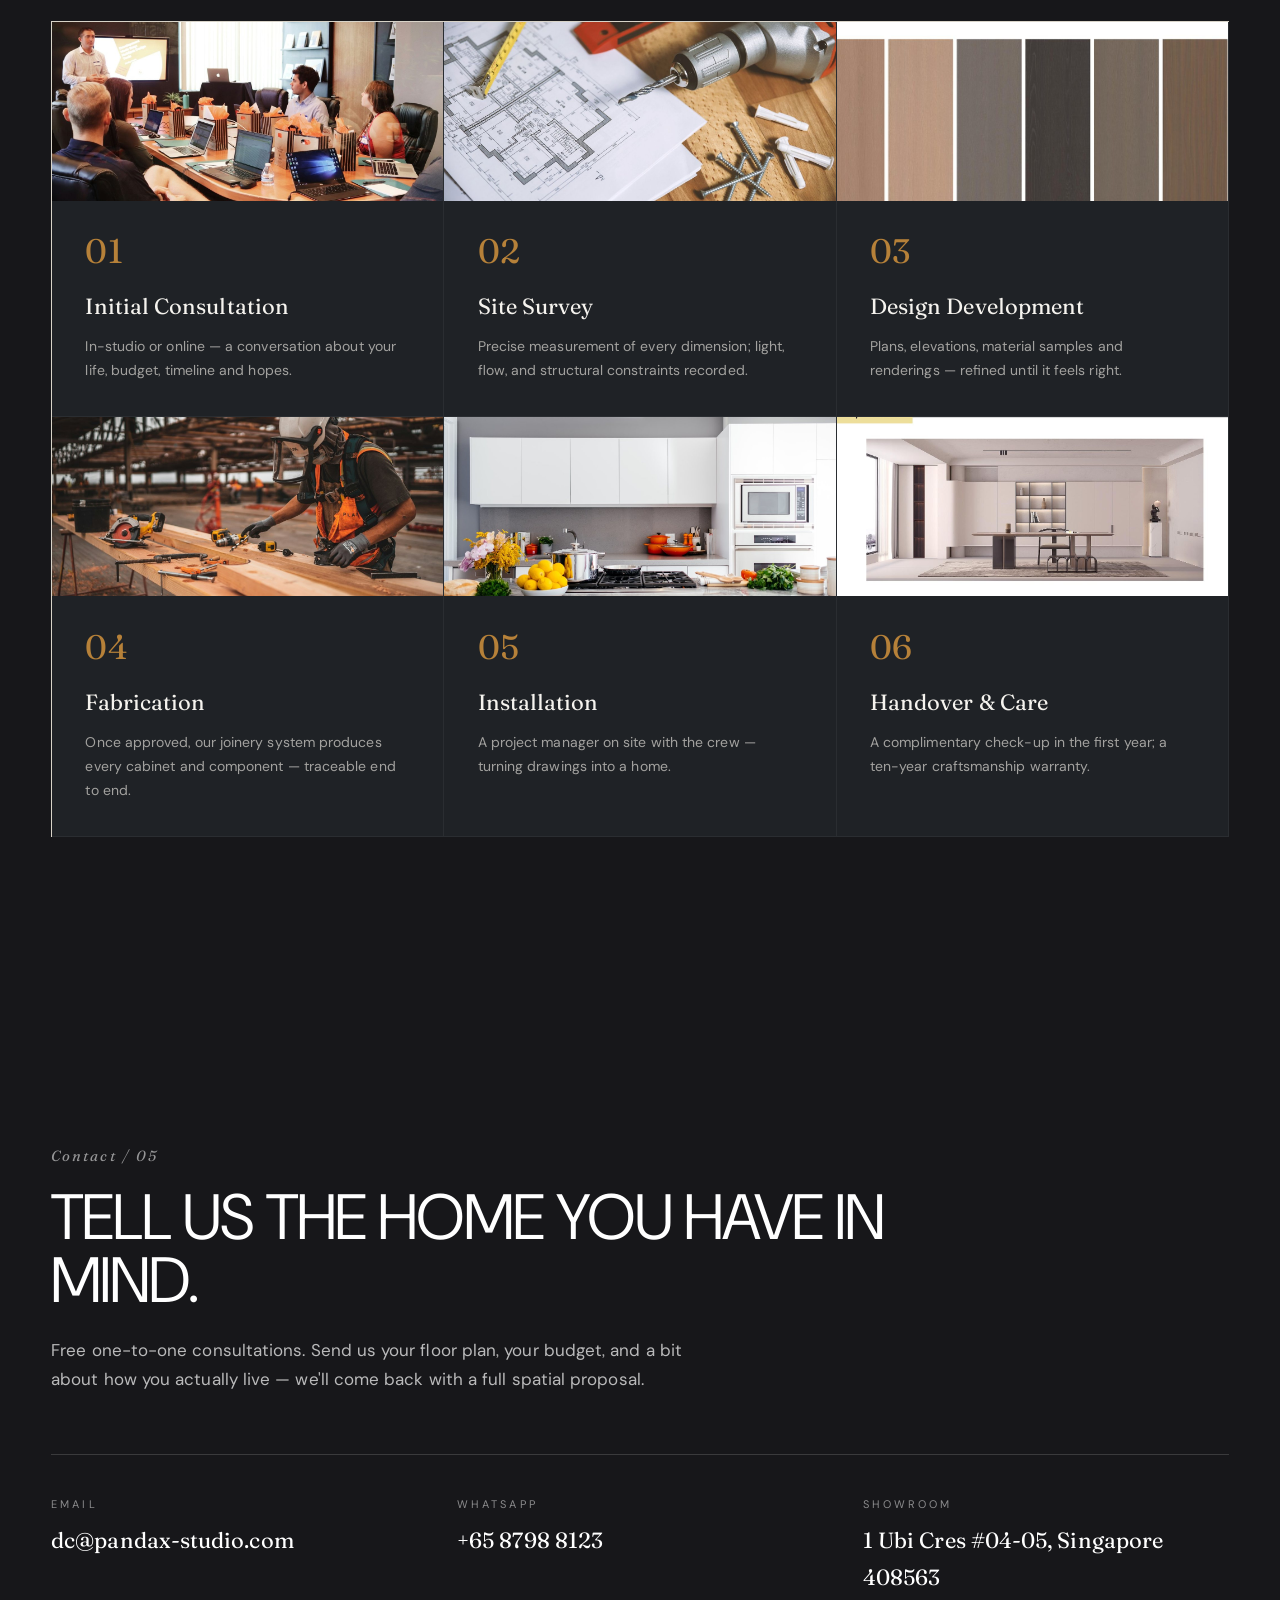
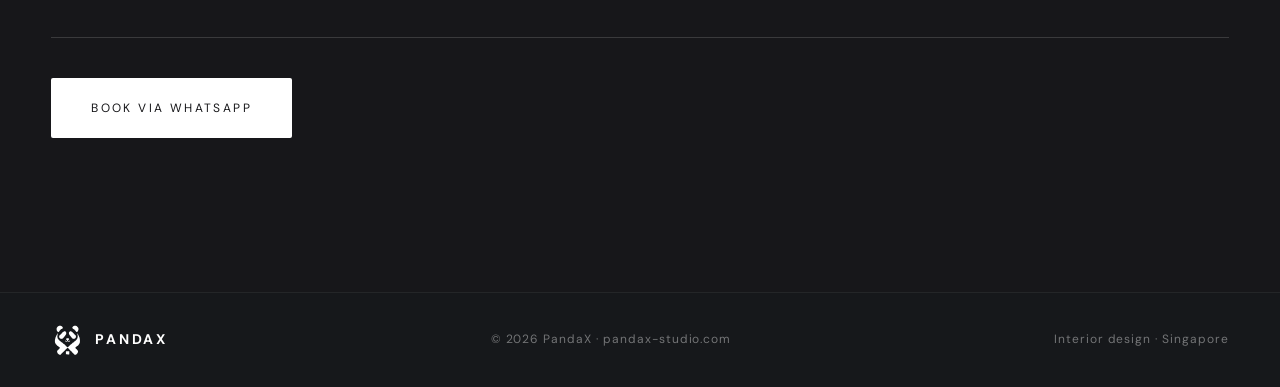
==== commit 54fbfa6c: "feat: use the nav lockup for the hero signature Same panda mark and PANDAX word, set in white on the" ====
--- a/index.html
+++ b/index.html
@@ -12,7 +12,7 @@
   <link href="https://fonts.googleapis.com/css2?family=DM+Sans:opsz,wght@9..40,300;9..40,400;9..40,500;9..40,700;9..40,800&family=Fraunces:ital,opsz,wght@0,9..144,300..600;1,9..144,400..700&family=Noto+Sans+SC:wght@400;700;900&family=Noto+Serif+SC:wght@300;400;500&display=swap" rel="stylesheet">
   <link rel="icon" href="/assets/brand/mark.svg" type="image/svg+xml" />
   <link rel="apple-touch-icon" href="/assets/brand/apple-touch.png" />
-  <link rel="stylesheet" href="styles.css?v=29" />
+  <link rel="stylesheet" href="styles.css?v=30" />
 </head>
 <body>
   <!-- NAV -->
@@ -41,7 +41,6 @@
     <div class="hero__bg"></div>
     <h1 class="hero__brand">
       <span class="nav__mark hero__mark" aria-hidden="true"></span>
-      <span class="hero__rule" aria-hidden="true"></span>
       <span class="hero__title">PandaX</span>
     </h1>
     <div class="hero__inner">
--- a/styles.css
+++ b/styles.css
@@ -1246,37 +1246,33 @@
   z-index: 2;
   margin: 0;
   display: flex;
-  flex-direction: column;
-  align-items: flex-end;
-  gap: 12px;
-}
-.hero__mark { width: 42px; height: 42px; }
-.hero__rule {
-  width: 36px;
-  height: 1px;
-  background: rgba(255, 255, 255, 0.7);
-}
+  flex-direction: row;
+  align-items: center;
+  gap: 14px;
+  color: #fff;
+}
+.hero__mark { width: 56px; height: 56px; }
 .hero__title {
-  color: #fff;
-  font-family: var(--serif);
-  font-style: italic;
-  font-weight: 600;
-  text-transform: none;
-  font-size: clamp(52px, 5.6vw, 80px);
-  line-height: 0.9;
-  letter-spacing: -0.03em;
+  color: inherit;
+  font-family: var(--sans);
+  font-style: normal;
+  font-weight: 700;
+  text-transform: uppercase;
+  font-size: 22px;
+  line-height: 1;
+  letter-spacing: 0.22em;
   max-width: none;
   margin: 0;
-  padding-right: 0.02em;
+  padding-right: 0.04em;
   -webkit-text-stroke: 0;
   text-shadow: none;
-  font-variation-settings: "opsz" 144, "SOFT" 0, "wght" 600, "WONK" 1;
+  font-variation-settings: normal;
 }
 html[lang="zh-CN"] .hero__title {
-  font-family: var(--serif);
-  font-style: italic;
-  font-weight: 600;
-  letter-spacing: -0.03em;
+  font-family: var(--sans);
+  font-style: normal;
+  font-weight: 700;
+  letter-spacing: 0.22em;
 }
 @media (max-width: 800px) {
   .hero { flex-direction: column; align-items: flex-start; justify-content: flex-end; }
@@ -1286,10 +1282,11 @@
     left: auto;
     right: auto;
     bottom: auto;
-    align-items: flex-start;
+    align-items: center;
     margin-bottom: 18px;
   }
-  .hero__title { letter-spacing: -0.03em; font-size: 44px; }
+  .hero__mark { width: 40px; height: 40px; }
+  .hero__title { letter-spacing: 0.18em; font-size: 16px; }
 }
 .hero__title span { display: inline; padding-left: 0; font-style: normal; }
 .hero__tag {
